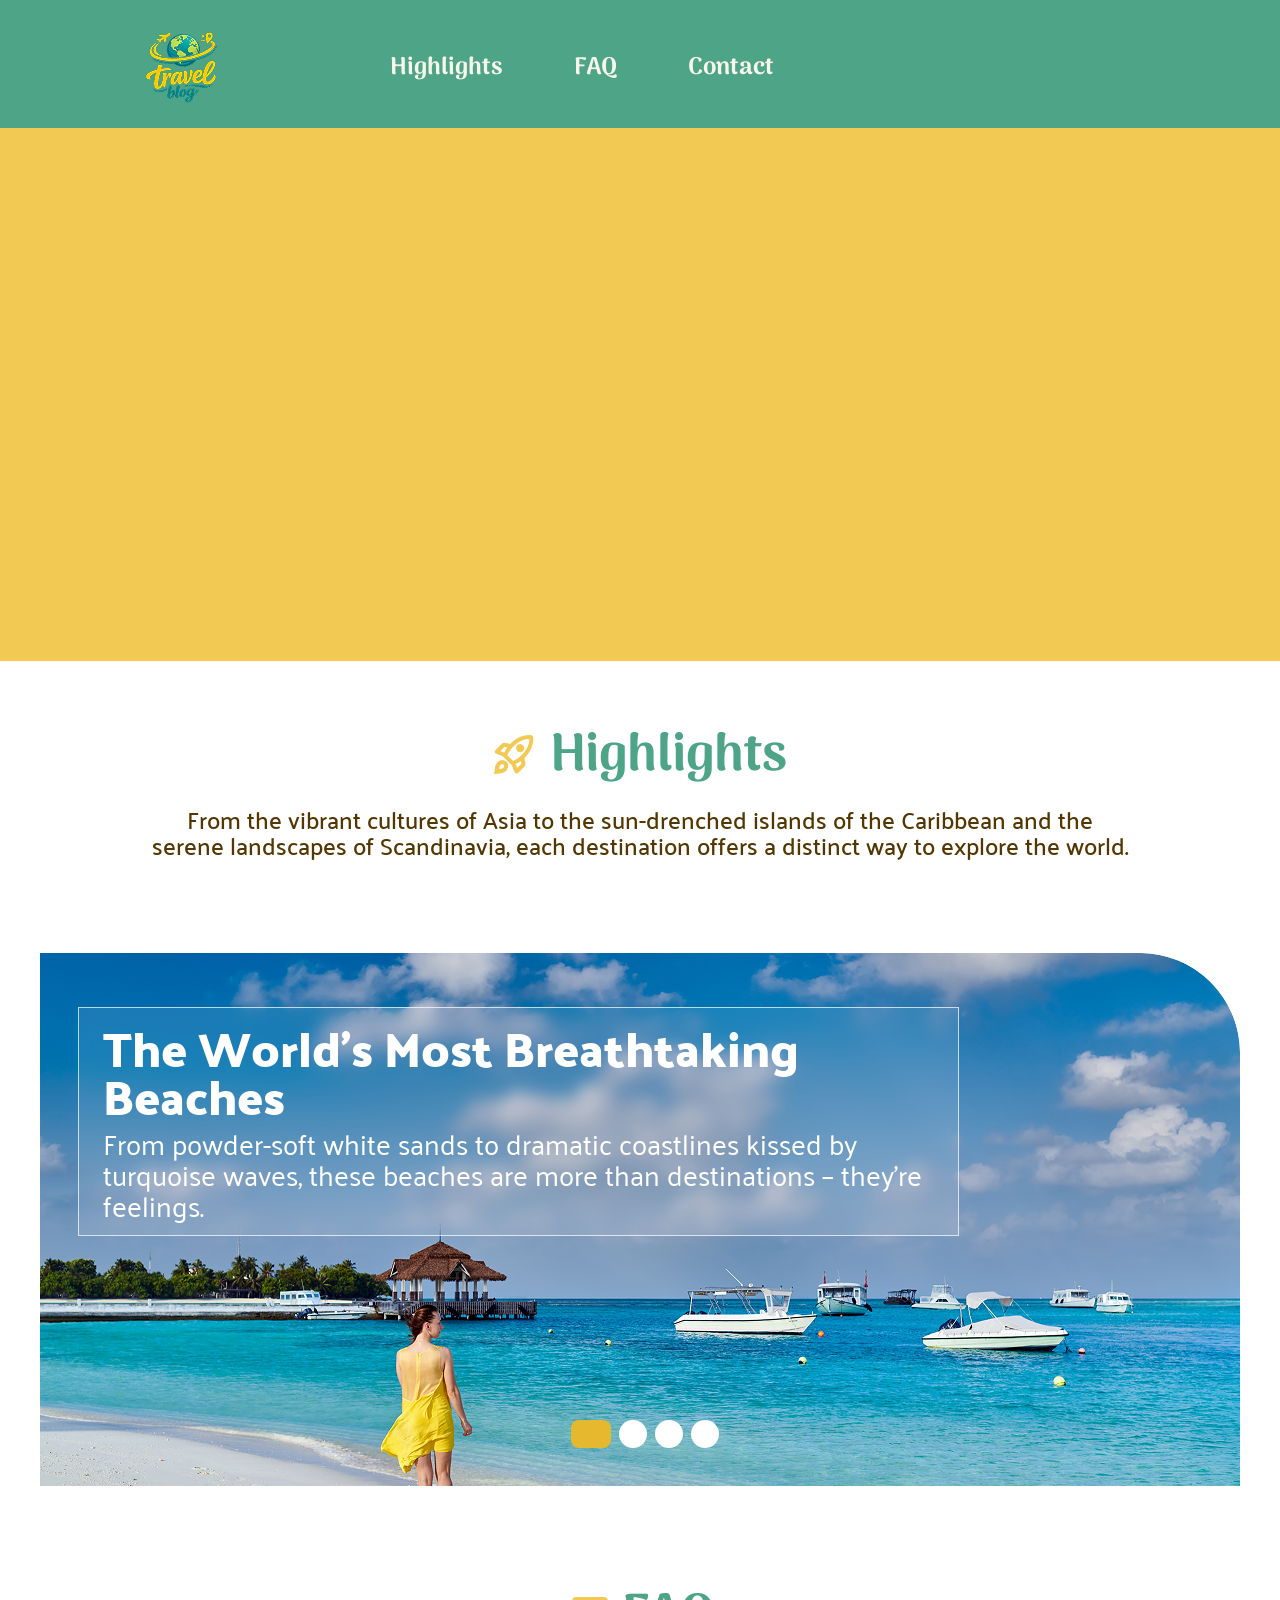
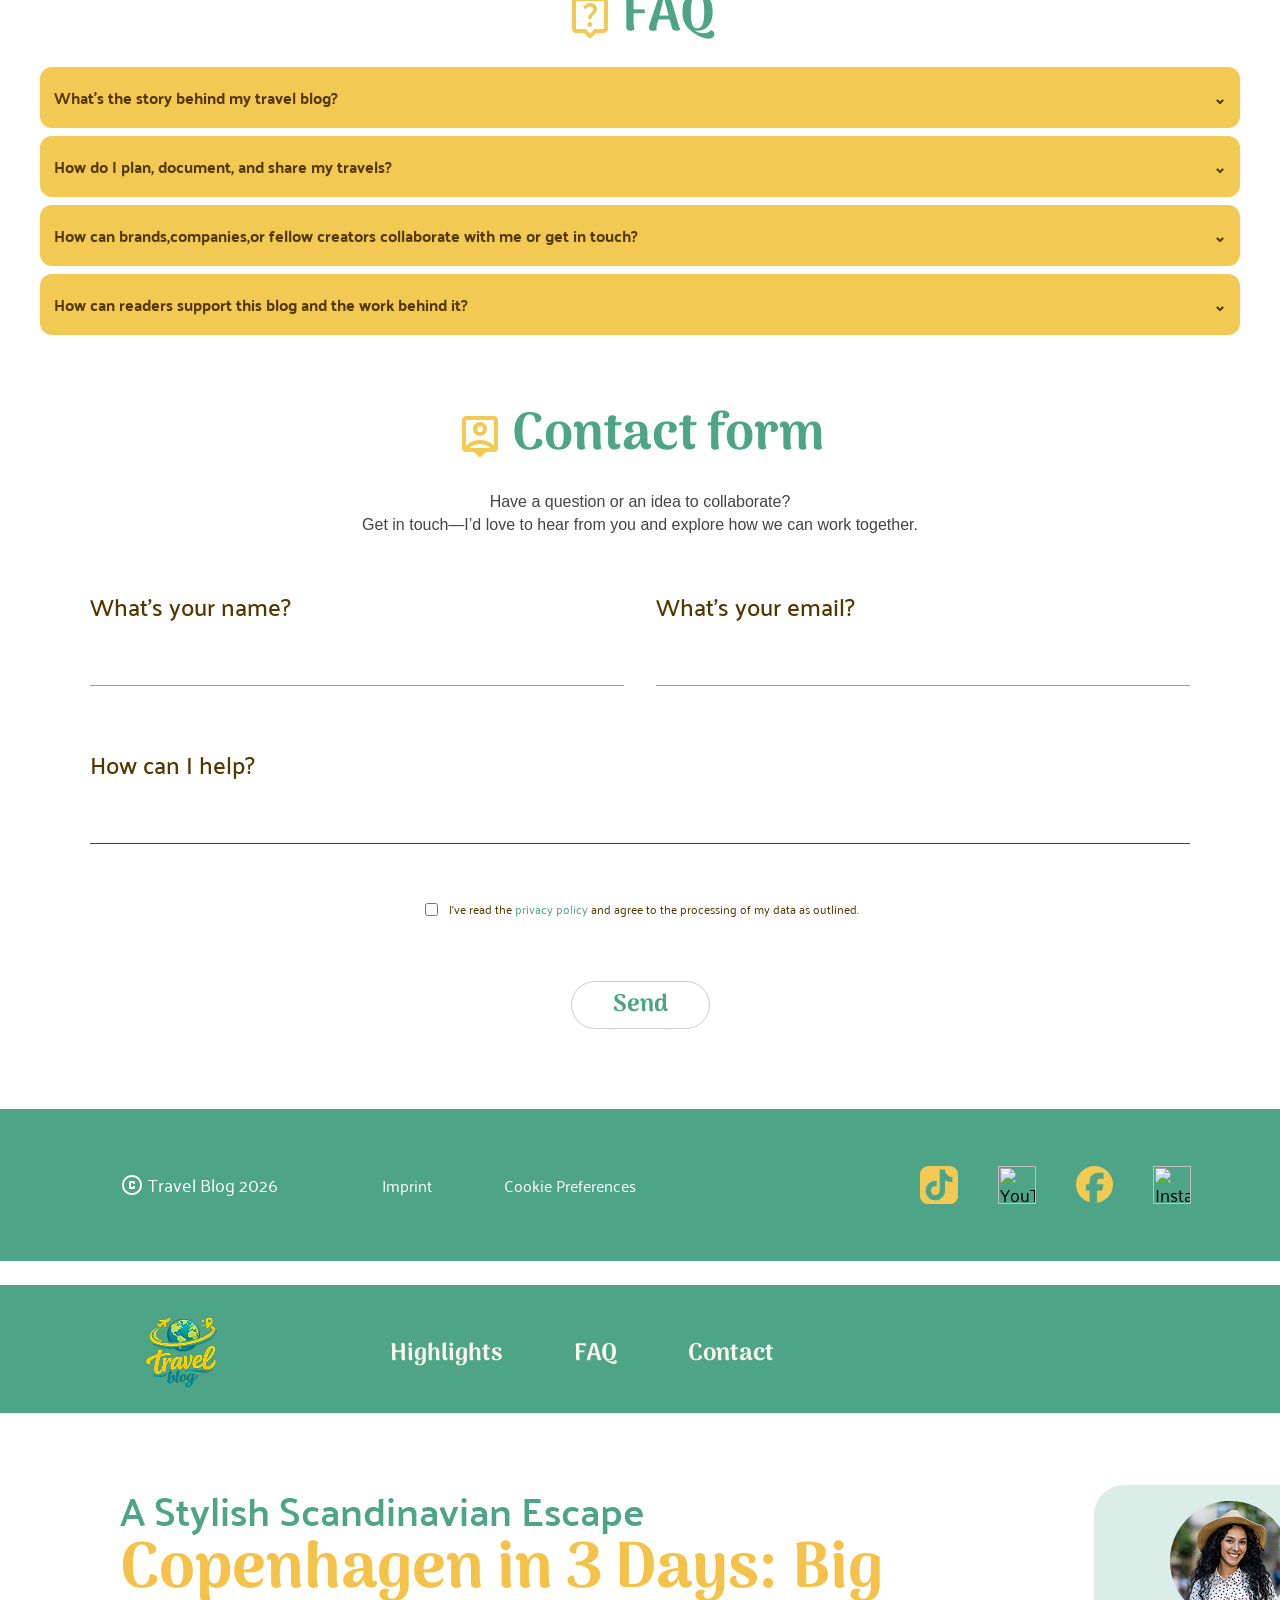
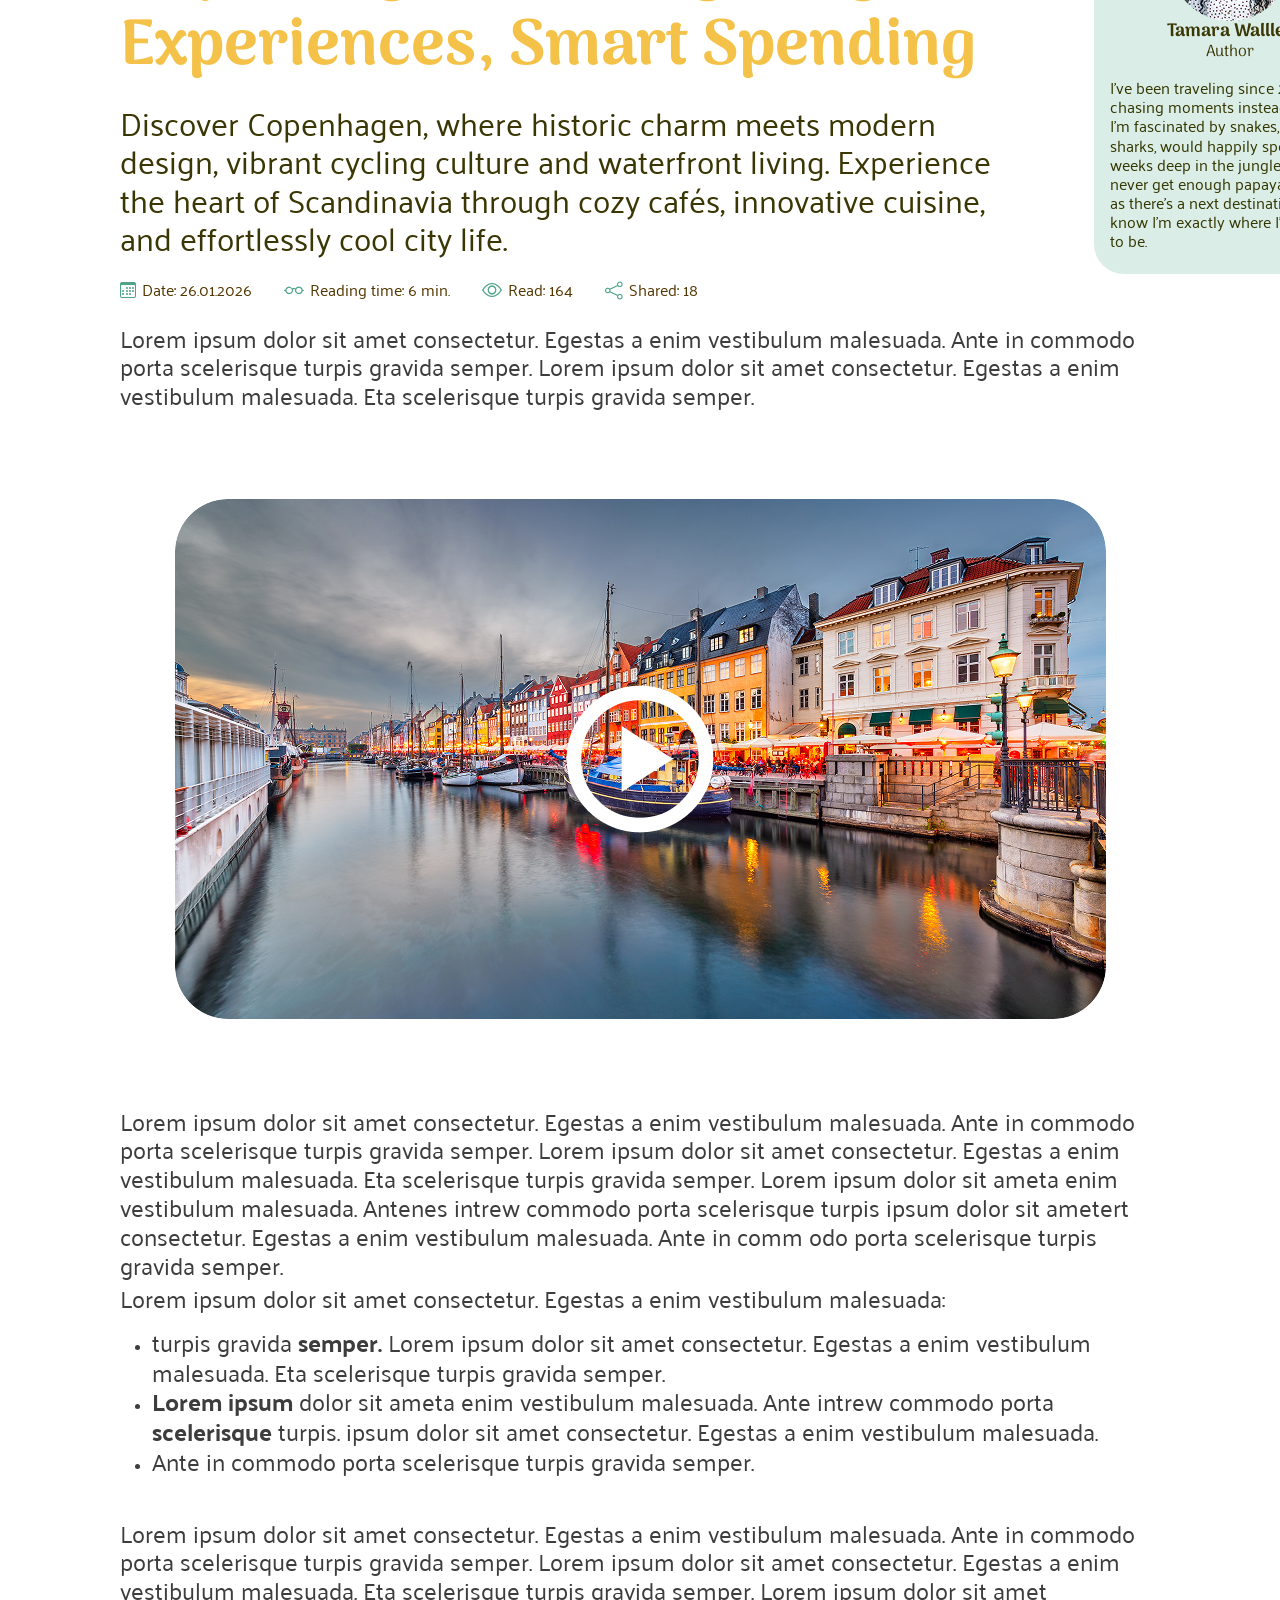
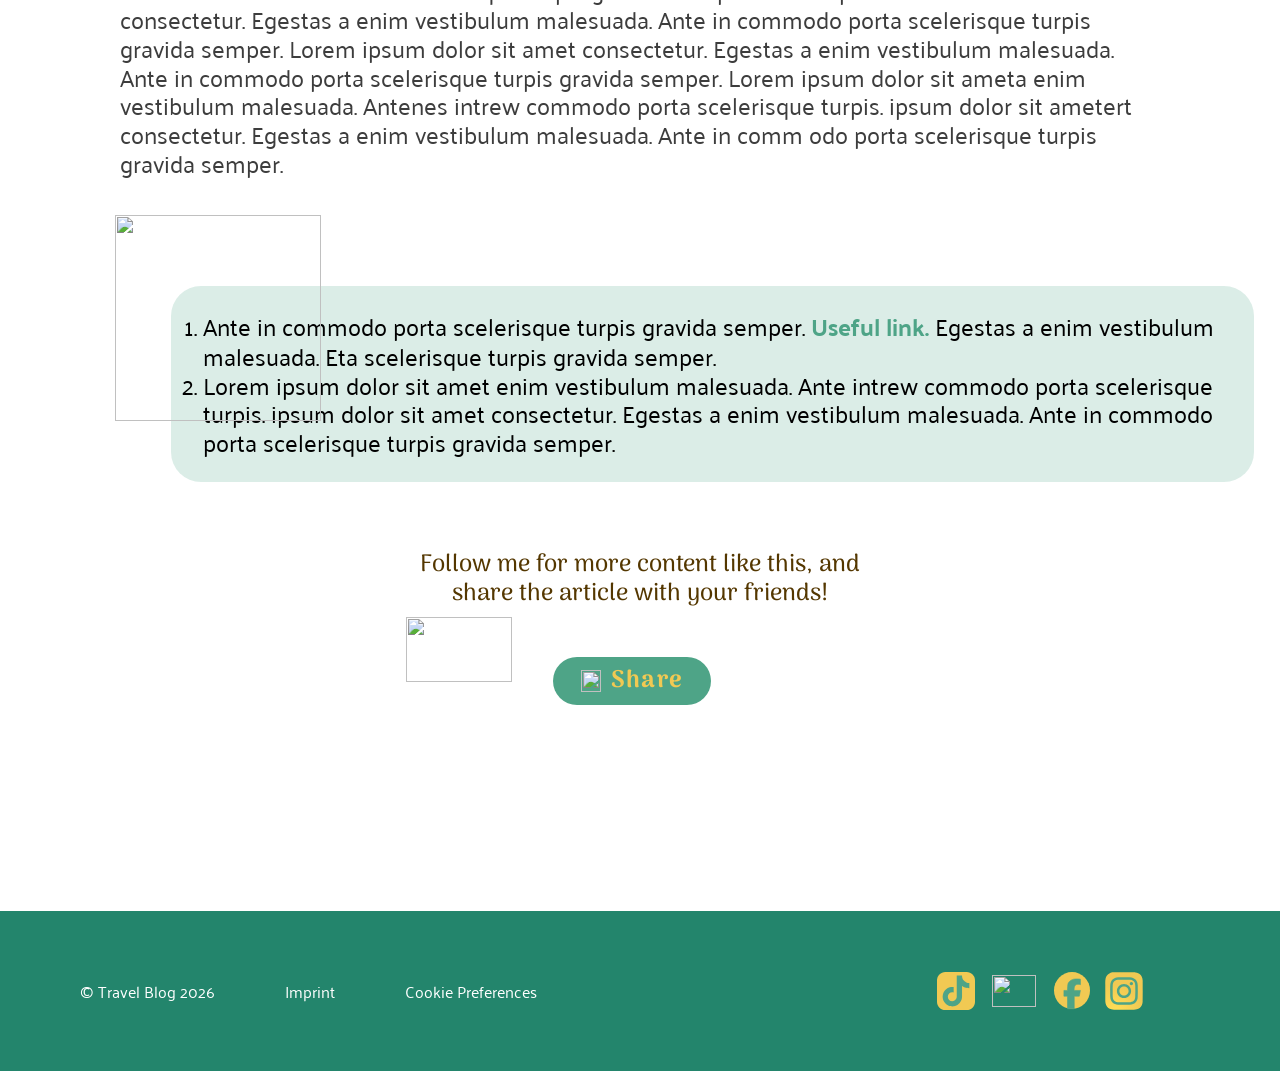
==== index.html @ 9d490592 "Update share section" ====
<html lang="de">
<head>
  <meta charset="UTF-8">
  <meta name="viewport" content="width=device-width, initial-scale=1.0">
  <title>Travel Blog</title>
  <link href="https://fonts.googleapis.com/css2?family=Palanquin:wght@400;500&family=Palanquin+Dark:wght@600&display=swap" rel="stylesheet">
  <link rel="stylesheet" href="style.css">
  <link href="https://fonts.googleapis.com/css2?family=Arima:wght@700&display=swap" rel="stylesheet">
  <link rel="stylesheet" href="https://cdn.jsdelivr.net/npm/bootstrap-icons@1.11.3/font/bootstrap-icons.min.css">
</head>
<body>

  <header class="header">
    <img class="logo" src="img/logo .png" alt="Travel Blog Logo">

    <nav class="navigation">
      <a href="#highlights">Highlights</a>
      <a href="#faq">FAQ</a>
      <a href="#contact">Contact</a>
    </nav>
  </header>
  <section class="hero">
  </section>
  <section class="highlights" id="highlights">
    <div class="highlights-intro">
 <h2 class="highlights-title">
  <img
    class="highlight-icon"
    src="img/rocket_launch.png"
    alt=""
  >

 <span>Highlights</span>
</h2>
<p class="highlights-description">
    From the vibrant cultures of Asia to the sun-drenched islands of the Caribbean
    and the serene landscapes of Scandinavia, each destination offers a distinct
    way to explore the world.
</p>
    </div>
<div class="carousel">
 <input type="radio" name="carousel" id="slide-1" checked>
<input type="radio" name="carousel" id="slide-2">
<input type="radio" name="carousel" id="slide-3">
<input type="radio" name="carousel" id="slide-4">

<div class="carousel-slides">

  <div class="carousel-slide">
    <img
      class="carousel-image"
      src="img/beach.png"
      alt="Tropischer Strand"
    >

    <div class="carousel-content">
      <h3>The World’s Most Breathtaking Beaches</h3>
      <p>
        From powder-soft white sands to dramatic coastlines kissed by
        turquoise waves, these beaches are more than destinations –
        they’re feelings.
      </p>
    </div>
  </div>

  <div class="carousel-slide">
    <img
      class="carousel-image"
      src="img/copenhagen.png"
      alt="Copenhagen"
    >

    <div class="carousel-content">
      <h3>Copenhagen in 3 Days: Big Experiences, Smart Spending</h3>
      <p>
        Discover Copenhagen, where historic charm meets modern design,
        vibrant cycling culture and waterfront living.
      </p>
    </div>
  </div>

  <div class="carousel-slide">
    <img
      class="carousel-image"
      src="img/pattaya.png"
      alt="Pattaya"
    >

    <div class="carousel-content">
    <h3>Pattaya Pulse:<br>Food, Sun and Neon Nights</h3>
      <p>
        From bustling promenades to nearby islands, the city offers an
        energetic and diverse escape. Discover Pattaya City, with vibrant
        nightlife and rich cultural landmarks.
      </p>
    </div>
  </div>

  <div class="carousel-slide">
    <img
      class="carousel-image"
      src="img/fuji.png"
      alt="Mountain Fuji"
    >

    <div class="carousel-content">
      <h3>Mountain Fuji</h3>
      <p>
        The most iconic mountain and an active volcano located about 100
        kilometers southwest of Tokyo. Written with the characters for
        “wealth” and “samurai,” Fuji’s name evokes a sense of strength,
        honor, and enduring prestige.
      </p>
    </div>
  </div>
</div>

</div>
</div>
</section>
<div class="faq-section" id="faq">
<h2><img src="img/faq-icon.svg" alt=""> FAQ</h2>

  <details>
    <summary>What's the story behind my travel blog?</summary>
    <p>This blog shares my travel experiences, favorite places, and helpful tips.</p>
  </details>

  <details>
    <summary>How do I plan, document, and share my travels?</summary>
    <p>I plan each trip, capture the highlights, and share useful information here.</p>
  </details>

  <details>
    <summary>How can brands,companies,or fellow creators collaborate with me or get in touch?</summary>
    <p>You can contact me through the contact form below.</p>
  </details>

  <details>
    <summary>How can readers support this blog and the work behind it?</summary>
    <p>Share the blog with friends and follow along for new travel stories.</p>
  </details>
</div>
<section class="contact-section" id="contact">
  <div class="contact-intro">
    <h2>
      <img src="img/contact-icon.svg" alt="">
      Contact form
    </h2>
    <p>
      Have a question or an idea to collaborate?<br>
      Get in touch—I’d love to hear from you and explore how we can work together.
    </p>
  </div>

  <form>
    <div class="input-fields">
      <div class="contact-fields">
        <label>
          What’s your name?
          <input type="text" name="name">
        </label>

        <label>
          What’s your email?
          <input type="email" name="email">
        </label>
      </div>

      <label class="message-field">
        How can I help?
        <textarea name="message"></textarea>
      </label>
    </div>

    <div class="contact-actions">
     <label class="consent">
  <input type="checkbox">
  <span>
    I’ve read the <span class="privacy-policy">privacy policy</span>
    and agree to the processing of my data as outlined.
  </span>
</label>

      <button type="submit">Send</button>
    </div>
  </form>
</section>
<footer class="site-footer">
  <div class="footer-inner">
    <div class="footer-copyright">
      <img src="img/copyright.svg" alt="" class="copyright-icon">
      <span>Travel Blog 2026</span>
    </div>

    <nav class="footer-links" aria-label="Rechtliche Links">
      <a href="#">Imprint</a>
      <a href="#">Cookie Preferences</a>
    </nav>

    <div class="footer-socials" aria-label="Social Media">
     <a href="https://www.tiktok.com/tag/cappadocia" aria-label="TikTok"></a>
        <img src="img/tiktok.svg" alt="TikTok" style="cursor: pointer;" onclick="window.open('https://www.tiktok.com/tag/cappadocia', '_blank')">
      </a>
     <a href="https://www.youtube.com/results?search_query=cappadocia+travel" aria-label="YouTube"></a>
        <img src="img/youtube.svg" alt="YouTube" style="cursor: pointer;" onclick="window.open('https://www.youtube.com/results?search_query=cappadocia+travel', '_blank')">
      </a>
      <a href="https://www.facebook.com/hashtag/cappadocia" aria-label="Facebook"></a>
        <img src="img/facebook.svg" alt="Facebook" style="cursor: pointer;" onclick="window.open('https://www.facebook.com/hashtag/cappadocia', '_blank')">
      </a>
       <a href="https://www.instagram.com/explore/tags/cappadocia/" aria-label="Instagram"></a>
        <img src="img/instagram.svg" alt="Instagram" style="cursor: pointer;" onclick="window.open('https://www.instagram.com/explore/tags/cappadocia/', '_blank')">
      </a>
    </div>
  </div>
</footer>
<section class="second-page">
  <header class="header">
  <img class="logo" src="img/logo .png" alt="Travel Blog Logo">

  <nav class="navigation">
    <a href="#highlights">Highlights</a>
    <a href="#faq">FAQ</a>
    <a href="#contact">Contact</a>
  </nav>
</header>
<main class="article-content">
  <section class="article-top">
  <div class="article-intro">
    <p class="article-subtitle">A Stylish Scandinavian Escape</p>

    <h1 class="article-title">
  Copenhagen in 3 Days: Big Experiences, Smart Spending
   </h1>
  <p class="article-description">
  Discover Copenhagen, where historic charm meets modern design, vibrant
  cycling culture and waterfront living. Experience the heart of Scandinavia
  through cozy cafés, innovative cuisine, and effortlessly cool city life.
</p>
<div class="article-meta">
  <span><i class="bi bi-calendar3"></i> Date: 26.01.2026</span>
  <span><i class="bi bi-eyeglasses"></i> Reading time: 6 min.</span>
  <span><i class="bi bi-eye"></i> Read: 164</span>
  <span><i class="bi bi-share"></i> Shared: 18</span>
</div>
  </div>
  <aside class="author-card">
    <img class="author-image" src="img/author.png" alt="Tamara Walller">
    <h3>Tamara Walller</h3>
    <p class="author-role">Author</p>
    <p class="author-description">
  I’ve been traveling since 2017, chasing moments instead of plans.
  I’m fascinated by snakes, love sharks, would happily spend weeks deep
  in the jungle, and can never get enough papaya. As long as there’s a
  next destination, I know I’m exactly where I’m meant to be.
</p>

  </aside>
</section>
<p class="video-intro">
  Lorem ipsum dolor sit amet consectetur. Egestas a enim vestibulum malesuada.
  Ante in commodo porta scelerisque turpis gravida semper. Lorem ipsum dolor sit
  amet consectetur. Egestas a enim vestibulum malesuada. Eta scelerisque turpis
  gravida semper.
</p>

<a
  class="video-preview"
  href="https://www.youtube.com/watch?v=yHZlNfWuA7g"
  target="_blank"
  rel="noopener"
  aria-label="Kopenhagen-Video auf YouTube ansehen"
>
  <img src="img/Scandinavia.png" alt="Nyhavn in Kopenhagen">
</a>
<section class="article-body-text">
  <p class="article-text-first">
  Lorem ipsum dolor sit amet consectetur. Egestas a enim vestibulum malesuada.
  Ante in commodo porta scelerisque turpis gravida semper. Lorem ipsum dolor sit
  amet consectetur. Egestas a enim vestibulum malesuada. Eta scelerisque turpis
  gravida semper. Lorem ipsum dolor sit ameta enim vestibulum malesuada. Antenes
  intrew commodo porta scelerisque turpis ipsum dolor sit ametert consectetur.
  Egestas a enim vestibulum malesuada. Ante in comm odo porta scelerisque turpis
  gravida semper.
</p>

 <div class="article-list-block">
  <p>
    Lorem ipsum dolor sit amet consectetur. Egestas a enim vestibulum malesuada:
  </p>

  <ul>
  <li>
    turpis gravida <strong>semper.</strong>
    Lorem ipsum dolor sit amet consectetur. Egestas a enim vestibulum
    malesuada. Eta scelerisque turpis gravida semper.
  </li>

  <li>
    <strong>Lorem ipsum</strong> dolor sit ameta enim vestibulum malesuada.
    Ante intrew commodo porta <strong>scelerisque</strong> turpis. ipsum dolor
    sit amet consectetur. Egestas a enim vestibulum malesuada.
  </li>

  <li>
    Ante in commodo porta scelerisque turpis gravida semper.
  </li>
</ul>
</div>
<p class="article-text-third">
  Lorem ipsum dolor sit amet consectetur. Egestas a enim vestibulum malesuada. Ante in commodo porta scelerisque turpis gravida semper.  Lorem ipsum dolor sit amet consectetur. Egestas a enim vestibulum malesuada. Eta scelerisque turpis gravida semper. Lorem ipsum dolor sit amet consectetur. 
Egestas a enim vestibulum malesuada. Ante in commodo porta scelerisque turpis gravida semper.  Lorem ipsum dolor sit amet consectetur. Egestas a enim vestibulum malesuada. Ante in commodo porta scelerisque turpis gravida semper. Lorem ipsum dolor sit ameta enim vestibulum malesuada. Antenes intrew commodo porta scelerisque turpis. ipsum dolor sit ametert consectetur. Egestas a enim vestibulum malesuada. Ante in comm odo porta scelerisque turpis gravida semper. 
</p>
</section>
<div class="pro-tips-group" aria-label="Pro-Tipps">
<img class="pro-tips-badge" src="img/pro-tips-label.png" alt="">
  <section class="pro-tips-frame">
    <ol class="pro-tips-text">
      <li>
        Ante in commodo porta scelerisque turpis gravida semper.
        <strong>Useful link.</strong>
        Egestas a enim vestibulum malesuada. Eta scelerisque turpis gravida semper.
      </li>
      <li>
        Lorem ipsum dolor sit amet enim vestibulum malesuada.
        Ante intrew commodo porta scelerisque turpis. ipsum dolor sit amet consectetur.
        Egestas a enim vestibulum malesuada. Ante in commodo porta scelerisque turpis gravida semper.
      </li>
    </ol>
  </section>
</div>
<section class="share-section">
  <p class="follow-me-text">
    Follow me for more content like this, and<br>
    share the article with your friends!
  </p>

  <div class="share-actions">
    <img class="share-arrow" src="img/share-arrow.svg" alt="">

 <a class="share-button" href="#">
  <img class="share-icon" src="img/share-icon/share-icon.svg" alt="" aria-hidden="true">
  <span>Share</span>
</a>
  </div>
</section>
<footer class="article-footer">
  <div class="footer-left">
    <span>© Travel Blog 2026</span>
    <a href="#">Imprint</a>
    <a href="#">Cookie Preferences</a>
  </div>

  <div class="footer-socials">
    <a href="#" aria-label="TikTok">
      <img src="img/tiktok.svg" alt="">
    </a>

    <a href="#" aria-label="YouTube">
      <img src="img/youtube.svg" alt="">
    </a>

    <a href="#" aria-label="Facebook">
      <img src="img/facebook.svg" alt="">
    </a>

    <a href="#" aria-label="Instagram">
      <img src="img/Instagram.svg" alt="">
    </a>
  </div>
</footer>
</main>
</section>
</body>
</html>
---- style.css ----
@import url('https://fonts.googleapis.com/css2?family=Palanquin:wght@400;600&family=Palanquin+Dark:wght@600&display=swap');
@import url('https://fonts.googleapis.com/css2?family=Arima:wght@700&display=swap');
  *{
  box-sizing: border-box;
}

body {
  margin: 0;
  font-family: Arial, sans-serif;
}

.header {
  width: 100%;
  height: 128px;
  padding: 0 120px;

  display: flex;
  align-items: center;
  gap: 70px;

  background-color: #4EA487;
}

.logo {
  width: 72px;
  height: 72px;
  object-fit: contain;
}

.navigation {
  display: flex;
  align-items: center;
  gap: 48px;
}

.navigation a {
  color: white;
  text-decoration: none;
  font-family: Georgia, serif;
  font-size: 18px;
  font-weight: 600;
}
.navigation a:nth-child(2) {
  color: #F8F5E8;
  font-family: "Arima", serif;
  font-size: 24px;
  font-weight: 700;
  line-height: 0.8;
  letter-spacing: 0;
}
.navigation a:nth-child(3) {
  color: #F8F5E8;
  font-family: "Arima", serif;
  font-size: 24px;
  font-weight: 700;
  line-height: 0.8;
  letter-spacing: 0;
}
.navigation a:first-child {
  color: #F8F5E8;
  font-family: "Arima", serif;
  font-size: 24px;
  font-weight: 700;
  line-height: 0.8;
  letter-spacing: 0;
}
.header .navigation a:hover,
.header .navigation a:focus,
.header .navigation a:active {
  color: #f1ca3a;
  text-decoration: none;
}
.hero {
  width: 100%;
  height: 533px;
  background-color: #F1C953;
}
.highlights {
  display: flex;
  flex-direction: column;
  align-items: center;
  gap: 88px;
  padding: 65px 20px 45px;
  text-align: center;
  background-color: white;
}
.highlights-intro {
  display: flex;
  flex-direction: column;
  align-items: center;
  gap: 24px;
  width: 979px;
  max-width: 100%;
}

.highlights-title {
  display: flex;
  align-items: center;
  justify-content: center;
  gap: 8px;
  margin: 0 ;
}
.highlights-title span {
  width: 244px;
  height: 56px;
  font-family: "Arima", sans-serif;
  font-size: 52px;
  font-weight: 700;
  line-height: 120%;
  color: #4ea487;
}

.highlight-icon {
  width: 48px;
  height: 48px;
  object-fit: contain;
}

.highlights-text {
  width: 300px;
  height: auto;
  object-fit: contain;
}
.highlights-description {
    width: 979px;
    height: 59px;
    max-width:100%;
    margin: 0 auto;
    font-family: "Palanquin", sans-serif;
    font-size: 24px;
    font-weight: 500;
    line-height: 110%;
    letter-spacing: 0;
    text-align: center;
    color: #543700;
}
.carousel {
    position: relative;
    width: 1200px;
    max-width: calc(100% - 40px);
    aspect-ratio: 1200/533;
    height: auto;
    margin:auto 0;
    overflow: hidden;
    border-radius: 0 100px 0 0;
}

.carousel-image {
    display: block;
    width: 100%;
    height: 100%;
    object-fit: cover;
}

.carousel-content {
  position: absolute;
  top: 54px;
  left: 38px;
  width: 868px;
  height: 229;
  border: 1px solid rgba(255, 255, 255, 0.7);
  padding: 16px 24px;
  box-sizing: border-box;

  display: flex;
  flex-direction: column;
  gap: 8px;

  text-align: left;
  color: #ffffff;
  background-color: rgba(255, 255, 255, 0.1);
}
.carousel-slide:first-child .carousel-content {
  width: 881px;
  max-width: calc(100% - 88px);
}
.carousel-slide:first-child .carousel-content {
  left: 38px;
}
.carousel-slide:first-child .carousel-content p {
  font-family: "Palanquin", sans-serif ;
  font-weight:400;
  width: 820px;
  font-size: 28px;
  line-height: 1.1;
}
.carousel-slide:first-child .carousel-content h3 {
  width: 833px;
}
.carousel-content h3 {
  width: 820px;
  margin: 0;
  font-family: "Palanquin Dark", sans-serif;
  font-size: 48px;
  font-weight: 600;
  line-height: 1;
  letter-spacing: 0;
  color: #ffffff;
}

.carousel-content p {
  margin: 0;
  font-family: "Palanquin", sans-serif;
  font-size: 28px;
  font-weight: 400;
  line-height: 1.1;
}

.carousel-content {
  background-color: rgba(255, 255, 255, 0.1);
  backdrop-filter: blur(8px);
}

.carousel-dots {
    position: absolute;
    left: 50%;
    bottom: 28px;
    display: flex;
    gap: 18px;
    transform: translateX(-50%);
}

.dot {
    width: 18px;
    height: 18px;
    border-radius: 50%;
    background-color: white;
    opacity: 0.7;
}

.dot.active {
    opacity: 1;
}
.carousel .carousel-dots {
    position: absolute !important;
    top: auto !important;
    right: auto !important;
    bottom: 28px !important;
    left: 50% !important;
    display: flex !important;
    gap: 18px;
    transform: translateX(-50%) !important;
    z-index: 5;
}
.carousel-slide {
  display: none;
  width: 100%;
  height: 100%;
}

.carousel-slide.active {
  display: block;
}
.carousel > input[type="radio"] {
  position: absolute;
  opacity: 0;
  pointer-events: auto;
}
#slide-1:checked ~ .carousel-slides .carousel-slide:nth-child(1),
#slide-2:checked ~ .carousel-slides .carousel-slide:nth-child(2),
#slide-3:checked ~ .carousel-slides .carousel-slide:nth-child(3),
#slide-4:checked ~ .carousel-slides .carousel-slide:nth-child(4) {
  display: block !important;
}
.carousel-dots {
  z-index: 9999 !important;
  pointer-events: auto !important;
}

.carousel-dots .dot {
  pointer-events: auto !important;
  cursor: pointer;
}
.carousel.carousel-dots {
  display: none !important;
}

.carousel > input[type="radio"] {
  position: absolute;
  bottom: 38px;
  width: 28px;
  height: 28px;
  opacity: 1;
  pointer-events: auto;
  z-index: 9999;
  cursor: pointer;
  appearance: none;
  border: none;
  border-radius: 50%;
  background-color: white;
}

/* Punkte zentrieren – abhängig davon, welcher Punkt aktiv ist */
.carousel:has(#slide-1:checked) #slide-1 { left: calc(50% - 74px); }
.carousel:has(#slide-1:checked) #slide-2 { left: calc(50% - 26px); }
.carousel:has(#slide-1:checked) #slide-3 { left: calc(50% + 10px); }
.carousel:has(#slide-1:checked) #slide-4 { left: calc(50% + 46px); }

.carousel:has(#slide-2:checked) #slide-1 { left: calc(50% - 74px); }
.carousel:has(#slide-2:checked) #slide-2 { left: calc(50% - 38px); }
.carousel:has(#slide-2:checked) #slide-3 { left: calc(50% + 10px); }
.carousel:has(#slide-2:checked) #slide-4 { left: calc(50% + 46px); }

.carousel:has(#slide-3:checked) #slide-1 { left: calc(50% - 74px); }
.carousel:has(#slide-3:checked) #slide-2 { left: calc(50% - 38px); }
.carousel:has(#slide-3:checked) #slide-3 { left: calc(50% - 2px); }
.carousel:has(#slide-3:checked) #slide-4 { left: calc(50% + 46px); }

.carousel:has(#slide-4:checked) #slide-1 { left: calc(50% - 74px); }
.carousel:has(#slide-4:checked) #slide-2 { left: calc(50% - 38px); }
.carousel:has(#slide-4:checked) #slide-3 { left: calc(50% - 2px); }
.carousel:has(#slide-4:checked) #slide-4 { left: calc(50% + 34px); }

.carousel .carousel-slides .carousel-slide {
  display: none !important;
}

#slide-1:checked ~ .carousel-slides > .carousel-slide:nth-child(1),
#slide-2:checked ~ .carousel-slides > .carousel-slide:nth-child(2),
#slide-3:checked ~ .carousel-slides > .carousel-slide:nth-child(3),
#slide-4:checked ~ .carousel-slides > .carousel-slide:nth-child(4) {
  display: block !important;
}
.carousel > input[type="radio"]:checked {
  width: 40px;
  height: 28px;
  border-radius: 8px;
  background-color: #e5b82e;
  box-shadow: none;
}
.carousel-slide:nth-child(2) .carousel-content h3 {
  width: 820px;
  font-family: "Palanquin Dark", sans-serif;
  font-size: 48px;
  font-weight: 600;
  line-height: 1;
  letter-spacing: 0;
  color: #ffffff;
}
#slide-2:checked ~ .carousel-slides .carousel-slide:nth-child(2) .carousel-content p {
  width: 820px;
  font-size: 28px;
  line-height: 1.1;
}
#slide-2:checked ~ .carousel-slides .carousel-slide:nth-child(2) .carousel-content p {
  margin: 0;
  width: 820px;
  font-family: "Palanquin", sans-serif;
  font-size: 28px;
  font-weight: 400;
  line-height: 1.1;
  letter-spacing: 0;
}
#slide-2:checked ~ .carousel-slides .carousel-slide:nth-child(2) .carousel-content {
  top: 54px;
  left: 44px;
  width: 868px;
  height: 198px;
  box-sizing: border-box;
}
#slide-3:checked ~ .carousel-slides .carousel-slide:nth-child(3) .carousel-content h3 {
  width: 820px;
  font-family: "Palanquin Dark", sans-serif;
  font-size: 48px;
  font-weight: 600;
  line-height: 1;
  letter-spacing: 0;
  color: #ffffff;
}
#slide-3:checked ~ .carousel-slides .carousel-slide:nth-child(3) .carousel-content p {
  width: 820px;
  font-family: "Palanquin", sans-serif;
  font-size: 28px;
  font-weight: 400;
  line-height: 1.1;
  letter-spacing: 0;
}
#slide-4:checked ~ .carousel-slides .carousel-slide:nth-child(4) .carousel-content h3 {
  width: 820px;
  font-family: "Palanquin Dark", sans-serif;
  font-size: 48px;
  font-weight: 600;
  line-height: 1.2;
  letter-spacing: 0;
}
#slide-4:checked ~ .carousel-slides .carousel-slide:nth-child(4) .carousel-content p {
  width: 820px;
  font-family: "Palanquin", sans-serif;
  font-size: 28px;
  font-weight: 400;
  line-height: 1.1;
  letter-spacing: 0;
}
.carousel-dots .dot {
  width: 28px;
  height: 28px;
  opacity: 1;
  flex-shrink: 0;
}

.carousel-dots .dot.active {
  width: 40px;
  height: 28px;
  border-radius: 14px;
}
.faq-section {
  width: 90%;
  max-width: 1200px;
  margin: 60px auto 70px;
}

.faq-section h2 {
  margin: 0 0 24px;
  color: #4EA487;
  font-family: "Arima", cursive;
  font-size: 52px;
  font-weight: 700;
  line-height: 1;
  text-align: center;
}
.faq-section h2 img {
  width: 36px;
  height: 41.2px;
}

.faq-section details {
  margin: 8px 0;
  overflow: hidden;
  background-color: #F1C953;
  border-radius: 12px;
}

.faq-section summary {
  display: flex;
  justify-content: space-between;
  align-items: center;
  padding: 16px 14px;
  cursor: pointer;
  list-style: none;

  font-family: "Palanquin", sans-serif;
  font-size: 24px;
  font-weight: 700;
  line-height: 1.2;
  letter-spacing: 0;
  color: #543700;
}

.faq-section summary::-webkit-details-marker {
  display: none;
}

.faq-section summary::after {
  content: "⌄";
}

.faq-section details[open] summary::after {
  content: "⌃";
}

.faq-section details p {
  margin: 0;
  padding: 12px 14px;
  background-color: white;
}
.faq-section {
  width: 100%;
  max-width: 1200px;
  margin: 60px auto 70px;
}

.faq-section details {
  margin: 0 0 8px;
  background-color: #F1C953;
  border-radius: 12px;
}

.faq-section summary {
  padding: 16px 14px;
}
.faq-section h2 {
  display: flex;
  align-items: center;
  justify-content: center;
  gap: 8px;
}

.faq-section h2 img {
  width: 48px;
  height: 48px;
  object-fit: contain;
}
.faq-section details {
  min-height: 61px;
  box-sizing: border-box;
  margin-bottom: 8px;
}

.faq-section summary {
  min-height: 61px;
  box-sizing: border-box;
  padding: 16px 14px;
  font-size: 16px;
  line-height: 1.2;
}
.contact-section {
  width: calc(100% - 48px);
  max-width: 1100px;
  margin: 70px auto 80px;
  text-align: center;
  color: #444;
  display: flex;
  flex-direction: column;
  gap: 56px;
}

.contact-section h2 {
  margin: 0 0 12px;
  color: #4EA487;
  font-family: "Arima", cursive;
  font-size: 52px;
  font-weight: 700;
  line-height: 1.2;
  letter-spacing: 0;
}
.contact-section h2 img {
  width: 48px;
  height: 48px;
}

.contact-section > p {
  width: 100%;
  max-width: 970px;
  margin: 0 auto 12px;
  font-family: "Palanquin", sans-serif;
  font-size: 24px;
  font-weight: 500;
  line-height: 1.1;
  letter-spacing: 0;
  color: #543700;
  text-align: center;
}

.contact-section form {
  max-width: 100%px;
  margin: 0 auto;
  display: flex;
  flex-direction: column;
  gap: 24px;
}

.contact-fields {
  display: grid;
  grid-template-columns: 1fr 1fr;
  gap: 32px;
}

.contact-section form > label,
.contact-fields label {
  text-align: left;
  font-size: 14px;
}

.contact-section input[type="text"],
.contact-section input[type="email"],
.contact-section textarea {
  display: block;
  width: 100%;
  box-sizing: border-box;
  margin-top: 8px;
  padding: 8px 0;
  border: 0;
  border-bottom: 1px solid #999;
  background: transparent;
  font: inherit;
}

.contact-section textarea {
  min-height: 60px;
  resize: none;
}

.contact-section .consent {
  display: flex;
  justify-content: center;
  align-items: center;
  gap: 8px;
  font-family: "Palanquin", sans-serif;
  font-size: 15px;
  font-weight: 400;
  line-height: 1.2;
  letter-spacing: 0;
  color: #543700;
  text-align: center;
}
.contact-section .privacy-policy {
  color: #4EA487;
}

.contact-section button {
  align-self: center;
  width: 139px;
  height: 48px;
  box-sizing: border-box;
  padding: 10px 24px;
  border: 1px solid rgba(48, 48, 48, 0.5);
  border-radius: 40px;
  background: white;
  font-family: "Arima", cursive;
  font-size: 24px;
  font-weight: 700;
  line-height: 1.2;
  letter-spacing: 0;
  color: #543700;
  cursor: pointer;
}
.contact-section button:hover{
  background-color:#F1C953;
}

@media (max-width: 600px) {
  .contact-fields {
    grid-template-columns: 1fr;
    gap: 20px;
  }
}
.contact-section h2 {
  display: flex;
  align-items: center;
  justify-content: center;
  gap: 8px;
}

.contact-section h2 img {
  width: 48px;
  height: 48px;
  object-fit: contain;
}
.contact-section {
  width: calc(100% - 48px);
  max-width: 1100px;
  margin: 70px auto 80px;
  color: #444;
}

.contact-intro {
  display: flex;
  flex-direction: column;
  align-items: center;
  gap: 24px;
  text-align: center;
}

.contact-section h2 {
  display: flex;
  align-items: center;
  justify-content: center;
  gap: 8px;
  margin: 0;
  color: #4EA487;
  font-family: "Arima", serif;
  font-size: 52px;
  font-weight: 700;
  line-height: 1.2;
}

.contact-section h2 img {
  width: 48px;
  height: 48px;
  object-fit: contain;
}

.contact-intro p {
  margin: 0;
  line-height: 1.4;
}

.contact-section form {
  width: 100%;
  margin: 0;
  display: flex;
  flex-direction: column;
  gap: 56px;
}

.input-fields {
  display: flex;
  flex-direction: column;
  gap: 64px;
}

.contact-fields {
  display: grid;
  grid-template-columns: 1fr 1fr;
  gap: 32px;
  height: 94px;
}

.contact-fields label,
.message-field {
  display: flex;
  flex-direction: column;
  justify-content: space-between;
  font-family: "Palanquin", sans-serif;
  font-size: 24px;
  font-weight: 500;
  line-height: 1.2;
  letter-spacing: 0;
  color: #543700;
  text-align: left;
}

.contact-section input[type="text"],
.contact-section input[type="email"] {
  display: block;
  width: 100%;
  box-sizing: border-box;
  margin-top: auto;
  padding: 8px 0;
  border: 0;
  border-bottom: 1px solid #999;
  background: transparent;
  font: inherit;
}

.message-field {
  height: 94px;
}

.contact-section textarea {
  display: block;
  width: 100%;
  height: 60px;
  box-sizing: border-box;
  margin-top: auto;
  padding: 8px 0;
  border: 0;
  border-bottom: 1px solid #543700;
  background: transparent;
  font: inherit;
  resize: none;
}

.contact-actions {
  width: min(539px, 100%);
  height: 129px;
  margin: 0 auto;
  display: flex;
  flex-direction: column;
  align-items: center;
  justify-content: space-between;
}

.contact-section .consent {
  display: flex;
  justify-content: center;
  align-items: center;
  gap: 8px;
  font-size: 12px;
}

.contact-section button {
  width: 139px;
  height: 48px;
  padding: 0;
  border: 1px solid #ccc;
  border-radius: 24px;
  background: white;
  color: #4EA487;
  cursor: pointer;
}

@media (max-width: 600px) {
  .contact-fields {
    grid-template-columns: 1fr;
    height: auto;
    gap: 24px;
  }

  .contact-fields label {
    min-height: 94px;
  }

  .contact-section h2 {
    font-size: 36px;
  }
}
.site-footer {
  width: 100%;
  height: 152px;
  padding: 60px 120px;
  box-sizing: border-box;
  background-color: #4EA487;
}

.footer-inner {
  width: 100%;
  height: 32px;
  margin: 0 auto;
  display: flex;
  align-items: center;
  justify-content: space-between;
  gap: 10px;
}

.footer-copyright,
.footer-links,
.footer-socials {
  display: flex;
  align-items: center;
  width: 180px;
height: 24px;
font-family: "Palanquin", sans-serif;
font-size: 18px;
font-weight: 400;
line-height: 1.2;
margin-right: 72px;
}
.footer-socials {
  width: 188px;
  height: 32px;
  gap: 16px;
}

.footer-copyright {
  gap: 4px;
  color: white;
  white-space: nowrap;
}

.copyright-icon {
  width: 24px;
  height: 24px;
  object-fit: contain;
}

.footer-links {
  gap: 72px;
}

.footer-links a {
  color: white;
  text-decoration: none;
  white-space: nowrap;
  font-family: "Palanquin", sans-serif;
font-size: 16px;
font-weight: 400;
line-height: 1.2;
}

.footer-socials {
  gap: 16px;
  margin-left: auto;
}

.footer-socials a {
  width: 32px;
  height: 32px;
  display: flex;
  align-items: center;
  justify-content: center;
}

.footer-socials img {
  width: 32px;
  height: 32px;
  object-fit: contain;
}

.footer-socials a[aria-label="YouTube"],
.footer-socials a[aria-label="YouTube"] img {
  width: 44px;
  height: 32px;
}

@media (max-width: 800px) {
  .site-footer {
    height: auto;
    padding: 30px 24px;
  }

  .footer-inner {
    height: auto;
    flex-wrap: wrap;
    justify-content: flex-start;
    gap: 16px 24px;
  }

  .footer-links {
    gap: 20px;
  }
}

.header {
  box-sizing: border-box;
  width: 100%;
  height: 128px;
  padding: 32px 0 24px 146px;

  display: flex;
  align-items: center;

  background-color: #4EA487;
}

.header .logo {
  display: block;
  flex: 0 0 72px;
  width: 72px;
  height: 72px;
  object-fit: contain;
}

.header .navigation {
  display: flex;
  align-items: center;
  justify-content: space-between;

  flex: 0 0 384px;
  width: 384px;
  height: 22px;
  margin-left: 102px;
}

.header .navigation a {
  color: #F8F5EB;
  font-family: "Arima", cursive;
  font-size: 24px;
  font-weight: 700;
  line-height: 0.8;
  letter-spacing: 0;
  text-decoration: none;
}

/* Damit der Header auch auf schmalen Fenstern nicht überläuft */
@media (max-width: 800px) {
  .header {
    height: auto;
    min-height: 128px;
    padding: 24px;
    gap: 32px;
    flex-wrap: wrap;
  }

  .header .navigation {
    flex: 1 1 260px;
    width: auto;
    margin-left: 0;
    gap: 16px;
  }
}
.carousel-slide:nth-child(2) .carousel-content {
  left: 44px;
  width: 868px;
  max-width: calc(100% - 88px);
}

.carousel-slide:nth-child(2) .carousel-content p {
  margin: 0;
  font-family: "Palanquin", sans-serif;
  font-weight: 400;
  width: 820px;
  max-width: 100%;
  font-size: 28px;
  line-height: 1.1;

}
.carousel-slide:first-child .carousel-image {
  object-position: center bottom;
}
.navigation a:hover {
  color: red;
  text-decoration: underline;
}
.footer-socials {
  position: relative;
  z-index: 10;
}

.footer-socials a {
  pointer-events: auto;
  cursor: pointer;
}
.site-footer {
  position: relative;
  z-index: 100;
}
.second-page {
  width: 100%;
  margin-top: 24px;
}
.article-content {
  width: calc(100% - 240px);
  max-width: 1200px;
  margin: 0 auto;
  padding-top: 72px;
}
.article-top {
  display: flex;
  justify-content: space-between;
  align-items: flex-start;
  gap: 72px;
}

.article-intro {
  width: 902px;
}

.author-card {
  width: 272px;
  height: 389px;
  flex-shrink: 0;
  padding: 16px;
  box-sizing: border-box;
  background-color: rgba(78, 164, 135, 0.2);
  border-radius: 30px;
  text-align: center;
  font-family: "Palanquin", sans-serif;
  color: #3A3705;
}
.author-card h3 {
  width: 205px;
  margin: 0 auto;
  font-family: "Arima", serif;
  font-size: 18px;
  font-weight: 700;
  line-height: 120%;
  text-align: center;
}

.author-role {
  width: 205px;
  margin: 0 auto;
  font-family: "Arima", serif;
  font-size: 16px;
  font-weight: 400;
  line-height: 120%;
  text-align: center;
}

.author-description {
  width: 240px;
  height: 179px;
  margin: 16px 0 0;
  font-family: "Palanquin", sans-serif;
  font-size: 16px;
  font-weight: 400;
  line-height: 120%;
  letter-spacing: 0;
  color: #343700;
  text-align: left;
}
.article-subtitle {
  width: 608px;
  margin: 0;
  font-family: "Palanquin", sans-serif;
  font-size: 40px;
  font-weight: 600;
  line-height: 120%;
  letter-spacing: 0;
  color: #4EA487;
}
.article-title {
  width: 902px;
  margin: 0;
  font-family: "Arima", serif;
  font-size: 64px;
  font-weight: 700;
  line-height: 120%;
  letter-spacing: 0;
  color: #F4C249;
}
.article-description {
  width: 902px;
  margin: 16px 0 0;
  font-family: "Palanquin", sans-serif;
  font-size: 32px;
  font-weight: 400;
  line-height: 120%;
  letter-spacing: 0;
  color: #3A3705;
}
.article-meta {
  display: flex;
  align-items: center;
  gap: 32px;
  margin-top: 24px;
  font-family: "Palanquin", sans-serif;
  font-size: 16px;
  font-weight: 400;
  line-height: 120%;
  letter-spacing: 0;
  color: #543700;
}

.article-meta span {
  display: flex;
  align-items: center;
  gap: 6px;
  white-space: nowrap;
}

.article-meta i {
  display: inline-flex;
  align-items: center;
  justify-content: center;
  flex-shrink: 0;
  color: #4EA487;
}

.article-meta .bi-calendar3 {
  width: 16px;
  height: 18px;
  font-size: 16px;
}

.article-meta .bi-eyeglasses {
  width: 20px;
  height: 7px;
  font-size: 20px;
}

.article-meta .bi-eye {
  width: 20px;
  height: 14px;
  font-size: 20px;
}

.article-meta .bi-share {
  width: 18px;
  height: 18px;
  font-size: 18px;
}



.destinations-gallery {
  position: relative;
  width: 1300px;
  height: 400px;
  margin: 0 auto;
  overflow: visible;
}

.destinations-gallery input {
  display: none;
}

.destinations-gallery label {
  position: absolute;
  top: 0;
  width: 300px;
  height: 400px;
  cursor: pointer;

  transition:
    left 0.45s ease,
    transform 0.45s ease,
    box-shadow 0.45s ease;
}

.destinations-gallery img {
  display: block;
  width: 300px;
  height: 400px;
  object-fit: cover;
  border-radius: 30px;
  box-shadow: 0 8px 18px rgba(84, 55, 0, 0.18);
}
.destinations-gallery label[for="beach-1"] {
  z-index: 1;
}

.destinations-gallery label[for="beach-2"] {
  z-index: 2;
}

.destinations-gallery label[for="beach-3"] {
  z-index: 3;
}

.destinations-gallery label[for="beach-4"] {
  z-index: 4;
}

.destinations-gallery label[for="beach-5"] {
  z-index: 5;
}
/* Bild 1 ist aktiv */

#beach-1:checked ~ label[for="beach-1"] {
  left: 90px;
}

#beach-1:checked ~ label[for="beach-2"] {
  left: 430px;
}

#beach-1:checked ~ label[for="beach-3"] {
  left: 590px;
}

#beach-1:checked ~ label[for="beach-4"] {
  left: 750px;
}

#beach-1:checked ~ label[for="beach-5"] {
  left: 910px;
}
/* Bild 2 ist aktiv */

#beach-2:checked ~ label[for="beach-1"] {
  left: 0;
}

#beach-2:checked ~ label[for="beach-2"] {
  left: 340px;
}

#beach-2:checked ~ label[for="beach-3"] {
  left: 680px;
}

#beach-2:checked ~ label[for="beach-4"] {
  left: 840px;
}

#beach-2:checked ~ label[for="beach-5"] {
  left: 1000px;
}
/* Bild 3 ist aktiv */

#beach-3:checked ~ label[for="beach-1"] {
  left: 0;
}

#beach-3:checked ~ label[for="beach-2"] {
  left: 160px;
}

#beach-3:checked ~ label[for="beach-3"] {
  left: 500px;
}

#beach-3:checked ~ label[for="beach-4"] {
  left: 840px;
}

#beach-3:checked ~ label[for="beach-5"] {
  left: 1000px;
}
/* Bild 4 ist aktiv */

#beach-4:checked ~ label[for="beach-1"] {
  left: 0;
}

#beach-4:checked ~ label[for="beach-2"] {
  left: 160px;
}

#beach-4:checked ~ label[for="beach-3"] {
  left: 320px;
}

#beach-4:checked ~ label[for="beach-4"] {
  left: 660px;
}

#beach-4:checked ~ label[for="beach-5"] {
  left: 1000px;
}
/* Bild 5 ist aktiv */

#beach-5:checked ~ label[for="beach-1"] {
  left: 90px;
}

#beach-5:checked ~ label[for="beach-2"] {
  left: 250px;
}

#beach-5:checked ~ label[for="beach-3"] {
  left: 410px;
}

#beach-5:checked ~ label[for="beach-4"] {
  left: 570px;
}

#beach-5:checked ~ label[for="beach-5"] {
  left: 910px;
}
/* Angeklicktes Bild immer nach vorne */

#beach-1:checked ~ label[for="beach-1"],
#beach-2:checked ~ label[for="beach-2"],
#beach-3:checked ~ label[for="beach-3"],
#beach-4:checked ~ label[for="beach-4"],
#beach-5:checked ~ label[for="beach-5"] {
  z-index: 20;
}
.copenhagen-video {
  position: relative;
  left: calc(50% + 140px);
  transform: translateX(-50%);
  width: 931px;
  height: 520px;
  margin-top: 137px;
  margin-bottom: 137px;
}

.copenhagen-video img {
  display: block;
  width: 931px;
  height: 520px;
  object-fit: cover;
  border-radius: 53px;
}
.video-intro {
  width: 1200px;
  height: 87px;
  font-family: "Palanquin", sans-serif;
  font-size: 24px;
  font-weight: 400;
  font-style: normal;
  line-height: 120%;
  letter-spacing: 0;
  color: #3D3D3D;
  margin-bottom: 88px;
}
.article-body-text {
  width: 1201px;
  max-width: 100%;
  margin: 32px auto 0;
  display: flex;
  flex-direction: column;
  gap: 32px;

  font-family: "Palanquin", sans-serif;
  font-size: 24px;
  font-weight: 400;
  line-height: 120%;
  letter-spacing: 0;
  color: #3d3d3d;
}

.article-body-text p {
  margin: 0;
}

.article-text-first {
  width: 1201px;
  max-width: 100%;
  height: 145px;
}
.article-text-third {
  width: 1201px;
  max-width: 100%;
  height: 232px;
}

.article-list-block {
  width: 1000px;
  max-width: 100%;
  height: 203px;
}

.article-list-block p {
  margin-bottom: 16px;
}

.article-list-block ul {
  margin: 0;
  padding-left: 32px;
}
.article-list-block li::marker {
  font-size: 12px;
}

.article-list-block strong {
  font-weight: 700;
}

.article-text-last {
  width: 1201px;
  max-width: 100%;
  height: auto;
}
.article-image {
  display: block;
  width: 936px;
  max-width: 100%;
  height: auto;
  margin: 32px auto 0;
}
/* Text oberhalb des Bildes */
.video-intro {
  width: 1200px;
  max-width: 100%;
  height: 87px;

  font-family: "Palanquin", sans-serif;
  font-size: 24px;
  font-weight: 400;
  font-style: normal;
  line-height: 120%;
  letter-spacing: 0;
  color: #3d3d3d;
}

/* Gemeinsame Schriftwerte unterhalb des Bildes */
.article-body-text {
  font-family: "Palanquin", sans-serif;
  font-size: 24px;
  font-weight: 400;
  font-style: normal;
  line-height: 120%;
  letter-spacing: 0;
  color: #3d3d3d;
}

/* Erster Text */
.article-text-first {
  width: 1201px;
  max-width: 100%;
  height: 145px;
}

/* Mittlerer Listenbereich */
.article-list-block {
  width: 1000px;
  max-width: 100%;
  height: 203px;
}

/* Dunkle Textstellen */
.article-list-block strong {
  font-weight: 700;
}

/* Kleine Aufzählungspunkte */
.article-list-block li::marker {
  font-size: 12px;
}

/* Letzter Text */
.article-text-last {
  width: 1201px;
  max-width: 100%;
  height: 232px;
}
/* =========================
   PRO TIPPS
========================= */

.tips-section {
  position: relative;
  width: 1130px;
  height: 260.55px;
  margin: 0 auto;
}

.tips-label {
  position: absolute;
  top: -5.89px;
  z-index: 1;
}

.tips-box {
  position: absolute;
  left: 51px;
  top: 65.55px;
  width: 1083px;
}

.tips-badge-background {
    position: absolute;
    inset: 0;
    background-color: #4EA487;
    border-radius: 10px;
    transform-origin: center;
}

.tips-title {
    position: absolute;
    top: 19.55px;
    left: 67.91px;
    width: 113px;
    height: 34px;
    font-family: "Palanquin", sans-serif;
    font-size: 28px;
    font-weight: 700;
    line-height: 120%;
    letter-spacing: 0;
    white-space: nowrap;
    color: #F1C953;
    
}

.tips-bulb {
    position: absolute;
    top: 39.54px;
    left: 18.03px;
    width: 43.75px;
    height: 42.19px;
    fill: none;
    color:  #F1C953;
    stroke-width: 2.5;
    stroke-linecap: round;
    stroke-linejoin: round;
    
}



.tips-list {
  margin: 0;
  padding-left: 32px;
  font-family: "Palanquin", sans-serif;
  font-size: 24px;
  font-weight: 400;
  line-height: 120%;
  letter-spacing: 0;
  color: #3d3d3d;
}

.tips-list li + li {
  margin-top: 8px;
}

.tips-list a {
  color: #4ea487;
  font-weight: 700;
  text-decoration: none;
}


/* =========================
   SHARE-BEREICH
========================= */

.share-section {
  width: 650px;
  max-width: calc(100% - 40px);
  min-height: 300px;
  margin: 70px auto 60px;
  text-align: center;
  font-family: "Palanquin", sans-serif;
}

.share-section p {
  width: 463px;
  max-width: 100%;
  height: 58px;
  margin: 0 auto;
  color: #543700;
  font-family: "Arima", cursive;
  font-size: 24px;
  font-weight: 500;
  line-height: 120%;
  letter-spacing: 0;
  text-align: center;
}

.share-actions {
  display: flex;
  justify-content: center;
  align-items: flex-end;
  gap: 35px;
  margin-top: 20px;
}


.share-button {
  width: 150px;
  height: 50px;
  display: inline-flex;
  align-items: center;
  justify-content: center;
  gap: 10px;
  margin-bottom: 2px;
  border-radius: 25px;
  background-color: #4ea487;
  color: #f1c933;
  font-family: "Palanquin", sans-serif;
  font-size: 24px;
  font-weight: 700;
  line-height: 120%;
  text-decoration: none;
}


/* =========================
   FOOTER
========================= */

.article-footer {
  width: 100vw;
  min-height: 160px;
  margin-left: calc(50% - 50vw);
  padding: 0 80px;
  display: flex;
  align-items: center;
  justify-content: space-between;
  background-color: #23856c;
  font-family: "Palanquin", sans-serif;
}

.footer-left {
  display: flex;
  align-items: center;
  gap: 70px;
}

.footer-left span,
.footer-left a {
  color: #ffffff;
  font-size: 16px;
  font-weight: 400;
  text-decoration: none;
}

.footer-socials {
  display: flex;
  align-items: center;
  gap: 20px;
}

.footer-socials a {
  display: flex;
  align-items: center;
  justify-content: center;
}

.footer-socials img {
  display: block;
  width: 38px;
  height: 38px;
  object-fit: contain;
}


/* =========================
   RESPONSIVE
========================= */

@media (max-width: 900px) {
  .tips-section {
    height: auto;
    margin-top: 80px;
  }

  .share-section p {
    font-size: 22px;
  }

  .article-footer {
    padding: 35px 25px;
    flex-direction: column;
    gap: 30px;
  }

  .footer-left {
    flex-direction: column;
    gap: 12px;
  }
}
.tips-icon {
    width: 50px;
    height: 50px;
    flex: 0 0 50px;
    color: #F1C953;
    position: absolute;
    top: 40.38px;
    left: 9.66px;
}
.tips-section {
  position: relative;
  width: 1083px;
  max-width: calc(100% - 40px);
  margin: 66.55px auto 0;
}

.tips-box-image {
  display: block;
  width: 100%;
  height: auto;
}

.tips-label-image {
  width: 195.92px;
  height: 66px;
  top: -5.89px;
  position: absolute;
  left: -40px;
  z-index: 1;
}
.pro-tips-group {
  position: relative;
  width: 1134px;
  height: 260.55px;
  margin-top: 70px;
}

.pro-tips-frame {
  position: absolute;
  left: 51px;
  top: 65.55px;
  box-sizing: border-box;
  width: 1083px;
  height: 196px;
  margin: 0;
  padding: 26px 16px 24px;
  border-radius: 30px;
  background-color: rgba(78, 164, 135, 0.2);
}

.pro-tips-text {
  box-sizing: border-box;
  width: 100%;
  margin: 0;
  padding-left: 16px;
  font-family: "Palanquin", sans-serif;
  font-size: 24px;
  font-weight: 400;
  line-height: 120%;
}

.pro-tips-text strong {
  color: #4EA487;
  font-weight: 700;
}
.pro-tips-badge {
  position: absolute;
  left: -5px;
  top: -5.89px;
  width: 206px;
  height: auto;
  z-index: 3;
}
.share-section > p {
  width: 463px;
  max-width: 100%;
  height: 58px;
  margin-left: auto;
  margin-right: auto;
  font-family: "Arima", serif;
  font-size: 24px;
  font-weight: 500;
  line-height: 1.2;
  color: #543700;
  text-align: center;
  font-size: 24px;
}
.share-actions {
  position: relative;
  display: block;
  width: 463px;
  max-width: 100%;
  height: 75px;
  margin: 0 auto;
}

.share-arrow {
  position: absolute;
  left: 15px;
  top: 0;
  width: 106.9px;
  height: 65.03px;
  object-fit: contain;
}

.share-button {
  position: absolute;
  left: 50%;
  top: 25px;
  transform: translateX(-50%);

  box-sizing: border-box;
  display: inline-flex;
  align-items: center;
  justify-content: center;
  gap: 8px;

  width: 158px;
  height: 48px;
  padding: 0 24px;
  margin: 0;

  border: 0;
  border-radius: 40px;
  background-color: #4EA487;

  color: #F1C953;
  text-decoration: none;
}
iframe.article-image {
  display: block;
  width: 931px;
  height: 520px;
  border: 0;
  border-radius: 53px;
}
.video-preview {
  position: relative;
  display: block;
  width: 931px;
  height: 520px;
  max-width: 100%;
  margin: 88px auto;
  overflow: hidden;
  border-radius: 53px;
}

.video-preview img {
  display: block;
  width: 100%;
  height: 100%;
  object-fit: cover;
}
/* SHARE-BEREICH */
.share-section {
  position: relative;
  box-sizing: border-box;
  width: 493px;
  max-width: calc(100% - 40px);
  height: 154px;
  margin: 70px auto 60px;
  padding: 0;
  display: flex;
  flex-direction: column;
  align-items: center;
  gap: 48px;
  text-align: center;
}

/* Überschrift: 463 × 58 px */
.share-section > p {
  box-sizing: border-box;
  width: 463px;
  max-width: 100%;
  height: 58px;
  margin: 0;
  color: #543700;
  font-family: "Arima", serif;
  font-size: 24px;
  font-weight: 500;
  line-height: 1.2;
  letter-spacing: 0;
  text-align: center;
}

/* Bereich für Pfeil und Button */
.share-actions {
  box-sizing: border-box;
  position: static;
  width: 463px;
  max-width: 100%;
  height: 48px;
  margin: 0;
  display: flex;
  justify-content: center;
  align-items: center;
}

/* Pfeil: 106,9 × 65,03 px; Position laut Figma-Foto */
.share-arrow {
  position: absolute;
  left: 12px;
  top: 66px;
  width: 106.9px;
  height: 65.03px;
  object-fit: contain;
}

.share-button {
  position: static;
  left: auto;
  top: auto;
  transform: translateX(-8px);

  box-sizing: border-box;
  flex: 0 0 158px;
  width: 158px;
  height: 48px;
  margin: 0;
  padding: 0 24px;

  display: inline-flex;
  flex-direction: row;
  justify-content: center;
  align-items: center;
  gap: 10px;

  border: 0;
  border-radius: 40px;
  background-color: #4EA487;
  color: #F1C953;
  text-decoration: none;

  font-family: "Arima", serif;
  font-size: 24px;
  font-weight: 700;
  line-height: 1.2;
  letter-spacing: 0.05em;
}

/* Auf schmalen Bildschirmen innerhalb des Viewports halten */
@media (max-width: 560px) {
  .share-section {
    max-width: calc(100% - 32px);
  }

  .share-section > p,
  .share-actions {
    width: 100%;
  }

  .share-section {
    height: auto;
  }

  .share-section > p {
    height: auto;
  }

  .share-arrow {
    left: 0;
  }
}
.share-button .share-icon {
  width: 20px;
  height: 22px;
  flex: 0 0 20px;
  display: block;
}
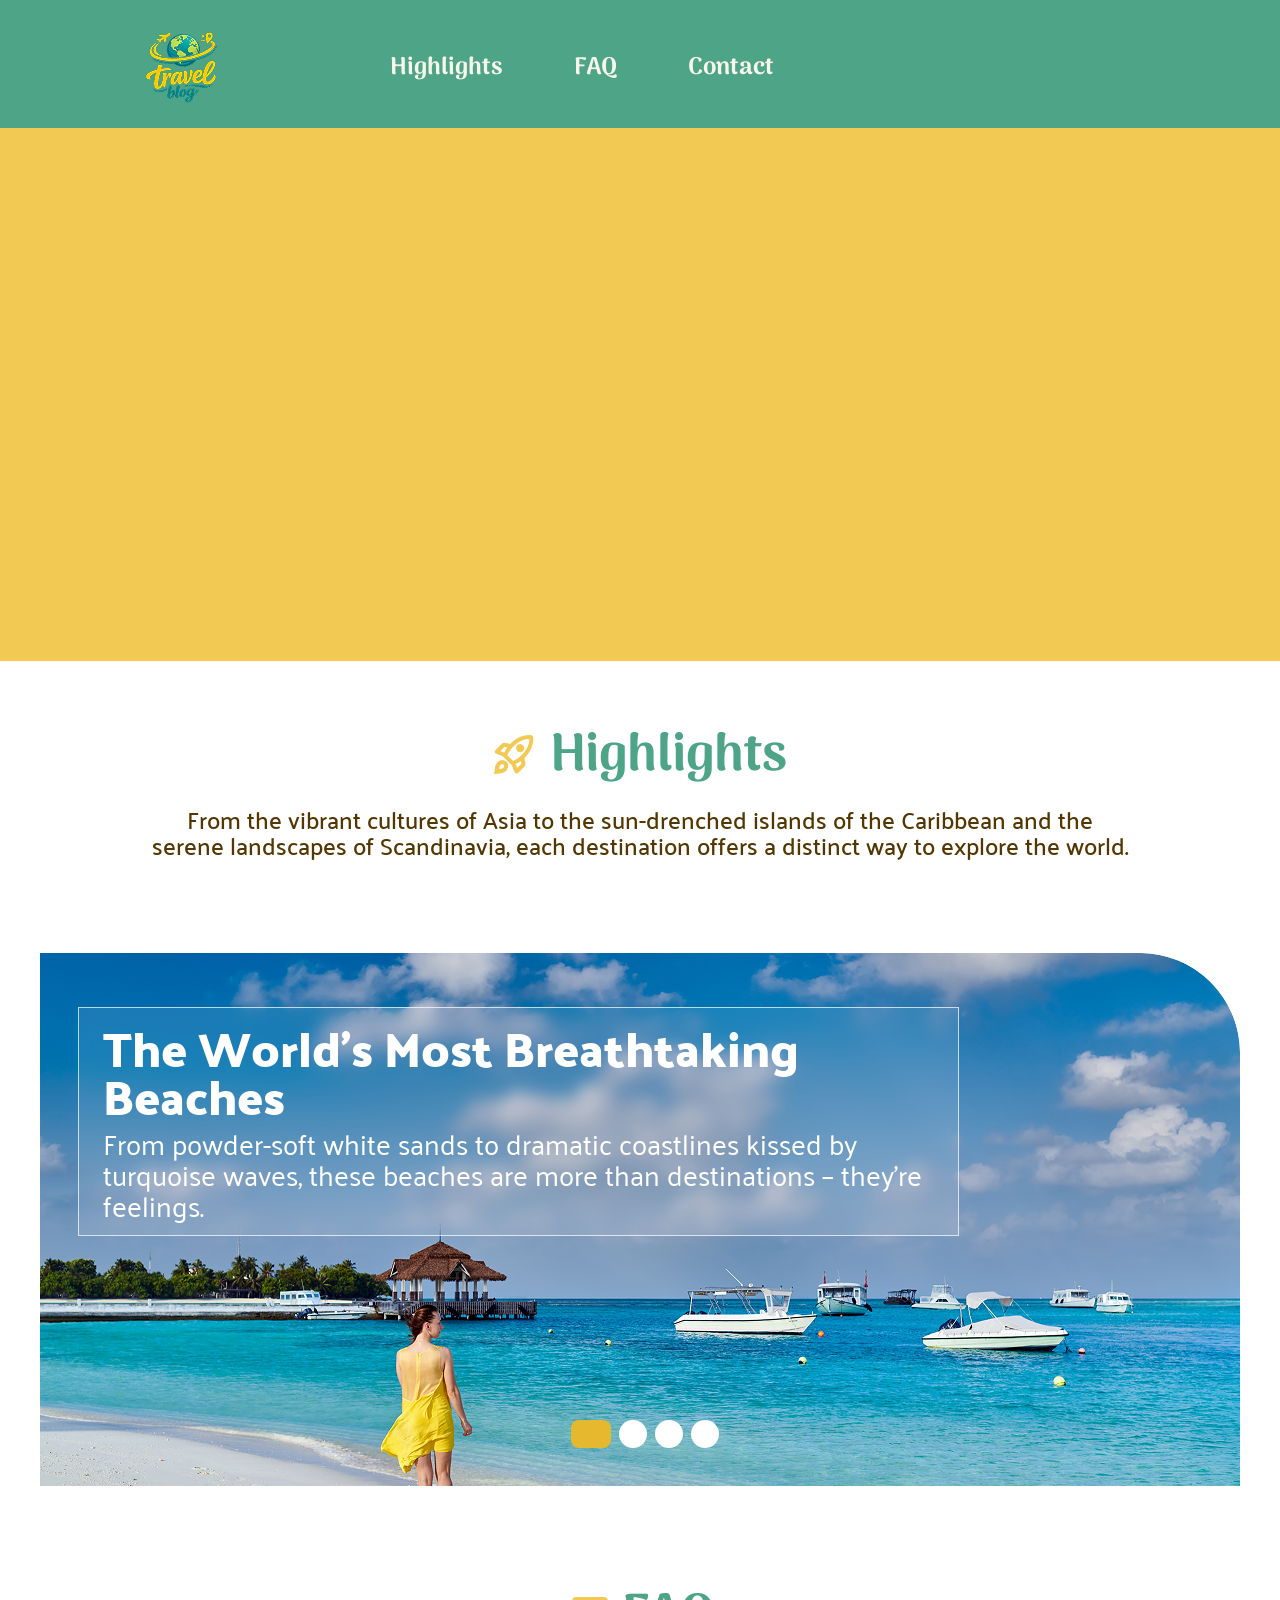
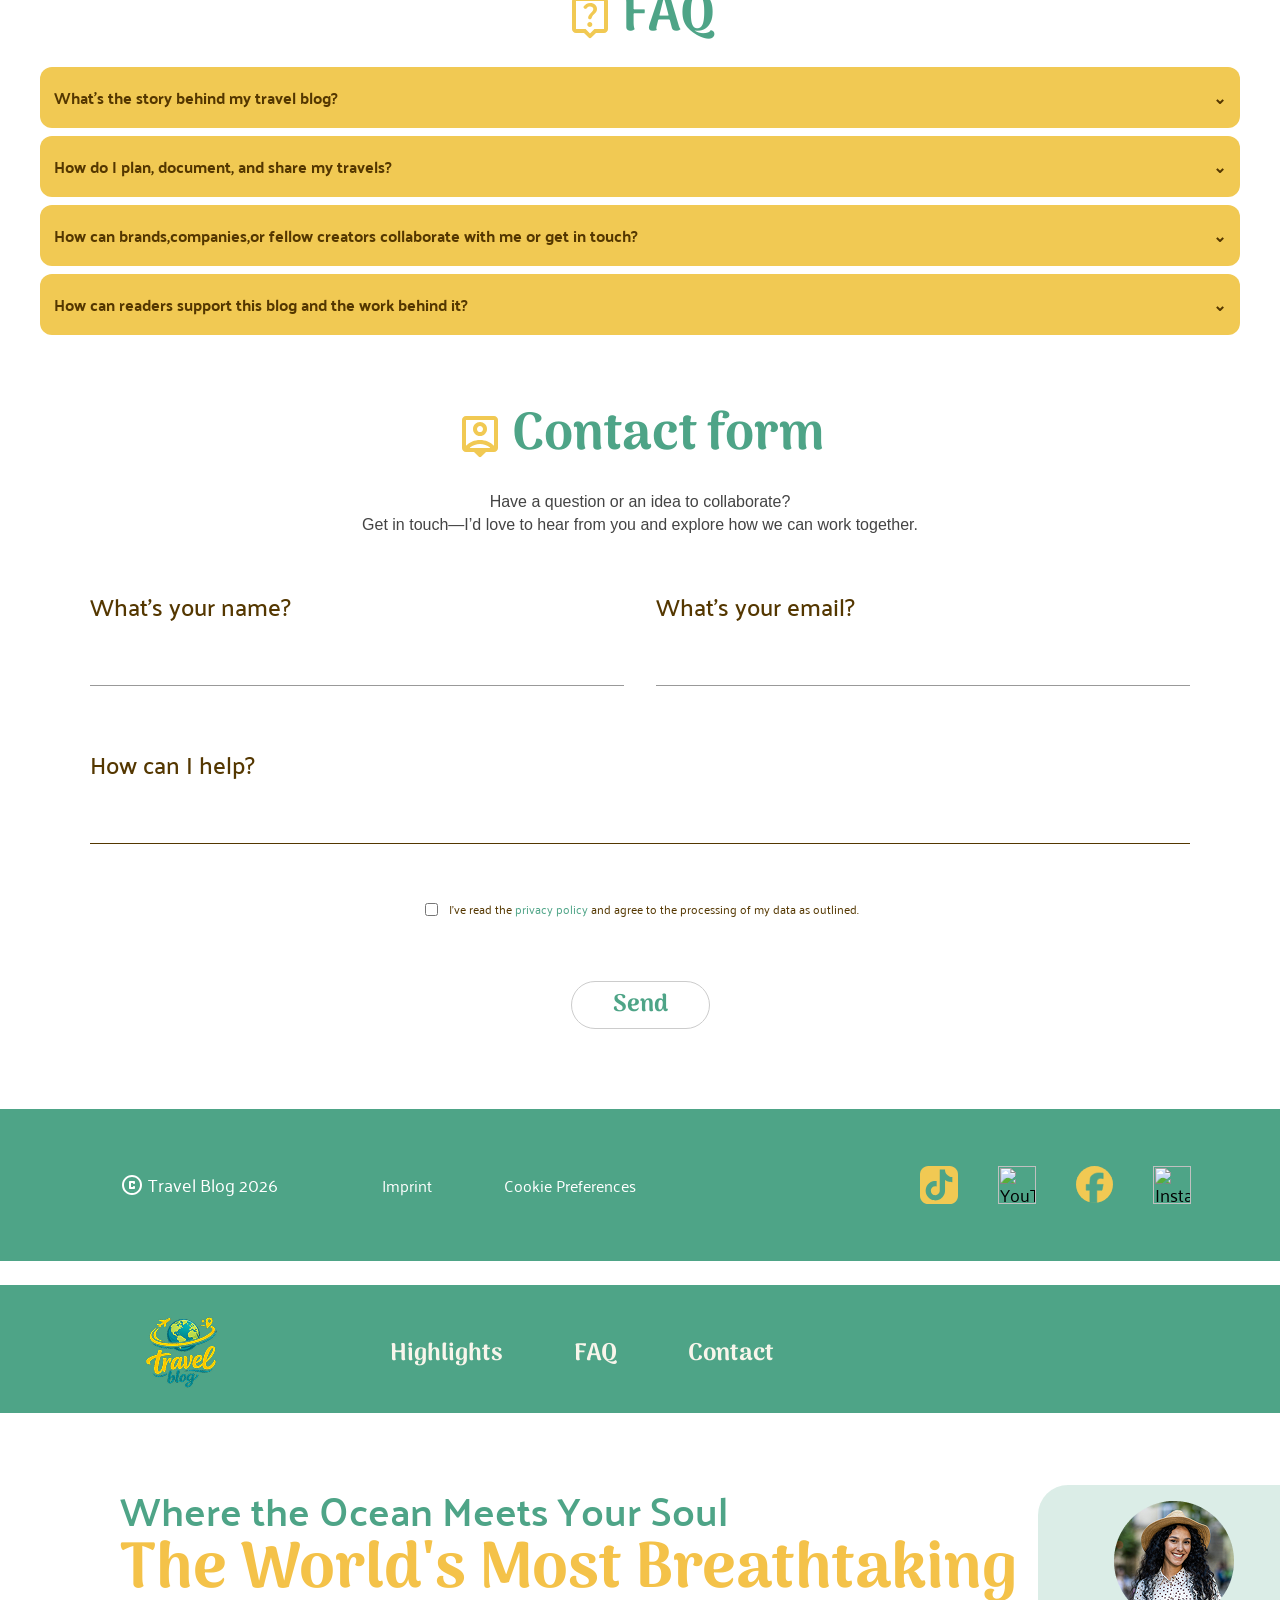
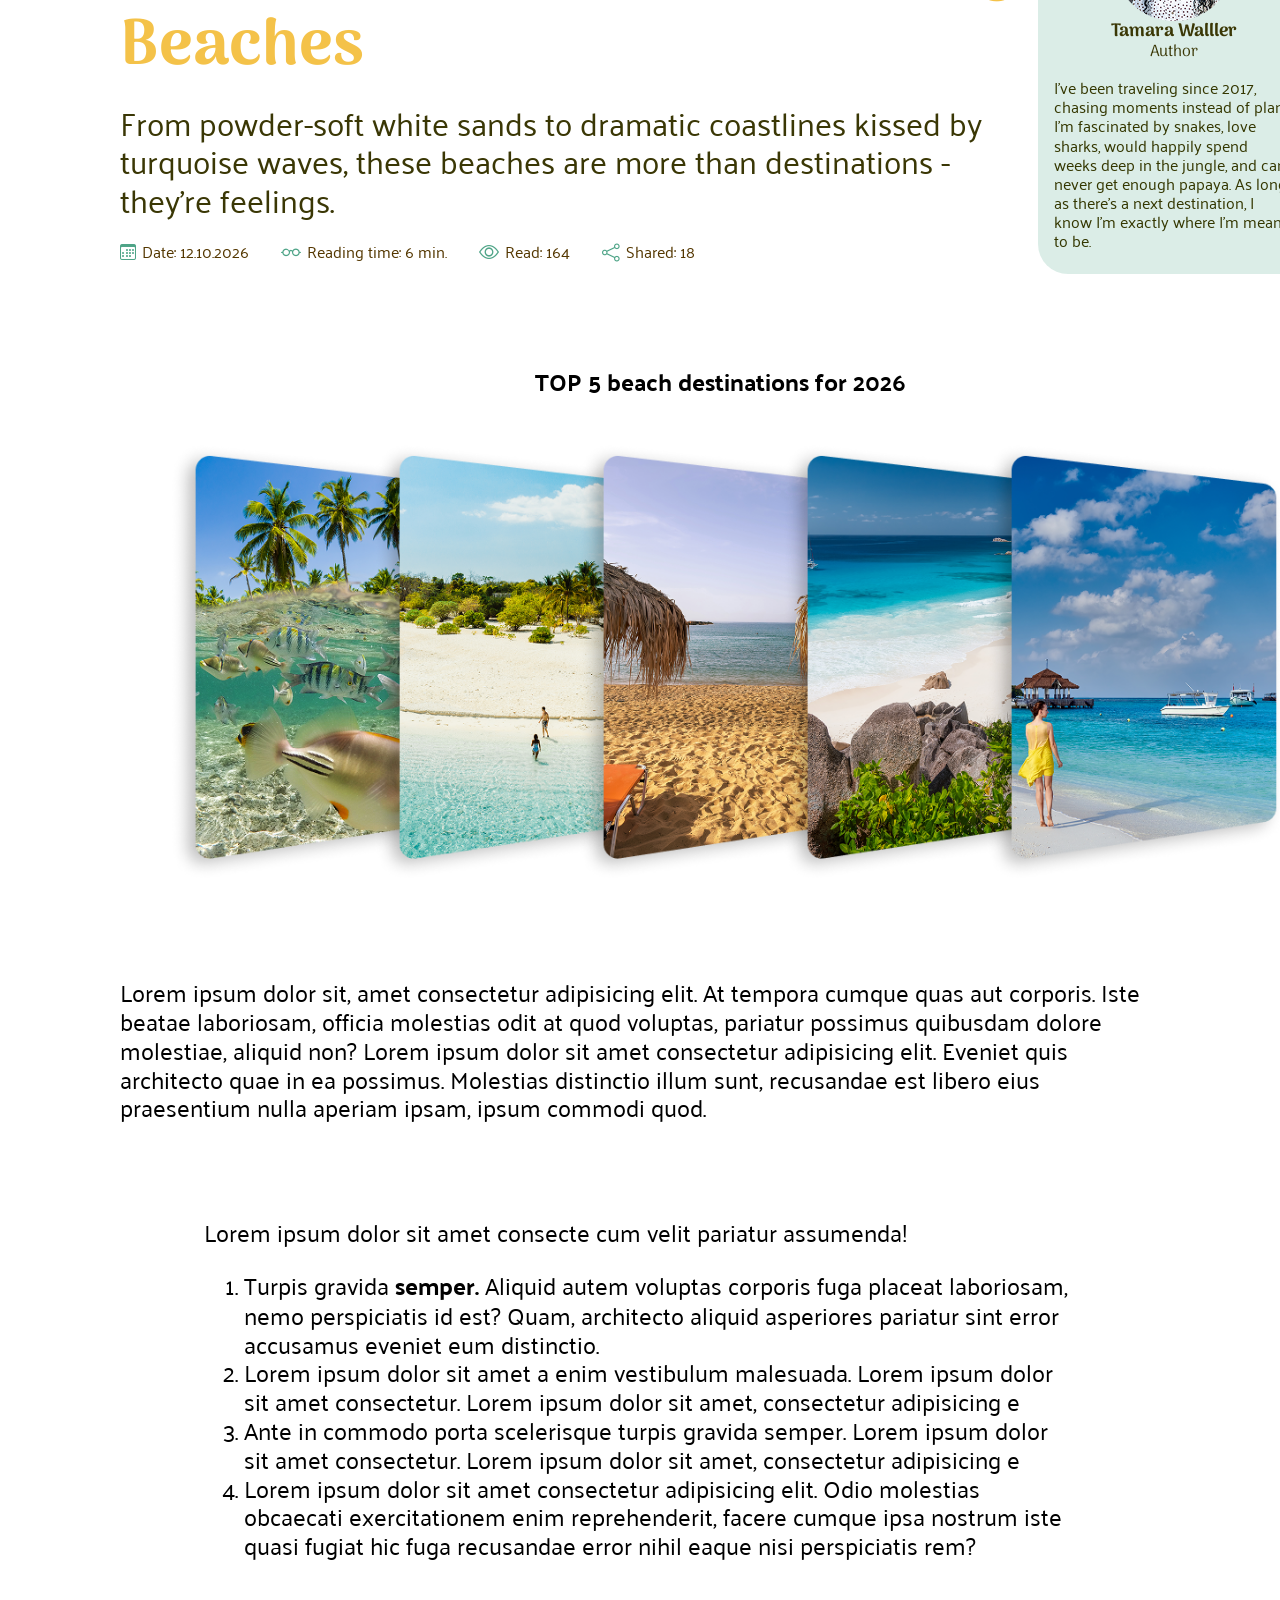
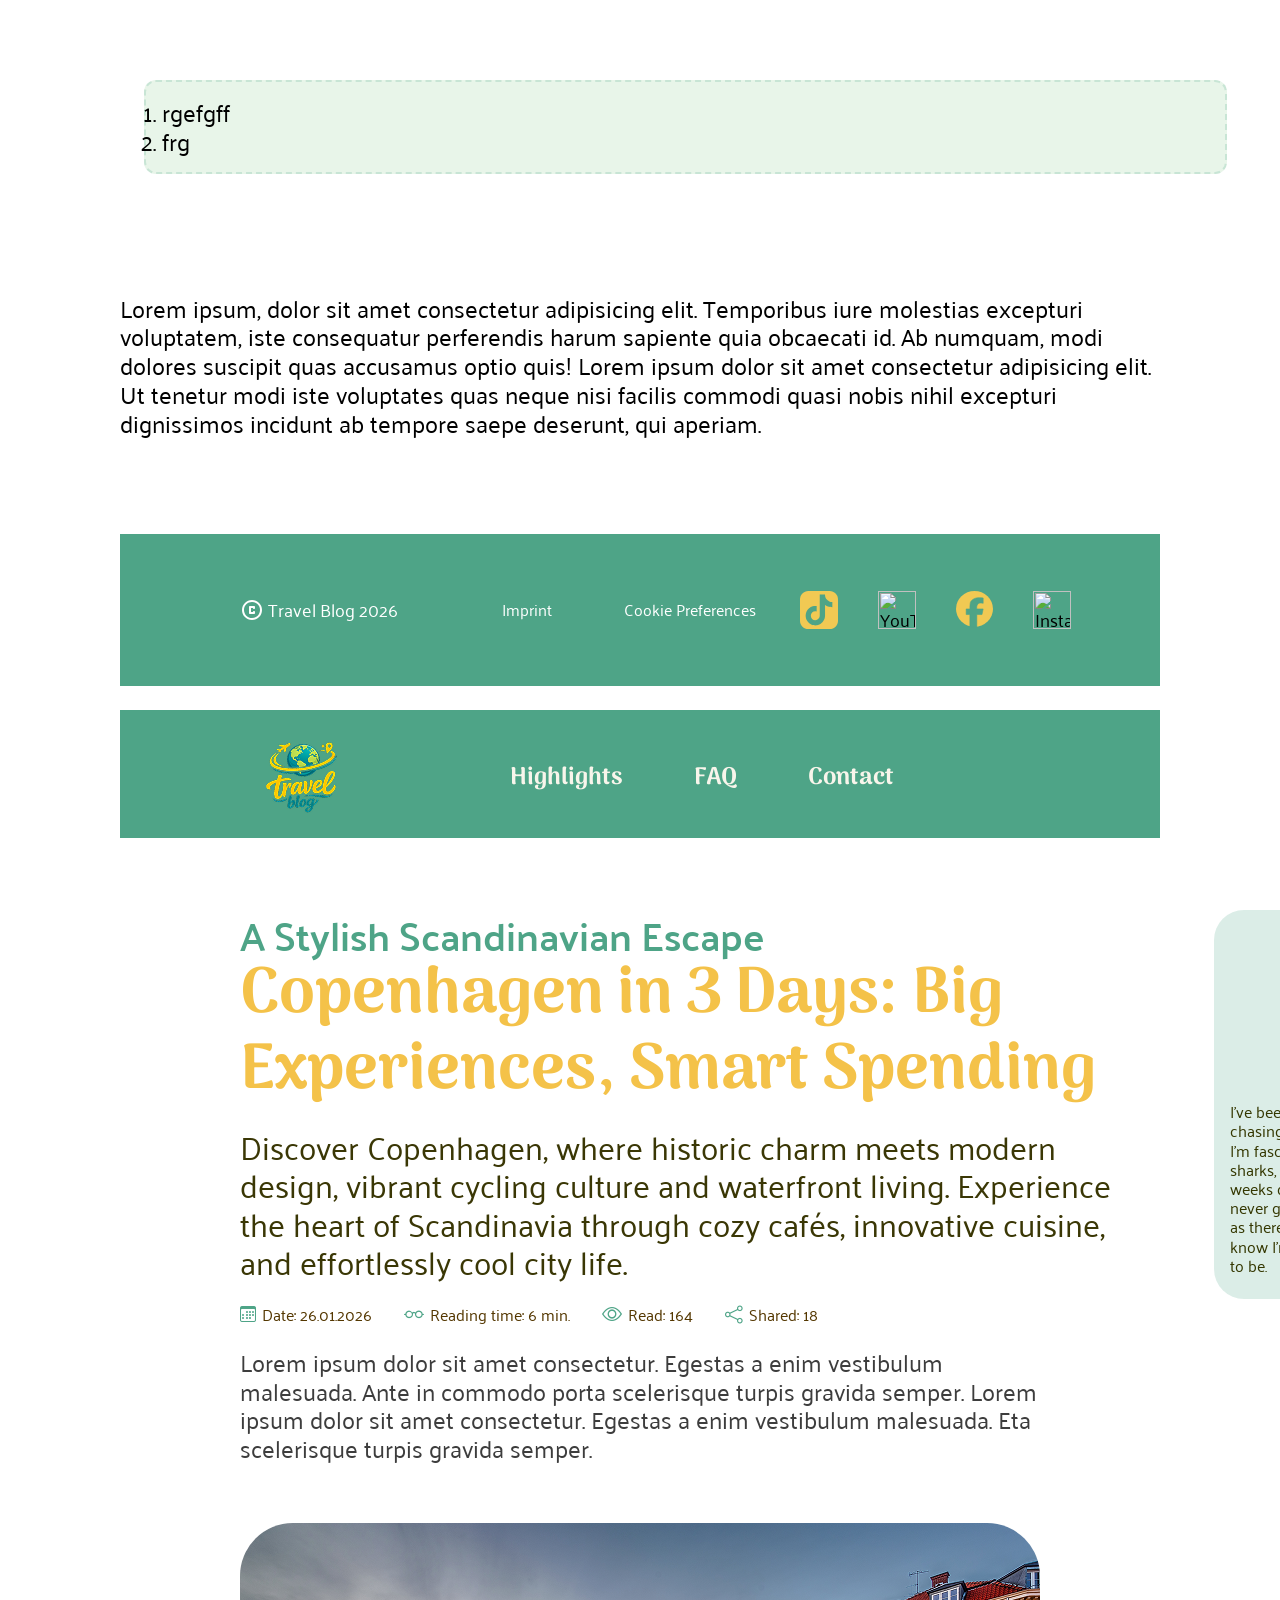
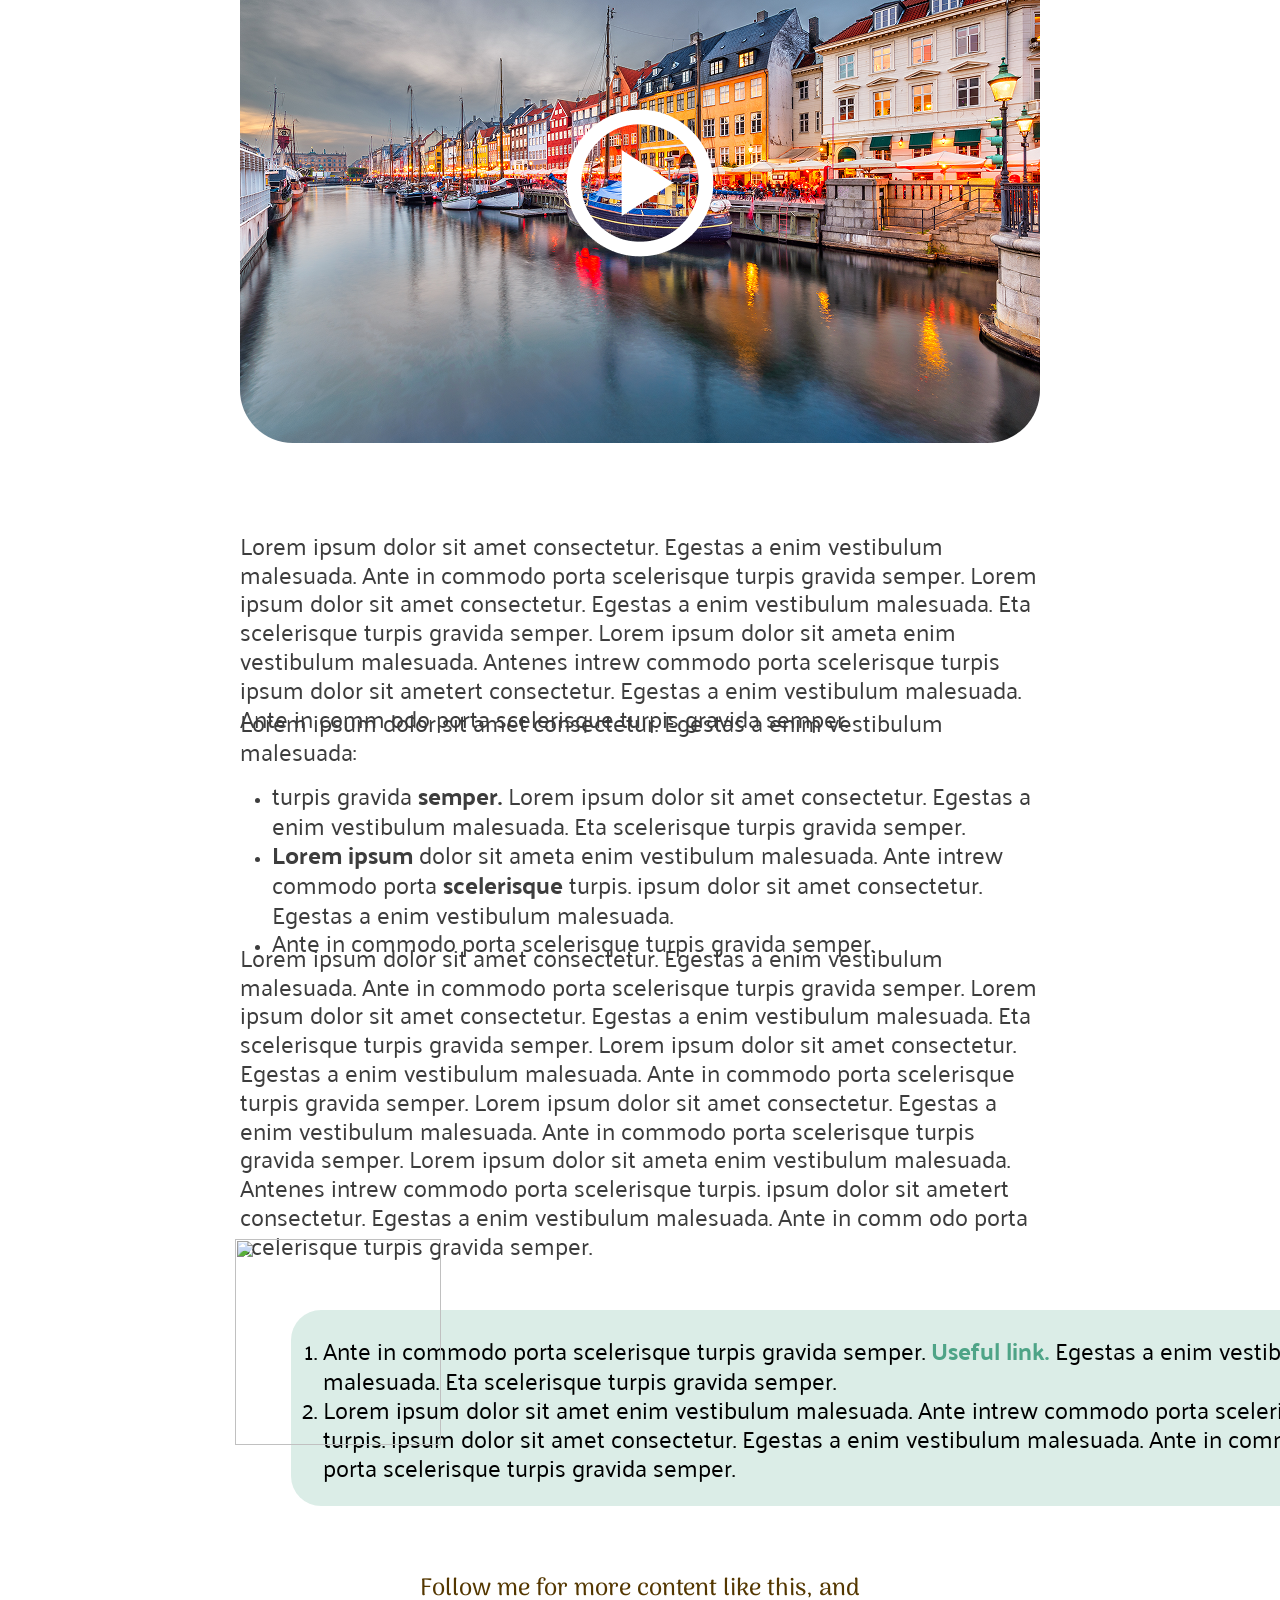
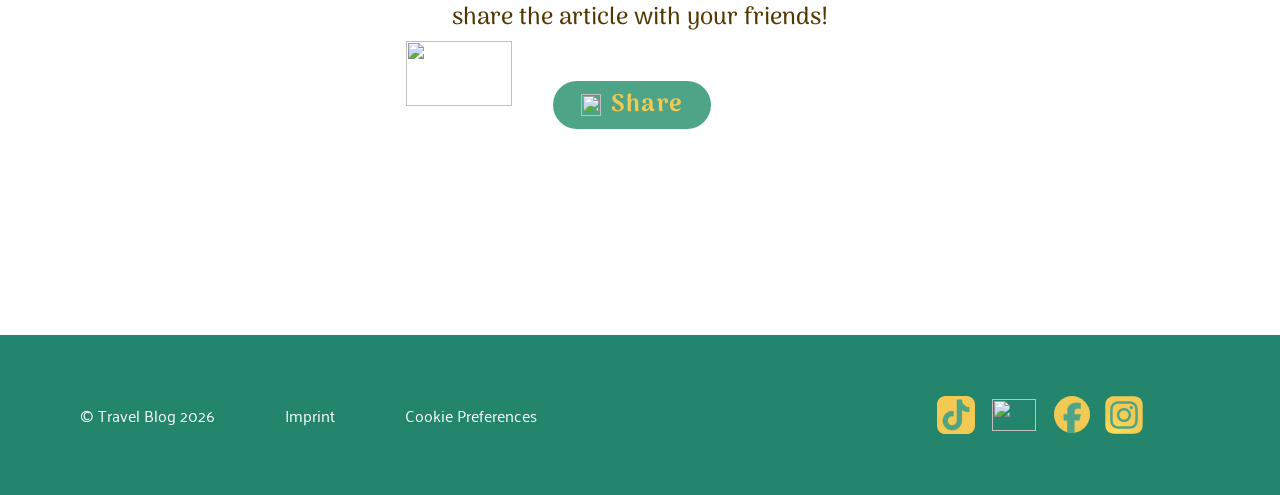
==== commit 3ea840ca: "refactor: HTML and CSS added into article 01" ====
--- a/index.html
+++ b/index.html
@@ -214,6 +214,120 @@
     </div>
   </div>
 </footer>
+
+  <header class="header" id="header-first-page">
+    <img class="logo" src="img/logo .png" alt="Travel Blog Logo">
+
+    <nav class="navigation">
+      <a href="#highlights">Highlights</a>
+      <a href="#faq">FAQ</a>
+      <a href="#contact">Contact</a>
+    </nav>
+  </header>
+
+<main class="article-content">
+  <section class="article-top" id="article-top-article-01">
+    <div class="article-intro">
+      <p class="article-subtitle">Where the Ocean Meets Your Soul</p>
+    <h1 class="article-title">
+      The World's Most Breathtaking Beaches
+    </h1>
+<p class="article-description">
+  From powder-soft white sands to dramatic coastlines kissed by turquoise waves, these beaches are more than destinations - they're feelings.
+</p>
+
+<div class="article-meta">
+  <span><i class="bi bi-calendar3"></i> Date: 12.10.2026</span>
+  <span><i class="bi bi-eyeglasses"></i> Reading time: 6 min.</span>
+  <span><i class="bi bi-eye"></i> Read: 164</span>
+  <span><i class="bi bi-share"></i> Shared: 18</span>
+</div>
+  </div>
+
+  <aside class="author-card">
+    <img class="author-image" src="img/author.png" alt="Tamara Walller">
+    <h3>Tamara Walller</h3>
+    <p class="author-role">Author</p>
+    <p class="author-description">
+  I’ve been traveling since 2017, chasing moments instead of plans.
+  I’m fascinated by snakes, love sharks, would happily spend weeks deep
+  in the jungle, and can never get enough papaya. As long as there’s a
+  next destination, I know I’m exactly where I’m meant to be.
+</p>
+</aside>
+</section>
+
+<div class="article-photos-beaches">
+  <p class="headline-photos-beaches">TOP 5 beach destinations for 2026</p>
+
+  <div class="photos-beaches-container">
+    <img class="beach-01" src="./img/Rectangle-20.png">
+    <img class="beach-02" src="./img/Rectangle-21.png">
+    <img class="beach-03" src="./img/Rectangle-22.png">
+    <img class="beach-04" src="./img/Rectangle-23.png">
+    <img class="beach-05" src="./img/Rectangle-24.png">
+  </div>
+</div>
+
+<p class="eins pro-box-1">Lorem ipsum dolor sit, amet consectetur adipisicing elit. At tempora cumque quas aut corporis. Iste beatae laboriosam, officia molestias odit at quod voluptas, pariatur possimus quibusdam dolore molestiae, aliquid non? Lorem ipsum dolor sit amet consectetur adipisicing elit. Eveniet quis architecto quae in ea possimus. Molestias distinctio illum sunt, recusandae est libero eius praesentium nulla aperiam ipsam, ipsum commodi quod.</p>
+<div class="eins pro-box-2">
+  <p>Lorem ipsum dolor sit amet consecte cum velit pariatur assumenda!</p>
+    <ol>
+      <li>Turpis gravida <strong>semper.</strong> Aliquid autem voluptas corporis fuga placeat laboriosam, nemo perspiciatis id est? Quam, architecto aliquid asperiores pariatur sint error accusamus eveniet eum distinctio.</li>
+      <li>Lorem ipsum dolor sit amet a enim vestibulum malesuada.  Lorem ipsum dolor sit amet consectetur. Lorem ipsum dolor sit amet, consectetur adipisicing e</li>
+      <li>Ante in commodo porta scelerisque turpis gravida semper. Lorem ipsum dolor sit amet consectetur. Lorem ipsum dolor sit amet, consectetur adipisicing e</li>
+      <li>Lorem ipsum dolor sit amet consectetur adipisicing elit. Odio molestias obcaecati exercitationem enim reprehenderit, facere cumque ipsa nostrum iste quasi fugiat hic fuga recusandae error nihil eaque nisi perspiciatis rem?</li>
+    </ol>
+  </div>
+
+  <div class="eins pro-box-3">
+    <ol class="pro-tipps">
+      <li>
+        rgefgff
+      </li>
+      <li>
+        frg
+      </li>
+    </ol>
+  </div>
+
+  <p class="eins pro-box-4">
+    Lorem ipsum, dolor sit amet consectetur adipisicing elit. Temporibus iure molestias excepturi voluptatem, iste consequatur perferendis harum sapiente quia obcaecati id. Ab numquam, modi dolores suscipit quas accusamus optio quis! Lorem ipsum dolor sit amet consectetur adipisicing elit. Ut tenetur modi iste voluptates quas neque nisi facilis commodi quasi nobis nihil excepturi dignissimos incidunt ab tempore saepe deserunt, qui aperiam.
+  </p>
+    
+    
+  </div>
+
+<footer class="site-footer">
+  <div class="footer-inner">
+    <div class="footer-copyright">
+      <img src="img/copyright.svg" alt="" class="copyright-icon">
+      <span>Travel Blog 2026</span>
+    </div>
+
+    <nav class="footer-links" aria-label="Rechtliche Links">
+      <a href="#">Imprint</a>
+      <a href="#">Cookie Preferences</a>
+    </nav>
+
+    <div class="footer-socials" aria-label="Social Media">
+     <a href="https://www.tiktok.com/tag/cappadocia" aria-label="TikTok"></a>
+        <img src="img/tiktok.svg" alt="TikTok" style="cursor: pointer;" onclick="window.open('https://www.tiktok.com/tag/cappadocia', '_blank')">
+      </a>
+     <a href="https://www.youtube.com/results?search_query=cappadocia+travel" aria-label="YouTube"></a>
+        <img src="img/youtube.svg" alt="YouTube" style="cursor: pointer;" onclick="window.open('https://www.youtube.com/results?search_query=cappadocia+travel', '_blank')">
+      </a>
+      <a href="https://www.facebook.com/hashtag/cappadocia" aria-label="Facebook"></a>
+        <img src="img/facebook.svg" alt="Facebook" style="cursor: pointer;" onclick="window.open('https://www.facebook.com/hashtag/cappadocia', '_blank')">
+      </a>
+       <a href="https://www.instagram.com/explore/tags/cappadocia/" aria-label="Instagram"></a>
+        <img src="img/instagram.svg" alt="Instagram" style="cursor: pointer;" onclick="window.open('https://www.instagram.com/explore/tags/cappadocia/', '_blank')">
+      </a>
+    </div>
+  </div>
+</footer>
+
+
 <section class="second-page">
   <header class="header">
   <img class="logo" src="img/logo .png" alt="Travel Blog Logo">
--- a/style.css
+++ b/style.css
@@ -890,6 +890,97 @@
     gap: 20px;
   }
 }
+
+#header-first-page {
+  margin-top: 24px;
+}
+
+#article-top-article-01 {
+  padding-bottom: 72px;
+  gap: 16px;
+}
+
+.article-photos-beaches {
+  width: 1100px;
+  display: flex;
+  flex-direction: column;
+  padding: 0 50px 72px 50px;
+}
+
+.headline-photos-beaches {
+  font-family: Palanquin;
+font-weight: 700;
+font-style: Bold;
+font-size: 24px;
+line-height: 100%;
+letter-spacing: 0%;
+display: flex;
+justify-content: center;
+width: 1100px;
+padding-bottom: 24px;
+}
+
+.photos-beaches-container {
+  display: flex;
+  width: 60%;
+  margin: 0;
+  
+}
+
+.photos-beaches-container img {
+  width: 40%;       /* Größe jedes Bildes */
+  flex-shrink: 0;   /* Bilder werden nicht verkleinert */
+  width: 300px;
+  height: 440px;
+}
+
+/* Jedes Bild ab dem 2. wird nach links gezogen */
+.photos-beaches-container img + img {
+  margin-left: -16%;  /* Überlappungsgröße – hier anpassen */
+}
+
+/* Sicherstellen, dass rechtes Bild VOR linkem liegt */
+.photos-beaches-container img:nth-child(1) { z-index: 1; }
+.photos-beaches-container img:nth-child(2) { z-index: 2; }
+.photos-beaches-container img:nth-child(3) { z-index: 3; }
+.photos-beaches-container img:nth-child(4) { z-index: 4; }
+.photos-beaches-container img:nth-child(5) { z-index: 5; }   
+
+.eins {
+  font-family: Palanquin;
+font-weight: 400;
+font-style: Regular;
+font-size: 24px;
+leading-trim: NONE;
+line-height: 120%;
+letter-spacing: 0%;
+padding-bottom: 72px;
+}
+
+
+.pro-box-1 {
+  text-align: left;
+}
+
+.pro-box-2 {
+  padding: 0 84px 72px 84px;
+}
+
+
+.pro-box-3 {
+  padding-left: 24px;
+  padding-right: 24px;
+}
+
+.pro-tipps {
+  width: 1083px;
+  border: 2px dashed #4EA48733;
+  border-radius: 12px;
+  background-color: #e8f5e9; /* helles Grün */
+  padding: 16px;
+}   
+
+
 
 .header {
   box-sizing: border-box;
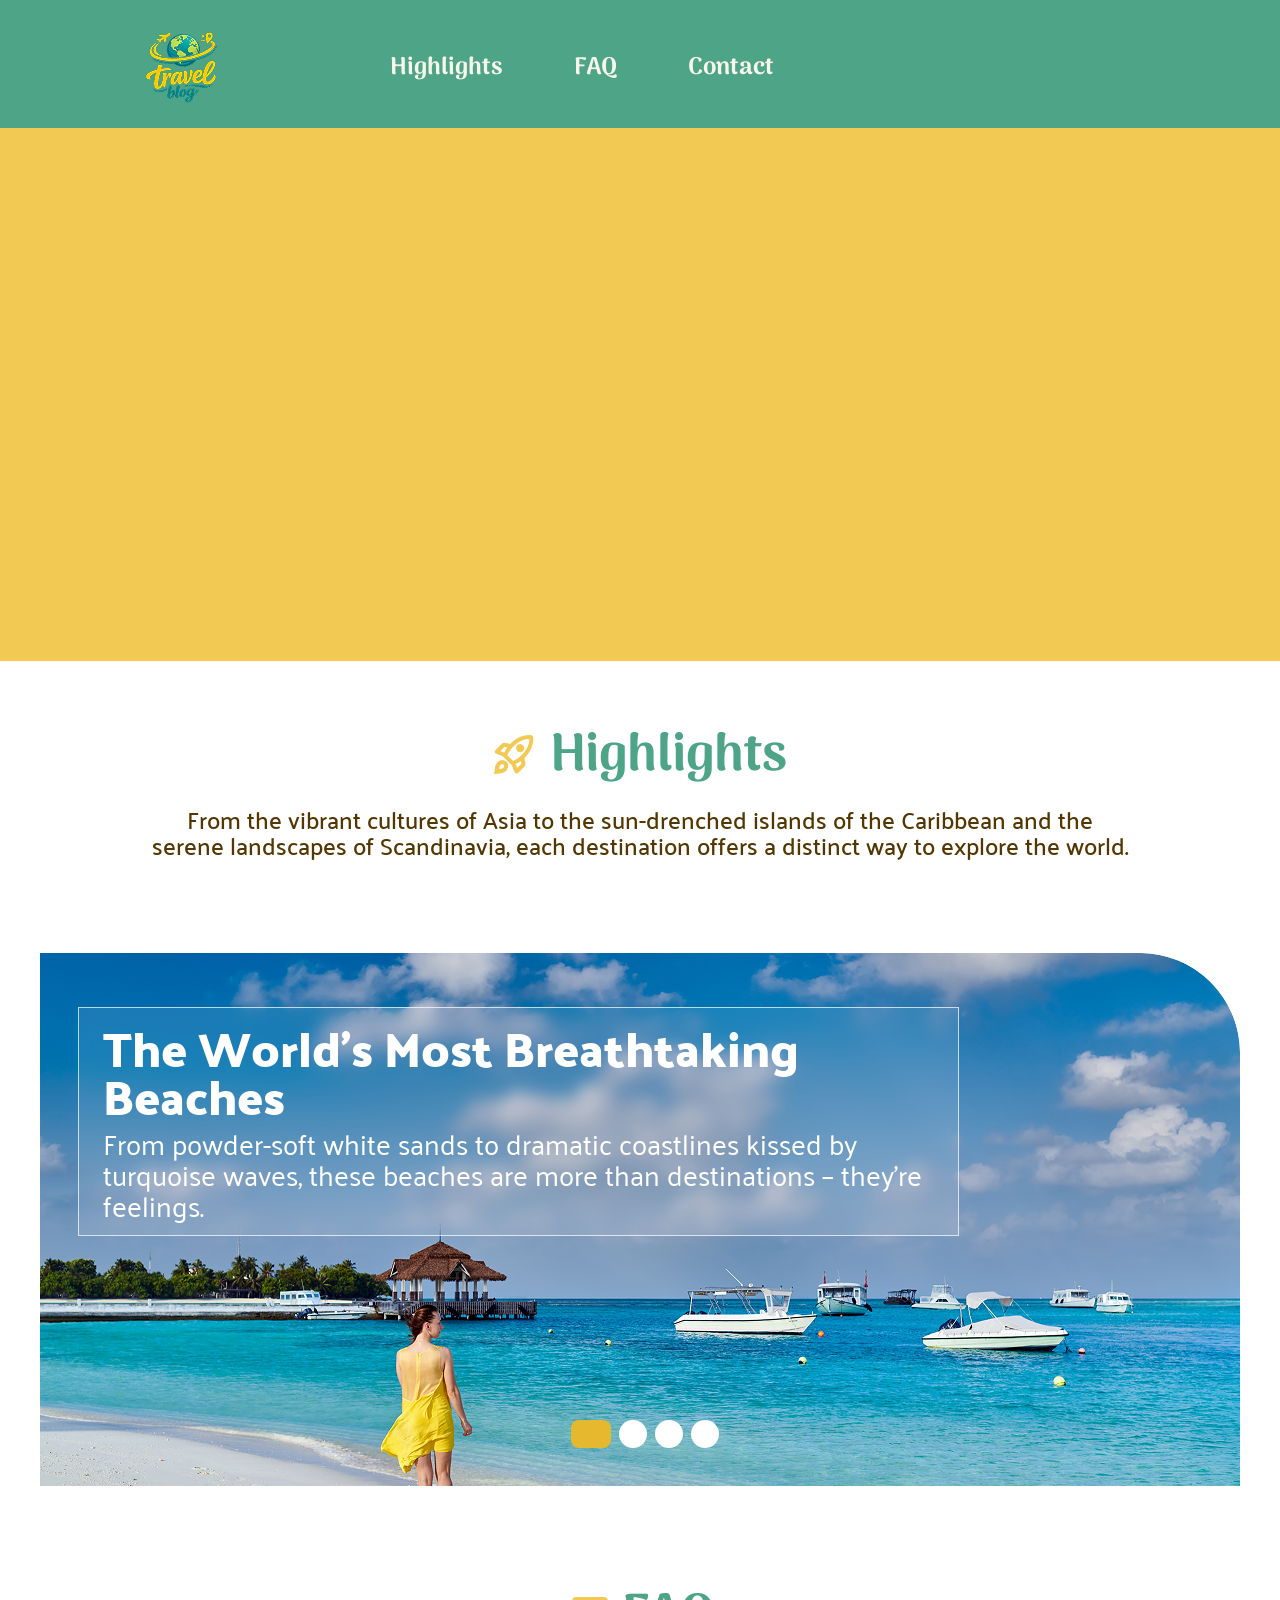
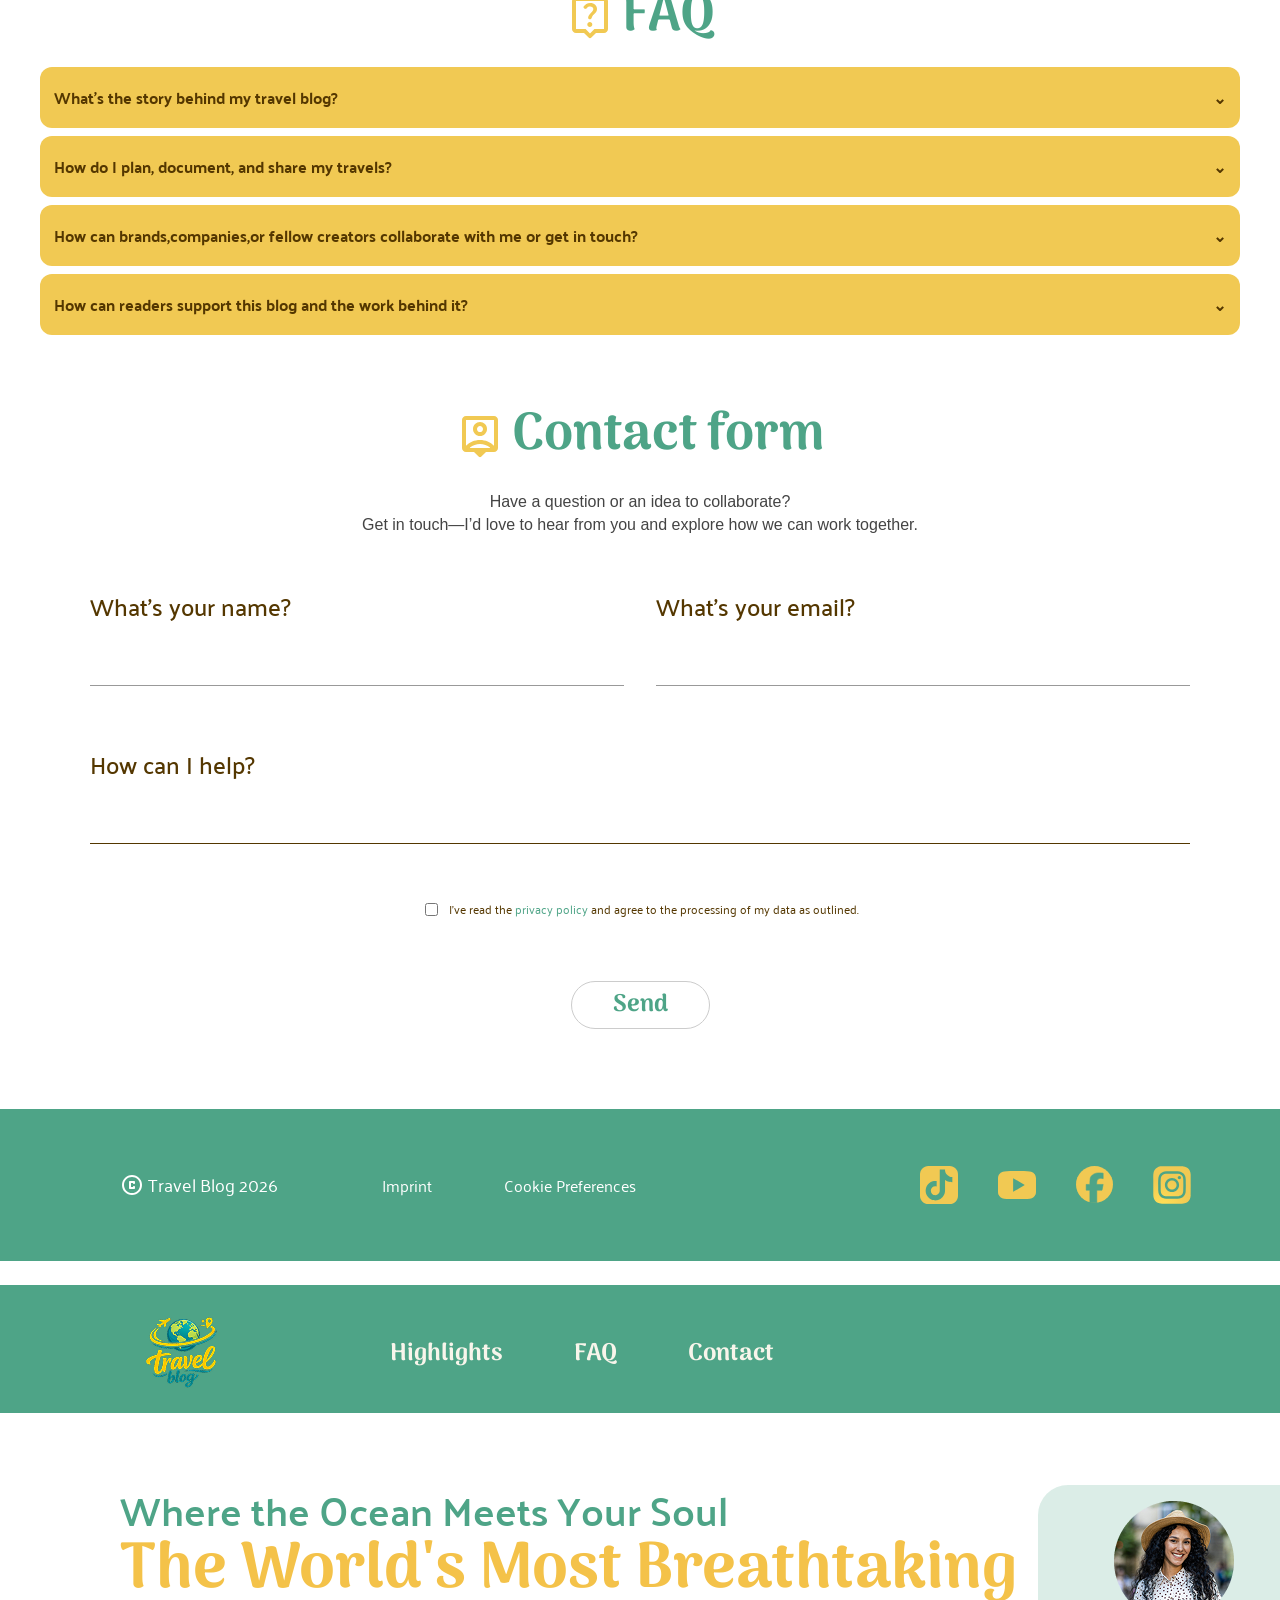
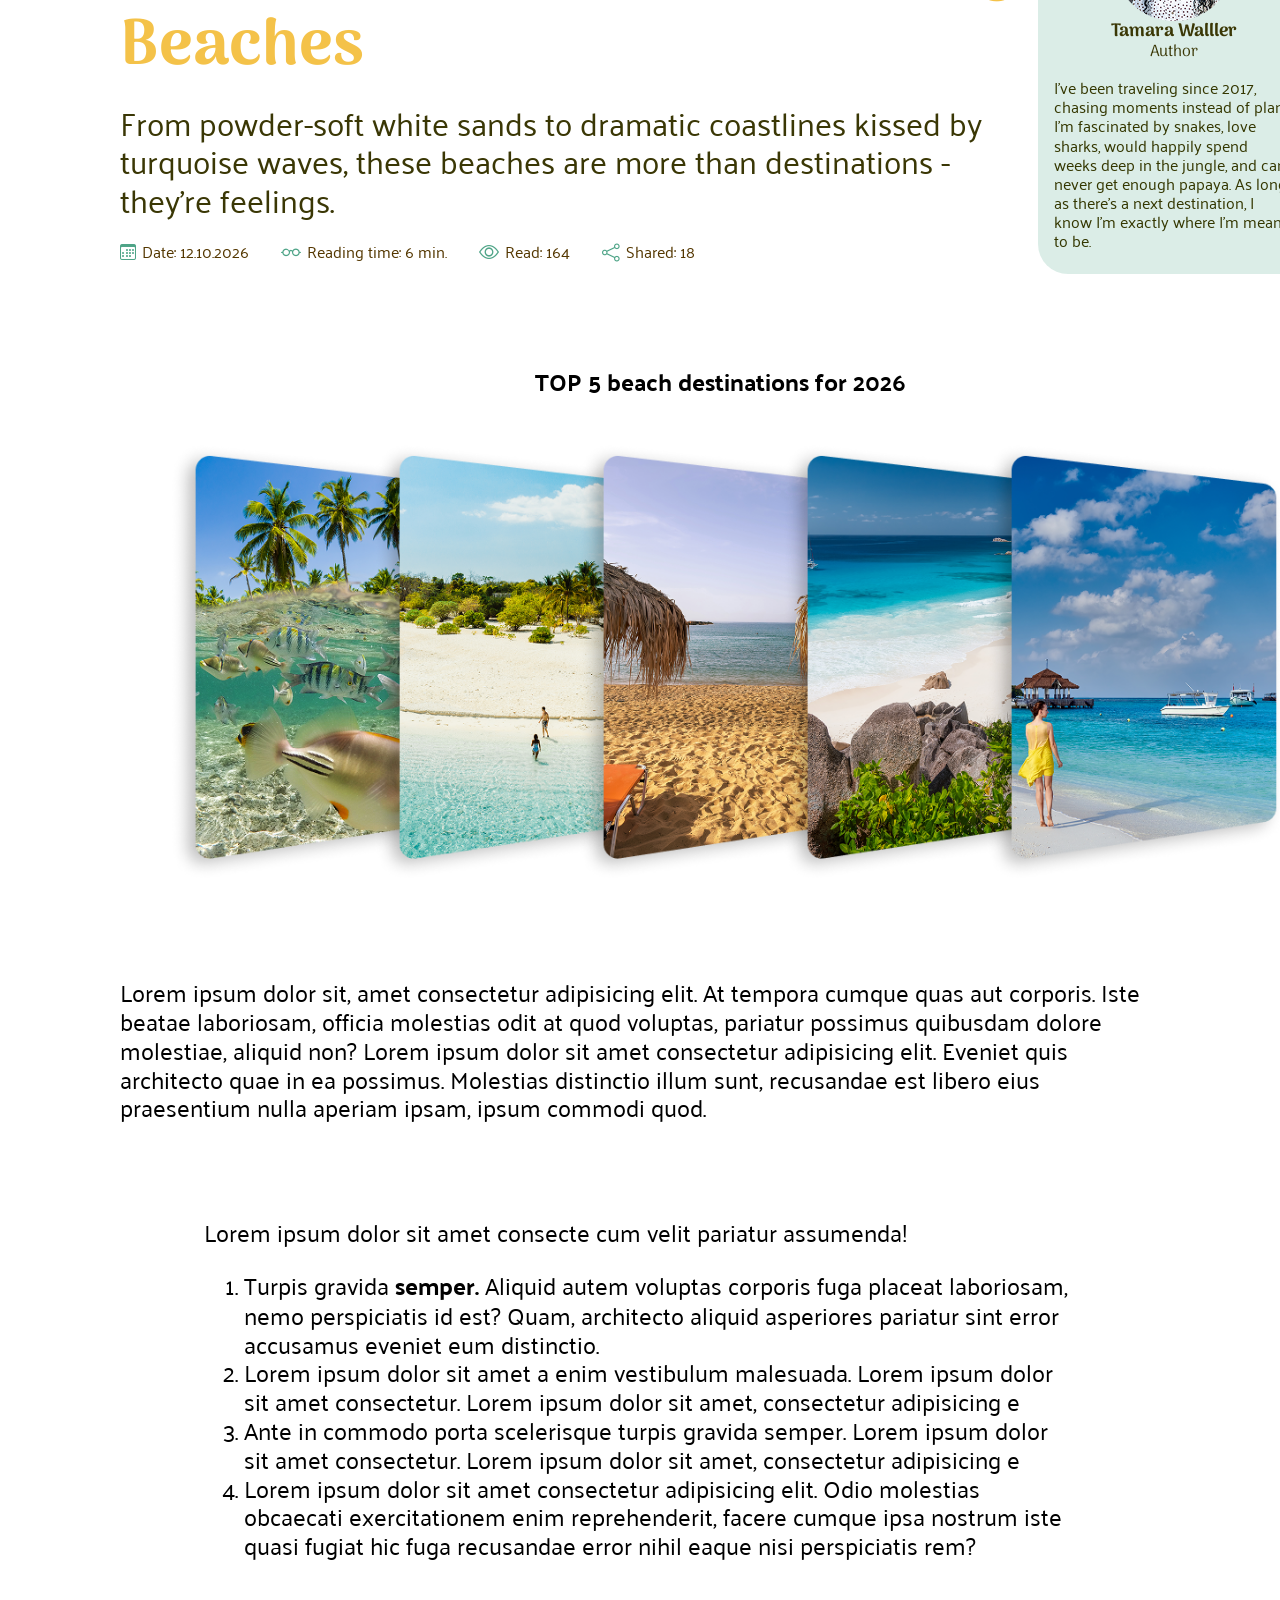
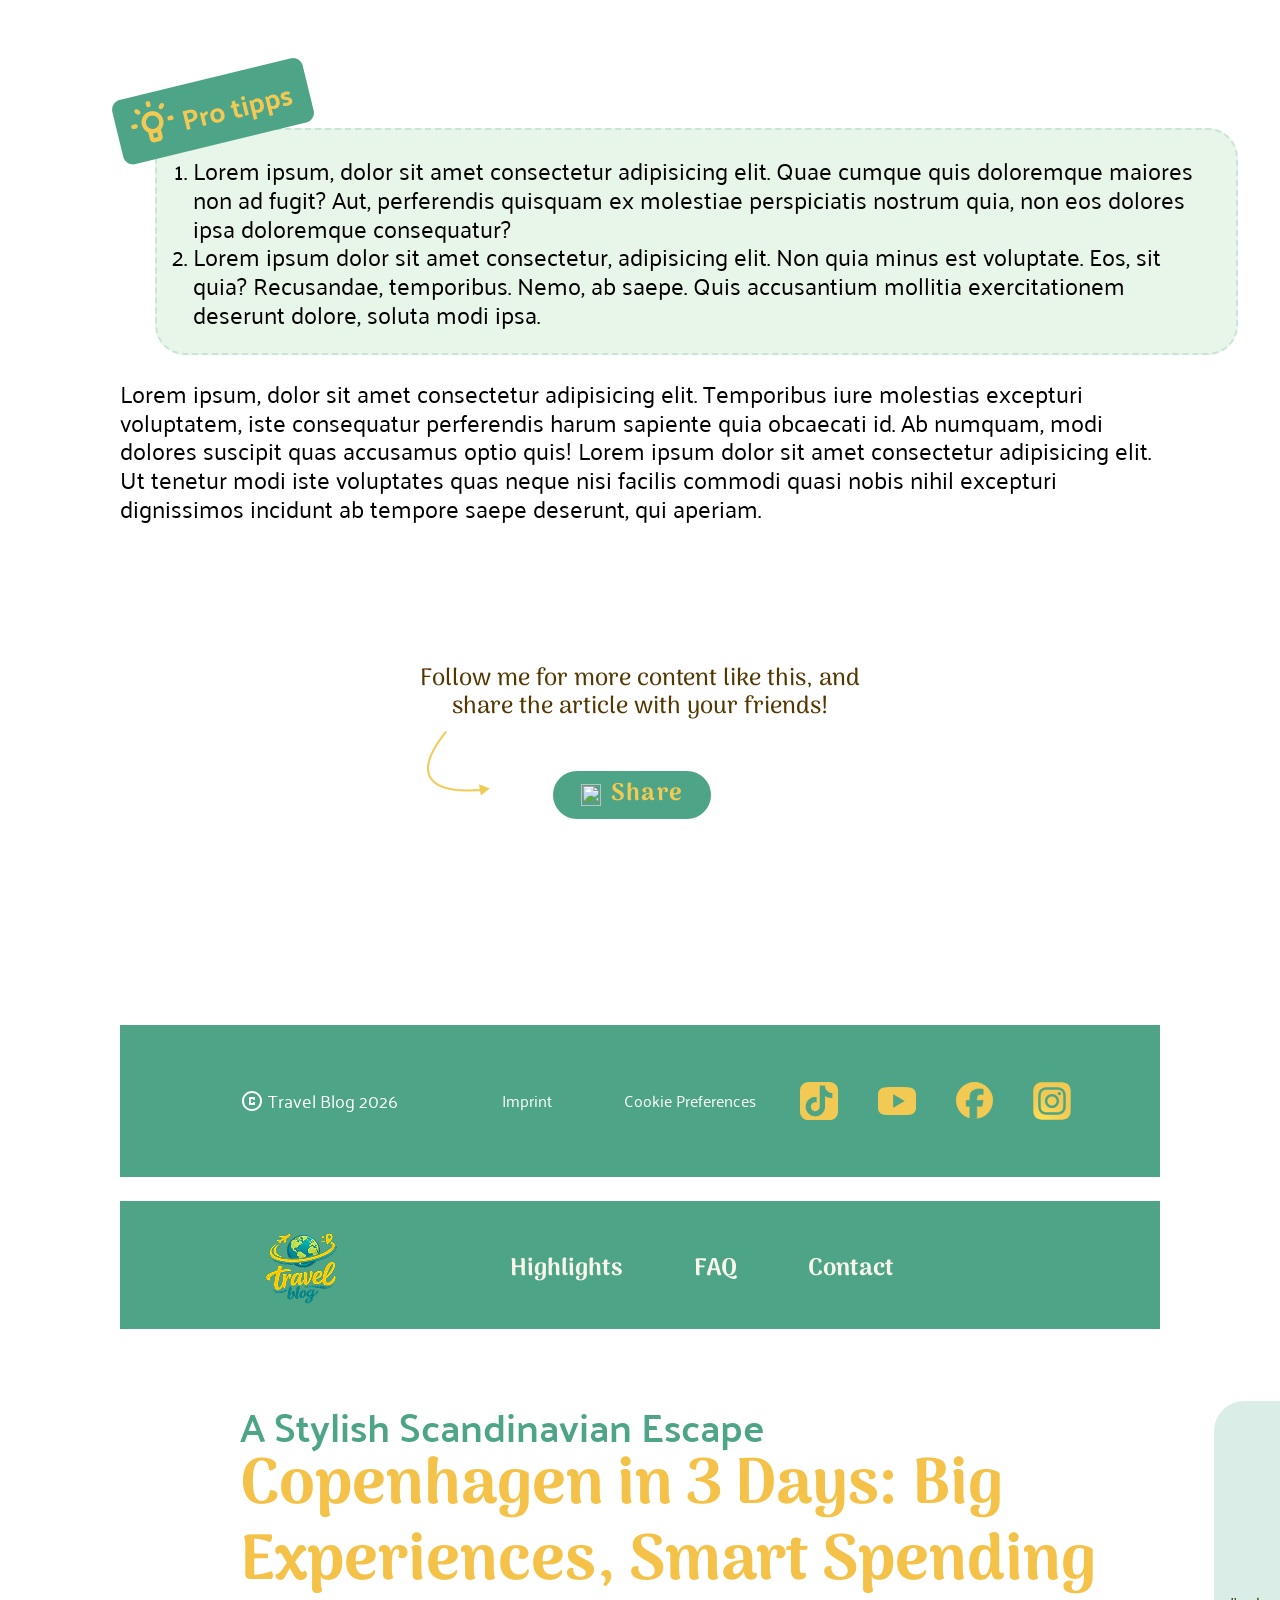
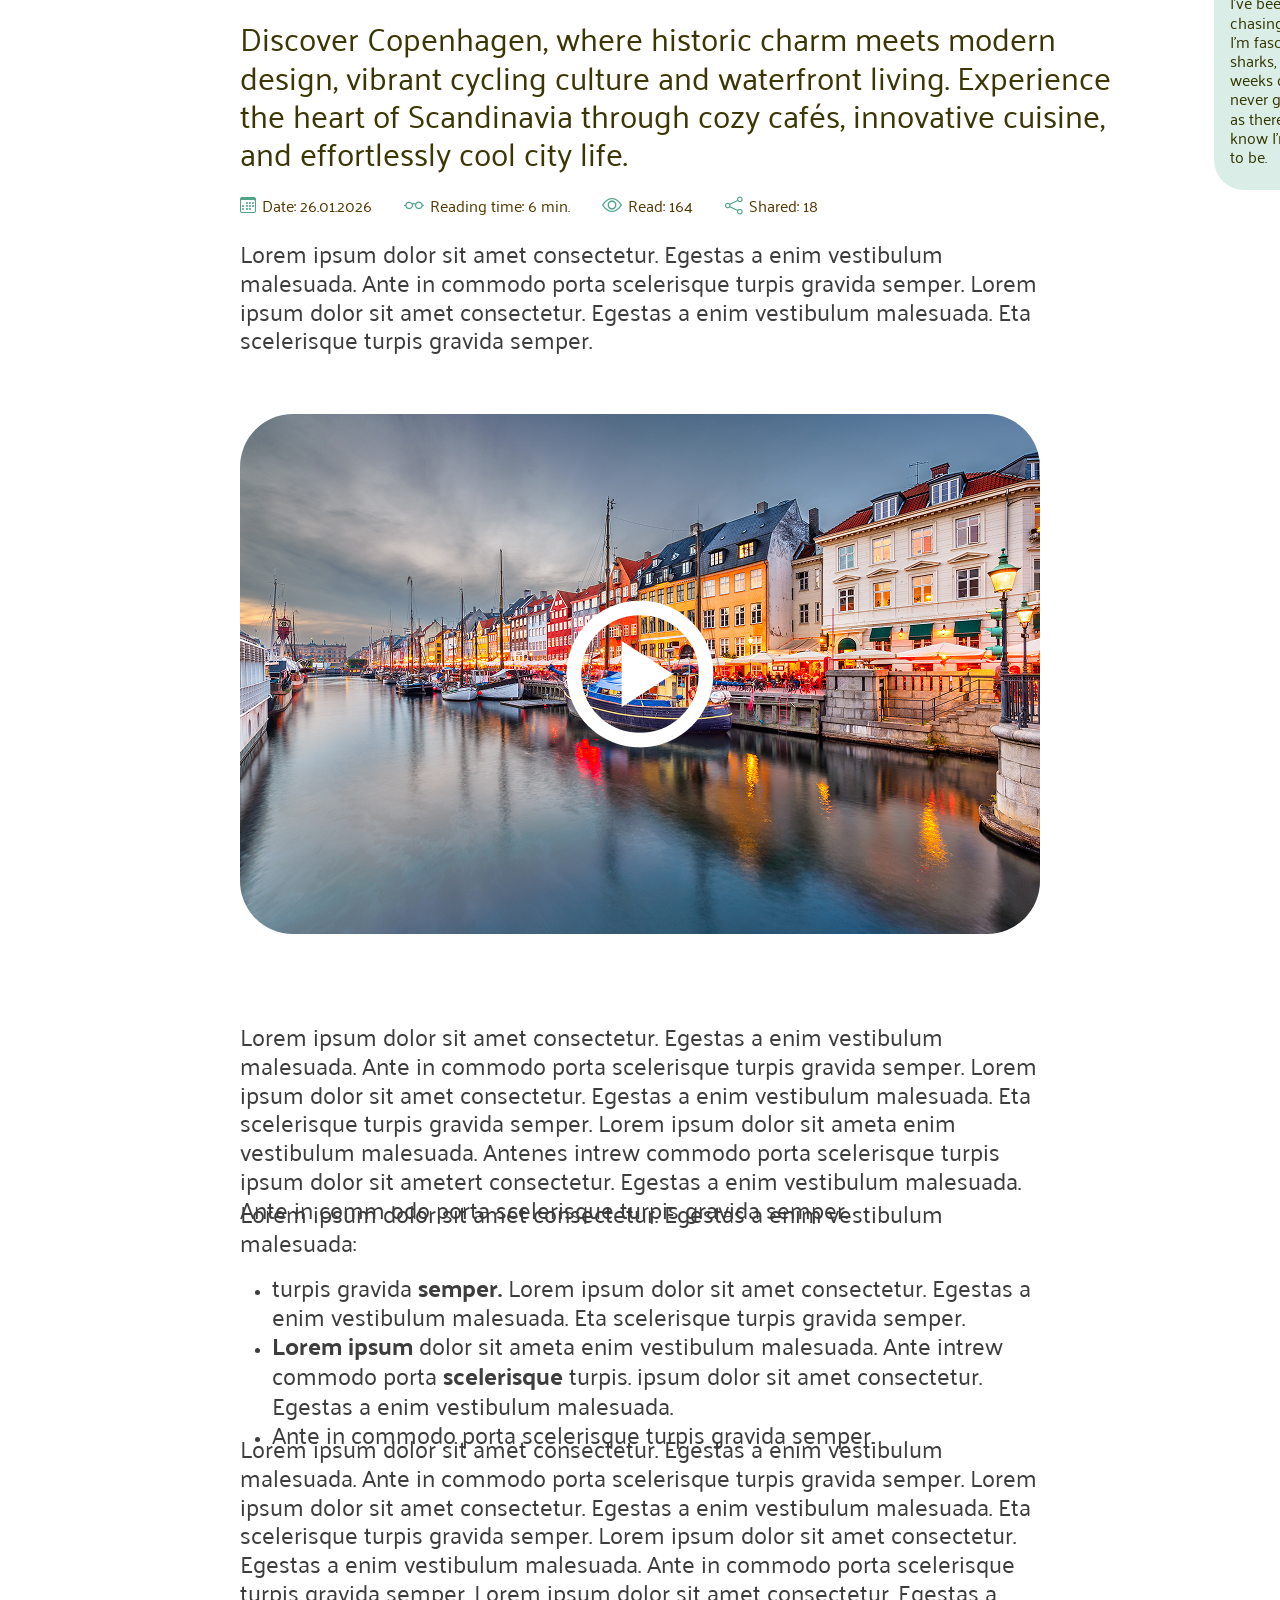
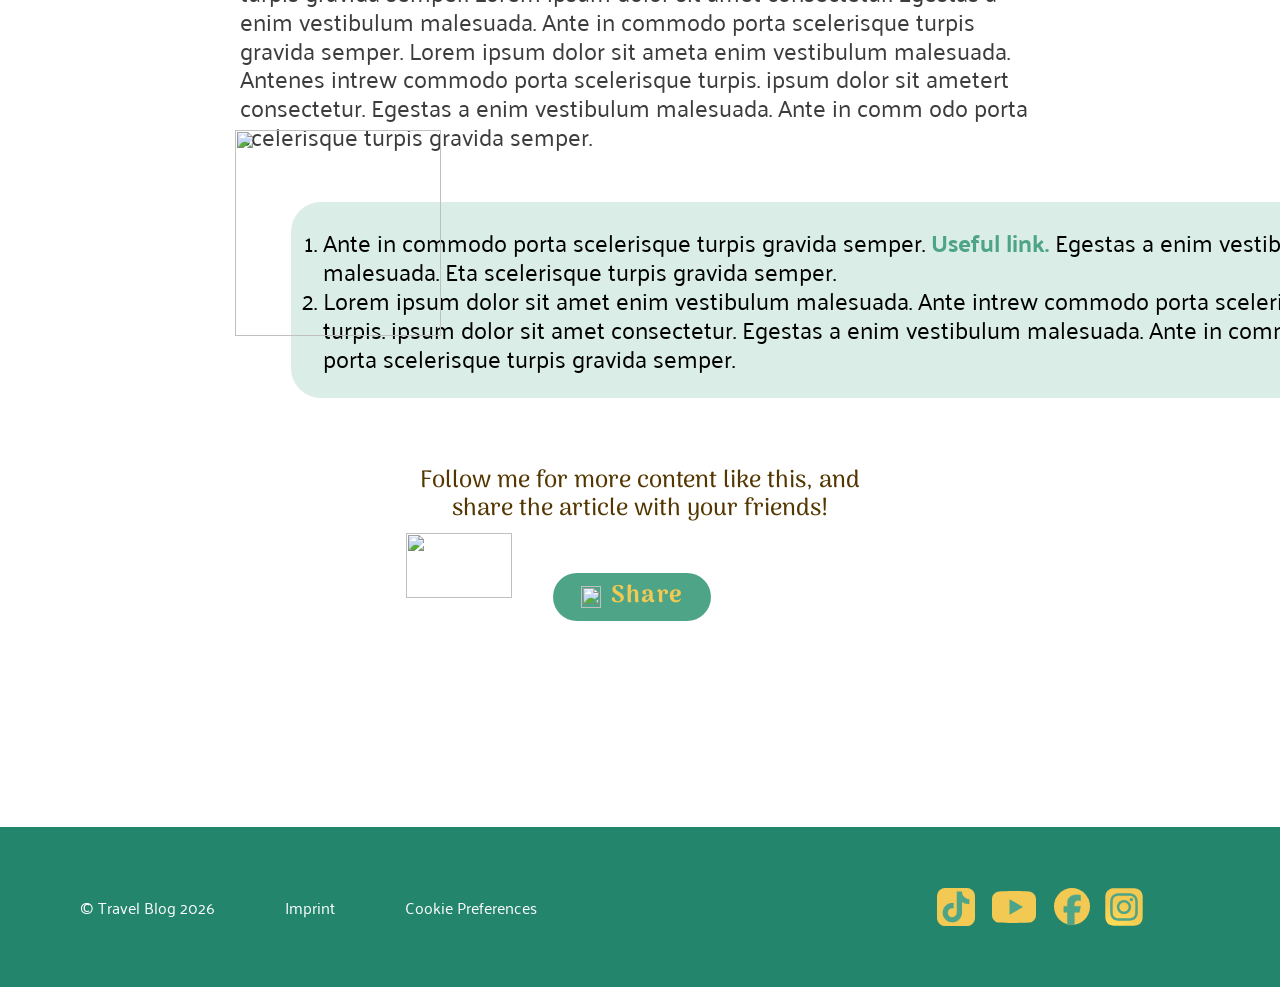
==== commit 1b9c7b02: "refactor: Code added to HTML, CSS. imgs added to ./img" ====
--- a/index.html
+++ b/index.html
@@ -281,22 +281,39 @@
   </div>
 
   <div class="eins pro-box-3">
+    <img class="pro-tipps-img" src="./img/pro-tips-badge.png">
     <ol class="pro-tipps">
       <li>
-        rgefgff
+        Lorem ipsum, dolor sit amet consectetur adipisicing elit. Quae cumque quis doloremque maiores non ad fugit? Aut, perferendis quisquam ex molestiae perspiciatis nostrum quia, non eos dolores ipsa doloremque consequatur?
       </li>
       <li>
-        frg
+        Lorem ipsum dolor sit amet consectetur, adipisicing elit. Non quia minus est voluptate. Eos, sit quia? Recusandae, temporibus. Nemo, ab saepe. Quis accusantium mollitia exercitationem deserunt dolore, soluta modi ipsa.
       </li>
     </ol>
   </div>
+
+ 
 
   <p class="eins pro-box-4">
     Lorem ipsum, dolor sit amet consectetur adipisicing elit. Temporibus iure molestias excepturi voluptatem, iste consequatur perferendis harum sapiente quia obcaecati id. Ab numquam, modi dolores suscipit quas accusamus optio quis! Lorem ipsum dolor sit amet consectetur adipisicing elit. Ut tenetur modi iste voluptates quas neque nisi facilis commodi quasi nobis nihil excepturi dignissimos incidunt ab tempore saepe deserunt, qui aperiam.
   </p>
-    
-    
-  </div>
+  </div>
+
+  <section class="share-section">
+  <p class="follow-me-text">
+    Follow me for more content like this, and<br>
+    share the article with your friends!
+  </p>
+
+  <div class="share-actions">
+    <img class="share-arrow" src="img/share-arrow.png" alt="">
+
+ <a class="share-button" href="#">
+  <img class="share-icon" src="img/share-icon/share-icon.svg" alt="" aria-hidden="true">
+  <span>Share</span>
+</a>
+  </div>
+</section>
 
 <footer class="site-footer">
   <div class="footer-inner">
@@ -312,10 +329,10 @@
 
     <div class="footer-socials" aria-label="Social Media">
      <a href="https://www.tiktok.com/tag/cappadocia" aria-label="TikTok"></a>
-        <img src="img/tiktok.svg" alt="TikTok" style="cursor: pointer;" onclick="window.open('https://www.tiktok.com/tag/cappadocia', '_blank')">
+        <img src="./img/tiktok.svg" alt="TikTok" style="cursor: pointer;" onclick="window.open('https://www.tiktok.com/tag/cappadocia', '_blank')">
       </a>
      <a href="https://www.youtube.com/results?search_query=cappadocia+travel" aria-label="YouTube"></a>
-        <img src="img/youtube.svg" alt="YouTube" style="cursor: pointer;" onclick="window.open('https://www.youtube.com/results?search_query=cappadocia+travel', '_blank')">
+        <img src="./img/youtube.svg" alt="YouTube" style="cursor: pointer;" onclick="window.open('https://www.youtube.com/results?search_query=cappadocia+travel', '_blank')">
       </a>
       <a href="https://www.facebook.com/hashtag/cappadocia" aria-label="Facebook"></a>
         <img src="img/facebook.svg" alt="Facebook" style="cursor: pointer;" onclick="window.open('https://www.facebook.com/hashtag/cappadocia', '_blank')">
@@ -479,7 +496,7 @@
     </a>
 
     <a href="#" aria-label="Instagram">
-      <img src="img/Instagram.svg" alt="">
+      <img src="img/instagram.svg" alt="">
     </a>
   </div>
 </footer>
--- a/style.css
+++ b/style.css
@@ -968,19 +968,33 @@
 
 
 .pro-box-3 {
-  padding-left: 24px;
-  padding-right: 24px;
+  padding: 0 35px;
+  margin-top: 72px;
+  width: 1200px;
+  position: relative;
+}
+
+.pro-tipps-img {
+  position: absolute;
+  top: -72px;
+  left: -10px;
+  z-index: 0; /* stellt sicher, dass das Bild über dem Text liegt */
+  
 }
 
 .pro-tipps {
+ 
   width: 1083px;
   border: 2px dashed #4EA48733;
-  border-radius: 12px;
+  border-radius: 30px;
   background-color: #e8f5e9; /* helles Grün */
-  padding: 16px;
+  padding: 26px 16px 24px 36px;
+
 }   
 
 
+
+   
 
 .header {
   box-sizing: border-box;
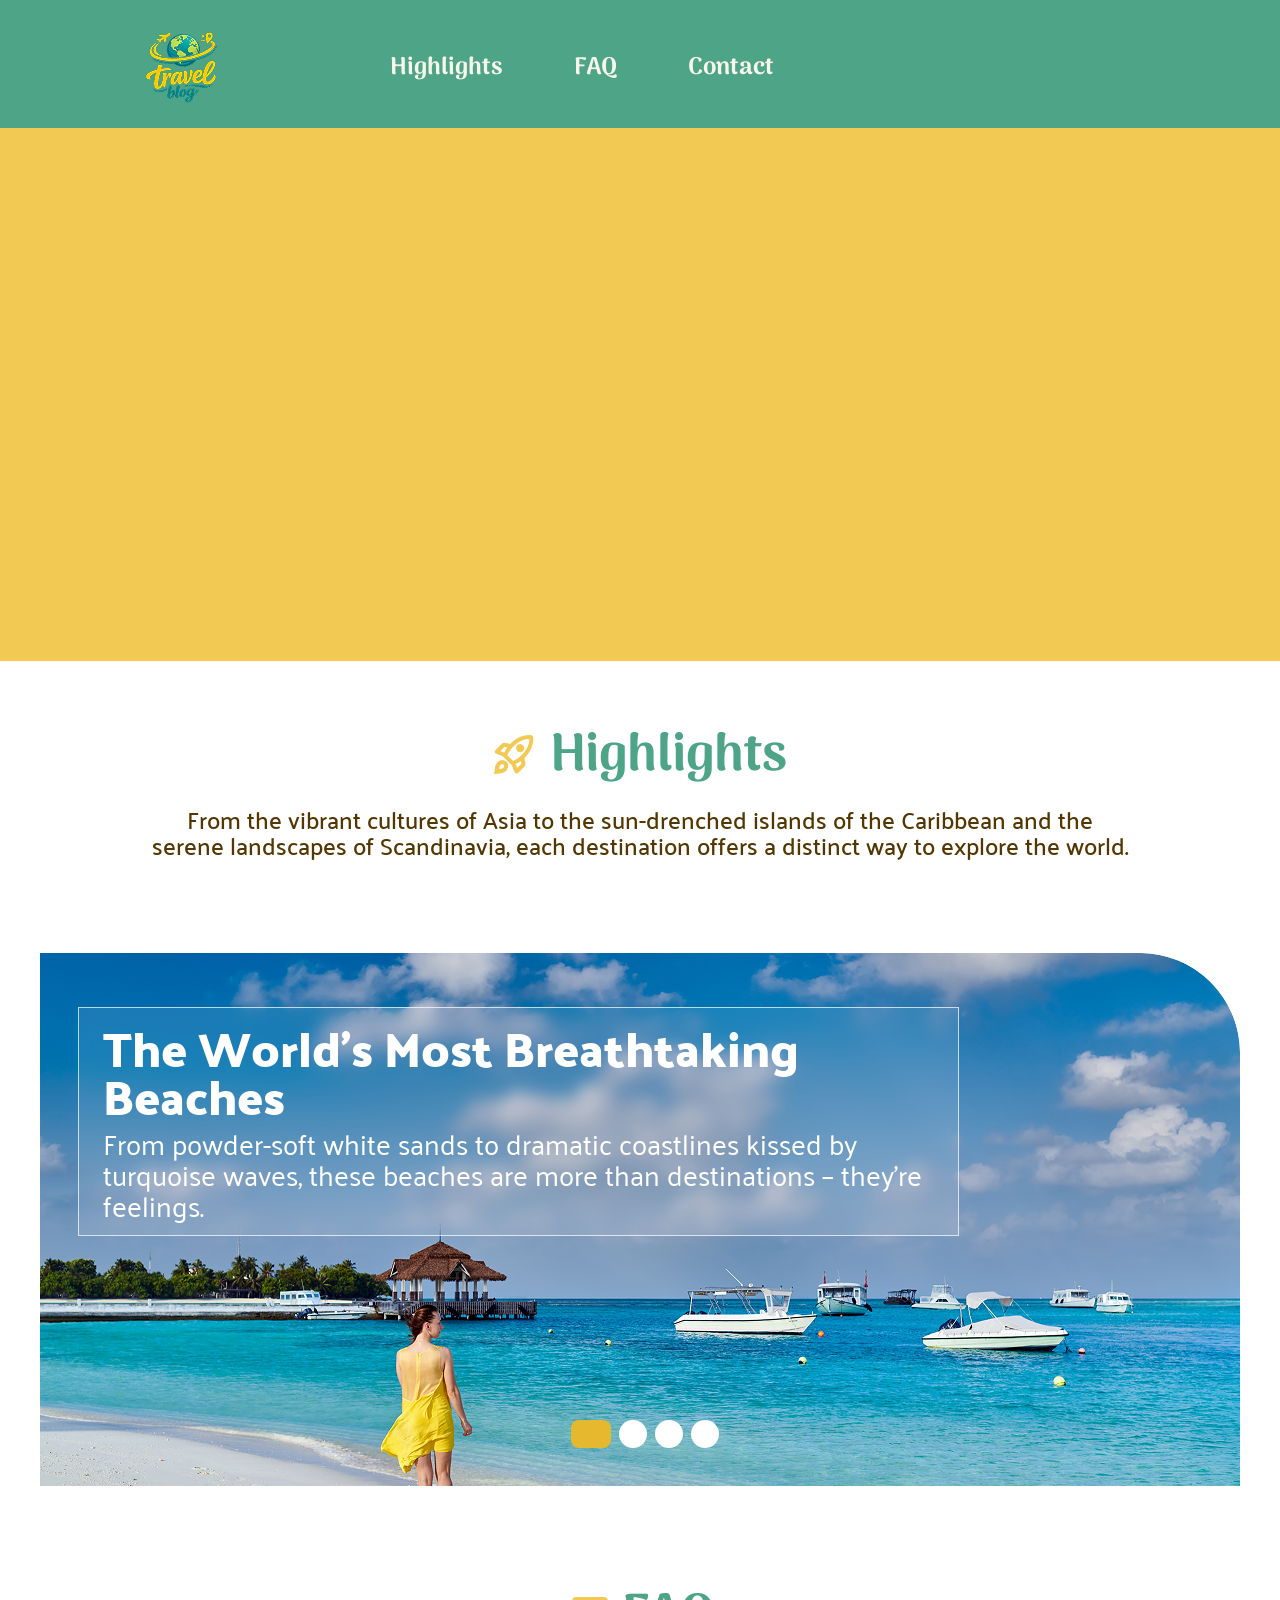
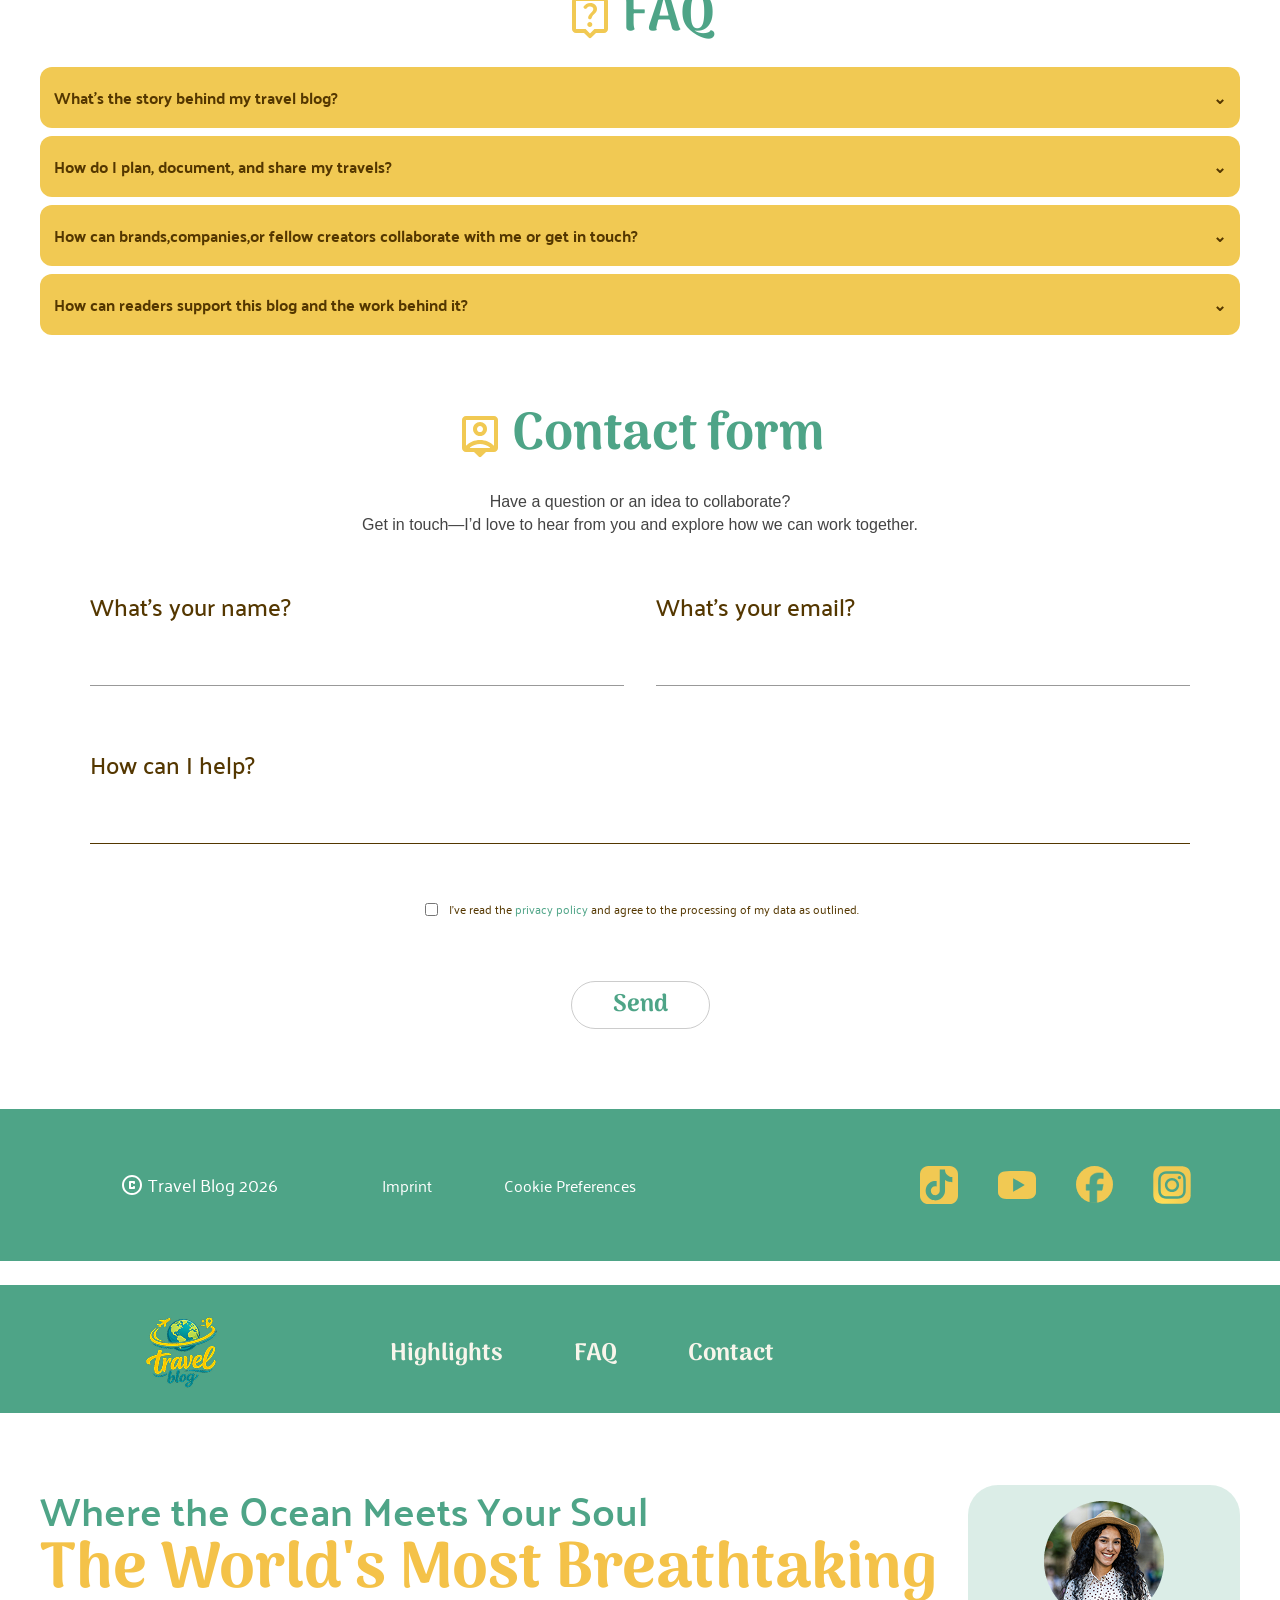
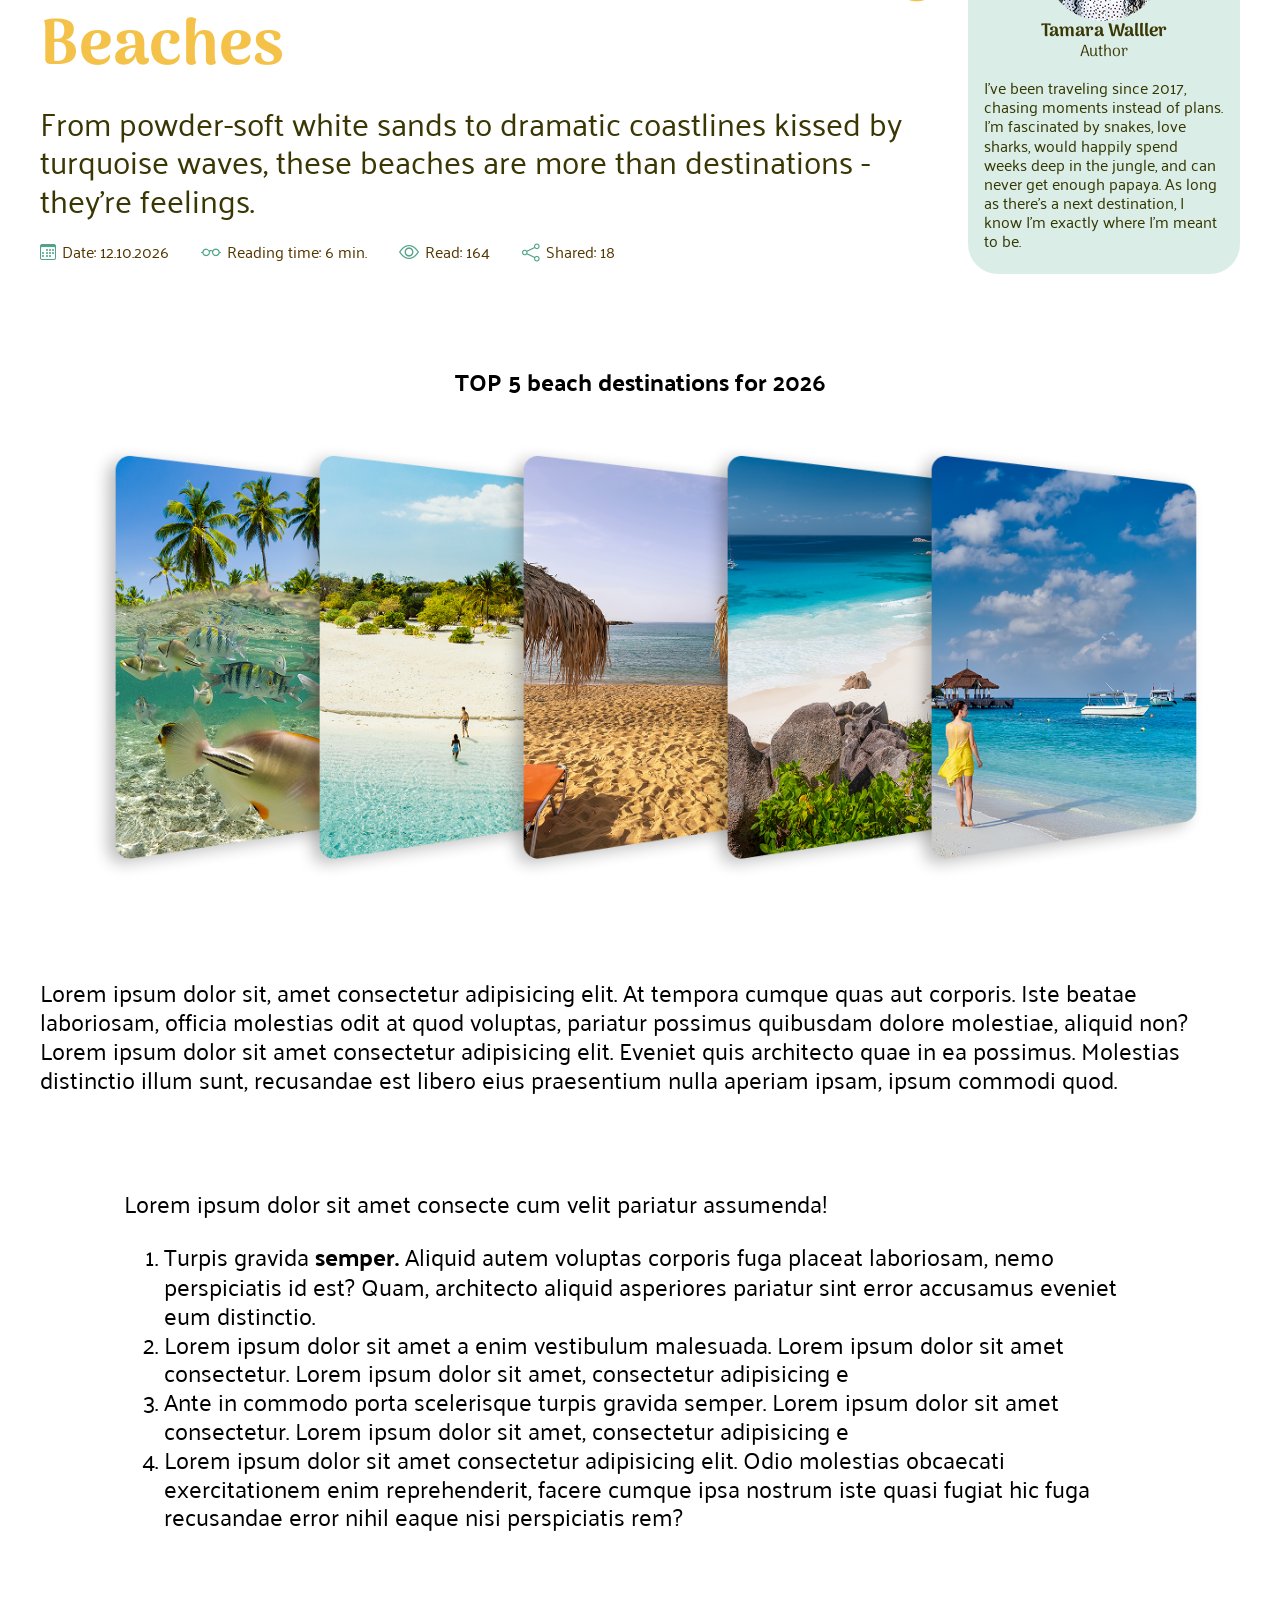
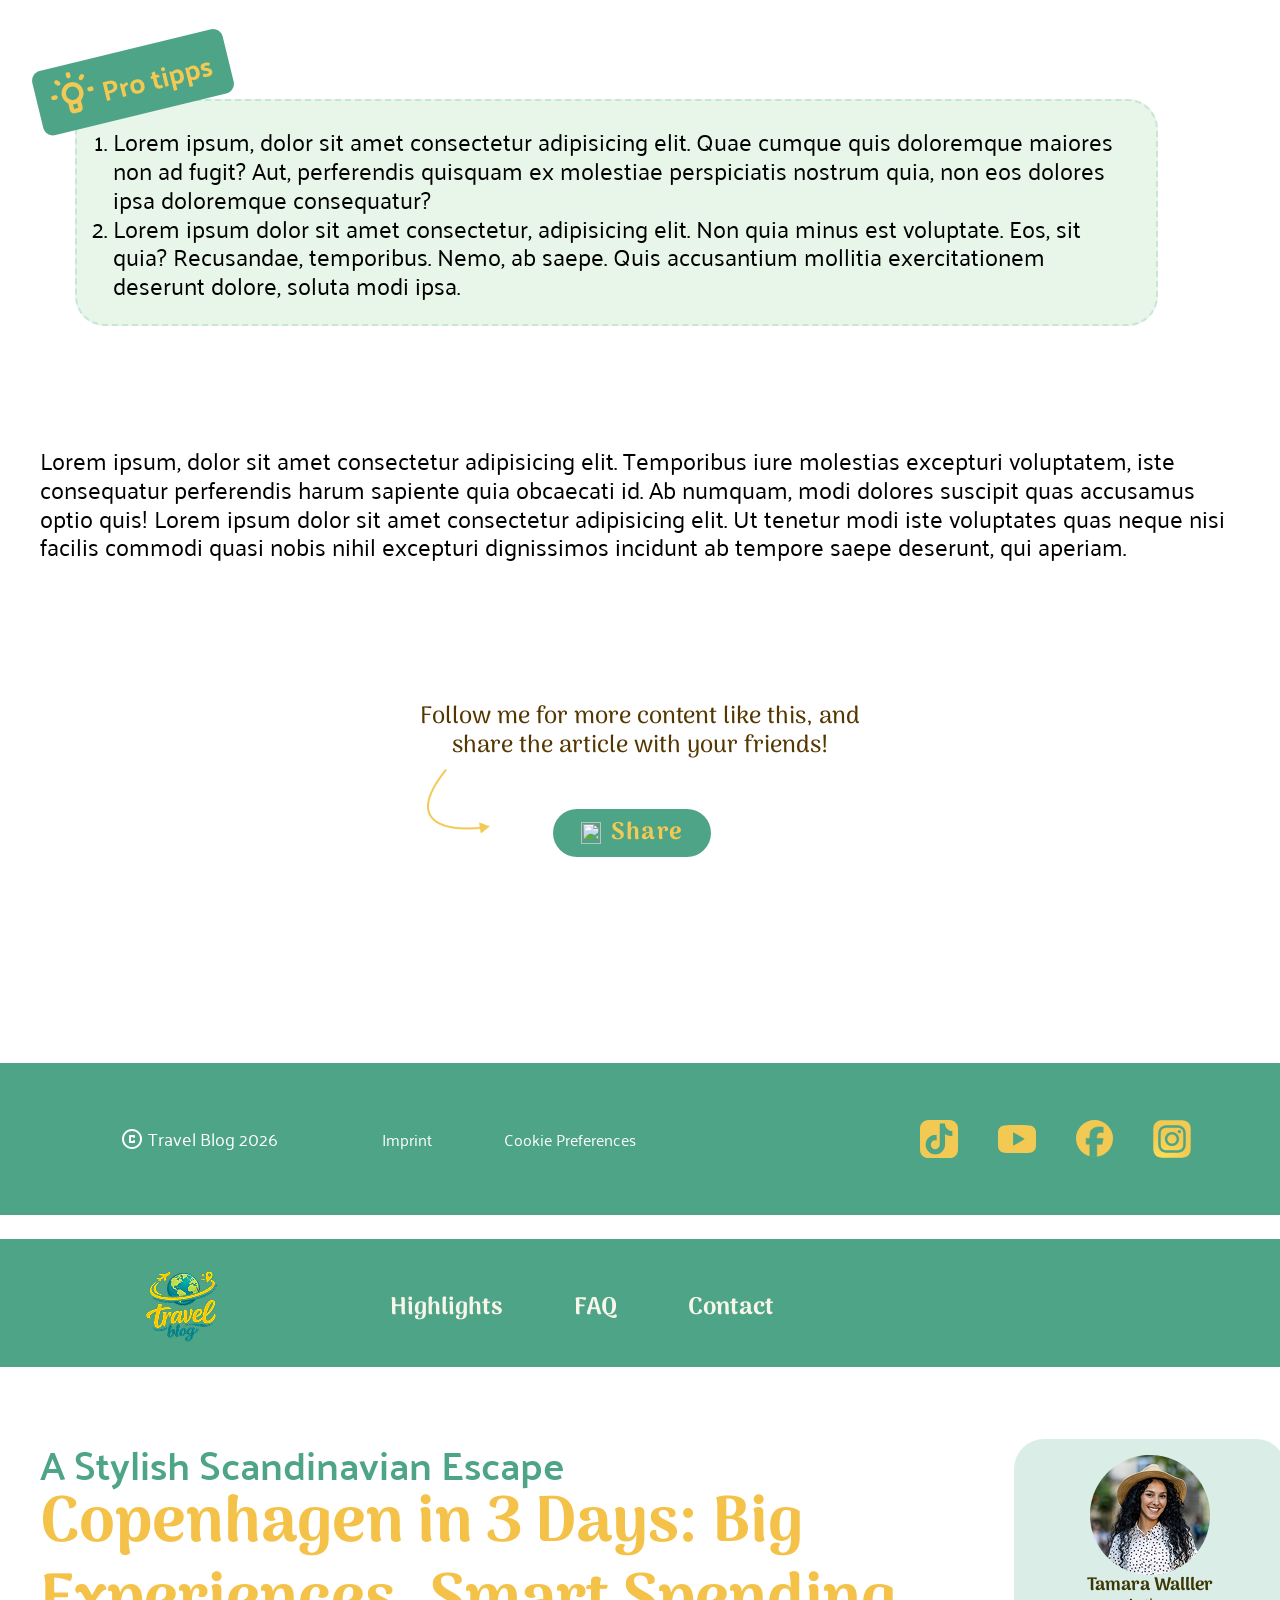
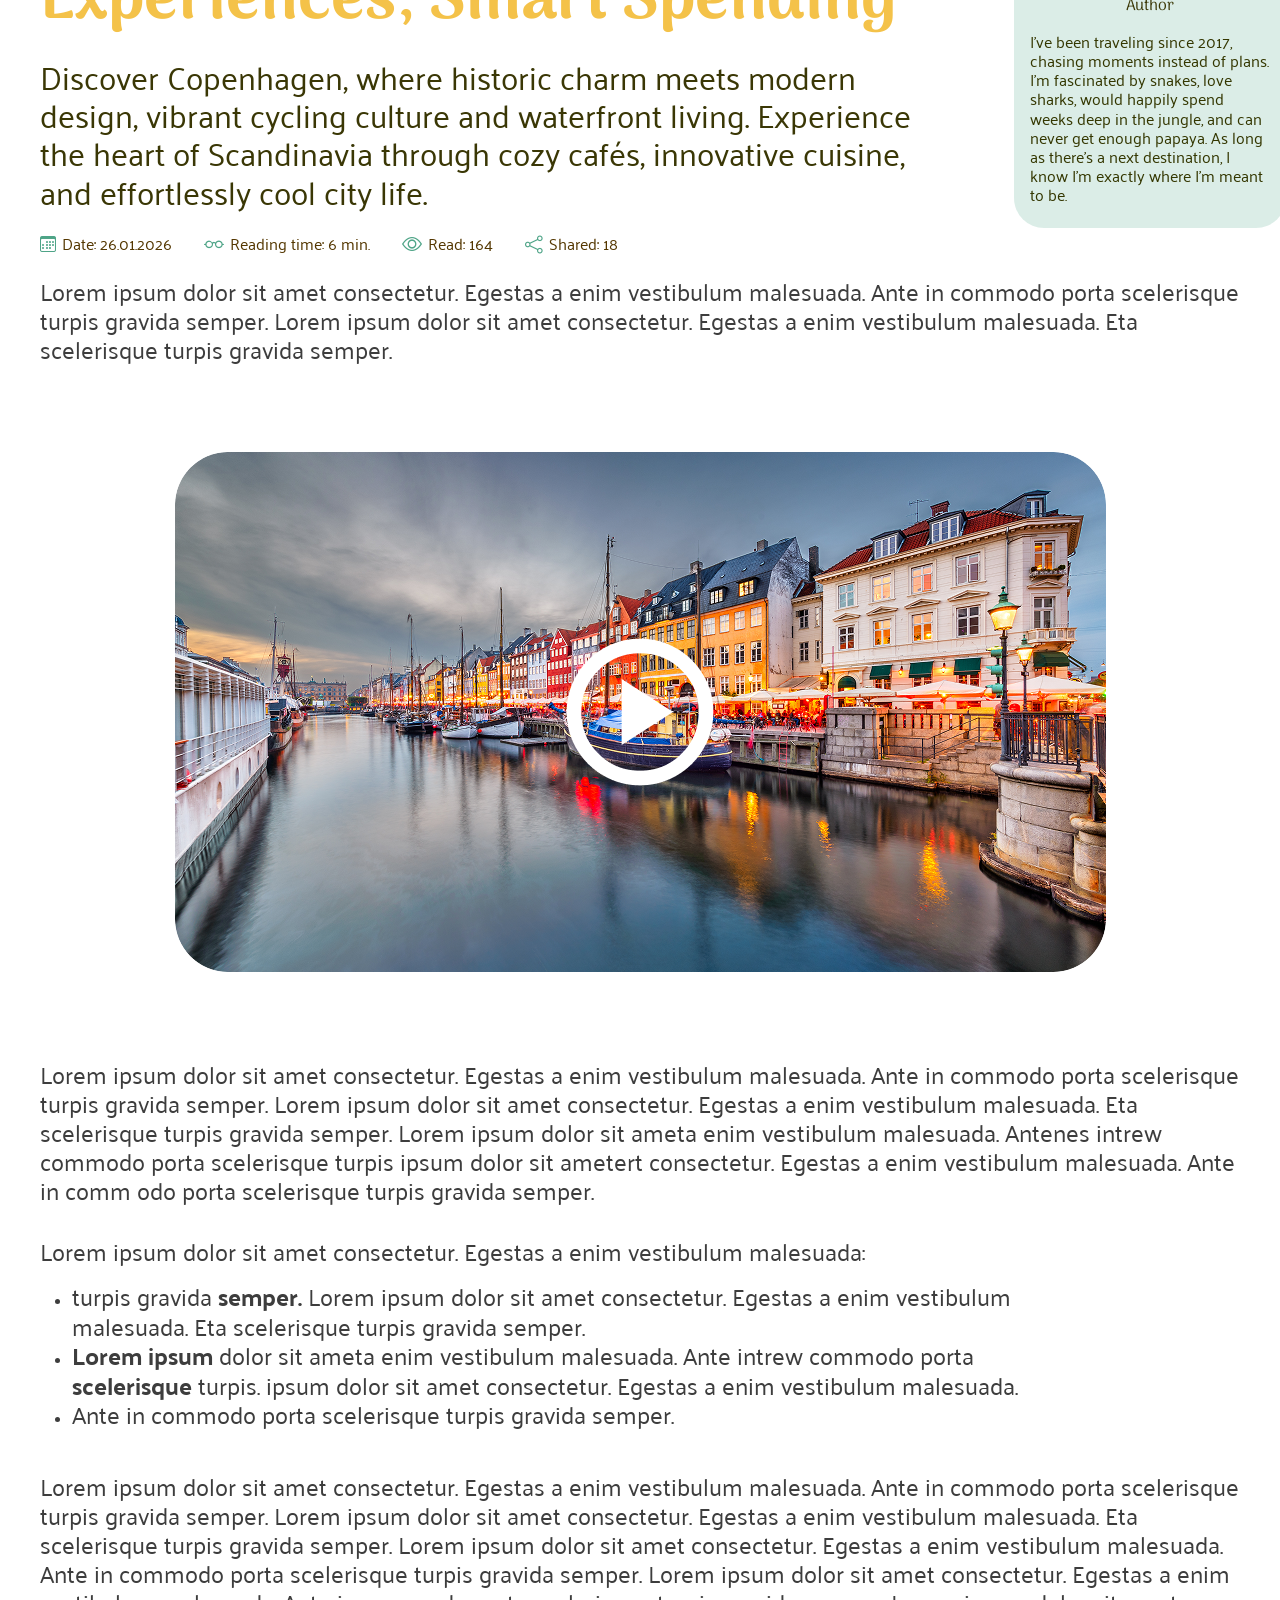
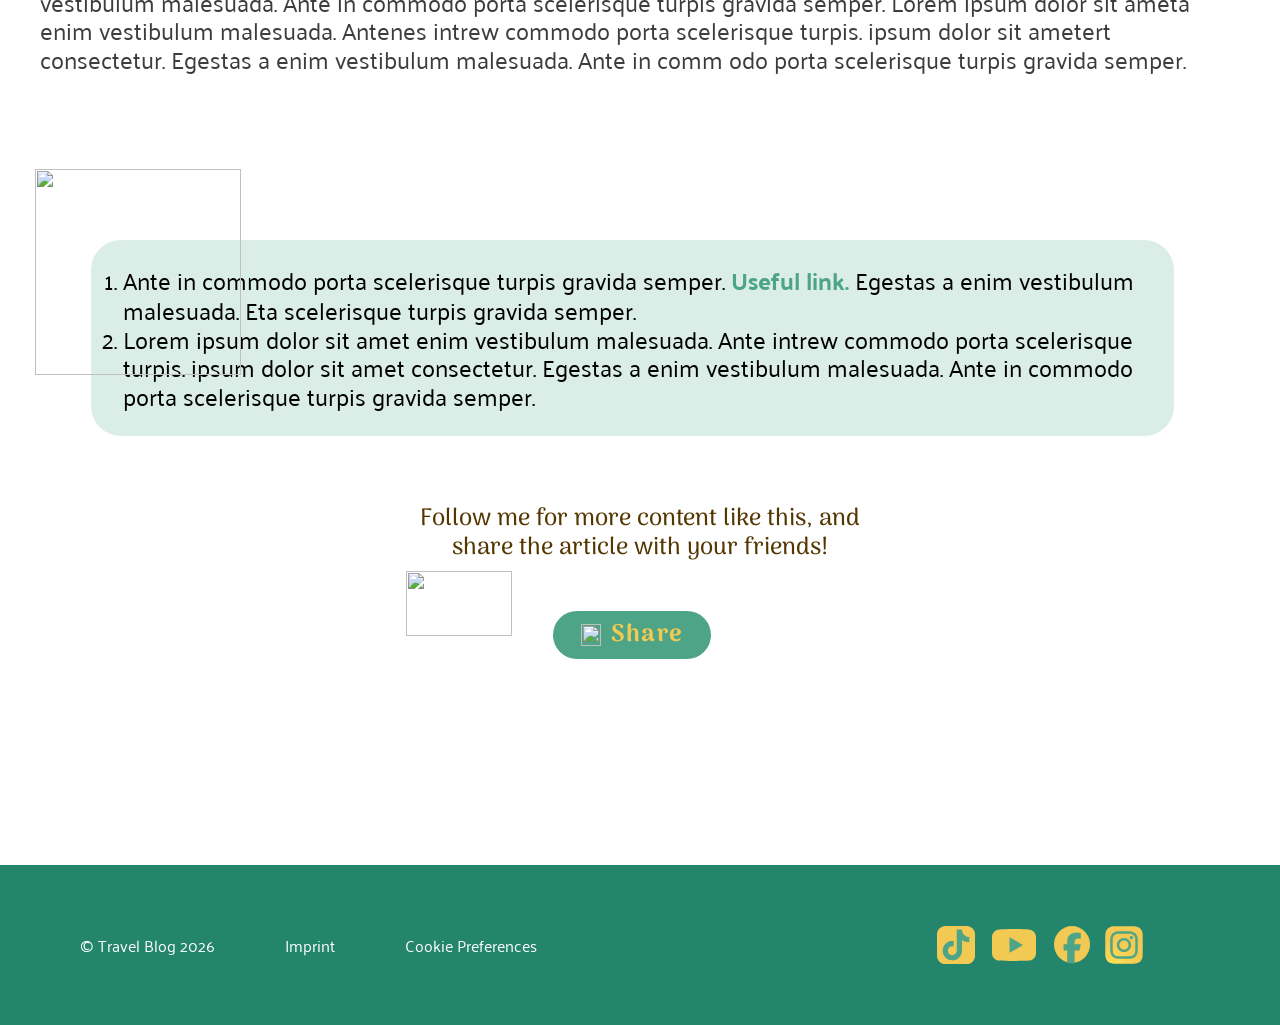
==== commit 4c9c3ff7: "refactor: Code added to HTML, CSS. imgs added to ./img + feat: homepage in mobile version changed" ====
--- a/index.html
+++ b/index.html
@@ -19,8 +19,14 @@
       <a href="#contact">Contact</a>
     </nav>
   </header>
+
   <section class="hero">
   </section>
+
+  <section class="mob-hero">
+    <img src="./img/img-mob/mob-hero.png">
+</section>
+
   <section class="highlights" id="highlights">
     <div class="highlights-intro">
  <h2 class="highlights-title">
@@ -215,6 +221,8 @@
   </div>
 </footer>
 
+<img class="mob-menu-bar" src="./img/img-mob/mob-menu-bar.png">
+
   <header class="header" id="header-first-page">
     <img class="logo" src="img/logo .png" alt="Travel Blog Logo">
 
@@ -329,10 +337,10 @@
 
     <div class="footer-socials" aria-label="Social Media">
      <a href="https://www.tiktok.com/tag/cappadocia" aria-label="TikTok"></a>
-        <img src="./img/tiktok.svg" alt="TikTok" style="cursor: pointer;" onclick="window.open('https://www.tiktok.com/tag/cappadocia', '_blank')">
+        <img src="img/tiktok.svg" alt="TikTok" style="cursor: pointer;" onclick="window.open('https://www.tiktok.com/tag/cappadocia', '_blank')">
       </a>
      <a href="https://www.youtube.com/results?search_query=cappadocia+travel" aria-label="YouTube"></a>
-        <img src="./img/youtube.svg" alt="YouTube" style="cursor: pointer;" onclick="window.open('https://www.youtube.com/results?search_query=cappadocia+travel', '_blank')">
+        <img src="img/youtube.svg" alt="YouTube" style="cursor: pointer;" onclick="window.open('https://www.youtube.com/results?search_query=cappadocia+travel', '_blank')">
       </a>
       <a href="https://www.facebook.com/hashtag/cappadocia" aria-label="Facebook"></a>
         <img src="img/facebook.svg" alt="Facebook" style="cursor: pointer;" onclick="window.open('https://www.facebook.com/hashtag/cappadocia', '_blank')">
@@ -344,17 +352,19 @@
   </div>
 </footer>
 
-
-<section class="second-page">
-  <header class="header">
-  <img class="logo" src="img/logo .png" alt="Travel Blog Logo">
-
-  <nav class="navigation">
-    <a href="#highlights">Highlights</a>
-    <a href="#faq">FAQ</a>
-    <a href="#contact">Contact</a>
-  </nav>
-</header>
+  <header class="header" id="header-first-page">
+    <img class="logo" src="img/logo .png" alt="Travel Blog Logo">
+
+    <nav class="navigation">
+      <a href="#highlights">Highlights</a>
+      <a href="#faq">FAQ</a>
+      <a href="#contact">Contact</a>
+    </nav>
+  </header>
+
+
+
+
 <main class="article-content">
   <section class="article-top">
   <div class="article-intro">
--- a/style.css
+++ b/style.css
@@ -623,7 +623,37 @@
     grid-template-columns: 1fr;
     gap: 20px;
   }
-}
+
+  .mob-hero > img {
+    height: 450px;
+    width: 100%;
+        object-fit: cover;
+        display:block;
+  }
+
+  .mob-menu-bar {
+     position: fixed;
+  bottom: 0;
+  left: 0;
+  width: 100%;
+  z-index: 1000;
+  }
+  
+  .hero {
+    display: none;
+  }
+}
+
+@media (min-width: 601px) {
+   .mob-menu-bar {
+    display: none;
+  }
+
+  .mob-hero {
+    display: none;
+  }
+}
+
 .contact-section h2 {
   display: flex;
   align-items: center;
@@ -786,7 +816,8 @@
   }
 }
 .site-footer {
-  width: 100%;
+  width: 100vw;
+  margin-left: calc(50% - 50vw);
   height: 152px;
   padding: 60px 120px;
   box-sizing: border-box;
@@ -968,10 +999,14 @@
 
 
 .pro-box-3 {
-  padding: 0 35px;
+  padding: 0 35px 72px 35px;
   margin-top: 72px;
   width: 1200px;
   position: relative;
+}
+
+.pro-box-4 {
+  padding-bottom: 72px;
 }
 
 .pro-tipps-img {
@@ -998,10 +1033,10 @@
 
 .header {
   box-sizing: border-box;
-  width: 100%;
+  width: 100vw;
   height: 128px;
   padding: 32px 0 24px 146px;
-
+  margin-left: calc(50% - 50vw);
   display: flex;
   align-items: center;
 
@@ -1095,7 +1130,7 @@
   margin-top: 24px;
 }
 .article-content {
-  width: calc(100% - 240px);
+  
   max-width: 1200px;
   margin: 0 auto;
   padding-top: 72px;
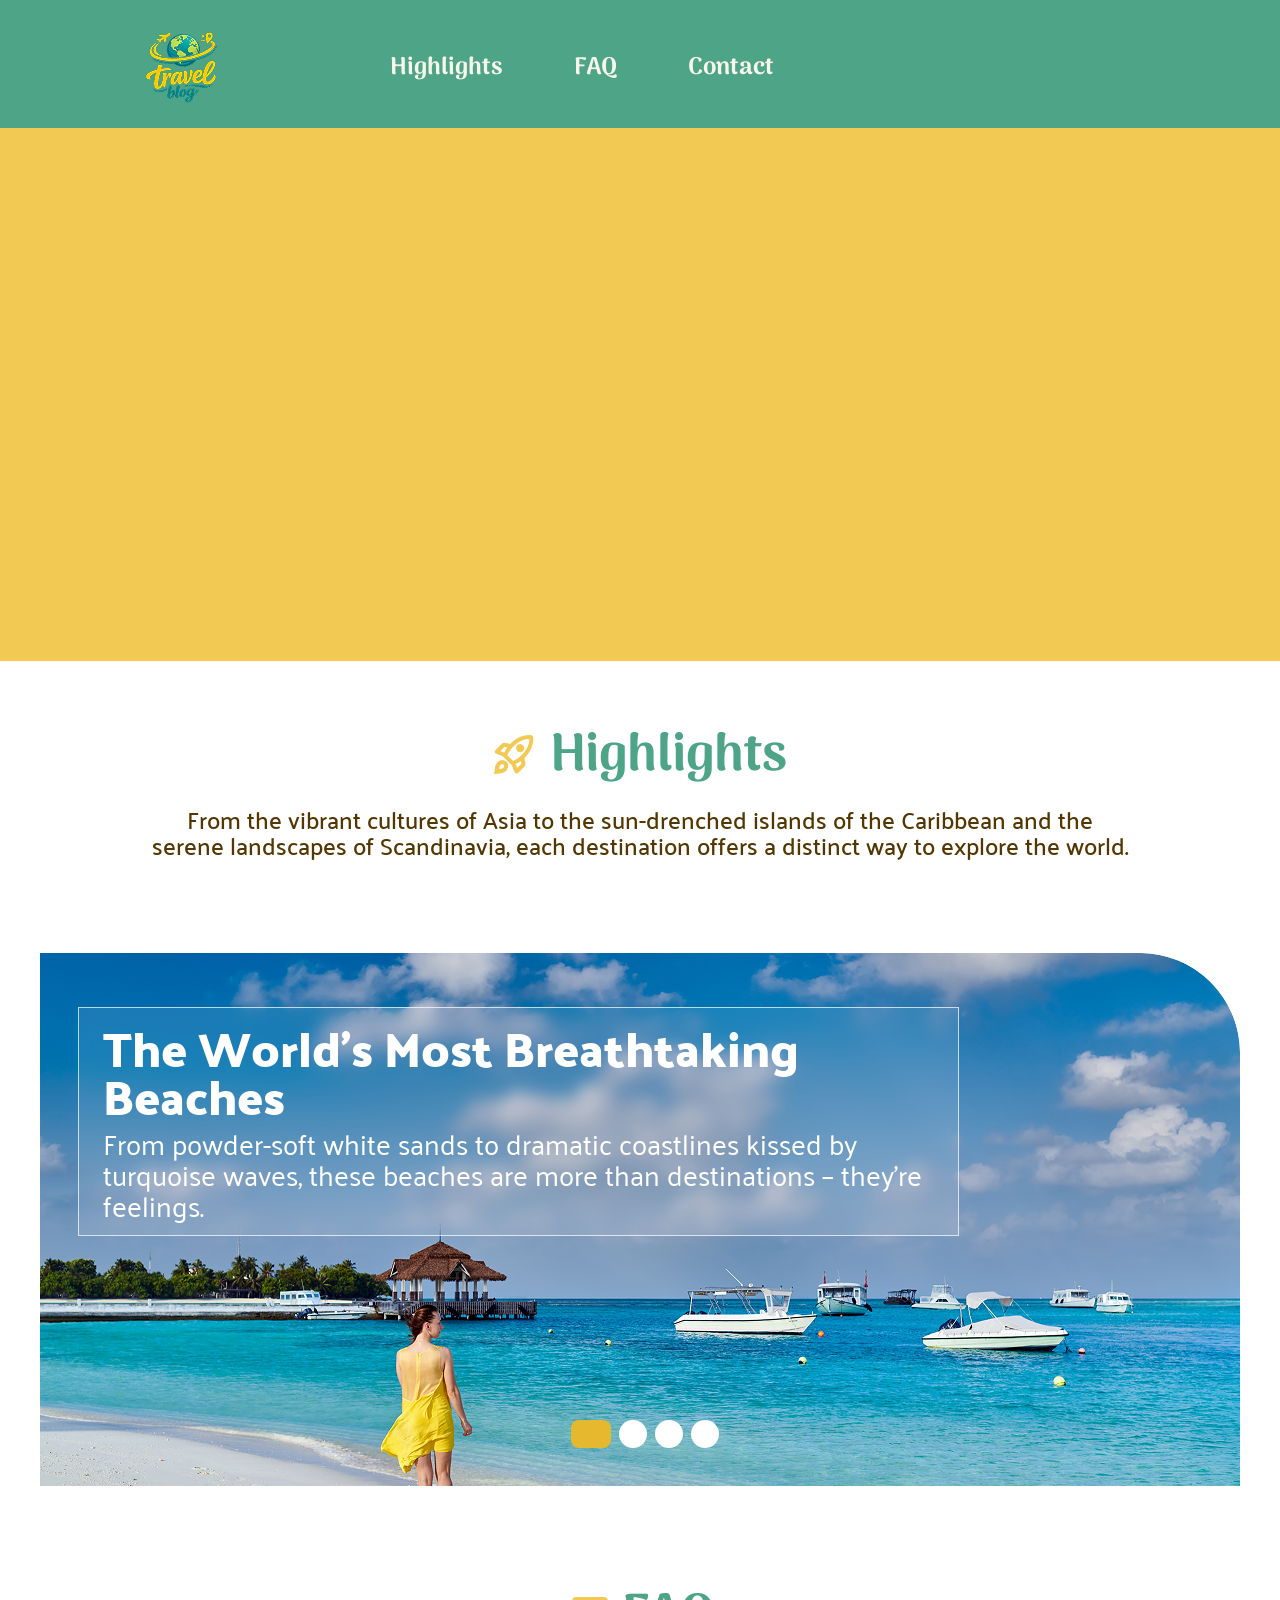
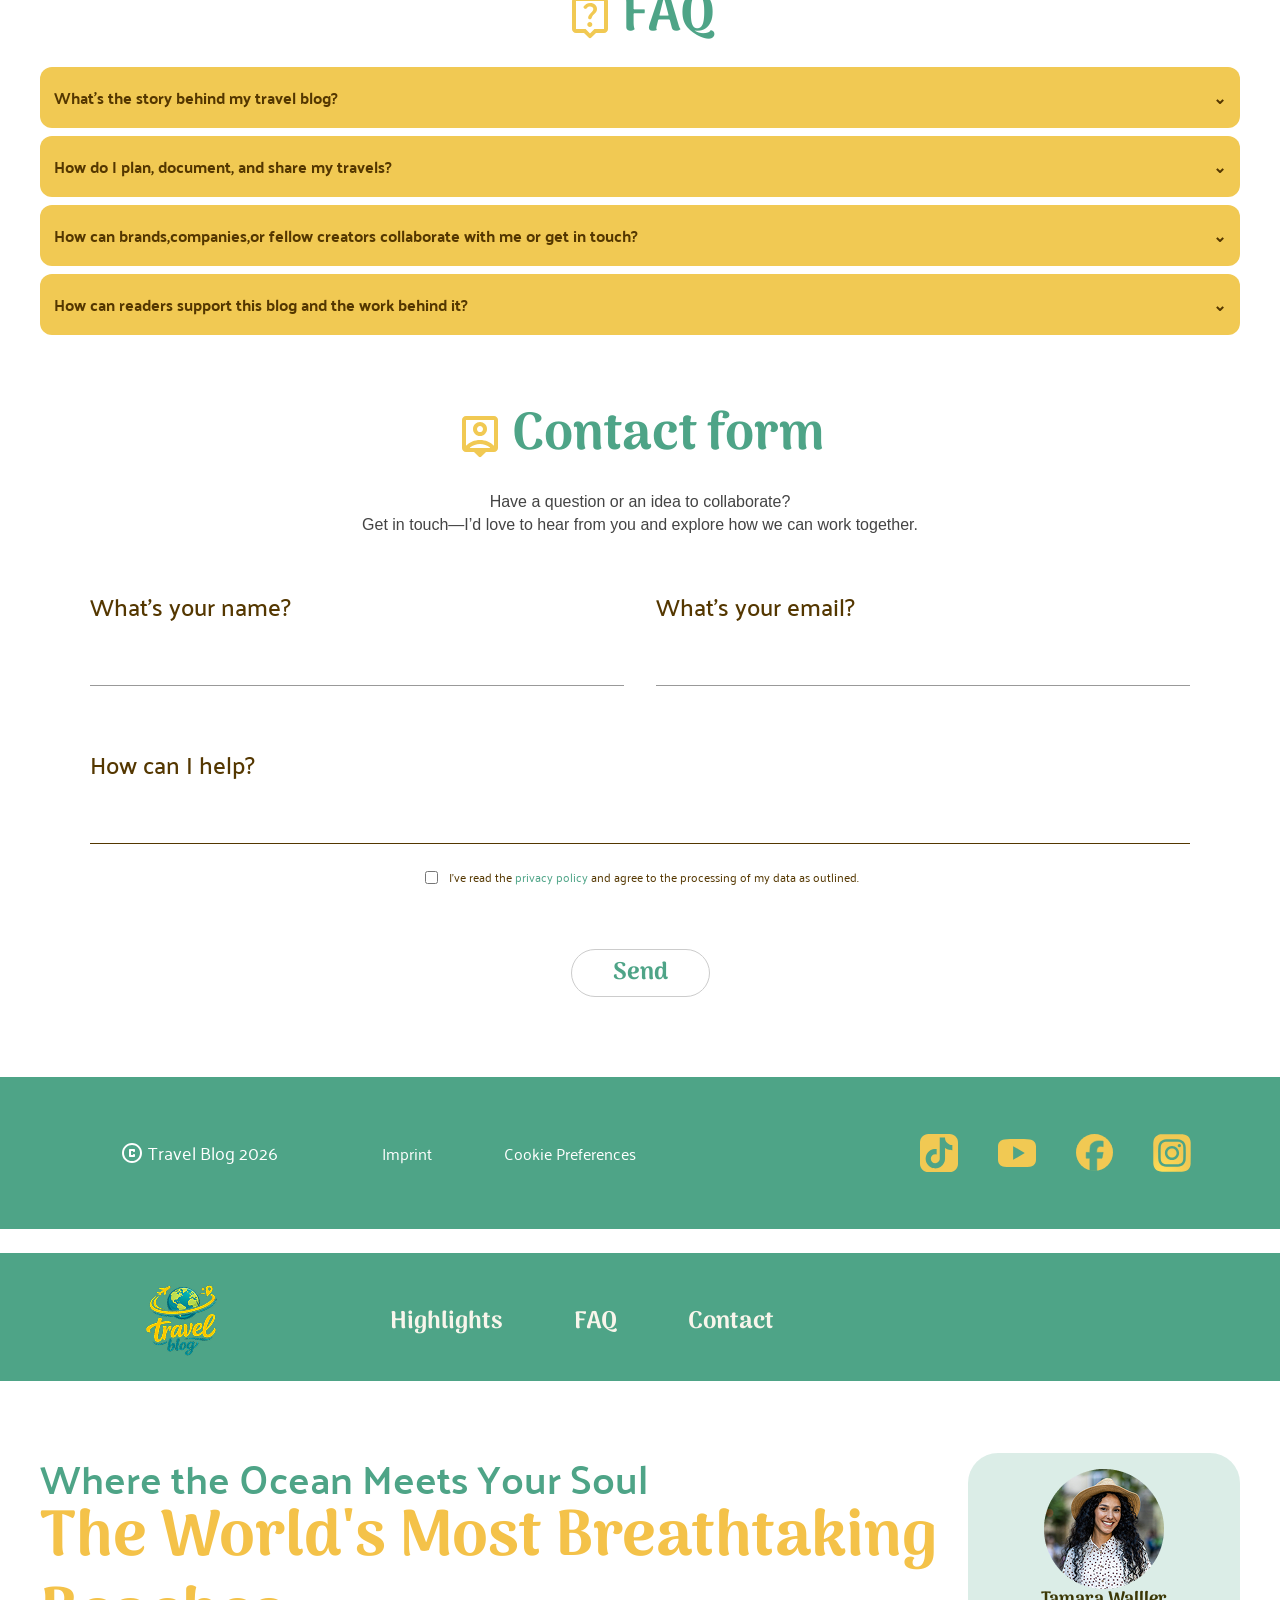
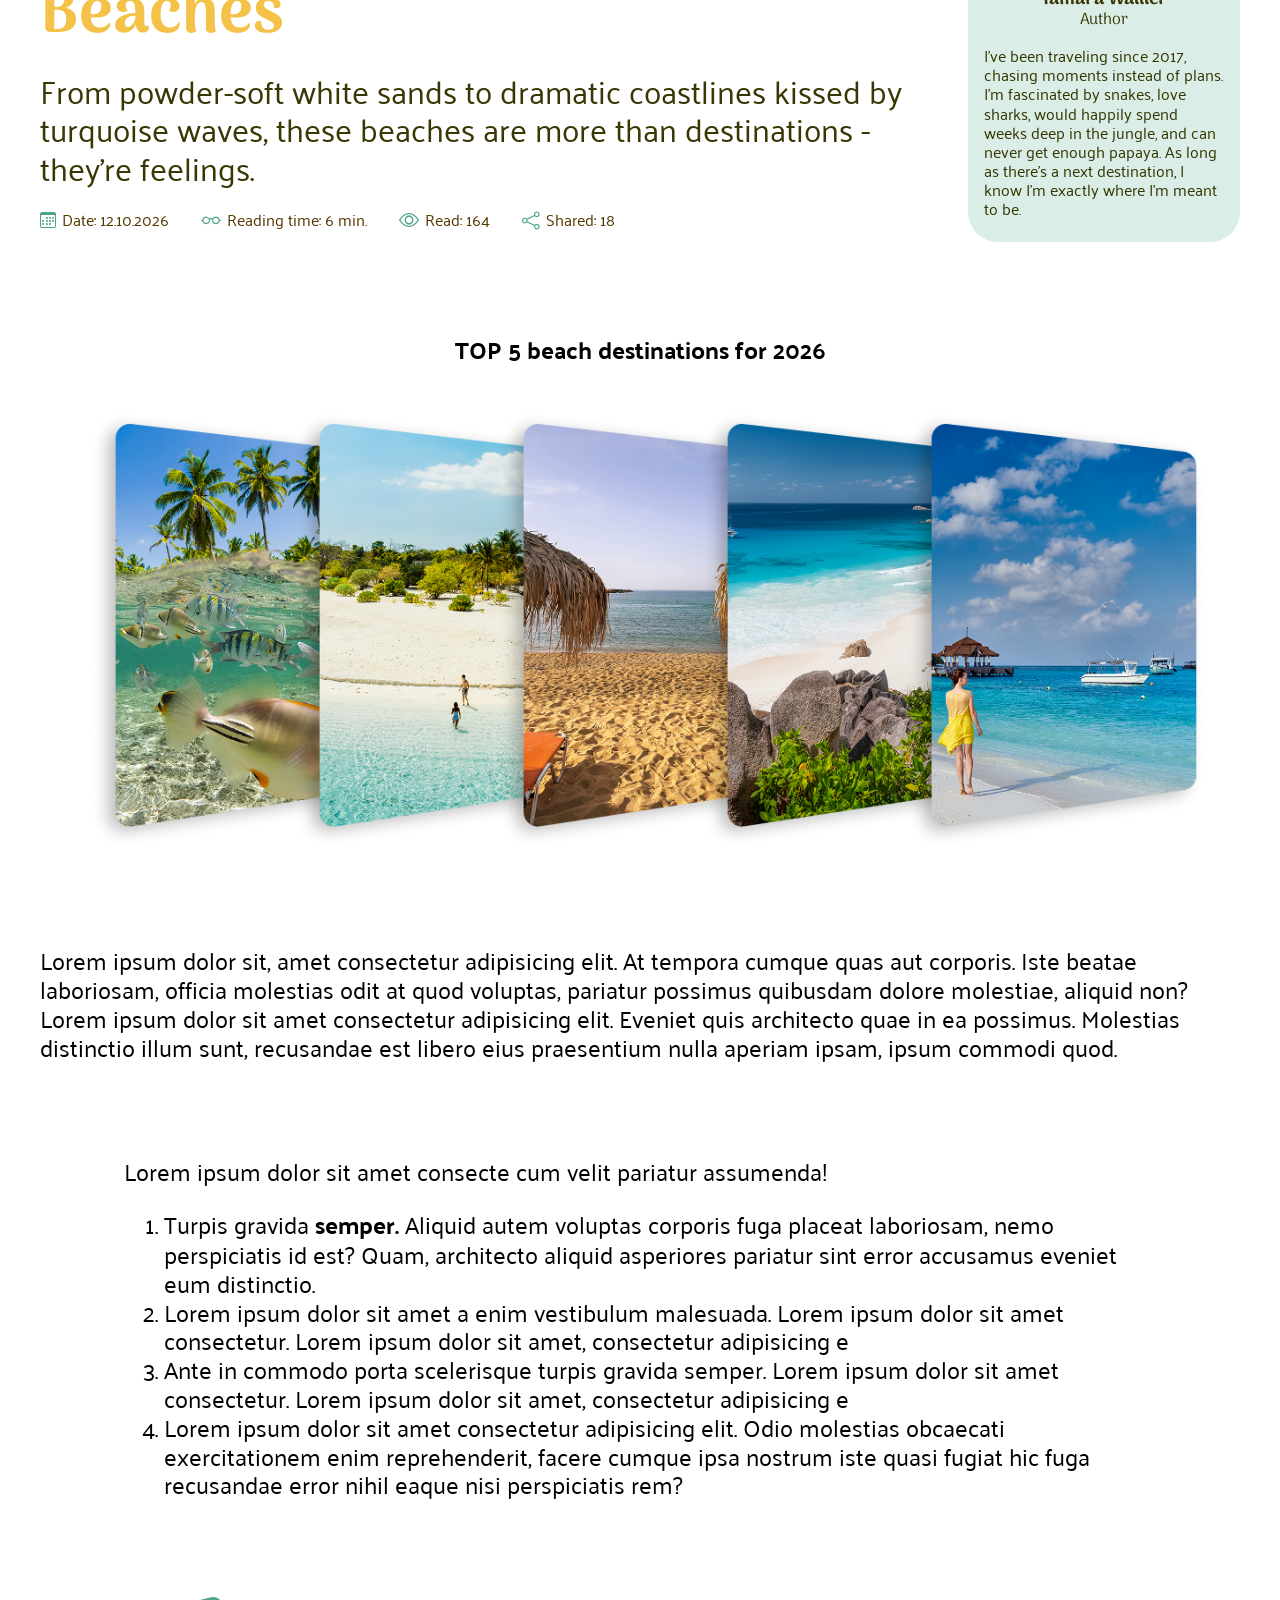
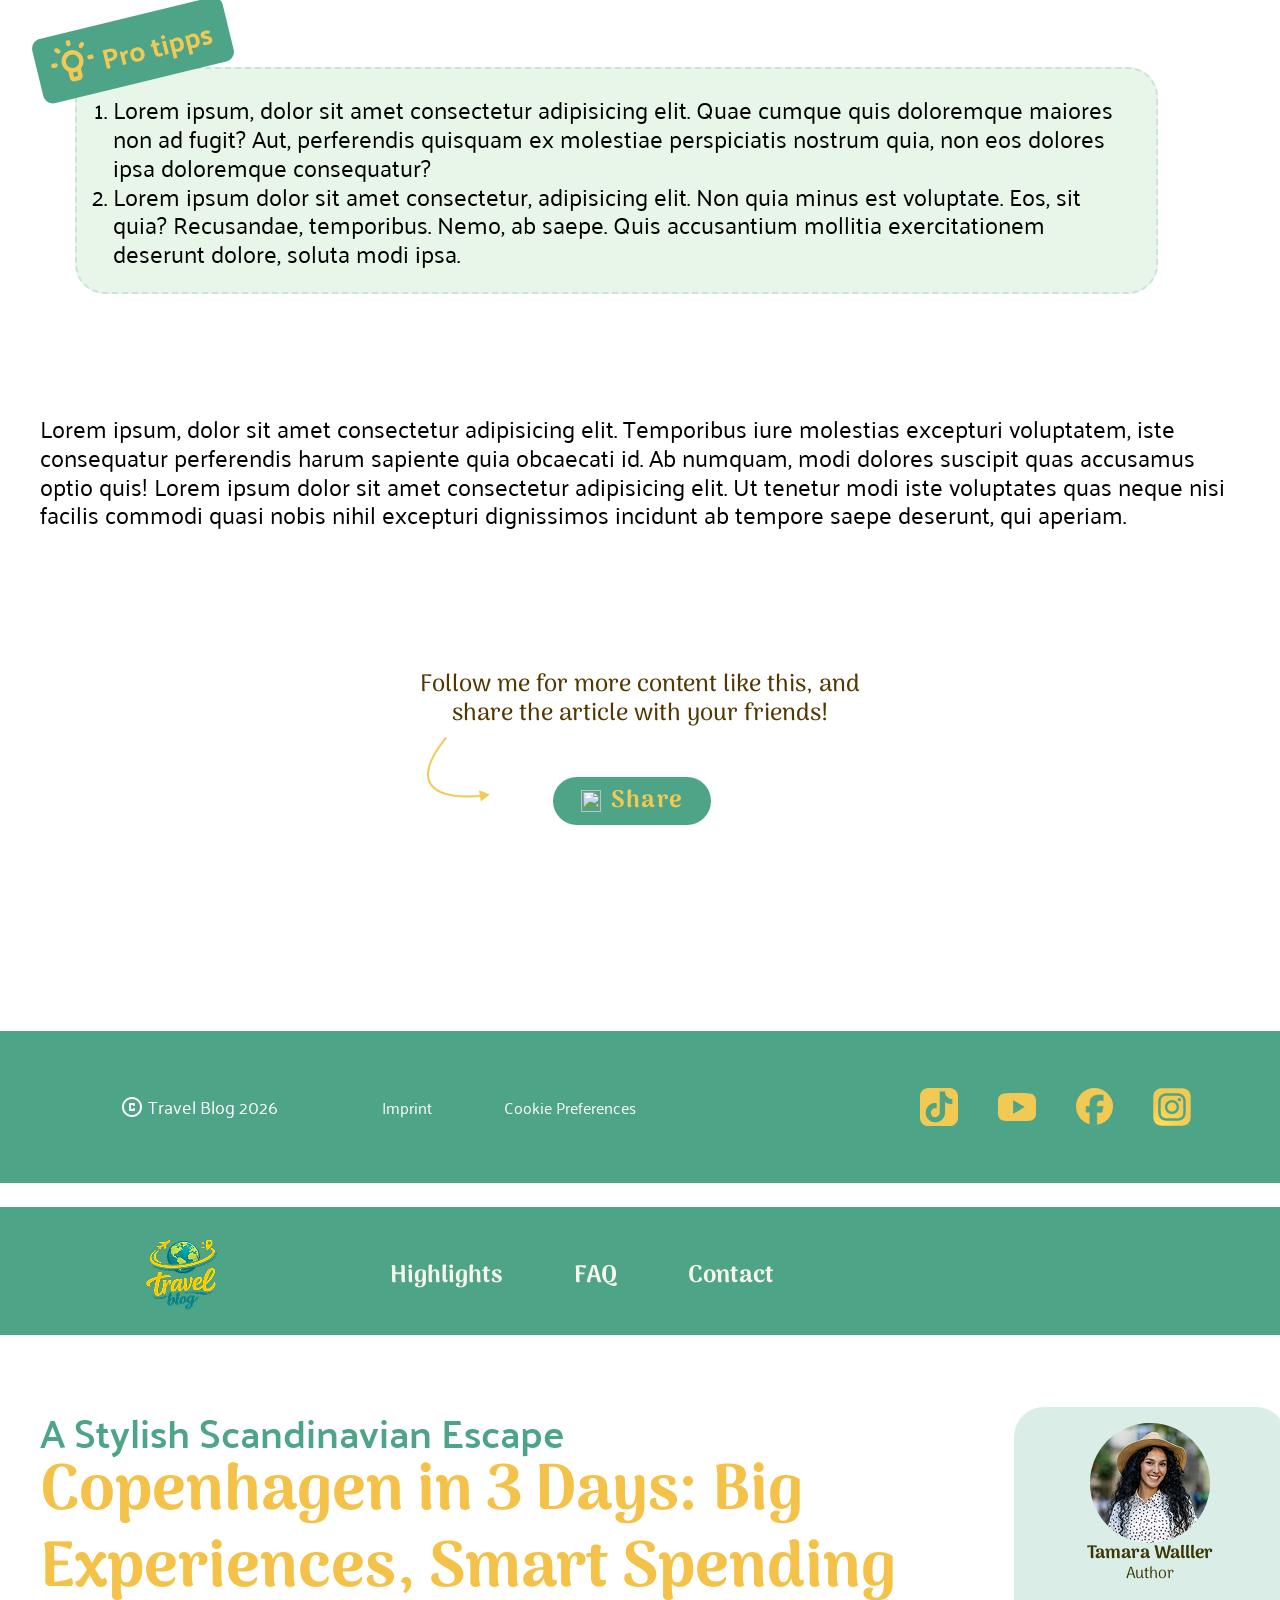
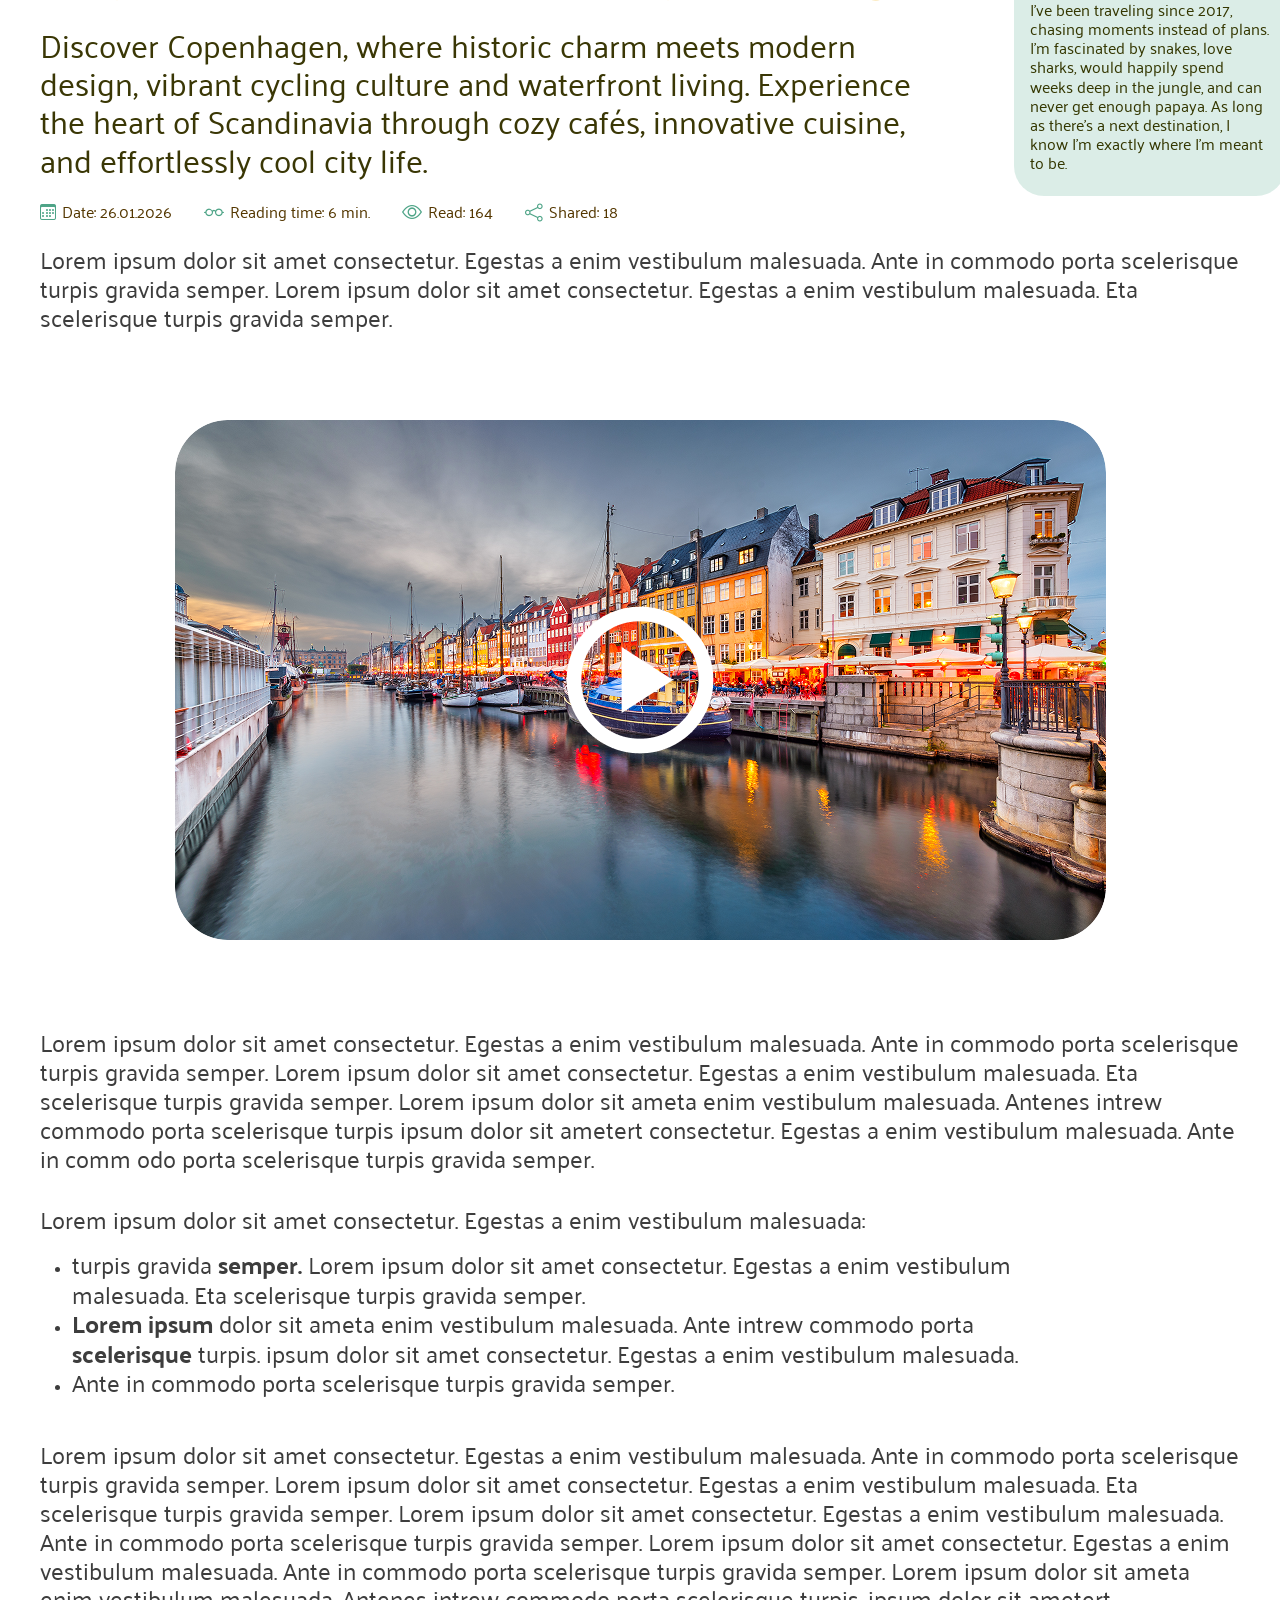
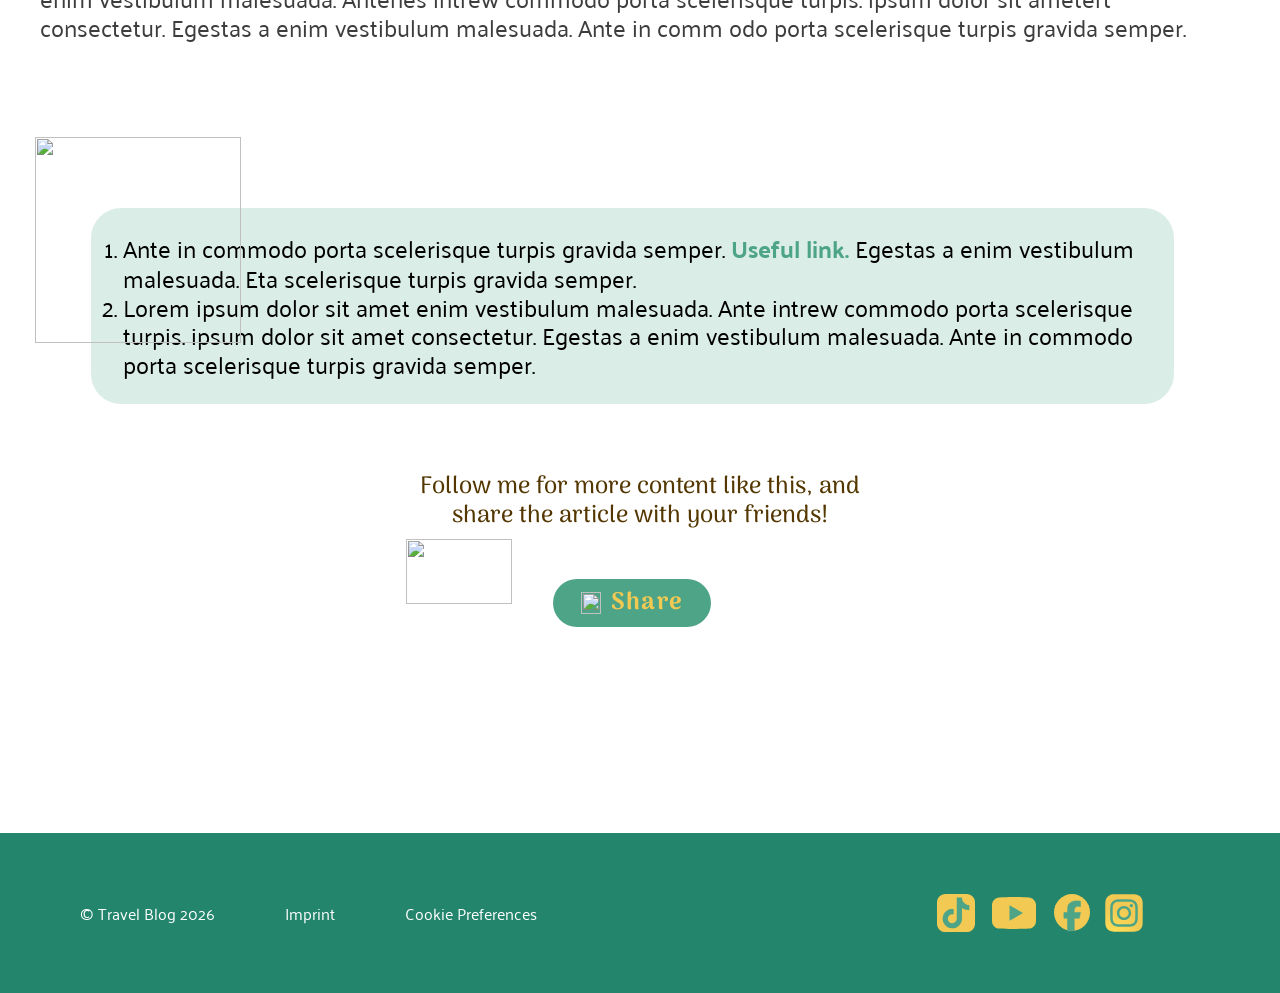
==== commit 72337fdf: "refactor: Code added to HTML, CSS and IMG." ====
--- a/index.html
+++ b/index.html
@@ -11,7 +11,7 @@
 <body>
 
   <header class="header">
-    <img class="logo" src="img/logo .png" alt="Travel Blog Logo">
+    <img class="logo" src="img/logo.png" alt="Travel Blog Logo">
 
     <nav class="navigation">
       <a href="#highlights">Highlights</a>
@@ -224,7 +224,7 @@
 <img class="mob-menu-bar" src="./img/img-mob/mob-menu-bar.png">
 
   <header class="header" id="header-first-page">
-    <img class="logo" src="img/logo .png" alt="Travel Blog Logo">
+    <img class="logo" src="img/logo.png" alt="Travel Blog Logo">
 
     <nav class="navigation">
       <a href="#highlights">Highlights</a>
@@ -233,7 +233,7 @@
     </nav>
   </header>
 
-<main class="article-content">
+<main class="article-content" id="mob-article-content-01">
   <section class="article-top" id="article-top-article-01">
     <div class="article-intro">
       <p class="article-subtitle">Where the Ocean Meets Your Soul</p>
@@ -322,6 +322,7 @@
 </a>
   </div>
 </section>
+</main>
 
 <footer class="site-footer">
   <div class="footer-inner">
@@ -353,7 +354,7 @@
 </footer>
 
   <header class="header" id="header-first-page">
-    <img class="logo" src="img/logo .png" alt="Travel Blog Logo">
+    <img class="logo" src="img/logo.png" alt="Travel Blog Logo">
 
     <nav class="navigation">
       <a href="#highlights">Highlights</a>
--- a/style.css
+++ b/style.css
@@ -619,6 +619,7 @@
 }
 
 @media (max-width: 600px) {
+
   .contact-fields {
     grid-template-columns: 1fr;
     gap: 20px;
@@ -642,6 +643,20 @@
   .hero {
     display: none;
   }
+
+  #mob-article-content-01 {
+    width: 345px;
+  }
+
+  .article-subtitle {
+ 
+font-size: 20px;
+
+}
+
+.article-description {
+  font-size: 18px;
+}
 }
 
 @media (min-width: 601px) {
@@ -710,7 +725,7 @@
   margin: 0;
   display: flex;
   flex-direction: column;
-  gap: 56px;
+  
 }
 
 .input-fields {
@@ -801,6 +816,19 @@
 }
 
 @media (max-width: 600px) {
+
+  .navigation a {
+    display: none;
+  }
+
+.faq-section {
+  padding: 16px 14px;
+}
+
+.contact-section {
+  width: 338px;
+}
+
   .contact-fields {
     grid-template-columns: 1fr;
     height: auto;
@@ -813,6 +841,10 @@
 
   .contact-section h2 {
     font-size: 36px;
+  }
+
+  .carousel-image {
+    height:533px;
   }
 }
 .site-footer {
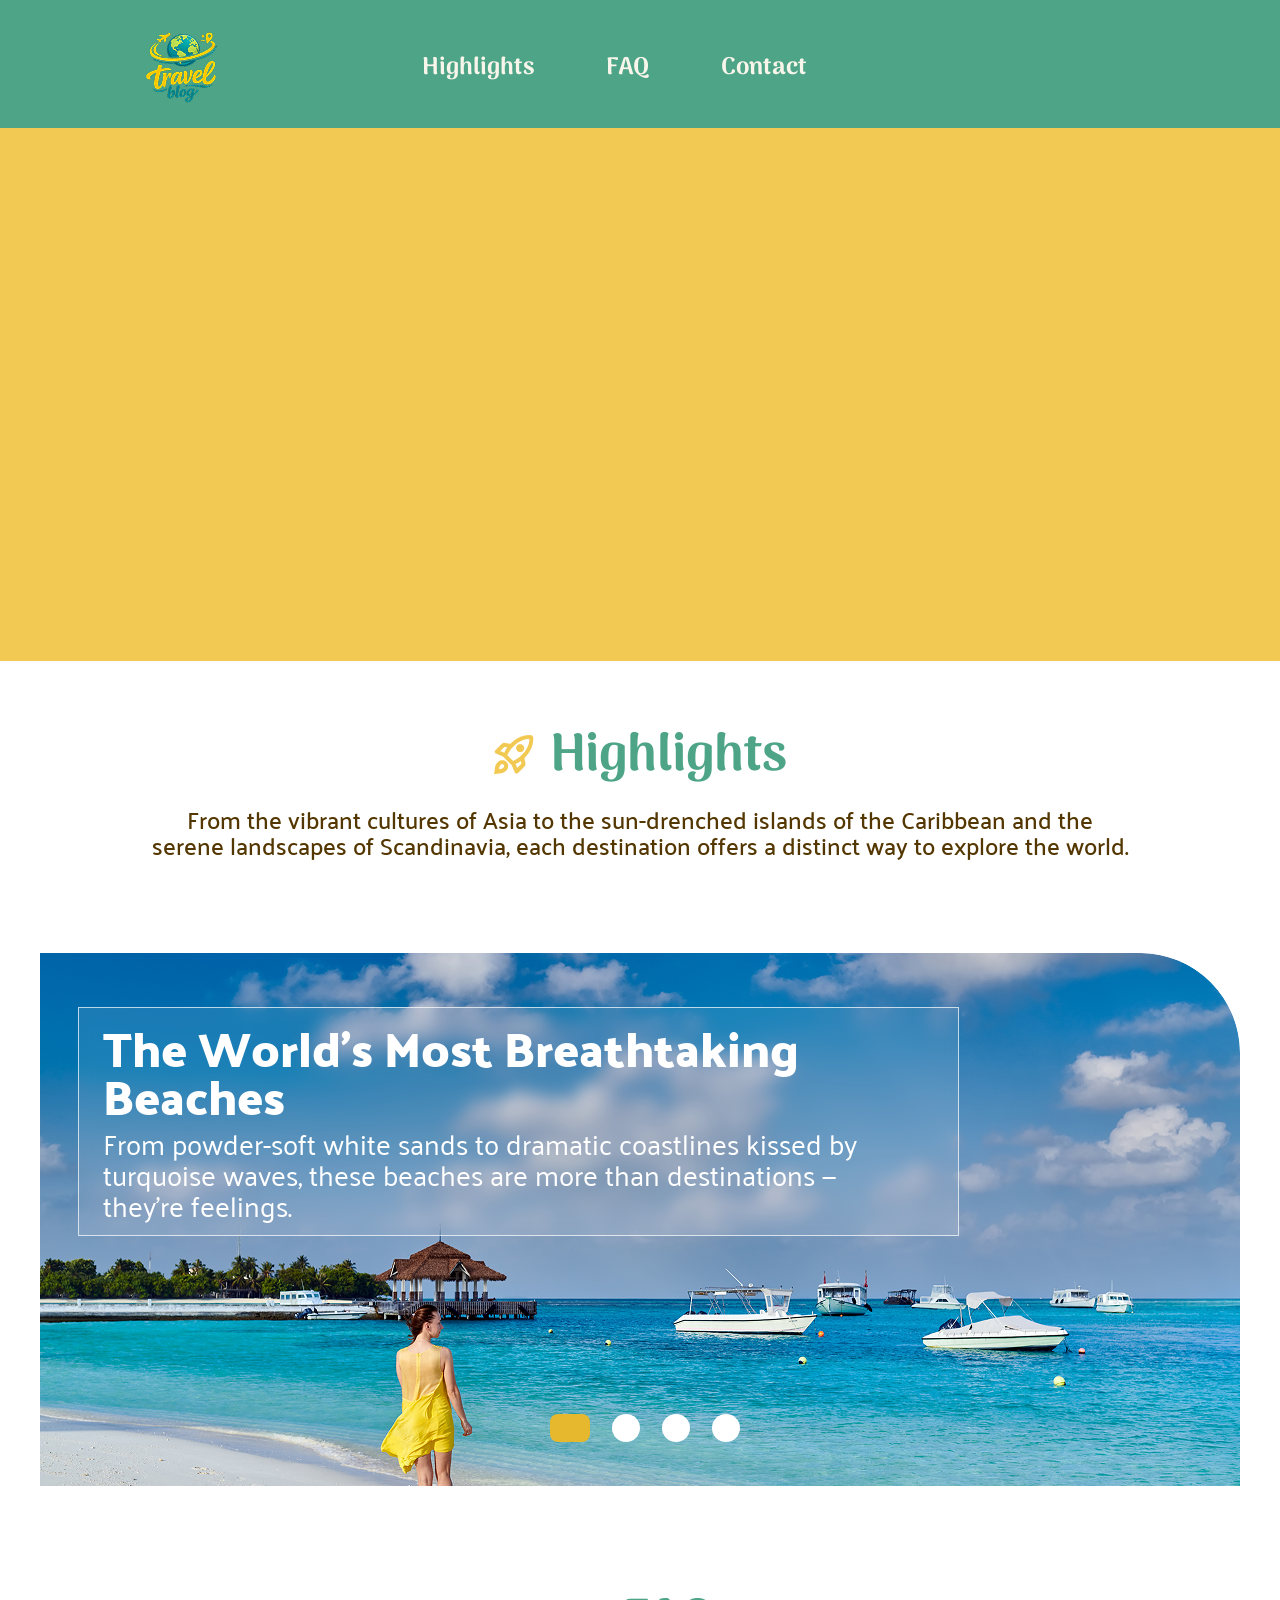
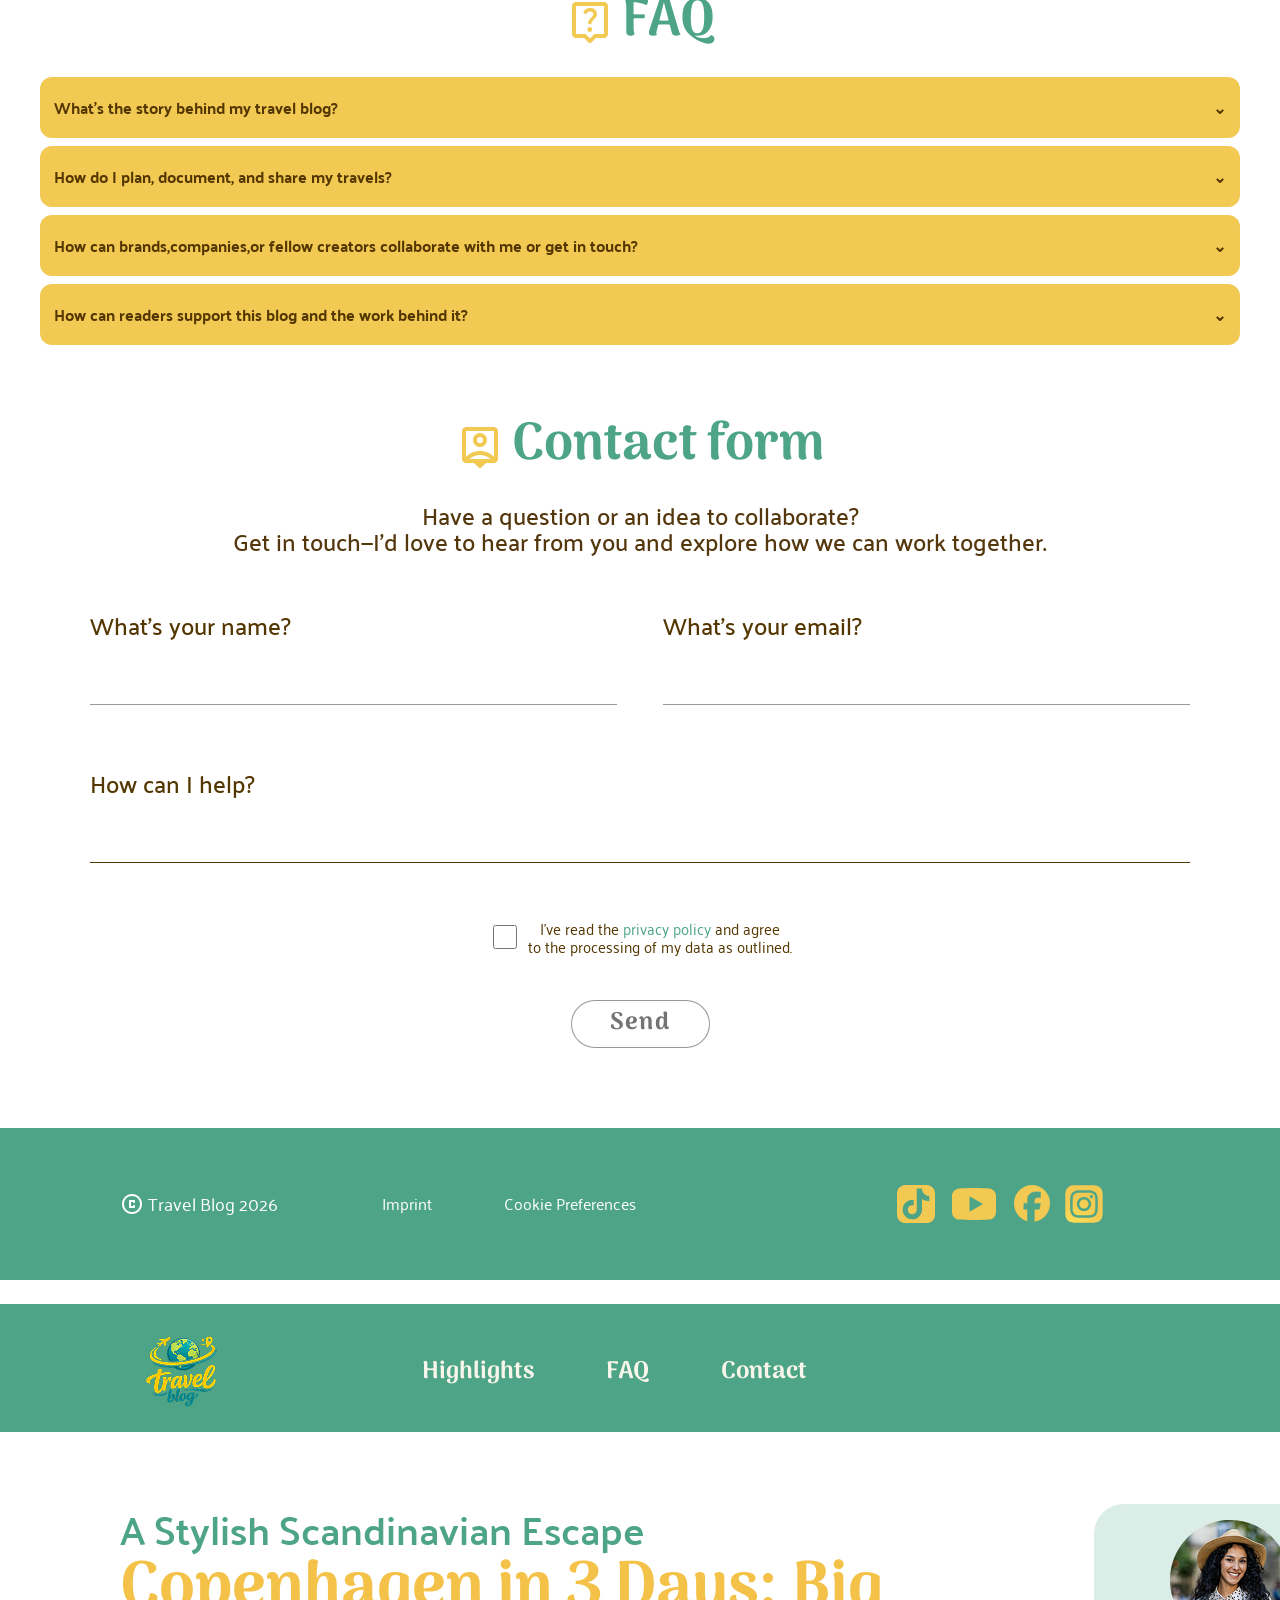
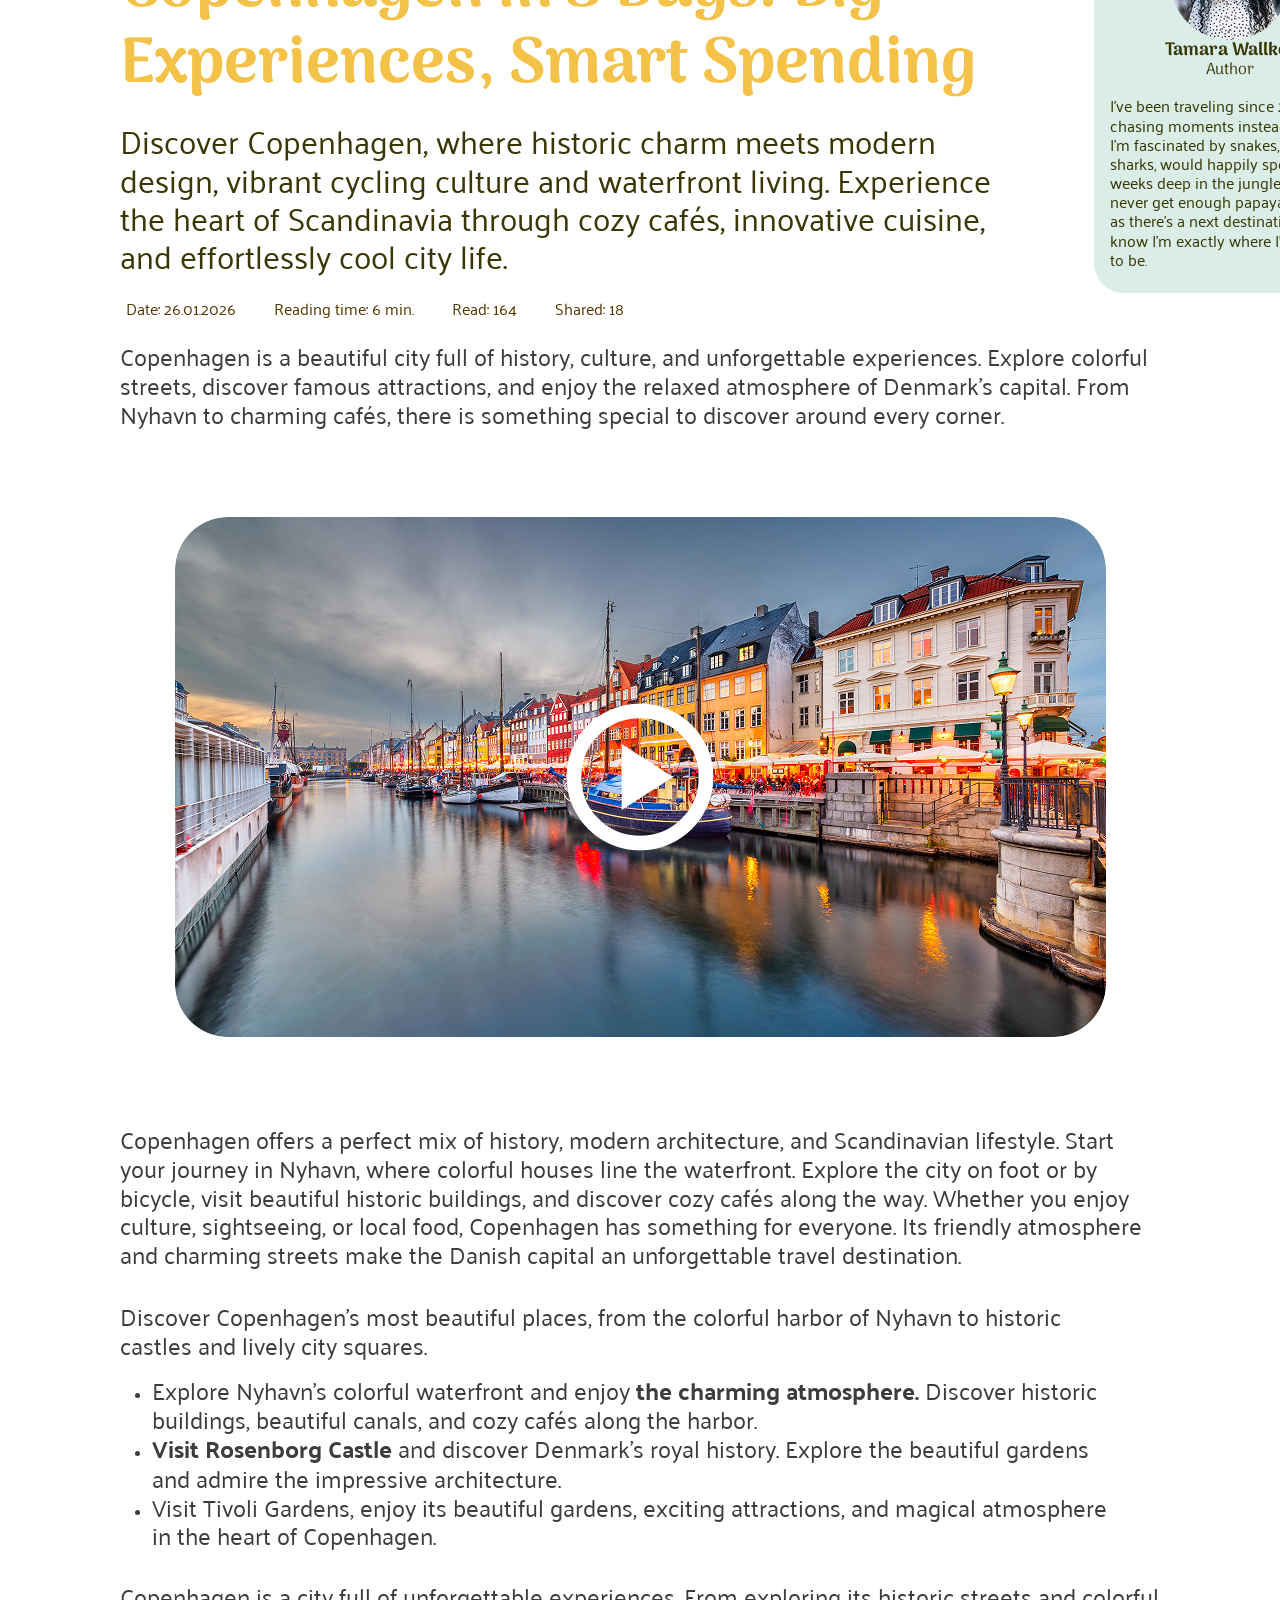
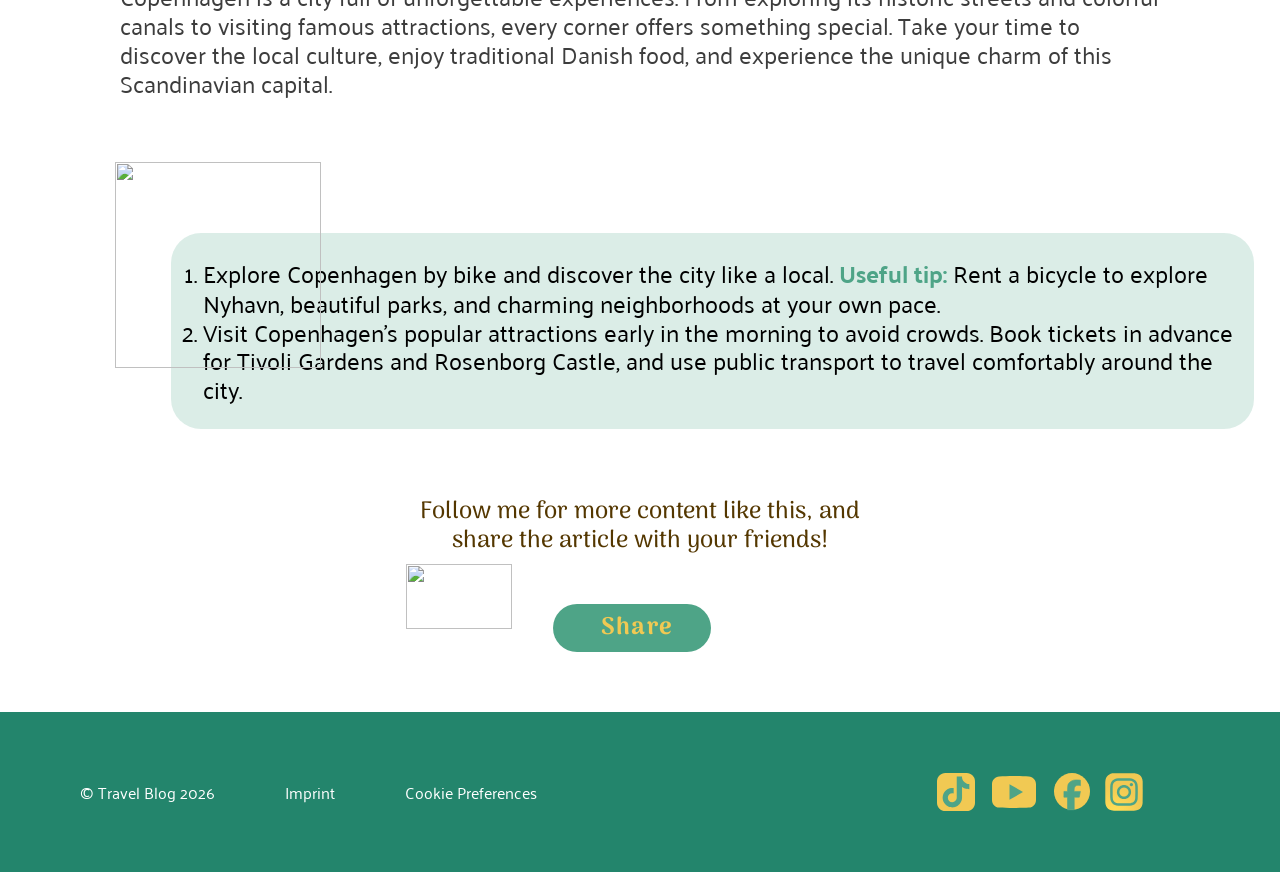
==== commit ff838d69: "Update Travel Blog-responsive and content" ====
--- a/index.html
+++ b/index.html
@@ -11,22 +11,15 @@
 <body>
 
   <header class="header">
-    <img class="logo" src="img/logo.png" alt="Travel Blog Logo">
-
-    <nav class="navigation">
+    <img class="logo" src="img/logo .png" alt="Travel Blog Logo">
+    <nav class="navigation" >
       <a href="#highlights">Highlights</a>
       <a href="#faq">FAQ</a>
       <a href="#contact">Contact</a>
     </nav>
   </header>
-
   <section class="hero">
   </section>
-
-  <section class="mob-hero">
-    <img src="./img/img-mob/mob-hero.png">
-</section>
-
   <section class="highlights" id="highlights">
     <div class="highlights-intro">
  <h2 class="highlights-title">
@@ -53,44 +46,41 @@
 <div class="carousel-slides">
 
   <div class="carousel-slide">
-    <img
-      class="carousel-image"
-      src="img/beach.png"
-      alt="Tropischer Strand"
-    >
+   <picture>
+  <source media="(max-width: 800px)" srcset="img/beach-mobile.png">
+  <img class="carousel-image" src="img/beach.png" alt="Tropischer Strand">
+</picture>
 
     <div class="carousel-content">
       <h3>The World’s Most Breathtaking Beaches</h3>
       <p>
-        From powder-soft white sands to dramatic coastlines kissed by
-        turquoise waves, these beaches are more than destinations –
-        they’re feelings.
+       From powder-soft white sands to dramatic coastlines kissed by turquoise waves, these beaches are more than destinations — they’re feelings.
       </p>
     </div>
   </div>
 
   <div class="carousel-slide">
-    <img
-      class="carousel-image"
-      src="img/copenhagen.png"
-      alt="Copenhagen"
-    >
+   <picture>
+  <source media="(max-width: 800px)" srcset="img/copenhagen-mobile.png">
+  <img class="carousel-image" src="img/copenhagen.png" alt="Copenhagen">
+</picture>
 
     <div class="carousel-content">
       <h3>Copenhagen in 3 Days: Big Experiences, Smart Spending</h3>
-      <p>
-        Discover Copenhagen, where historic charm meets modern design,
-        vibrant cycling culture and waterfront living.
-      </p>
+   <p>
+  Discover Copenhagen, where<br class="mobile-break">
+  historic charm meets modern<br class="mobile-break">
+  design, vibrant cycling ...
+  </p>
+
     </div>
   </div>
 
   <div class="carousel-slide">
-    <img
-      class="carousel-image"
-      src="img/pattaya.png"
-      alt="Pattaya"
-    >
+   <picture>
+  <source media="(max-width: 800px)" srcset="img/pattaya-mobile.png">
+  <img class="carousel-image" src="img/pattaya.png" alt="Pattaya">
+</picture>
 
     <div class="carousel-content">
     <h3>Pattaya Pulse:<br>Food, Sun and Neon Nights</h3>
@@ -103,11 +93,14 @@
   </div>
 
   <div class="carousel-slide">
-    <img
-      class="carousel-image"
-      src="img/fuji.png"
-      alt="Mountain Fuji"
-    >
+   <picture>
+  <source media="(max-width: 800px)" srcset="img/fuji-mobile.png">
+  <img
+    class="carousel-image"
+    src="img/fuji.png"
+    alt="Mountain Fuji"
+  >
+</picture>
 
     <div class="carousel-content">
       <h3>Mountain Fuji</h3>
@@ -128,7 +121,7 @@
 <h2><img src="img/faq-icon.svg" alt=""> FAQ</h2>
 
   <details>
-    <summary>What's the story behind my travel blog?</summary>
+    <summary><span>What's the story behind my travel<br class="faq-mobile-break"> blog?</span></summary>
     <p>This blog shares my travel experiences, favorite places, and helpful tips.</p>
   </details>
 
@@ -183,9 +176,9 @@
      <label class="consent">
   <input type="checkbox">
   <span>
-    I’ve read the <span class="privacy-policy">privacy policy</span>
-    and agree to the processing of my data as outlined.
-  </span>
+  I’ve read the <span class="privacy-policy">privacy policy</span> and agree<br>
+  to the processing of my data as outlined.
+</span>
 </label>
 
       <button type="submit">Send</button>
@@ -205,167 +198,61 @@
     </nav>
 
     <div class="footer-socials" aria-label="Social Media">
-     <a href="https://www.tiktok.com/tag/cappadocia" aria-label="TikTok"></a>
-        <img src="img/tiktok.svg" alt="TikTok" style="cursor: pointer;" onclick="window.open('https://www.tiktok.com/tag/cappadocia', '_blank')">
-      </a>
-     <a href="https://www.youtube.com/results?search_query=cappadocia+travel" aria-label="YouTube"></a>
-        <img src="img/youtube.svg" alt="YouTube" style="cursor: pointer;" onclick="window.open('https://www.youtube.com/results?search_query=cappadocia+travel', '_blank')">
-      </a>
-      <a href="https://www.facebook.com/hashtag/cappadocia" aria-label="Facebook"></a>
-        <img src="img/facebook.svg" alt="Facebook" style="cursor: pointer;" onclick="window.open('https://www.facebook.com/hashtag/cappadocia', '_blank')">
-      </a>
-       <a href="https://www.instagram.com/explore/tags/cappadocia/" aria-label="Instagram"></a>
-        <img src="img/instagram.svg" alt="Instagram" style="cursor: pointer;" onclick="window.open('https://www.instagram.com/explore/tags/cappadocia/', '_blank')">
-      </a>
-    </div>
+
+  <a href="https://www.tiktok.com/tag/cappadocia"
+     aria-label="TikTok"
+     target="_blank">
+    <img src="img/tiktok.svg" alt="TikTok">
+  </a>
+  <a href="https://www.youtube.com/results?search_query=cappadocia+travel"
+     aria-label="YouTube"
+     target="_blank">
+    <img src="img/youtube.svg" alt="YouTube">
+  </a>
+
+  <a href="https://www.facebook.com/hashtag/cappadocia"
+     aria-label="Facebook"
+     target="_blank">
+    <img src="img/facebook.svg" alt="Facebook">
+  </a>
+
+  <a href="https://www.instagram.com/explore/tags/cappadocia/"
+     aria-label="Instagram"
+     target="_blank">
+    <img src="img/instagram.svg" alt="Instagram">
+  </a>
+</div>
   </div>
 </footer>
-
-<img class="mob-menu-bar" src="./img/img-mob/mob-menu-bar.png">
-
-  <header class="header" id="header-first-page">
-    <img class="logo" src="img/logo.png" alt="Travel Blog Logo">
-
-    <nav class="navigation">
-      <a href="#highlights">Highlights</a>
-      <a href="#faq">FAQ</a>
-      <a href="#contact">Contact</a>
-    </nav>
-  </header>
-
-<main class="article-content" id="mob-article-content-01">
-  <section class="article-top" id="article-top-article-01">
-    <div class="article-intro">
-      <p class="article-subtitle">Where the Ocean Meets Your Soul</p>
-    <h1 class="article-title">
-      The World's Most Breathtaking Beaches
-    </h1>
-<p class="article-description">
-  From powder-soft white sands to dramatic coastlines kissed by turquoise waves, these beaches are more than destinations - they're feelings.
-</p>
-
-<div class="article-meta">
-  <span><i class="bi bi-calendar3"></i> Date: 12.10.2026</span>
-  <span><i class="bi bi-eyeglasses"></i> Reading time: 6 min.</span>
-  <span><i class="bi bi-eye"></i> Read: 164</span>
-  <span><i class="bi bi-share"></i> Shared: 18</span>
-</div>
-  </div>
-
-  <aside class="author-card">
-    <img class="author-image" src="img/author.png" alt="Tamara Walller">
-    <h3>Tamara Walller</h3>
-    <p class="author-role">Author</p>
-    <p class="author-description">
-  I’ve been traveling since 2017, chasing moments instead of plans.
-  I’m fascinated by snakes, love sharks, would happily spend weeks deep
-  in the jungle, and can never get enough papaya. As long as there’s a
-  next destination, I know I’m exactly where I’m meant to be.
-</p>
-</aside>
-</section>
-
-<div class="article-photos-beaches">
-  <p class="headline-photos-beaches">TOP 5 beach destinations for 2026</p>
-
-  <div class="photos-beaches-container">
-    <img class="beach-01" src="./img/Rectangle-20.png">
-    <img class="beach-02" src="./img/Rectangle-21.png">
-    <img class="beach-03" src="./img/Rectangle-22.png">
-    <img class="beach-04" src="./img/Rectangle-23.png">
-    <img class="beach-05" src="./img/Rectangle-24.png">
-  </div>
-</div>
-
-<p class="eins pro-box-1">Lorem ipsum dolor sit, amet consectetur adipisicing elit. At tempora cumque quas aut corporis. Iste beatae laboriosam, officia molestias odit at quod voluptas, pariatur possimus quibusdam dolore molestiae, aliquid non? Lorem ipsum dolor sit amet consectetur adipisicing elit. Eveniet quis architecto quae in ea possimus. Molestias distinctio illum sunt, recusandae est libero eius praesentium nulla aperiam ipsam, ipsum commodi quod.</p>
-<div class="eins pro-box-2">
-  <p>Lorem ipsum dolor sit amet consecte cum velit pariatur assumenda!</p>
-    <ol>
-      <li>Turpis gravida <strong>semper.</strong> Aliquid autem voluptas corporis fuga placeat laboriosam, nemo perspiciatis id est? Quam, architecto aliquid asperiores pariatur sint error accusamus eveniet eum distinctio.</li>
-      <li>Lorem ipsum dolor sit amet a enim vestibulum malesuada.  Lorem ipsum dolor sit amet consectetur. Lorem ipsum dolor sit amet, consectetur adipisicing e</li>
-      <li>Ante in commodo porta scelerisque turpis gravida semper. Lorem ipsum dolor sit amet consectetur. Lorem ipsum dolor sit amet, consectetur adipisicing e</li>
-      <li>Lorem ipsum dolor sit amet consectetur adipisicing elit. Odio molestias obcaecati exercitationem enim reprehenderit, facere cumque ipsa nostrum iste quasi fugiat hic fuga recusandae error nihil eaque nisi perspiciatis rem?</li>
-    </ol>
-  </div>
-
-  <div class="eins pro-box-3">
-    <img class="pro-tipps-img" src="./img/pro-tips-badge.png">
-    <ol class="pro-tipps">
-      <li>
-        Lorem ipsum, dolor sit amet consectetur adipisicing elit. Quae cumque quis doloremque maiores non ad fugit? Aut, perferendis quisquam ex molestiae perspiciatis nostrum quia, non eos dolores ipsa doloremque consequatur?
-      </li>
-      <li>
-        Lorem ipsum dolor sit amet consectetur, adipisicing elit. Non quia minus est voluptate. Eos, sit quia? Recusandae, temporibus. Nemo, ab saepe. Quis accusantium mollitia exercitationem deserunt dolore, soluta modi ipsa.
-      </li>
-    </ol>
-  </div>
-
- 
-
-  <p class="eins pro-box-4">
-    Lorem ipsum, dolor sit amet consectetur adipisicing elit. Temporibus iure molestias excepturi voluptatem, iste consequatur perferendis harum sapiente quia obcaecati id. Ab numquam, modi dolores suscipit quas accusamus optio quis! Lorem ipsum dolor sit amet consectetur adipisicing elit. Ut tenetur modi iste voluptates quas neque nisi facilis commodi quasi nobis nihil excepturi dignissimos incidunt ab tempore saepe deserunt, qui aperiam.
-  </p>
-  </div>
-
-  <section class="share-section">
-  <p class="follow-me-text">
-    Follow me for more content like this, and<br>
-    share the article with your friends!
-  </p>
-
-  <div class="share-actions">
-    <img class="share-arrow" src="img/share-arrow.png" alt="">
-
- <a class="share-button" href="#">
-  <img class="share-icon" src="img/share-icon/share-icon.svg" alt="" aria-hidden="true">
-  <span>Share</span>
-</a>
-  </div>
-</section>
-</main>
-
-<footer class="site-footer">
-  <div class="footer-inner">
-    <div class="footer-copyright">
-      <img src="img/copyright.svg" alt="" class="copyright-icon">
-      <span>Travel Blog 2026</span>
-    </div>
-
-    <nav class="footer-links" aria-label="Rechtliche Links">
-      <a href="#">Imprint</a>
-      <a href="#">Cookie Preferences</a>
-    </nav>
-
-    <div class="footer-socials" aria-label="Social Media">
-     <a href="https://www.tiktok.com/tag/cappadocia" aria-label="TikTok"></a>
-        <img src="img/tiktok.svg" alt="TikTok" style="cursor: pointer;" onclick="window.open('https://www.tiktok.com/tag/cappadocia', '_blank')">
-      </a>
-     <a href="https://www.youtube.com/results?search_query=cappadocia+travel" aria-label="YouTube"></a>
-        <img src="img/youtube.svg" alt="YouTube" style="cursor: pointer;" onclick="window.open('https://www.youtube.com/results?search_query=cappadocia+travel', '_blank')">
-      </a>
-      <a href="https://www.facebook.com/hashtag/cappadocia" aria-label="Facebook"></a>
-        <img src="img/facebook.svg" alt="Facebook" style="cursor: pointer;" onclick="window.open('https://www.facebook.com/hashtag/cappadocia', '_blank')">
-      </a>
-       <a href="https://www.instagram.com/explore/tags/cappadocia/" aria-label="Instagram"></a>
-        <img src="img/instagram.svg" alt="Instagram" style="cursor: pointer;" onclick="window.open('https://www.instagram.com/explore/tags/cappadocia/', '_blank')">
-      </a>
-    </div>
-  </div>
-</footer>
-
-  <header class="header" id="header-first-page">
-    <img class="logo" src="img/logo.png" alt="Travel Blog Logo">
-
-    <nav class="navigation">
-      <a href="#highlights">Highlights</a>
-      <a href="#faq">FAQ</a>
-      <a href="#contact">Contact</a>
-    </nav>
-  </header>
-
-
-
-
+<nav class="mobile-menu" aria-label="Mobile Navigation">
+    <div class="mobile-menu-icons">
+        <a href="#" aria-label="Home">
+            <img src="img/home.svg" alt="">
+        </a>
+
+        <a href="#" aria-label="Rocket Launch">
+            <img src="img/rocket-launch.svg" alt="">
+        </a>
+
+        <a href="#" aria-label="Live Help">
+            <img src="img/share-icon/live-help.svg" alt="">
+        </a>
+
+        <a href="#" aria-label="Person Pin">
+            <img src="img/person-pin.svg" alt="">
+        </a>
+    </div>
+</nav>
+<section class="second-page">
+  <header class="header">
+  <img class="logo" src="img/logo .png" alt="Travel Blog Logo">
+
+  <nav class="navigation">
+    <a href="#highlights">Highlights</a>
+    <a href="#faq">FAQ</a>
+    <a href="#contact">Contact</a>
+  </nav>
+</header>
 <main class="article-content">
   <section class="article-top">
   <div class="article-intro">
@@ -380,15 +267,15 @@
   through cozy cafés, innovative cuisine, and effortlessly cool city life.
 </p>
 <div class="article-meta">
-  <span><i class="bi bi-calendar3"></i> Date: 26.01.2026</span>
-  <span><i class="bi bi-eyeglasses"></i> Reading time: 6 min.</span>
-  <span><i class="bi bi-eye"></i> Read: 164</span>
-  <span><i class="bi bi-share"></i> Shared: 18</span>
+ <span><img src="img/calendar-month.png" alt=""> Date: 26.01.2026</span>
+ <span><img src="img/reading-glasses.svg" alt=""> Reading time: 6 min.</span>
+  <span><img src="img/read-eye.png" alt=""> Read: 164</span>
+ <span><img src="img/share-icon.png" alt=""> Shared: 18</span>
 </div>
   </div>
   <aside class="author-card">
-    <img class="author-image" src="img/author.png" alt="Tamara Walller">
-    <h3>Tamara Walller</h3>
+    <img class="author-image" src="img/author.png" alt="Tamara Wallker">
+    <h3>Tamara Wallker</h3>
     <p class="author-role">Author</p>
     <p class="author-description">
   I’ve been traveling since 2017, chasing moments instead of plans.
@@ -400,10 +287,7 @@
   </aside>
 </section>
 <p class="video-intro">
-  Lorem ipsum dolor sit amet consectetur. Egestas a enim vestibulum malesuada.
-  Ante in commodo porta scelerisque turpis gravida semper. Lorem ipsum dolor sit
-  amet consectetur. Egestas a enim vestibulum malesuada. Eta scelerisque turpis
-  gravida semper.
+Copenhagen is a beautiful city full of history, culture, and unforgettable experiences. Explore colorful streets, discover famous attractions, and enjoy the relaxed atmosphere of Denmark's capital. From Nyhavn to charming cafés, there is something special to discover around every corner.
 </p>
 
 <a
@@ -417,41 +301,35 @@
 </a>
 <section class="article-body-text">
   <p class="article-text-first">
-  Lorem ipsum dolor sit amet consectetur. Egestas a enim vestibulum malesuada.
-  Ante in commodo porta scelerisque turpis gravida semper. Lorem ipsum dolor sit
-  amet consectetur. Egestas a enim vestibulum malesuada. Eta scelerisque turpis
-  gravida semper. Lorem ipsum dolor sit ameta enim vestibulum malesuada. Antenes
-  intrew commodo porta scelerisque turpis ipsum dolor sit ametert consectetur.
-  Egestas a enim vestibulum malesuada. Ante in comm odo porta scelerisque turpis
-  gravida semper.
+ Copenhagen offers a perfect mix of history, modern architecture, and Scandinavian lifestyle. Start your journey in Nyhavn, where colorful houses line the waterfront. Explore the city on foot or by bicycle, visit beautiful historic buildings, and discover cozy cafés along the way. Whether you enjoy culture, sightseeing, or local food, Copenhagen has something for everyone. Its friendly atmosphere and charming streets make the Danish capital an unforgettable travel destination.
 </p>
 
  <div class="article-list-block">
   <p>
-    Lorem ipsum dolor sit amet consectetur. Egestas a enim vestibulum malesuada:
+   Discover Copenhagen's most beautiful places, from the colorful harbor of Nyhavn to historic castles and lively city squares.
   </p>
 
   <ul>
   <li>
-    turpis gravida <strong>semper.</strong>
-    Lorem ipsum dolor sit amet consectetur. Egestas a enim vestibulum
-    malesuada. Eta scelerisque turpis gravida semper.
+   Explore Nyhavn's colorful waterfront and enjoy
+<strong>the charming atmosphere.</strong>
+Discover historic buildings, beautiful canals,
+and cozy cafés along the harbor.
   </li>
 
   <li>
-    <strong>Lorem ipsum</strong> dolor sit ameta enim vestibulum malesuada.
-    Ante intrew commodo porta <strong>scelerisque</strong> turpis. ipsum dolor
-    sit amet consectetur. Egestas a enim vestibulum malesuada.
+    <strong>Visit Rosenborg Castle</strong> and discover
+Denmark's royal history. Explore the beautiful
+gardens and admire the impressive architecture.
   </li>
 
   <li>
-    Ante in commodo porta scelerisque turpis gravida semper.
+    Visit Tivoli Gardens, enjoy its beautiful gardens, exciting attractions, and magical atmosphere in the heart of Copenhagen.
   </li>
 </ul>
 </div>
 <p class="article-text-third">
-  Lorem ipsum dolor sit amet consectetur. Egestas a enim vestibulum malesuada. Ante in commodo porta scelerisque turpis gravida semper.  Lorem ipsum dolor sit amet consectetur. Egestas a enim vestibulum malesuada. Eta scelerisque turpis gravida semper. Lorem ipsum dolor sit amet consectetur. 
-Egestas a enim vestibulum malesuada. Ante in commodo porta scelerisque turpis gravida semper.  Lorem ipsum dolor sit amet consectetur. Egestas a enim vestibulum malesuada. Ante in commodo porta scelerisque turpis gravida semper. Lorem ipsum dolor sit ameta enim vestibulum malesuada. Antenes intrew commodo porta scelerisque turpis. ipsum dolor sit ametert consectetur. Egestas a enim vestibulum malesuada. Ante in comm odo porta scelerisque turpis gravida semper. 
+ Copenhagen is a city full of unforgettable experiences. From exploring its historic streets and colorful canals to visiting famous attractions, every corner offers something special. Take your time to discover the local culture, enjoy traditional Danish food, and experience the unique charm of this Scandinavian capital.
 </p>
 </section>
 <div class="pro-tips-group" aria-label="Pro-Tipps">
@@ -459,21 +337,23 @@
   <section class="pro-tips-frame">
     <ol class="pro-tips-text">
       <li>
-        Ante in commodo porta scelerisque turpis gravida semper.
-        <strong>Useful link.</strong>
-        Egestas a enim vestibulum malesuada. Eta scelerisque turpis gravida semper.
+       Explore Copenhagen by bike and discover the city like a local.
+       <strong>Useful tip:</strong>
+      Rent a bicycle to explore Nyhavn, beautiful parks,
+      and charming neighborhoods at your own pace.
       </li>
       <li>
-        Lorem ipsum dolor sit amet enim vestibulum malesuada.
-        Ante intrew commodo porta scelerisque turpis. ipsum dolor sit amet consectetur.
-        Egestas a enim vestibulum malesuada. Ante in commodo porta scelerisque turpis gravida semper.
+       Visit Copenhagen's popular attractions early in the morning
+       to avoid crowds. Book tickets in advance for Tivoli Gardens
+       and Rosenborg Castle, and use public transport to travel
+       comfortably around the city.
       </li>
     </ol>
   </section>
 </div>
 <section class="share-section">
   <p class="follow-me-text">
-    Follow me for more content like this, and<br>
+    Follow me for more content like this, and
     share the article with your friends!
   </p>
 
@@ -488,9 +368,9 @@
 </section>
 <footer class="article-footer">
   <div class="footer-left">
-    <span>© Travel Blog 2026</span>
-    <a href="#">Imprint</a>
-    <a href="#">Cookie Preferences</a>
+  <a href="#">Imprint</a>
+<a href="#">Cookie Preferences</a>
+<span>© Travel Blog 2026</span>
   </div>
 
   <div class="footer-socials">
@@ -507,11 +387,27 @@
     </a>
 
     <a href="#" aria-label="Instagram">
-      <img src="img/instagram.svg" alt="">
+      <img src="img/Instagram.svg" alt="">
     </a>
   </div>
 </footer>
 </main>
+<nav class="mobile-menu article-mobile-menu" aria-label="Artikel-Navigation">
+    <div class="mobile-menu-icons">
+        <a href="#" aria-label="Home">
+            <img src="img/home.svg" alt="">
+        </a>
+        <a href="#" aria-label="Rocket Launch">
+            <img src="img/rocket-launch.svg" alt="">
+        </a>
+        <a href="#" aria-label="Live Help">
+            <img src="img/share-icon/live-help.svg" alt="">
+        </a>
+        <a href="#" aria-label="Person Pin">
+            <img src="img/person-pin.svg" alt="">
+        </a>
+    </div>
+</nav>
 </section>
 </body>
 </html>
--- a/style.css
+++ b/style.css
@@ -1,2122 +1,3075 @@
-@import url('https://fonts.googleapis.com/css2?family=Palanquin:wght@400;600&family=Palanquin+Dark:wght@600&display=swap');
-@import url('https://fonts.googleapis.com/css2?family=Arima:wght@700&display=swap');
-  *{
-  box-sizing: border-box;
-}
-
-body {
-  margin: 0;
-  font-family: Arial, sans-serif;
-}
-
-.header {
-  width: 100%;
-  height: 128px;
-  padding: 0 120px;
-
-  display: flex;
-  align-items: center;
-  gap: 70px;
-
-  background-color: #4EA487;
-}
-
-.logo {
-  width: 72px;
-  height: 72px;
-  object-fit: contain;
-}
-
-.navigation {
-  display: flex;
-  align-items: center;
-  gap: 48px;
-}
-
-.navigation a {
-  color: white;
-  text-decoration: none;
-  font-family: Georgia, serif;
-  font-size: 18px;
-  font-weight: 600;
-}
-.navigation a:nth-child(2) {
-  color: #F8F5E8;
-  font-family: "Arima", serif;
-  font-size: 24px;
-  font-weight: 700;
-  line-height: 0.8;
-  letter-spacing: 0;
-}
-.navigation a:nth-child(3) {
-  color: #F8F5E8;
-  font-family: "Arima", serif;
-  font-size: 24px;
-  font-weight: 700;
-  line-height: 0.8;
-  letter-spacing: 0;
-}
-.navigation a:first-child {
-  color: #F8F5E8;
-  font-family: "Arima", serif;
-  font-size: 24px;
-  font-weight: 700;
-  line-height: 0.8;
-  letter-spacing: 0;
-}
-.header .navigation a:hover,
-.header .navigation a:focus,
-.header .navigation a:active {
-  color: #f1ca3a;
-  text-decoration: none;
-}
-.hero {
-  width: 100%;
-  height: 533px;
-  background-color: #F1C953;
-}
-.highlights {
-  display: flex;
-  flex-direction: column;
-  align-items: center;
-  gap: 88px;
-  padding: 65px 20px 45px;
-  text-align: center;
-  background-color: white;
-}
-.highlights-intro {
-  display: flex;
-  flex-direction: column;
-  align-items: center;
-  gap: 24px;
-  width: 979px;
-  max-width: 100%;
-}
-
-.highlights-title {
-  display: flex;
-  align-items: center;
-  justify-content: center;
-  gap: 8px;
-  margin: 0 ;
-}
-.highlights-title span {
-  width: 244px;
-  height: 56px;
-  font-family: "Arima", sans-serif;
-  font-size: 52px;
-  font-weight: 700;
-  line-height: 120%;
-  color: #4ea487;
-}
-
-.highlight-icon {
-  width: 48px;
-  height: 48px;
-  object-fit: contain;
-}
-
-.highlights-text {
-  width: 300px;
-  height: auto;
-  object-fit: contain;
-}
-.highlights-description {
-    width: 979px;
-    height: 59px;
-    max-width:100%;
-    margin: 0 auto;
-    font-family: "Palanquin", sans-serif;
-    font-size: 24px;
-    font-weight: 500;
-    line-height: 110%;
-    letter-spacing: 0;
-    text-align: center;
-    color: #543700;
-}
-.carousel {
-    position: relative;
-    width: 1200px;
-    max-width: calc(100% - 40px);
-    aspect-ratio: 1200/533;
-    height: auto;
-    margin:auto 0;
-    overflow: hidden;
-    border-radius: 0 100px 0 0;
-}
-
-.carousel-image {
-    display: block;
-    width: 100%;
-    height: 100%;
-    object-fit: cover;
-}
-
-.carousel-content {
-  position: absolute;
-  top: 54px;
-  left: 38px;
-  width: 868px;
-  height: 229;
-  border: 1px solid rgba(255, 255, 255, 0.7);
-  padding: 16px 24px;
-  box-sizing: border-box;
-
-  display: flex;
-  flex-direction: column;
-  gap: 8px;
-
-  text-align: left;
-  color: #ffffff;
-  background-color: rgba(255, 255, 255, 0.1);
-}
-.carousel-slide:first-child .carousel-content {
-  width: 881px;
-  max-width: calc(100% - 88px);
-}
-.carousel-slide:first-child .carousel-content {
-  left: 38px;
-}
-.carousel-slide:first-child .carousel-content p {
-  font-family: "Palanquin", sans-serif ;
-  font-weight:400;
-  width: 820px;
-  font-size: 28px;
-  line-height: 1.1;
-}
-.carousel-slide:first-child .carousel-content h3 {
-  width: 833px;
-}
-.carousel-content h3 {
-  width: 820px;
-  margin: 0;
-  font-family: "Palanquin Dark", sans-serif;
-  font-size: 48px;
-  font-weight: 600;
-  line-height: 1;
-  letter-spacing: 0;
-  color: #ffffff;
-}
-
-.carousel-content p {
-  margin: 0;
-  font-family: "Palanquin", sans-serif;
-  font-size: 28px;
-  font-weight: 400;
-  line-height: 1.1;
-}
-
-.carousel-content {
-  background-color: rgba(255, 255, 255, 0.1);
-  backdrop-filter: blur(8px);
-}
-
-.carousel-dots {
-    position: absolute;
-    left: 50%;
-    bottom: 28px;
-    display: flex;
-    gap: 18px;
-    transform: translateX(-50%);
-}
-
-.dot {
-    width: 18px;
-    height: 18px;
-    border-radius: 50%;
-    background-color: white;
-    opacity: 0.7;
-}
-
-.dot.active {
-    opacity: 1;
-}
-.carousel .carousel-dots {
-    position: absolute !important;
-    top: auto !important;
-    right: auto !important;
-    bottom: 28px !important;
-    left: 50% !important;
-    display: flex !important;
-    gap: 18px;
-    transform: translateX(-50%) !important;
-    z-index: 5;
-}
-.carousel-slide {
-  display: none;
-  width: 100%;
-  height: 100%;
-}
-
-.carousel-slide.active {
-  display: block;
-}
-.carousel > input[type="radio"] {
-  position: absolute;
-  opacity: 0;
-  pointer-events: auto;
-}
-#slide-1:checked ~ .carousel-slides .carousel-slide:nth-child(1),
-#slide-2:checked ~ .carousel-slides .carousel-slide:nth-child(2),
-#slide-3:checked ~ .carousel-slides .carousel-slide:nth-child(3),
-#slide-4:checked ~ .carousel-slides .carousel-slide:nth-child(4) {
-  display: block !important;
-}
-.carousel-dots {
-  z-index: 9999 !important;
-  pointer-events: auto !important;
-}
-
-.carousel-dots .dot {
-  pointer-events: auto !important;
-  cursor: pointer;
-}
-.carousel.carousel-dots {
-  display: none !important;
-}
-
-.carousel > input[type="radio"] {
-  position: absolute;
-  bottom: 38px;
-  width: 28px;
-  height: 28px;
-  opacity: 1;
-  pointer-events: auto;
-  z-index: 9999;
-  cursor: pointer;
-  appearance: none;
-  border: none;
-  border-radius: 50%;
-  background-color: white;
-}
-
-/* Punkte zentrieren – abhängig davon, welcher Punkt aktiv ist */
-.carousel:has(#slide-1:checked) #slide-1 { left: calc(50% - 74px); }
-.carousel:has(#slide-1:checked) #slide-2 { left: calc(50% - 26px); }
-.carousel:has(#slide-1:checked) #slide-3 { left: calc(50% + 10px); }
-.carousel:has(#slide-1:checked) #slide-4 { left: calc(50% + 46px); }
-
-.carousel:has(#slide-2:checked) #slide-1 { left: calc(50% - 74px); }
-.carousel:has(#slide-2:checked) #slide-2 { left: calc(50% - 38px); }
-.carousel:has(#slide-2:checked) #slide-3 { left: calc(50% + 10px); }
-.carousel:has(#slide-2:checked) #slide-4 { left: calc(50% + 46px); }
-
-.carousel:has(#slide-3:checked) #slide-1 { left: calc(50% - 74px); }
-.carousel:has(#slide-3:checked) #slide-2 { left: calc(50% - 38px); }
-.carousel:has(#slide-3:checked) #slide-3 { left: calc(50% - 2px); }
-.carousel:has(#slide-3:checked) #slide-4 { left: calc(50% + 46px); }
-
-.carousel:has(#slide-4:checked) #slide-1 { left: calc(50% - 74px); }
-.carousel:has(#slide-4:checked) #slide-2 { left: calc(50% - 38px); }
-.carousel:has(#slide-4:checked) #slide-3 { left: calc(50% - 2px); }
-.carousel:has(#slide-4:checked) #slide-4 { left: calc(50% + 34px); }
-
-.carousel .carousel-slides .carousel-slide {
-  display: none !important;
-}
-
-#slide-1:checked ~ .carousel-slides > .carousel-slide:nth-child(1),
-#slide-2:checked ~ .carousel-slides > .carousel-slide:nth-child(2),
-#slide-3:checked ~ .carousel-slides > .carousel-slide:nth-child(3),
-#slide-4:checked ~ .carousel-slides > .carousel-slide:nth-child(4) {
-  display: block !important;
-}
-.carousel > input[type="radio"]:checked {
-  width: 40px;
-  height: 28px;
-  border-radius: 8px;
-  background-color: #e5b82e;
-  box-shadow: none;
-}
-.carousel-slide:nth-child(2) .carousel-content h3 {
-  width: 820px;
-  font-family: "Palanquin Dark", sans-serif;
-  font-size: 48px;
-  font-weight: 600;
-  line-height: 1;
-  letter-spacing: 0;
-  color: #ffffff;
-}
-#slide-2:checked ~ .carousel-slides .carousel-slide:nth-child(2) .carousel-content p {
-  width: 820px;
-  font-size: 28px;
-  line-height: 1.1;
-}
-#slide-2:checked ~ .carousel-slides .carousel-slide:nth-child(2) .carousel-content p {
-  margin: 0;
-  width: 820px;
-  font-family: "Palanquin", sans-serif;
-  font-size: 28px;
-  font-weight: 400;
-  line-height: 1.1;
-  letter-spacing: 0;
-}
-#slide-2:checked ~ .carousel-slides .carousel-slide:nth-child(2) .carousel-content {
-  top: 54px;
-  left: 44px;
-  width: 868px;
-  height: 198px;
-  box-sizing: border-box;
-}
-#slide-3:checked ~ .carousel-slides .carousel-slide:nth-child(3) .carousel-content h3 {
-  width: 820px;
-  font-family: "Palanquin Dark", sans-serif;
-  font-size: 48px;
-  font-weight: 600;
-  line-height: 1;
-  letter-spacing: 0;
-  color: #ffffff;
-}
-#slide-3:checked ~ .carousel-slides .carousel-slide:nth-child(3) .carousel-content p {
-  width: 820px;
-  font-family: "Palanquin", sans-serif;
-  font-size: 28px;
-  font-weight: 400;
-  line-height: 1.1;
-  letter-spacing: 0;
-}
-#slide-4:checked ~ .carousel-slides .carousel-slide:nth-child(4) .carousel-content h3 {
-  width: 820px;
-  font-family: "Palanquin Dark", sans-serif;
-  font-size: 48px;
-  font-weight: 600;
-  line-height: 1.2;
-  letter-spacing: 0;
-}
-#slide-4:checked ~ .carousel-slides .carousel-slide:nth-child(4) .carousel-content p {
-  width: 820px;
-  font-family: "Palanquin", sans-serif;
-  font-size: 28px;
-  font-weight: 400;
-  line-height: 1.1;
-  letter-spacing: 0;
-}
-.carousel-dots .dot {
-  width: 28px;
-  height: 28px;
-  opacity: 1;
-  flex-shrink: 0;
-}
-
-.carousel-dots .dot.active {
-  width: 40px;
-  height: 28px;
-  border-radius: 14px;
-}
-.faq-section {
-  width: 90%;
-  max-width: 1200px;
-  margin: 60px auto 70px;
-}
-
-.faq-section h2 {
-  margin: 0 0 24px;
-  color: #4EA487;
-  font-family: "Arima", cursive;
-  font-size: 52px;
-  font-weight: 700;
-  line-height: 1;
-  text-align: center;
-}
-.faq-section h2 img {
-  width: 36px;
-  height: 41.2px;
-}
-
-.faq-section details {
-  margin: 8px 0;
-  overflow: hidden;
-  background-color: #F1C953;
-  border-radius: 12px;
-}
-
-.faq-section summary {
-  display: flex;
-  justify-content: space-between;
-  align-items: center;
-  padding: 16px 14px;
-  cursor: pointer;
-  list-style: none;
-
-  font-family: "Palanquin", sans-serif;
-  font-size: 24px;
-  font-weight: 700;
-  line-height: 1.2;
-  letter-spacing: 0;
-  color: #543700;
-}
-
-.faq-section summary::-webkit-details-marker {
-  display: none;
-}
-
-.faq-section summary::after {
-  content: "⌄";
-}
-
-.faq-section details[open] summary::after {
-  content: "⌃";
-}
-
-.faq-section details p {
-  margin: 0;
-  padding: 12px 14px;
-  background-color: white;
-}
-.faq-section {
-  width: 100%;
-  max-width: 1200px;
-  margin: 60px auto 70px;
-}
-
-.faq-section details {
-  margin: 0 0 8px;
-  background-color: #F1C953;
-  border-radius: 12px;
-}
-
-.faq-section summary {
-  padding: 16px 14px;
-}
-.faq-section h2 {
-  display: flex;
-  align-items: center;
-  justify-content: center;
-  gap: 8px;
-}
-
-.faq-section h2 img {
-  width: 48px;
-  height: 48px;
-  object-fit: contain;
-}
-.faq-section details {
-  min-height: 61px;
-  box-sizing: border-box;
-  margin-bottom: 8px;
-}
-
-.faq-section summary {
-  min-height: 61px;
-  box-sizing: border-box;
-  padding: 16px 14px;
-  font-size: 16px;
-  line-height: 1.2;
-}
-.contact-section {
-  width: calc(100% - 48px);
-  max-width: 1100px;
-  margin: 70px auto 80px;
-  text-align: center;
-  color: #444;
-  display: flex;
-  flex-direction: column;
-  gap: 56px;
-}
-
-.contact-section h2 {
-  margin: 0 0 12px;
-  color: #4EA487;
-  font-family: "Arima", cursive;
-  font-size: 52px;
-  font-weight: 700;
-  line-height: 1.2;
-  letter-spacing: 0;
-}
-.contact-section h2 img {
-  width: 48px;
-  height: 48px;
-}
-
-.contact-section > p {
-  width: 100%;
-  max-width: 970px;
-  margin: 0 auto 12px;
-  font-family: "Palanquin", sans-serif;
-  font-size: 24px;
-  font-weight: 500;
-  line-height: 1.1;
-  letter-spacing: 0;
-  color: #543700;
-  text-align: center;
-}
-
-.contact-section form {
-  max-width: 100%px;
-  margin: 0 auto;
-  display: flex;
-  flex-direction: column;
-  gap: 24px;
-}
-
-.contact-fields {
-  display: grid;
-  grid-template-columns: 1fr 1fr;
-  gap: 32px;
-}
-
-.contact-section form > label,
-.contact-fields label {
-  text-align: left;
-  font-size: 14px;
-}
-
-.contact-section input[type="text"],
-.contact-section input[type="email"],
-.contact-section textarea {
-  display: block;
-  width: 100%;
-  box-sizing: border-box;
-  margin-top: 8px;
-  padding: 8px 0;
-  border: 0;
-  border-bottom: 1px solid #999;
-  background: transparent;
-  font: inherit;
-}
-
-.contact-section textarea {
-  min-height: 60px;
-  resize: none;
-}
-
-.contact-section .consent {
-  display: flex;
-  justify-content: center;
-  align-items: center;
-  gap: 8px;
-  font-family: "Palanquin", sans-serif;
-  font-size: 15px;
-  font-weight: 400;
-  line-height: 1.2;
-  letter-spacing: 0;
-  color: #543700;
-  text-align: center;
-}
-.contact-section .privacy-policy {
-  color: #4EA487;
-}
-
-.contact-section button {
-  align-self: center;
-  width: 139px;
-  height: 48px;
-  box-sizing: border-box;
-  padding: 10px 24px;
-  border: 1px solid rgba(48, 48, 48, 0.5);
-  border-radius: 40px;
-  background: white;
-  font-family: "Arima", cursive;
-  font-size: 24px;
-  font-weight: 700;
-  line-height: 1.2;
-  letter-spacing: 0;
-  color: #543700;
-  cursor: pointer;
-}
-.contact-section button:hover{
-  background-color:#F1C953;
-}
-
-@media (max-width: 600px) {
-
-  .contact-fields {
-    grid-template-columns: 1fr;
-    gap: 20px;
-  }
-
-  .mob-hero > img {
-    height: 450px;
-    width: 100%;
-        object-fit: cover;
-        display:block;
-  }
-
-  .mob-menu-bar {
-     position: fixed;
-  bottom: 0;
-  left: 0;
-  width: 100%;
-  z-index: 1000;
-  }
-  
-  .hero {
-    display: none;
-  }
-
-  #mob-article-content-01 {
-    width: 345px;
-  }
-
-  .article-subtitle {
- 
-font-size: 20px;
-
-}
-
-.article-description {
-  font-size: 18px;
-}
-}
-
-@media (min-width: 601px) {
-   .mob-menu-bar {
-    display: none;
-  }
-
-  .mob-hero {
-    display: none;
-  }
-}
-
-.contact-section h2 {
-  display: flex;
-  align-items: center;
-  justify-content: center;
-  gap: 8px;
-}
-
-.contact-section h2 img {
-  width: 48px;
-  height: 48px;
-  object-fit: contain;
-}
-.contact-section {
-  width: calc(100% - 48px);
-  max-width: 1100px;
-  margin: 70px auto 80px;
-  color: #444;
-}
-
-.contact-intro {
-  display: flex;
-  flex-direction: column;
-  align-items: center;
-  gap: 24px;
-  text-align: center;
-}
-
-.contact-section h2 {
-  display: flex;
-  align-items: center;
-  justify-content: center;
-  gap: 8px;
-  margin: 0;
-  color: #4EA487;
-  font-family: "Arima", serif;
-  font-size: 52px;
-  font-weight: 700;
-  line-height: 1.2;
-}
-
-.contact-section h2 img {
-  width: 48px;
-  height: 48px;
-  object-fit: contain;
-}
-
-.contact-intro p {
-  margin: 0;
-  line-height: 1.4;
-}
-
-.contact-section form {
-  width: 100%;
-  margin: 0;
-  display: flex;
-  flex-direction: column;
-  
-}
-
-.input-fields {
-  display: flex;
-  flex-direction: column;
-  gap: 64px;
-}
-
-.contact-fields {
-  display: grid;
-  grid-template-columns: 1fr 1fr;
-  gap: 32px;
-  height: 94px;
-}
-
-.contact-fields label,
-.message-field {
-  display: flex;
-  flex-direction: column;
-  justify-content: space-between;
-  font-family: "Palanquin", sans-serif;
-  font-size: 24px;
-  font-weight: 500;
-  line-height: 1.2;
-  letter-spacing: 0;
-  color: #543700;
-  text-align: left;
-}
-
-.contact-section input[type="text"],
-.contact-section input[type="email"] {
-  display: block;
-  width: 100%;
-  box-sizing: border-box;
-  margin-top: auto;
-  padding: 8px 0;
-  border: 0;
-  border-bottom: 1px solid #999;
-  background: transparent;
-  font: inherit;
-}
-
-.message-field {
-  height: 94px;
-}
-
-.contact-section textarea {
-  display: block;
-  width: 100%;
-  height: 60px;
-  box-sizing: border-box;
-  margin-top: auto;
-  padding: 8px 0;
-  border: 0;
-  border-bottom: 1px solid #543700;
-  background: transparent;
-  font: inherit;
-  resize: none;
-}
-
-.contact-actions {
-  width: min(539px, 100%);
-  height: 129px;
-  margin: 0 auto;
-  display: flex;
-  flex-direction: column;
-  align-items: center;
-  justify-content: space-between;
-}
-
-.contact-section .consent {
-  display: flex;
-  justify-content: center;
-  align-items: center;
-  gap: 8px;
-  font-size: 12px;
-}
-
-.contact-section button {
-  width: 139px;
-  height: 48px;
-  padding: 0;
-  border: 1px solid #ccc;
-  border-radius: 24px;
-  background: white;
-  color: #4EA487;
-  cursor: pointer;
-}
-
-@media (max-width: 600px) {
-
-  .navigation a {
-    display: none;
-  }
-
-.faq-section {
-  padding: 16px 14px;
-}
-
-.contact-section {
-  width: 338px;
-}
-
-  .contact-fields {
-    grid-template-columns: 1fr;
-    height: auto;
-    gap: 24px;
-  }
-
-  .contact-fields label {
-    min-height: 94px;
-  }
-
-  .contact-section h2 {
-    font-size: 36px;
-  }
-
-  .carousel-image {
-    height:533px;
-  }
-}
-.site-footer {
-  width: 100vw;
-  margin-left: calc(50% - 50vw);
-  height: 152px;
-  padding: 60px 120px;
-  box-sizing: border-box;
-  background-color: #4EA487;
-}
-
-.footer-inner {
-  width: 100%;
-  height: 32px;
-  margin: 0 auto;
-  display: flex;
-  align-items: center;
-  justify-content: space-between;
-  gap: 10px;
-}
-
-.footer-copyright,
-.footer-links,
-.footer-socials {
-  display: flex;
-  align-items: center;
-  width: 180px;
-height: 24px;
-font-family: "Palanquin", sans-serif;
-font-size: 18px;
-font-weight: 400;
-line-height: 1.2;
-margin-right: 72px;
-}
-.footer-socials {
-  width: 188px;
-  height: 32px;
-  gap: 16px;
-}
-
-.footer-copyright {
-  gap: 4px;
-  color: white;
-  white-space: nowrap;
-}
-
-.copyright-icon {
-  width: 24px;
-  height: 24px;
-  object-fit: contain;
-}
-
-.footer-links {
-  gap: 72px;
-}
-
-.footer-links a {
-  color: white;
-  text-decoration: none;
-  white-space: nowrap;
-  font-family: "Palanquin", sans-serif;
-font-size: 16px;
-font-weight: 400;
-line-height: 1.2;
-}
-
-.footer-socials {
-  gap: 16px;
-  margin-left: auto;
-}
-
-.footer-socials a {
-  width: 32px;
-  height: 32px;
-  display: flex;
-  align-items: center;
-  justify-content: center;
-}
-
-.footer-socials img {
-  width: 32px;
-  height: 32px;
-  object-fit: contain;
-}
-
-.footer-socials a[aria-label="YouTube"],
-.footer-socials a[aria-label="YouTube"] img {
-  width: 44px;
-  height: 32px;
-}
-
-@media (max-width: 800px) {
-  .site-footer {
-    height: auto;
-    padding: 30px 24px;
-  }
-
-  .footer-inner {
-    height: auto;
-    flex-wrap: wrap;
-    justify-content: flex-start;
-    gap: 16px 24px;
-  }
-
-  .footer-links {
-    gap: 20px;
-  }
-}
-
-#header-first-page {
-  margin-top: 24px;
-}
-
-#article-top-article-01 {
-  padding-bottom: 72px;
-  gap: 16px;
-}
-
-.article-photos-beaches {
-  width: 1100px;
-  display: flex;
-  flex-direction: column;
-  padding: 0 50px 72px 50px;
-}
-
-.headline-photos-beaches {
-  font-family: Palanquin;
-font-weight: 700;
-font-style: Bold;
-font-size: 24px;
-line-height: 100%;
-letter-spacing: 0%;
-display: flex;
-justify-content: center;
-width: 1100px;
-padding-bottom: 24px;
-}
-
-.photos-beaches-container {
-  display: flex;
-  width: 60%;
-  margin: 0;
-  
-}
-
-.photos-beaches-container img {
-  width: 40%;       /* Größe jedes Bildes */
-  flex-shrink: 0;   /* Bilder werden nicht verkleinert */
-  width: 300px;
-  height: 440px;
-}
-
-/* Jedes Bild ab dem 2. wird nach links gezogen */
-.photos-beaches-container img + img {
-  margin-left: -16%;  /* Überlappungsgröße – hier anpassen */
-}
-
-/* Sicherstellen, dass rechtes Bild VOR linkem liegt */
-.photos-beaches-container img:nth-child(1) { z-index: 1; }
-.photos-beaches-container img:nth-child(2) { z-index: 2; }
-.photos-beaches-container img:nth-child(3) { z-index: 3; }
-.photos-beaches-container img:nth-child(4) { z-index: 4; }
-.photos-beaches-container img:nth-child(5) { z-index: 5; }   
-
-.eins {
-  font-family: Palanquin;
-font-weight: 400;
-font-style: Regular;
-font-size: 24px;
-leading-trim: NONE;
-line-height: 120%;
-letter-spacing: 0%;
-padding-bottom: 72px;
-}
-
-
-.pro-box-1 {
-  text-align: left;
-}
-
-.pro-box-2 {
-  padding: 0 84px 72px 84px;
-}
-
-
-.pro-box-3 {
-  padding: 0 35px 72px 35px;
-  margin-top: 72px;
-  width: 1200px;
-  position: relative;
-}
-
-.pro-box-4 {
-  padding-bottom: 72px;
-}
-
-.pro-tipps-img {
-  position: absolute;
-  top: -72px;
-  left: -10px;
-  z-index: 0; /* stellt sicher, dass das Bild über dem Text liegt */
-  
-}
-
-.pro-tipps {
- 
-  width: 1083px;
-  border: 2px dashed #4EA48733;
-  border-radius: 30px;
-  background-color: #e8f5e9; /* helles Grün */
-  padding: 26px 16px 24px 36px;
-
-}   
-
-
-
-   
-
-.header {
-  box-sizing: border-box;
-  width: 100vw;
-  height: 128px;
-  padding: 32px 0 24px 146px;
-  margin-left: calc(50% - 50vw);
-  display: flex;
-  align-items: center;
-
-  background-color: #4EA487;
-}
-
-.header .logo {
-  display: block;
-  flex: 0 0 72px;
-  width: 72px;
-  height: 72px;
-  object-fit: contain;
-}
-
-.header .navigation {
-  display: flex;
-  align-items: center;
-  justify-content: space-between;
-
-  flex: 0 0 384px;
-  width: 384px;
-  height: 22px;
-  margin-left: 102px;
-}
-
-.header .navigation a {
-  color: #F8F5EB;
-  font-family: "Arima", cursive;
-  font-size: 24px;
-  font-weight: 700;
-  line-height: 0.8;
-  letter-spacing: 0;
-  text-decoration: none;
-}
-
-/* Damit der Header auch auf schmalen Fenstern nicht überläuft */
-@media (max-width: 800px) {
-  .header {
-    height: auto;
-    min-height: 128px;
-    padding: 24px;
-    gap: 32px;
-    flex-wrap: wrap;
-  }
-
-  .header .navigation {
-    flex: 1 1 260px;
-    width: auto;
-    margin-left: 0;
-    gap: 16px;
-  }
-}
-.carousel-slide:nth-child(2) .carousel-content {
-  left: 44px;
-  width: 868px;
-  max-width: calc(100% - 88px);
-}
-
-.carousel-slide:nth-child(2) .carousel-content p {
-  margin: 0;
-  font-family: "Palanquin", sans-serif;
-  font-weight: 400;
-  width: 820px;
-  max-width: 100%;
-  font-size: 28px;
-  line-height: 1.1;
-
-}
-.carousel-slide:first-child .carousel-image {
-  object-position: center bottom;
-}
-.navigation a:hover {
-  color: red;
-  text-decoration: underline;
-}
-.footer-socials {
-  position: relative;
-  z-index: 10;
-}
-
-.footer-socials a {
-  pointer-events: auto;
-  cursor: pointer;
-}
-.site-footer {
-  position: relative;
-  z-index: 100;
-}
-.second-page {
-  width: 100%;
-  margin-top: 24px;
-}
-.article-content {
-  
-  max-width: 1200px;
-  margin: 0 auto;
-  padding-top: 72px;
-}
-.article-top {
-  display: flex;
-  justify-content: space-between;
-  align-items: flex-start;
-  gap: 72px;
-}
-
-.article-intro {
-  width: 902px;
-}
-
-.author-card {
-  width: 272px;
-  height: 389px;
-  flex-shrink: 0;
-  padding: 16px;
-  box-sizing: border-box;
-  background-color: rgba(78, 164, 135, 0.2);
-  border-radius: 30px;
-  text-align: center;
-  font-family: "Palanquin", sans-serif;
-  color: #3A3705;
-}
-.author-card h3 {
-  width: 205px;
-  margin: 0 auto;
-  font-family: "Arima", serif;
-  font-size: 18px;
-  font-weight: 700;
-  line-height: 120%;
-  text-align: center;
-}
-
-.author-role {
-  width: 205px;
-  margin: 0 auto;
-  font-family: "Arima", serif;
-  font-size: 16px;
-  font-weight: 400;
-  line-height: 120%;
-  text-align: center;
-}
-
-.author-description {
-  width: 240px;
-  height: 179px;
-  margin: 16px 0 0;
-  font-family: "Palanquin", sans-serif;
-  font-size: 16px;
-  font-weight: 400;
-  line-height: 120%;
-  letter-spacing: 0;
-  color: #343700;
-  text-align: left;
-}
-.article-subtitle {
-  width: 608px;
-  margin: 0;
-  font-family: "Palanquin", sans-serif;
-  font-size: 40px;
-  font-weight: 600;
-  line-height: 120%;
-  letter-spacing: 0;
-  color: #4EA487;
-}
-.article-title {
-  width: 902px;
-  margin: 0;
-  font-family: "Arima", serif;
-  font-size: 64px;
-  font-weight: 700;
-  line-height: 120%;
-  letter-spacing: 0;
-  color: #F4C249;
-}
-.article-description {
-  width: 902px;
-  margin: 16px 0 0;
-  font-family: "Palanquin", sans-serif;
-  font-size: 32px;
-  font-weight: 400;
-  line-height: 120%;
-  letter-spacing: 0;
-  color: #3A3705;
-}
-.article-meta {
-  display: flex;
-  align-items: center;
-  gap: 32px;
-  margin-top: 24px;
-  font-family: "Palanquin", sans-serif;
-  font-size: 16px;
-  font-weight: 400;
-  line-height: 120%;
-  letter-spacing: 0;
-  color: #543700;
-}
-
-.article-meta span {
-  display: flex;
-  align-items: center;
-  gap: 6px;
-  white-space: nowrap;
-}
-
-.article-meta i {
-  display: inline-flex;
-  align-items: center;
-  justify-content: center;
-  flex-shrink: 0;
-  color: #4EA487;
-}
-
-.article-meta .bi-calendar3 {
-  width: 16px;
-  height: 18px;
-  font-size: 16px;
-}
-
-.article-meta .bi-eyeglasses {
-  width: 20px;
-  height: 7px;
-  font-size: 20px;
-}
-
-.article-meta .bi-eye {
-  width: 20px;
-  height: 14px;
-  font-size: 20px;
-}
-
-.article-meta .bi-share {
-  width: 18px;
-  height: 18px;
-  font-size: 18px;
-}
-
-
-
-.destinations-gallery {
-  position: relative;
-  width: 1300px;
-  height: 400px;
-  margin: 0 auto;
-  overflow: visible;
-}
-
-.destinations-gallery input {
-  display: none;
-}
-
-.destinations-gallery label {
-  position: absolute;
-  top: 0;
-  width: 300px;
-  height: 400px;
-  cursor: pointer;
-
-  transition:
-    left 0.45s ease,
-    transform 0.45s ease,
-    box-shadow 0.45s ease;
-}
-
-.destinations-gallery img {
-  display: block;
-  width: 300px;
-  height: 400px;
-  object-fit: cover;
-  border-radius: 30px;
-  box-shadow: 0 8px 18px rgba(84, 55, 0, 0.18);
-}
-.destinations-gallery label[for="beach-1"] {
-  z-index: 1;
-}
-
-.destinations-gallery label[for="beach-2"] {
-  z-index: 2;
-}
-
-.destinations-gallery label[for="beach-3"] {
-  z-index: 3;
-}
-
-.destinations-gallery label[for="beach-4"] {
-  z-index: 4;
-}
-
-.destinations-gallery label[for="beach-5"] {
-  z-index: 5;
-}
-/* Bild 1 ist aktiv */
-
-#beach-1:checked ~ label[for="beach-1"] {
-  left: 90px;
-}
-
-#beach-1:checked ~ label[for="beach-2"] {
-  left: 430px;
-}
-
-#beach-1:checked ~ label[for="beach-3"] {
-  left: 590px;
-}
-
-#beach-1:checked ~ label[for="beach-4"] {
-  left: 750px;
-}
-
-#beach-1:checked ~ label[for="beach-5"] {
-  left: 910px;
-}
-/* Bild 2 ist aktiv */
-
-#beach-2:checked ~ label[for="beach-1"] {
-  left: 0;
-}
-
-#beach-2:checked ~ label[for="beach-2"] {
-  left: 340px;
-}
-
-#beach-2:checked ~ label[for="beach-3"] {
-  left: 680px;
-}
-
-#beach-2:checked ~ label[for="beach-4"] {
-  left: 840px;
-}
-
-#beach-2:checked ~ label[for="beach-5"] {
-  left: 1000px;
-}
-/* Bild 3 ist aktiv */
-
-#beach-3:checked ~ label[for="beach-1"] {
-  left: 0;
-}
-
-#beach-3:checked ~ label[for="beach-2"] {
-  left: 160px;
-}
-
-#beach-3:checked ~ label[for="beach-3"] {
-  left: 500px;
-}
-
-#beach-3:checked ~ label[for="beach-4"] {
-  left: 840px;
-}
-
-#beach-3:checked ~ label[for="beach-5"] {
-  left: 1000px;
-}
-/* Bild 4 ist aktiv */
-
-#beach-4:checked ~ label[for="beach-1"] {
-  left: 0;
-}
-
-#beach-4:checked ~ label[for="beach-2"] {
-  left: 160px;
-}
-
-#beach-4:checked ~ label[for="beach-3"] {
-  left: 320px;
-}
-
-#beach-4:checked ~ label[for="beach-4"] {
-  left: 660px;
-}
-
-#beach-4:checked ~ label[for="beach-5"] {
-  left: 1000px;
-}
-/* Bild 5 ist aktiv */
-
-#beach-5:checked ~ label[for="beach-1"] {
-  left: 90px;
-}
-
-#beach-5:checked ~ label[for="beach-2"] {
-  left: 250px;
-}
-
-#beach-5:checked ~ label[for="beach-3"] {
-  left: 410px;
-}
-
-#beach-5:checked ~ label[for="beach-4"] {
-  left: 570px;
-}
-
-#beach-5:checked ~ label[for="beach-5"] {
-  left: 910px;
-}
-/* Angeklicktes Bild immer nach vorne */
-
-#beach-1:checked ~ label[for="beach-1"],
-#beach-2:checked ~ label[for="beach-2"],
-#beach-3:checked ~ label[for="beach-3"],
-#beach-4:checked ~ label[for="beach-4"],
-#beach-5:checked ~ label[for="beach-5"] {
-  z-index: 20;
-}
-.copenhagen-video {
-  position: relative;
-  left: calc(50% + 140px);
-  transform: translateX(-50%);
-  width: 931px;
-  height: 520px;
-  margin-top: 137px;
-  margin-bottom: 137px;
-}
-
-.copenhagen-video img {
-  display: block;
-  width: 931px;
-  height: 520px;
-  object-fit: cover;
-  border-radius: 53px;
-}
-.video-intro {
-  width: 1200px;
-  height: 87px;
-  font-family: "Palanquin", sans-serif;
-  font-size: 24px;
-  font-weight: 400;
-  font-style: normal;
-  line-height: 120%;
-  letter-spacing: 0;
-  color: #3D3D3D;
-  margin-bottom: 88px;
-}
-.article-body-text {
-  width: 1201px;
-  max-width: 100%;
-  margin: 32px auto 0;
-  display: flex;
-  flex-direction: column;
-  gap: 32px;
-
-  font-family: "Palanquin", sans-serif;
-  font-size: 24px;
-  font-weight: 400;
-  line-height: 120%;
-  letter-spacing: 0;
-  color: #3d3d3d;
-}
-
-.article-body-text p {
-  margin: 0;
-}
-
-.article-text-first {
-  width: 1201px;
-  max-width: 100%;
-  height: 145px;
-}
-.article-text-third {
-  width: 1201px;
-  max-width: 100%;
-  height: 232px;
-}
-
-.article-list-block {
-  width: 1000px;
-  max-width: 100%;
-  height: 203px;
-}
-
-.article-list-block p {
-  margin-bottom: 16px;
-}
-
-.article-list-block ul {
-  margin: 0;
-  padding-left: 32px;
-}
-.article-list-block li::marker {
-  font-size: 12px;
-}
-
-.article-list-block strong {
-  font-weight: 700;
-}
-
-.article-text-last {
-  width: 1201px;
-  max-width: 100%;
-  height: auto;
-}
-.article-image {
-  display: block;
-  width: 936px;
-  max-width: 100%;
-  height: auto;
-  margin: 32px auto 0;
-}
-/* Text oberhalb des Bildes */
-.video-intro {
-  width: 1200px;
-  max-width: 100%;
-  height: 87px;
-
-  font-family: "Palanquin", sans-serif;
-  font-size: 24px;
-  font-weight: 400;
-  font-style: normal;
-  line-height: 120%;
-  letter-spacing: 0;
-  color: #3d3d3d;
-}
-
-/* Gemeinsame Schriftwerte unterhalb des Bildes */
-.article-body-text {
-  font-family: "Palanquin", sans-serif;
-  font-size: 24px;
-  font-weight: 400;
-  font-style: normal;
-  line-height: 120%;
-  letter-spacing: 0;
-  color: #3d3d3d;
-}
-
-/* Erster Text */
-.article-text-first {
-  width: 1201px;
-  max-width: 100%;
-  height: 145px;
-}
-
-/* Mittlerer Listenbereich */
-.article-list-block {
-  width: 1000px;
-  max-width: 100%;
-  height: 203px;
-}
-
-/* Dunkle Textstellen */
-.article-list-block strong {
-  font-weight: 700;
-}
-
-/* Kleine Aufzählungspunkte */
-.article-list-block li::marker {
-  font-size: 12px;
-}
-
-/* Letzter Text */
-.article-text-last {
-  width: 1201px;
-  max-width: 100%;
-  height: 232px;
-}
-/* =========================
-   PRO TIPPS
-========================= */
-
-.tips-section {
-  position: relative;
-  width: 1130px;
-  height: 260.55px;
-  margin: 0 auto;
-}
-
-.tips-label {
-  position: absolute;
-  top: -5.89px;
-  z-index: 1;
-}
-
-.tips-box {
-  position: absolute;
-  left: 51px;
-  top: 65.55px;
-  width: 1083px;
-}
-
-.tips-badge-background {
-    position: absolute;
-    inset: 0;
-    background-color: #4EA487;
-    border-radius: 10px;
-    transform-origin: center;
-}
-
-.tips-title {
-    position: absolute;
-    top: 19.55px;
-    left: 67.91px;
-    width: 113px;
-    height: 34px;
-    font-family: "Palanquin", sans-serif;
-    font-size: 28px;
-    font-weight: 700;
-    line-height: 120%;
-    letter-spacing: 0;
-    white-space: nowrap;
-    color: #F1C953;
-    
-}
-
-.tips-bulb {
-    position: absolute;
-    top: 39.54px;
-    left: 18.03px;
-    width: 43.75px;
-    height: 42.19px;
-    fill: none;
-    color:  #F1C953;
-    stroke-width: 2.5;
-    stroke-linecap: round;
-    stroke-linejoin: round;
-    
-}
-
-
-
-.tips-list {
-  margin: 0;
-  padding-left: 32px;
-  font-family: "Palanquin", sans-serif;
-  font-size: 24px;
-  font-weight: 400;
-  line-height: 120%;
-  letter-spacing: 0;
-  color: #3d3d3d;
-}
-
-.tips-list li + li {
-  margin-top: 8px;
-}
-
-.tips-list a {
-  color: #4ea487;
-  font-weight: 700;
-  text-decoration: none;
-}
-
-
-/* =========================
-   SHARE-BEREICH
-========================= */
-
-.share-section {
-  width: 650px;
-  max-width: calc(100% - 40px);
-  min-height: 300px;
-  margin: 70px auto 60px;
-  text-align: center;
-  font-family: "Palanquin", sans-serif;
-}
-
-.share-section p {
-  width: 463px;
-  max-width: 100%;
-  height: 58px;
-  margin: 0 auto;
-  color: #543700;
-  font-family: "Arima", cursive;
-  font-size: 24px;
-  font-weight: 500;
-  line-height: 120%;
-  letter-spacing: 0;
-  text-align: center;
-}
-
-.share-actions {
-  display: flex;
-  justify-content: center;
-  align-items: flex-end;
-  gap: 35px;
-  margin-top: 20px;
-}
-
-
-.share-button {
-  width: 150px;
-  height: 50px;
-  display: inline-flex;
-  align-items: center;
-  justify-content: center;
-  gap: 10px;
-  margin-bottom: 2px;
-  border-radius: 25px;
-  background-color: #4ea487;
-  color: #f1c933;
-  font-family: "Palanquin", sans-serif;
-  font-size: 24px;
-  font-weight: 700;
-  line-height: 120%;
-  text-decoration: none;
-}
-
-
-/* =========================
-   FOOTER
-========================= */
-
-.article-footer {
-  width: 100vw;
-  min-height: 160px;
-  margin-left: calc(50% - 50vw);
-  padding: 0 80px;
-  display: flex;
-  align-items: center;
-  justify-content: space-between;
-  background-color: #23856c;
-  font-family: "Palanquin", sans-serif;
-}
-
-.footer-left {
-  display: flex;
-  align-items: center;
-  gap: 70px;
-}
-
-.footer-left span,
-.footer-left a {
-  color: #ffffff;
-  font-size: 16px;
-  font-weight: 400;
-  text-decoration: none;
-}
-
-.footer-socials {
-  display: flex;
-  align-items: center;
-  gap: 20px;
-}
-
-.footer-socials a {
-  display: flex;
-  align-items: center;
-  justify-content: center;
-}
-
-.footer-socials img {
-  display: block;
-  width: 38px;
-  height: 38px;
-  object-fit: contain;
-}
-
-
-/* =========================
-   RESPONSIVE
-========================= */
-
-@media (max-width: 900px) {
-  .tips-section {
-    height: auto;
-    margin-top: 80px;
-  }
-
-  .share-section p {
-    font-size: 22px;
-  }
-
-  .article-footer {
-    padding: 35px 25px;
-    flex-direction: column;
-    gap: 30px;
-  }
-
-  .footer-left {
-    flex-direction: column;
-    gap: 12px;
-  }
-}
-.tips-icon {
-    width: 50px;
-    height: 50px;
-    flex: 0 0 50px;
-    color: #F1C953;
-    position: absolute;
-    top: 40.38px;
-    left: 9.66px;
-}
-.tips-section {
-  position: relative;
-  width: 1083px;
-  max-width: calc(100% - 40px);
-  margin: 66.55px auto 0;
-}
-
-.tips-box-image {
-  display: block;
-  width: 100%;
-  height: auto;
-}
-
-.tips-label-image {
-  width: 195.92px;
-  height: 66px;
-  top: -5.89px;
-  position: absolute;
-  left: -40px;
-  z-index: 1;
-}
-.pro-tips-group {
-  position: relative;
-  width: 1134px;
-  height: 260.55px;
-  margin-top: 70px;
-}
-
-.pro-tips-frame {
-  position: absolute;
-  left: 51px;
-  top: 65.55px;
-  box-sizing: border-box;
-  width: 1083px;
-  height: 196px;
-  margin: 0;
-  padding: 26px 16px 24px;
-  border-radius: 30px;
-  background-color: rgba(78, 164, 135, 0.2);
-}
-
-.pro-tips-text {
-  box-sizing: border-box;
-  width: 100%;
-  margin: 0;
-  padding-left: 16px;
-  font-family: "Palanquin", sans-serif;
-  font-size: 24px;
-  font-weight: 400;
-  line-height: 120%;
-}
-
-.pro-tips-text strong {
-  color: #4EA487;
-  font-weight: 700;
-}
-.pro-tips-badge {
-  position: absolute;
-  left: -5px;
-  top: -5.89px;
-  width: 206px;
-  height: auto;
-  z-index: 3;
-}
-.share-section > p {
-  width: 463px;
-  max-width: 100%;
-  height: 58px;
-  margin-left: auto;
-  margin-right: auto;
-  font-family: "Arima", serif;
-  font-size: 24px;
-  font-weight: 500;
-  line-height: 1.2;
-  color: #543700;
-  text-align: center;
-  font-size: 24px;
-}
-.share-actions {
-  position: relative;
-  display: block;
-  width: 463px;
-  max-width: 100%;
-  height: 75px;
-  margin: 0 auto;
-}
-
-.share-arrow {
-  position: absolute;
-  left: 15px;
-  top: 0;
-  width: 106.9px;
-  height: 65.03px;
-  object-fit: contain;
-}
-
-.share-button {
-  position: absolute;
-  left: 50%;
-  top: 25px;
-  transform: translateX(-50%);
-
-  box-sizing: border-box;
-  display: inline-flex;
-  align-items: center;
-  justify-content: center;
-  gap: 8px;
-
-  width: 158px;
-  height: 48px;
-  padding: 0 24px;
-  margin: 0;
-
-  border: 0;
-  border-radius: 40px;
-  background-color: #4EA487;
-
-  color: #F1C953;
-  text-decoration: none;
-}
-iframe.article-image {
-  display: block;
-  width: 931px;
-  height: 520px;
-  border: 0;
-  border-radius: 53px;
-}
-.video-preview {
-  position: relative;
-  display: block;
-  width: 931px;
-  height: 520px;
-  max-width: 100%;
-  margin: 88px auto;
-  overflow: hidden;
-  border-radius: 53px;
-}
-
-.video-preview img {
-  display: block;
-  width: 100%;
-  height: 100%;
-  object-fit: cover;
-}
-/* SHARE-BEREICH */
-.share-section {
-  position: relative;
-  box-sizing: border-box;
-  width: 493px;
-  max-width: calc(100% - 40px);
-  height: 154px;
-  margin: 70px auto 60px;
-  padding: 0;
-  display: flex;
-  flex-direction: column;
-  align-items: center;
-  gap: 48px;
-  text-align: center;
-}
-
-/* Überschrift: 463 × 58 px */
-.share-section > p {
-  box-sizing: border-box;
-  width: 463px;
-  max-width: 100%;
-  height: 58px;
-  margin: 0;
-  color: #543700;
-  font-family: "Arima", serif;
-  font-size: 24px;
-  font-weight: 500;
-  line-height: 1.2;
-  letter-spacing: 0;
-  text-align: center;
-}
-
-/* Bereich für Pfeil und Button */
-.share-actions {
-  box-sizing: border-box;
-  position: static;
-  width: 463px;
-  max-width: 100%;
-  height: 48px;
-  margin: 0;
-  display: flex;
-  justify-content: center;
-  align-items: center;
-}
-
-/* Pfeil: 106,9 × 65,03 px; Position laut Figma-Foto */
-.share-arrow {
-  position: absolute;
-  left: 12px;
-  top: 66px;
-  width: 106.9px;
-  height: 65.03px;
-  object-fit: contain;
-}
-
-.share-button {
-  position: static;
-  left: auto;
-  top: auto;
-  transform: translateX(-8px);
-
-  box-sizing: border-box;
-  flex: 0 0 158px;
-  width: 158px;
-  height: 48px;
-  margin: 0;
-  padding: 0 24px;
-
-  display: inline-flex;
-  flex-direction: row;
-  justify-content: center;
-  align-items: center;
-  gap: 10px;
-
-  border: 0;
-  border-radius: 40px;
-  background-color: #4EA487;
-  color: #F1C953;
-  text-decoration: none;
-
-  font-family: "Arima", serif;
-  font-size: 24px;
-  font-weight: 700;
-  line-height: 1.2;
-  letter-spacing: 0.05em;
-}
-
-/* Auf schmalen Bildschirmen innerhalb des Viewports halten */
-@media (max-width: 560px) {
-  .share-section {
-    max-width: calc(100% - 32px);
-  }
-
-  .share-section > p,
-  .share-actions {
-    width: 100%;
-  }
-
-  .share-section {
-    height: auto;
-  }
-
-  .share-section > p {
-    height: auto;
-  }
-
-  .share-arrow {
-    left: 0;
-  }
-}
-.share-button .share-icon {
-  width: 20px;
-  height: 22px;
-  flex: 0 0 20px;
-  display: block;
-}
-
-
-
-
-
-
-
-
-
-
-
-
-
+@import url('https://fonts.googleapis.com/css2?family=Palanquin:wght@400;600&family=Palanquin+Dark:wght@600&display=swap');
+@import url('https://fonts.googleapis.com/css2?family=Arima:wght@700&display=swap');
+  *{
+  box-sizing: border-box;
+}
+
+body {
+  margin: 0;
+  font-family: Arial, sans-serif;
+}
+
+.header {
+  width: 100%;
+  height: 128px;
+  padding: 0 120px;
+
+  display: flex;
+  align-items: center;
+  gap: 102px;
+
+  background-color: #4EA487;
+}
+
+.logo {
+  width: 72px;
+  height: 72px;
+  object-fit: contain;
+}
+.navigation {
+  display: flex;
+  align-items: center;
+  gap: 72px;
+}
+
+.navigation a {
+  color: white;
+  text-decoration: none;
+  font-family: Georgia, serif;
+  font-size: 18px;
+  font-weight: 600;
+}
+.navigation a:nth-child(2) {
+  color: #F8F5E8;
+  font-family: "Arima", serif;
+  font-size: 24px;
+  font-weight: 700;
+  line-height: 0.8;
+  letter-spacing: 0;
+}
+.navigation a:nth-child(3) {
+  color: #F8F5E8;
+  font-family: "Arima", serif;
+  font-size: 24px;
+  font-weight: 700;
+  line-height: 0.8;
+  letter-spacing: 0;
+}
+.navigation a:first-child {
+  color: #F8F5E8;
+  font-family: "Arima", serif;
+  font-size: 24px;
+  font-weight: 700;
+  line-height: 0.8;
+  letter-spacing: 0;
+}
+.header .navigation a:hover,
+.header .navigation a:focus,
+.header .navigation a:active {
+  color: #f1ca3a;
+  text-decoration: none;
+}
+.hero {
+  width: 100%;
+  height: 533px;
+  background-color: #F1C953;
+}
+.highlights {
+  display: flex;
+  flex-direction: column;
+  align-items: center;
+  gap: 88px;
+  padding: 65px 20px 45px;
+  text-align: center;
+  background-color: white;
+}
+.highlights-intro {
+  display: flex;
+  flex-direction: column;
+  align-items: center;
+  gap: 24px;
+  width: 979px;
+  max-width: 100%;
+}
+
+.highlights-title {
+  display: flex;
+  align-items: center;
+  justify-content: center;
+  gap: 8px;
+  margin: 0 ;
+}
+
+ .highlights-title span{
+  width: 244px;
+  height: 56px;
+  font-family: "Arima", sans-serif;
+  font-size: 52px;
+  font-weight: 700;
+  line-height: 120%;
+  color: #4ea487;
+}
+
+.highlight-icon {
+  width: 48px;
+  height: 48px;
+  object-fit: contain;
+}
+
+.highlights-text {
+  width: 300px;
+  height: auto;
+  object-fit: contain;
+}
+.highlights-description {
+    width: 979px;
+    height: 59px;
+    max-width:100%;
+    margin: 0 auto;
+    font-family: "Palanquin", sans-serif;
+    font-size: 24px;
+    font-weight: 500;
+    line-height: 110%;
+    letter-spacing: 0;
+    text-align: center;
+    color: #543700;
+}
+.carousel {
+    position: relative;
+    width: 1200px;
+    max-width: calc(100% - 40px);
+    aspect-ratio: 1200/533;
+    height: auto;
+    margin:auto 0;
+    overflow: hidden;
+    border-radius: 0 100px 0 0;
+}
+
+.carousel-image {
+    display: block;
+    width: 100%;
+    height: 100%;
+    object-fit: cover;
+}
+
+.carousel-content {
+  position: absolute;
+  top: 54px;
+  left: 38px;
+  width: 868px;
+  height: 229;
+  border: 1px solid rgba(255, 255, 255, 0.7);
+  padding: 16px 24px;
+  box-sizing: border-box;
+
+  display: flex;
+  flex-direction: column;
+  gap: 8px;
+
+  text-align: left;
+  color: #ffffff;
+  background-color: rgba(255, 255, 255, 0.1);
+}
+.carousel-slide:first-child .carousel-content {
+  width: 881px;
+  max-width: calc(100% - 88px);
+}
+.carousel-slide:first-child .carousel-content {
+  left: 38px;
+}
+.carousel-slide:first-child .carousel-content p {
+  font-family: "Palanquin", sans-serif ;
+  font-weight:400;
+  width: 820px;
+  font-size: 28px;
+  line-height: 1.1;
+}
+.carousel-slide:first-child .carousel-content h3 {
+  width: 833px;
+}
+.carousel-content h3 {
+  width: 820px;
+  margin: 0;
+  font-family: "Palanquin Dark", sans-serif;
+  font-size: 48px;
+  font-weight: 600;
+  line-height: 1;
+  letter-spacing: 0;
+  color: #ffffff;
+}
+
+.carousel-content p {
+  margin: 0;
+  font-family: "Palanquin", sans-serif;
+  font-size: 28px;
+  font-weight: 400;
+  line-height: 1.1;
+}
+
+.carousel-content {
+  background-color: rgba(255, 255, 255, 0.1);
+  backdrop-filter: blur(8px);
+}
+
+.carousel-dots {
+    position: absolute;
+    left: 50%;
+    bottom: 28px;
+    display: flex;
+    gap: 18px;
+    transform: translateX(-50%);
+}
+
+.dot {
+    width: 18px;
+    height: 18px;
+    border-radius: 50%;
+    background-color: white;
+    opacity: 0.7;
+}
+
+.dot.active {
+    opacity: 1;
+}
+.carousel .carousel-dots {
+    position: absolute !important;
+    top: auto !important;
+    right: auto !important;
+    bottom: 28px !important;
+    left: 50% !important;
+    display: flex !important;
+    gap: 18px;
+    transform: translateX(-50%) !important;
+    z-index: 5;
+}
+.carousel-slide {
+  display: none;
+  width: 100%;
+  height: 100%;
+}
+
+.carousel-slide.active {
+  display: block;
+}
+.carousel > input[type="radio"] {
+  position: absolute;
+  opacity: 0;
+  pointer-events: auto;
+}
+#slide-1:checked ~ .carousel-slides .carousel-slide:nth-child(1),
+#slide-2:checked ~ .carousel-slides .carousel-slide:nth-child(2),
+#slide-3:checked ~ .carousel-slides .carousel-slide:nth-child(3),
+#slide-4:checked ~ .carousel-slides .carousel-slide:nth-child(4) {
+  display: block !important;
+}
+.carousel-dots {
+  z-index: 9999 !important;
+  pointer-events: auto !important;
+}
+
+.carousel-dots .dot {
+  pointer-events: auto !important;
+  cursor: pointer;
+}
+.carousel.carousel-dots {
+  display: none !important;
+}
+
+.carousel > input[type="radio"] {
+  position: absolute;
+  bottom: 44px;
+  width: 28px;
+  height: 28px;
+  opacity: 1;
+  pointer-events: auto;
+  z-index: 9999;
+  cursor: pointer;
+  appearance: none;
+  border: none;
+  border-radius: 50%;
+  background-color: white;
+}
+
+/* Punkte zentrieren – abhängig davon, welcher Punkt aktiv ist */
+.carousel:has(#slide-1:checked) #slide-1 { left: calc(50% - 95px); }
+.carousel:has(#slide-1:checked) #slide-2 { left: calc(50% - 33px); }
+.carousel:has(#slide-1:checked) #slide-3 { left: calc(50% + 17px); }
+.carousel:has(#slide-1:checked) #slide-4 { left: calc(50% + 67px); }
+
+.carousel:has(#slide-2:checked) #slide-1 { left: calc(50% - 95px); }
+.carousel:has(#slide-2:checked) #slide-2 { left: calc(50% - 45px); }
+.carousel:has(#slide-2:checked) #slide-3 { left: calc(50% + 17px); }
+.carousel:has(#slide-2:checked) #slide-4 { left: calc(50% + 67px); }
+
+.carousel:has(#slide-3:checked) #slide-1 { left: calc(50% - 95px); }
+.carousel:has(#slide-3:checked) #slide-2 { left: calc(50% - 45px); }
+.carousel:has(#slide-3:checked) #slide-3 { left: calc(50% + 5px); }
+.carousel:has(#slide-3:checked) #slide-4 { left: calc(50% + 67px); }
+
+.carousel:has(#slide-4:checked) #slide-1 { left: calc(50% - 95px); }
+.carousel:has(#slide-4:checked) #slide-2 { left: calc(50% - 45px); }
+.carousel:has(#slide-4:checked) #slide-3 { left: calc(50% + 5px); }
+.carousel:has(#slide-4:checked) #slide-4 { left: calc(50% + 55px); }
+
+.carousel .carousel-slides .carousel-slide {
+  display: none !important;
+}
+
+#slide-1:checked ~ .carousel-slides > .carousel-slide:nth-child(1),
+#slide-2:checked ~ .carousel-slides > .carousel-slide:nth-child(2),
+#slide-3:checked ~ .carousel-slides > .carousel-slide:nth-child(3),
+#slide-4:checked ~ .carousel-slides > .carousel-slide:nth-child(4) {
+  display: block !important;
+}
+.carousel > input[type="radio"]:checked {
+  width: 40px;
+  height: 28px;
+  border-radius: 8px;
+  background-color: #e5b82e;
+  box-shadow: none;
+}
+.carousel-slide:nth-child(2) .carousel-content h3 {
+  width: 820px;
+  font-family: "Palanquin Dark", sans-serif;
+  font-size: 48px;
+  font-weight: 600;
+  line-height: 1;
+  letter-spacing: 0;
+  color: #ffffff;
+}
+#slide-2:checked ~ .carousel-slides .carousel-slide:nth-child(2) .carousel-content p {
+  width: 820px;
+  font-size: 28px;
+  line-height: 1.1;
+}
+#slide-2:checked ~ .carousel-slides .carousel-slide:nth-child(2) .carousel-content p {
+  margin: 0;
+  width: 820px;
+  font-family: "Palanquin", sans-serif;
+  font-size: 28px;
+  font-weight: 400;
+  line-height: 1.1;
+  letter-spacing: 0;
+}
+#slide-2:checked ~ .carousel-slides .carousel-slide:nth-child(2) .carousel-content {
+  top: 54px;
+  left: 44px;
+  width: 868px;
+  height: 198px;
+  box-sizing: border-box;
+}
+#slide-3:checked ~ .carousel-slides .carousel-slide:nth-child(3) .carousel-content h3 {
+  width: 820px;
+  font-family: "Palanquin Dark", sans-serif;
+  font-size: 48px;
+  font-weight: 600;
+  line-height: 1;
+  letter-spacing: 0;
+  color: #ffffff;
+}
+#slide-3:checked ~ .carousel-slides .carousel-slide:nth-child(3) .carousel-content p {
+  width: 820px;
+  font-family: "Palanquin", sans-serif;
+  font-size: 28px;
+  font-weight: 400;
+  line-height: 1.1;
+  letter-spacing: 0;
+}
+#slide-4:checked ~ .carousel-slides .carousel-slide:nth-child(4) .carousel-content h3 {
+  width: 820px;
+  font-family: "Palanquin Dark", sans-serif;
+  font-size: 48px;
+  font-weight: 600;
+  line-height: 1.2;
+  letter-spacing: 0;
+}
+#slide-4:checked ~ .carousel-slides .carousel-slide:nth-child(4) .carousel-content p {
+  width: 820px;
+  font-family: "Palanquin", sans-serif;
+  font-size: 28px;
+  font-weight: 400;
+  line-height: 1.1;
+  letter-spacing: 0;
+}
+@media (min-width: 801px) {
+  #slide-4:checked ~ .carousel-slides
+  .carousel-slide:nth-child(4) .carousel-content {
+    top: 53px;
+    left: 44px;
+  }
+}
+.carousel-dots .dot {
+  width: 28px;
+  height: 28px;
+  opacity: 1;
+  flex-shrink: 0;
+}
+
+.carousel-dots .dot.active {
+  width: 40px;
+  height: 28px;
+  border-radius: 14px;
+}
+.faq-section {
+  width: 90%;
+  max-width: 1200px;
+  margin: 60px auto 70px;
+}
+
+.faq-section h2 {
+  margin: 0 0 24px;
+  color: #4EA487;
+  font-family: "Arima", cursive;
+  font-size: 52px;
+  font-weight: 700;
+  line-height: 1.2;
+  text-align: center;
+}
+.faq-section h2 img {
+  width: 48px;
+  height: 48px;
+}
+
+.faq-section details {
+  margin: 8px 0;
+  overflow: hidden;
+  background-color: #F1C953;
+  border-radius: 12px;
+}
+
+.faq-section summary {
+  display: flex;
+  justify-content: space-between;
+  align-items: center;
+  padding: 16px 14px;
+  cursor: pointer;
+  list-style: none;
+
+  font-family: "Palanquin", sans-serif;
+  font-size: 24px;
+  font-weight: 700;
+  line-height: 1.2;
+  letter-spacing: 0;
+  color: #543700;
+}
+
+.faq-section summary::-webkit-details-marker {
+  display: none;
+}
+
+.faq-section summary::after {
+  content: "⌄";
+}
+
+.faq-section details[open] summary::after {
+  content: "⌃";
+}
+
+.faq-section details p {
+  margin: 0;
+  padding: 12px 14px;
+  background-color: white;
+}
+.faq-section {
+  width: 100%;
+  max-width: 1200px;
+  margin: 60px auto 70px;
+}
+
+.faq-section details {
+  margin: 0 0 8px;
+  background-color: #F1C953;
+  border-radius: 12px;
+}
+
+.faq-section summary {
+  padding: 16px 14px;
+}
+.faq-section h2 {
+  display: flex;
+  align-items: center;
+  justify-content: center;
+  gap: 8px;
+}
+
+.faq-section h2 img {
+  width: 48px;
+  height: 48px;
+  object-fit: contain;
+}
+.faq-section details {
+  min-height: 61px;
+  box-sizing: border-box;
+  margin-bottom: 8px;
+}
+
+.faq-section summary {
+  min-height: 61px;
+  box-sizing: border-box;
+  padding: 16px 14px;
+  font-size: 16px;
+  line-height: 1.2;
+}
+.contact-section {
+  width: calc(100% - 48px);
+  max-width: 1100px;
+  margin: 70px auto 80px;
+  text-align: center;
+  color: #444;
+  display: flex;
+  flex-direction: column;
+  gap: 56px;
+}
+
+.contact-section h2 {
+  margin: 0 0 12px;
+  color: #4EA487;
+  font-family: "Arima", cursive;
+  font-size: 52px;
+  font-weight: 700;
+  line-height: 1.2;
+  letter-spacing: 0;
+}
+.contact-section h2 img {
+  width: 48px;
+  height: 48px;
+}
+
+.contact-section > p {
+  width: 100%;
+  max-width: 970px;
+  margin: 0 auto 12px;
+  font-family: "Palanquin", sans-serif;
+  font-size: 24px;
+  font-weight: 500;
+  line-height: 1.1;
+  letter-spacing: 0;
+  color: #543700;
+  text-align: center;
+}
+
+.contact-section form {
+  max-width: 100%px;
+  margin: 0 auto;
+  display: flex;
+  flex-direction: column;
+  gap: 24px;
+}
+
+.contact-fields {
+  display: grid;
+  grid-template-columns: 1fr 1fr;
+  gap: 32px;
+}
+
+.contact-section form > label,
+.contact-fields label {
+  text-align: left;
+  font-size: 14px;
+}
+
+.contact-section input[type="text"],
+.contact-section input[type="email"],
+.contact-section textarea {
+  display: block;
+  width: 100%;
+  box-sizing: border-box;
+  margin-top: 8px;
+  padding: 8px 0;
+  border: 0;
+  border-bottom: 1px solid #999;
+  background: transparent;
+  font: inherit;
+}
+
+.contact-section textarea {
+  min-height: 60px;
+  resize: none;
+}
+
+.contact-section .consent {
+  display: flex;
+  justify-content: center;
+  align-items: center;
+  gap: 8px;
+  font-family: "Palanquin", sans-serif;
+  font-size: 15px;
+  font-weight: 400;
+  line-height: 1.2;
+  letter-spacing: 0;
+  color: #543700;
+  text-align: center;
+}
+.contact-section .privacy-policy {
+  color: #4EA487;
+}
+
+.contact-section button {
+  align-self: center;
+  width: 139px;
+  height: 48px;
+  box-sizing: border-box;
+  padding: 10px 24px;
+  border: 1px solid rgba(48, 48, 48, 0.5);
+  border-radius: 40px;
+  background: white;
+  font-family: "Arima", cursive;
+  font-size: 24px;
+  font-weight: 700;
+  line-height: 1.2;
+  letter-spacing: 0;
+  color: #543700;
+  cursor: pointer;
+}
+.contact-section button:hover{
+  background-color:#F1C953;
+}
+
+@media (max-width: 600px) {
+  .contact-fields {
+    grid-template-columns: 1fr;
+    gap: 20px;
+  }
+}
+.contact-section h2 {
+  display: flex;
+  align-items: center;
+  justify-content: center;
+  gap: 8px;
+}
+
+.contact-section h2 img {
+  width: 48px;
+  height: 48px;
+  object-fit: contain;
+}
+.contact-section {
+  width: calc(100% - 48px);
+  max-width: 1100px;
+  margin: 70px auto 80px;
+  color: #444;
+}
+
+.contact-intro {
+  display: flex;
+  flex-direction: column;
+  align-items: center;
+  gap: 24px;
+  text-align: center;
+}
+
+.contact-section h2 {
+  display: flex;
+  align-items: center;
+  justify-content: center;
+  gap: 8px;
+  margin: 0;
+  color: #4EA487;
+  font-family: "Arima", serif;
+  font-size: 52px;
+  font-weight: 700;
+  line-height: 1.2;
+}
+
+.contact-section h2 img {
+  width: 48px;
+  height: 48px;
+  object-fit: contain;
+}
+
+.contact-intro p {
+  margin: 0;
+  font-family: "Palanquin", sans-serif;
+  font-size: 24px;
+  font-weight: 500;
+  line-height: 1.1;
+  letter-spacing: 0;
+  color: #54370D;
+  text-align: center;
+}
+
+.contact-section form {
+  width: 100%;
+  margin: 0;
+  display: flex;
+  flex-direction: column;
+  gap: 56px;
+}
+
+.input-fields {
+  display: flex;
+  flex-direction: column;
+  gap: 64px;
+}
+
+.contact-fields {
+  display: grid;
+  grid-template-columns: 1fr 1fr;
+  gap: 32px;
+  height: 94px;
+}
+
+.contact-fields label,
+.message-field {
+  display: flex;
+  flex-direction: column;
+  justify-content: space-between;
+  font-family: "Palanquin", sans-serif;
+  font-size: 24px;
+  font-weight: 500;
+  line-height: 1.2;
+  letter-spacing: 0;
+  color: #543700;
+  text-align: left;
+}
+
+.contact-section input[type="text"],
+.contact-section input[type="email"] {
+  display: block;
+  width: 100%;
+  box-sizing: border-box;
+  margin-top: auto;
+  padding: 8px 0;
+  border: 0;
+  border-bottom: 1px solid #999;
+  background: transparent;
+  font: inherit;
+}
+
+.message-field {
+  height: 94px;
+}
+
+.contact-section textarea {
+  display: block;
+  width: 100%;
+  height: 60px;
+  box-sizing: border-box;
+  margin-top: auto;
+  padding: 8px 0;
+  border: 0;
+  border-bottom: 1px solid #543700;
+  background: transparent;
+  font: inherit;
+  resize: none;
+}
+
+.contact-actions {
+  width: min(539px, 100%);
+  height: 129px;
+  margin: 0 auto;
+  display: flex;
+  flex-direction: column;
+  align-items: center;
+  justify-content: space-between;
+}
+
+.contact-section .consent {
+  display: flex;
+  justify-content: center;
+  align-items: center;
+  gap: 8px;
+  font-size: 12px;
+}
+
+.contact-section button {
+  width: 139px;
+  height: 48px;
+  padding: 0;
+  border: 1px solid #ccc;
+  border-radius: 24px;
+  background: white;
+  color: #4EA487;
+  cursor: pointer;
+}
+
+@media (max-width: 600px) {
+  .contact-fields {
+    grid-template-columns: 1fr;
+    height: auto;
+    gap: 24px;
+  }
+
+  .contact-fields label {
+    min-height: 94px;
+  }
+
+  .contact-section h2 {
+    font-size: 36px;
+  }
+}
+.site-footer {
+  width: 100%;
+  height: 152px;
+  padding: 60px 120px;
+  box-sizing: border-box;
+  background-color: #4EA487;
+}
+
+.footer-inner {
+  width: 100%;
+  height: 32px;
+  margin: 0 auto;
+  display: flex;
+  align-items: center;
+  justify-content: space-between;
+  gap: 10px;
+}
+
+.footer-copyright,
+.footer-links,
+.footer-socials {
+  display: flex;
+  align-items: center;
+  width: 180px;
+height: 24px;
+font-family: "Palanquin", sans-serif;
+font-size: 18px;
+font-weight: 400;
+line-height: 1.2;
+margin-right: 72px;
+}
+.footer-socials {
+  width: 188px;
+  height: 32px;
+  gap: 16px;
+}
+
+.footer-copyright {
+  gap: 4px;
+  color: white;
+  white-space: nowrap;
+}
+
+.copyright-icon {
+  width: 24px;
+  height: 24px;
+  object-fit: contain;
+}
+
+.footer-links {
+  gap: 72px;
+}
+
+.footer-links a {
+  color: white;
+  text-decoration: none;
+  white-space: nowrap;
+  font-family: "Palanquin", sans-serif;
+font-size: 16px;
+font-weight: 400;
+line-height: 1.2;
+}
+
+.footer-socials {
+  gap: 16px;
+  margin-left: auto;
+}
+
+.footer-socials a {
+  width: 32px;
+  height: 32px;
+  display: flex;
+  align-items: center;
+  justify-content: center;
+}
+
+.footer-socials img {
+  width: 32px;
+  height: 32px;
+  object-fit: contain;
+}
+
+.footer-socials a[aria-label="YouTube"],
+.footer-socials a[aria-label="YouTube"] img {
+  width: 44px;
+  height: 32px;
+}
+
+@media (max-width: 800px) {
+  .site-footer {
+    height: auto;
+    padding: 30px 24px;
+  }
+
+  .footer-inner {
+    height: auto;
+    flex-wrap: wrap;
+    justify-content: flex-start;
+    gap: 16px 24px;
+  }
+
+  .footer-links {
+    gap: 20px;
+  }
+}
+
+.header {
+  box-sizing: border-box;
+  width: 100%;
+  height: 128px;
+  padding: 32px 0 24px 146px;
+
+  display: flex;
+  align-items: center;
+
+  background-color: #4EA487;
+}
+
+.header .logo {
+  display: block;
+  flex: 0 0 72px;
+  width: 72px;
+  height: 72px;
+  object-fit: contain;
+}
+
+.header .navigation {
+  display: flex;
+  align-items: center;
+  justify-content: space-between;
+
+  flex: 0 0 384px;
+  width: 384px;
+  height: 22px;
+  margin-left: 102px;
+}
+
+.header .navigation a {
+  color: #F8F5EB;
+  font-family: "Arima", cursive;
+  font-size: 24px;
+  font-weight: 700;
+  line-height: 0.8;
+  letter-spacing: 0;
+  text-decoration: none;
+}
+
+/* Damit der Header auch auf schmalen Fenstern nicht überläuft */
+@media (max-width: 800px) {
+  .header {
+    height: auto;
+    min-height: 128px;
+    padding: 24px;
+    gap: 32px;
+    flex-wrap: wrap;
+  }
+
+  .header .navigation {
+    flex: 1 1 260px;
+    width: auto;
+    margin-left: 0;
+    gap: 16px;
+  }
+}
+.carousel-slide:nth-child(2) .carousel-content {
+  left: 44px;
+  width: 868px;
+  max-width: calc(100% - 88px);
+}
+
+.carousel-slide:nth-child(2) .carousel-content p {
+  margin: 0;
+  font-family: "Palanquin", sans-serif;
+  font-weight: 400;
+  width: 820px;
+  max-width: 100%;
+  font-size: 28px;
+  line-height: 1.1;
+
+}
+.carousel-slide:first-child .carousel-image {
+  object-position: 35% bottom;
+}
+.navigation a:hover {
+  color: red;
+  text-decoration: underline;
+}
+.footer-socials {
+  position: relative;
+  z-index: 10;
+}
+
+.footer-socials a {
+  pointer-events: auto;
+  cursor: pointer;
+}
+.site-footer {
+  position: relative;
+  z-index: 100;
+}
+.second-page {
+  width: 100%;
+  margin-top: 24px;
+}
+.article-content {
+  width: calc(100% - 240px);
+  max-width: 1200px;
+  margin: 0 auto;
+  padding-top: 72px;
+}
+.article-top {
+  display: flex;
+  justify-content: space-between;
+  align-items: flex-start;
+  gap: 72px;
+}
+
+.article-intro {
+  width: 902px;
+}
+
+.author-card {
+  width: 272px;
+  height: 389px;
+  flex-shrink: 0;
+  padding: 16px;
+  box-sizing: border-box;
+  background-color: rgba(78, 164, 135, 0.2);
+  border-radius: 30px;
+  text-align: center;
+  font-family: "Palanquin", sans-serif;
+  color: #3A3705;
+}
+.author-card h3 {
+  width: 205px;
+  margin: 0 auto;
+  font-family: "Arima", serif;
+  font-size: 18px;
+  font-weight: 700;
+
+  line-height: 120%;
+  text-align: center;
+}
+
+.author-role {
+  width: 205px;
+  margin: 0 auto;
+  font-family: "Arima", serif;
+  font-size: 16px;
+  font-weight: 400;
+  line-height: 120%;
+  text-align: center;
+}
+
+.author-description {
+  width: 240px;
+  height: 179px;
+  margin: 16px 0 0;
+  font-family: "Palanquin", sans-serif;
+  font-size: 16px;
+  font-weight: 400;
+  line-height: 120%;
+  letter-spacing: 0;
+  color: #343700;
+  text-align: left;
+}
+.article-subtitle {
+  width: 608px;
+  margin: 0;
+  font-family: "Palanquin", sans-serif;
+  font-size: 40px;
+  font-weight: 600;
+  line-height: 120%;
+  letter-spacing: 0;
+  color: #4EA487;
+}
+.article-title {
+  width: 902px;
+  margin: 0;
+  font-family: "Arima", serif;
+  font-size: 64px;
+  font-weight: 700;
+  line-height: 120%;
+  letter-spacing: 0;
+  color: #F4C249;
+}
+.article-description {
+  width: 902px;
+  margin: 16px 0 0;
+  font-family: "Palanquin", sans-serif;
+  font-size: 32px;
+  font-weight: 400;
+  line-height: 120%;
+  letter-spacing: 0;
+  color: #3A3705;
+}
+.article-meta {
+  display: flex;
+  align-items: center;
+  gap: 32px;
+  margin-top: 24px;
+  font-family: "Palanquin", sans-serif;
+  font-size: 16px;
+  font-weight: 400;
+  line-height: 120%;
+  letter-spacing: 0;
+  color: #543700;
+}
+
+.article-meta span {
+  display: flex;
+  align-items: center;
+  gap: 6px;
+  white-space: nowrap;
+}
+
+.article-meta i {
+  display: inline-flex;
+  align-items: center;
+  justify-content: center;
+  flex-shrink: 0;
+  color: #4EA487;
+}
+
+.article-meta .bi-calendar3 {
+  width: 16px;
+  height: 18px;
+  font-size: 16px;
+}
+
+.article-meta .bi-eyeglasses {
+  width: 20px;
+  height: 7px;
+  font-size: 20px;
+}
+
+.article-meta .bi-eye {
+  width: 20px;
+  height: 14px;
+  font-size: 20px;
+}
+
+.article-meta .bi-share {
+  width: 18px;
+  height: 18px;
+  font-size: 18px;
+}
+
+
+
+.destinations-gallery {
+  position: relative;
+  width: 1300px;
+  height: 400px;
+  margin: 0 auto;
+  overflow: visible;
+}
+
+.destinations-gallery input {
+  display: none;
+}
+
+.destinations-gallery label {
+  position: absolute;
+  top: 0;
+  width: 300px;
+  height: 400px;
+  cursor: pointer;
+
+  transition:
+    left 0.45s ease,
+    transform 0.45s ease,
+    box-shadow 0.45s ease;
+}
+
+.destinations-gallery img {
+  display: block;
+  width: 300px;
+  height: 400px;
+  object-fit: cover;
+  border-radius: 30px;
+  box-shadow: 0 8px 18px rgba(84, 55, 0, 0.18);
+}
+.destinations-gallery label[for="beach-1"] {
+  z-index: 1;
+}
+
+.destinations-gallery label[for="beach-2"] {
+  z-index: 2;
+}
+
+.destinations-gallery label[for="beach-3"] {
+  z-index: 3;
+}
+
+.destinations-gallery label[for="beach-4"] {
+  z-index: 4;
+}
+
+.destinations-gallery label[for="beach-5"] {
+  z-index: 5;
+}
+/* Bild 1 ist aktiv */
+
+#beach-1:checked ~ label[for="beach-1"] {
+  left: 90px;
+}
+
+#beach-1:checked ~ label[for="beach-2"] {
+  left: 430px;
+}
+
+#beach-1:checked ~ label[for="beach-3"] {
+  left: 590px;
+}
+
+#beach-1:checked ~ label[for="beach-4"] {
+  left: 750px;
+}
+
+#beach-1:checked ~ label[for="beach-5"] {
+  left: 910px;
+}
+/* Bild 2 ist aktiv */
+
+#beach-2:checked ~ label[for="beach-1"] {
+  left: 0;
+}
+
+#beach-2:checked ~ label[for="beach-2"] {
+  left: 340px;
+}
+
+#beach-2:checked ~ label[for="beach-3"] {
+  left: 680px;
+}
+
+#beach-2:checked ~ label[for="beach-4"] {
+  left: 840px;
+}
+
+#beach-2:checked ~ label[for="beach-5"] {
+  left: 1000px;
+}
+/* Bild 3 ist aktiv */
+
+#beach-3:checked ~ label[for="beach-1"] {
+  left: 0;
+}
+
+#beach-3:checked ~ label[for="beach-2"] {
+  left: 160px;
+}
+
+#beach-3:checked ~ label[for="beach-3"] {
+  left: 500px;
+}
+
+#beach-3:checked ~ label[for="beach-4"] {
+  left: 840px;
+}
+
+#beach-3:checked ~ label[for="beach-5"] {
+  left: 1000px;
+}
+/* Bild 4 ist aktiv */
+
+#beach-4:checked ~ label[for="beach-1"] {
+  left: 0;
+}
+
+#beach-4:checked ~ label[for="beach-2"] {
+  left: 160px;
+}
+
+#beach-4:checked ~ label[for="beach-3"] {
+  left: 320px;
+}
+
+#beach-4:checked ~ label[for="beach-4"] {
+  left: 660px;
+}
+
+#beach-4:checked ~ label[for="beach-5"] {
+  left: 1000px;
+}
+/* Bild 5 ist aktiv */
+
+#beach-5:checked ~ label[for="beach-1"] {
+  left: 90px;
+}
+
+#beach-5:checked ~ label[for="beach-2"] {
+  left: 250px;
+}
+
+#beach-5:checked ~ label[for="beach-3"] {
+  left: 410px;
+}
+
+#beach-5:checked ~ label[for="beach-4"] {
+  left: 570px;
+}
+
+#beach-5:checked ~ label[for="beach-5"] {
+  left: 910px;
+}
+/* Angeklicktes Bild immer nach vorne */
+
+#beach-1:checked ~ label[for="beach-1"],
+#beach-2:checked ~ label[for="beach-2"],
+#beach-3:checked ~ label[for="beach-3"],
+#beach-4:checked ~ label[for="beach-4"],
+#beach-5:checked ~ label[for="beach-5"] {
+  z-index: 20;
+}
+.copenhagen-video {
+  position: relative;
+  left: calc(50% + 140px);
+  transform: translateX(-50%);
+  width: 931px;
+  height: 520px;
+  margin-top: 137px;
+  margin-bottom: 137px;
+}
+
+.copenhagen-video img {
+  display: block;
+  width: 931px;
+  height: 520px;
+  object-fit: cover;
+  border-radius: 53px;
+}
+.video-intro {
+  width: 1200px;
+  height: 87px;
+  font-family: "Palanquin", sans-serif;
+  font-size: 24px;
+  font-weight: 400;
+  font-style: normal;
+  line-height: 120%;
+  letter-spacing: 0;
+  color: #3D3D3D;
+  margin-bottom: 88px;
+}
+.article-body-text {
+  width: 1201px;
+  max-width: 100%;
+  margin: 32px auto 0;
+  display: flex;
+  flex-direction: column;
+  gap: 32px;
+
+  font-family: "Palanquin", sans-serif;
+  font-size: 24px;
+  font-weight: 400;
+  line-height: 120%;
+  letter-spacing: 0;
+  color: #3d3d3d;
+}
+
+.article-body-text p {
+  margin: 0;
+}
+
+.article-text-first {
+  width: 1201px;
+  max-width: 100%;
+  height: auto;
+}
+.article-text-third {
+  width: 1201px;
+  max-width: 100%;
+  height: auto;
+}
+
+.article-list-block {
+  width: 1000px;
+  max-width: 100%;
+  height: auto;
+
+}
+
+.article-list-block p {
+  margin-bottom: 16px;
+}
+
+.article-list-block ul {
+  margin: 0;
+  padding-left: 32px;
+}
+.article-list-block li::marker {
+  font-size: 12px;
+}
+
+.article-list-block strong {
+  font-weight: 700;
+}
+
+.article-text-last {
+  width: 1201px;
+  max-width: 100%;
+  height: auto;
+}
+.article-image {
+  display: block;
+  width: 936px;
+  max-width: 100%;
+  height: auto;
+  margin: 32px auto 0;
+}
+/* Text oberhalb des Bildes */
+.video-intro {
+  width: 1200px;
+  max-width: 100%;
+  height: 87px;
+
+  font-family: "Palanquin", sans-serif;
+  font-size: 24px;
+  font-weight: 400;
+  font-style: normal;
+  line-height: 120%;
+  letter-spacing: 0;
+  color: #3d3d3d;
+}
+
+/* Gemeinsame Schriftwerte unterhalb des Bildes */
+.article-body-text {
+  font-family: "Palanquin", sans-serif;
+  font-size: 24px;
+  font-weight: 400;
+  font-style: normal;
+  line-height: 120%;
+  letter-spacing: 0;
+  color: #3d3d3d;
+}
+
+/* Erster Text */
+.article-text-first {
+  width: 1201px;
+  max-width: 100%;
+  height: 145px;
+}
+
+/* Mittlerer Listenbereich */
+.article-list-block {
+  width: 1000px;
+  max-width: 100%;
+  height: auto;
+}
+
+/* Dunkle Textstellen */
+.article-list-block strong {
+  font-weight: 700;
+}
+
+/* Kleine Aufzählungspunkte */
+.article-list-block li::marker {
+  font-size: 12px;
+}
+
+/* Letzter Text */
+.article-text-last {
+  width: 1201px;
+  max-width: 100%;
+  height: 232px;
+}
+/* =========================
+   PRO TIPPS
+========================= */
+
+.tips-section {
+  position: relative;
+  width: 1130px;
+  height: 260.55px;
+  margin: 0 auto;
+}
+
+.tips-label {
+  position: absolute;
+  top: -5.89px;
+  z-index: 1;
+}
+
+.tips-box {
+  position: absolute;
+  left: 51px;
+  top: 65.55px;
+  width: 1083px;
+}
+
+.tips-badge-background {
+    position: absolute;
+    inset: 0;
+    background-color: #4EA487;
+    border-radius: 10px;
+    transform-origin: center;
+}
+
+.tips-title {
+    position: absolute;
+    top: 19.55px;
+    left: 67.91px;
+    width: 113px;
+    height: 34px;
+    font-family: "Palanquin", sans-serif;
+    font-size: 28px;
+    font-weight: 700;
+    line-height: 120%;
+    letter-spacing: 0;
+    white-space: nowrap;
+    color: #F1C953;
+    
+}
+
+.tips-bulb {
+    position: absolute;
+    top: 39.54px;
+    left: 18.03px;
+    width: 43.75px;
+    height: 42.19px;
+    fill: none;
+    color:  #F1C953;
+    stroke-width: 2.5;
+    stroke-linecap: round;
+    stroke-linejoin: round;
+    
+}
+
+
+
+.tips-list {
+  margin: 0;
+  padding-left: 32px;
+  font-family: "Palanquin", sans-serif;
+  font-size: 24px;
+  font-weight: 400;
+  line-height: 120%;
+  letter-spacing: 0;
+  color: #3d3d3d;
+}
+
+.tips-list li + li {
+  margin-top: 8px;
+}
+
+.tips-list a {
+  color: #4ea487;
+  font-weight: 700;
+  text-decoration: none;
+}
+
+
+/* =========================
+   SHARE-BEREICH
+========================= */
+
+.share-section {
+  width: 650px;
+  max-width: calc(100% - 40px);
+  min-height: 0;
+  margin: 70px auto 78px;
+  text-align: center;
+  font-family: "Palanquin", sans-serif;
+}
+
+.share-section p {
+  width: 463px;
+  max-width: 100%;
+  height: 58px;
+  margin: 0 auto;
+  color: #543700;
+  font-family: "Arima", cursive;
+  font-size: 24px;
+  font-weight: 500;
+  line-height: 120%;
+  letter-spacing: 0;
+  text-align: center;
+}
+
+.share-actions {
+  display: flex;
+  justify-content: center;
+  align-items: flex-end;
+  gap: 35px;
+  margin-top: 20px;
+}
+
+
+.share-button {
+  width: 150px;
+  height: 50px;
+  display: inline-flex;
+  align-items: center;
+  justify-content: center;
+  gap: 10px;
+  margin-bottom: 2px;
+  border-radius: 25px;
+  background-color: #4ea487;
+  color: #f1c933;
+  font-family: "Palanquin", sans-serif;
+  font-size: 24px;
+  font-weight: 700;
+  line-height: 120%;
+  text-decoration: none;
+}
+
+
+/* =========================
+   FOOTER
+========================= */
+
+.article-footer {
+  width: 100vw;
+  min-height: 160px;
+  margin-left: calc(50% - 50vw);
+  padding: 0 80px;
+  display: flex;
+  align-items: center;
+  justify-content: space-between;
+  background-color: #23856c;
+  font-family: "Palanquin", sans-serif;
+}
+
+.footer-left {
+  display: flex;
+  align-items: center;
+  gap: 70px;
+}
+
+.footer-left span,
+.footer-left a {
+  color: #ffffff;
+  font-size: 16px;
+  font-weight: 400;
+  text-decoration: none;
+}
+
+.footer-socials {
+  display: flex;
+  align-items: center;
+  gap: 20px;
+}
+
+.footer-socials a {
+  display: flex;
+  align-items: center;
+  justify-content: center;
+}
+
+.footer-socials img {
+  display: block;
+  width: 38px;
+  height: 38px;
+  object-fit: contain;
+}
+
+
+/* =========================
+   RESPONSIVE
+========================= */
+
+@media (max-width: 900px) {
+  .tips-section {
+    height: auto;
+    margin-top: 80px;
+  }
+
+  .share-section p {
+    font-size: 22px;
+  }
+
+  .article-footer {
+    padding: 35px 25px;
+    flex-direction: column;
+    gap: 30px;
+  }
+
+  .footer-left {
+    flex-direction: column;
+    gap: 8px;
+  }
+}
+.tips-icon {
+    width: 50px;
+    height: 50px;
+    flex: 0 0 50px;
+    color: #F1C953;
+    position: absolute;
+    top: 40.38px;
+    left: 9.66px;
+}
+.tips-section {
+  position: relative;
+  width: 1083px;
+  max-width: calc(100% - 40px);
+  margin: 66.55px auto 0;
+}
+
+.tips-box-image {
+  display: block;
+  width: 100%;
+  height: auto;
+}
+
+.tips-label-image {
+  width: 195.92px;
+  height: 66px;
+  top: -5.89px;
+  position: absolute;
+  left: -40px;
+  z-index: 1;
+}
+.pro-tips-group {
+  position: relative;
+  width: 1134px;
+  height: 260.55px;
+  margin-top: 70px;
+}
+
+.pro-tips-frame {
+  position: absolute;
+  left: 51px;
+  top: 65.55px;
+  box-sizing: border-box;
+  width: 1083px;
+  height: 196px;
+  margin: 0;
+  padding: 26px 16px 24px;
+  border-radius: 30px;
+  background-color: rgba(78, 164, 135, 0.2);
+}
+
+.pro-tips-text {
+  box-sizing: border-box;
+  width: 100%;
+  margin: 0;
+  padding-left: 16px;
+  font-family: "Palanquin", sans-serif;
+  font-size: 24px;
+  font-weight: 400;
+  line-height: 120%;
+}
+
+.pro-tips-text strong {
+  color: #4EA487;
+  font-weight: 700;
+}
+.pro-tips-badge {
+  position: absolute;
+  left: -5px;
+  top: -5.89px;
+  width: 206px;
+  height: auto;
+  z-index: 3;
+}
+.share-section > p {
+  width: 463px;
+  max-width: 100%;
+  height: 58px;
+  margin-left: auto;
+  margin-right: auto;
+  font-family: "Arima", serif;
+  font-size: 24px;
+  font-weight: 500;
+  line-height: 1.2;
+  color: #543700;
+  text-align: center;
+  font-size: 24px;
+}
+.share-actions {
+  position: relative;
+  display: block;
+  width: 463px;
+  max-width: 100%;
+  height: 75px;
+  margin: 0 auto;
+}
+
+.share-arrow {
+  position: absolute;
+  left: 15px;
+  top: 0;
+  width: 106.9px;
+  height: 65.03px;
+  object-fit: contain;
+}
+
+.share-button {
+  position: absolute;
+  left: 50%;
+  top: 25px;
+  transform: translateX(-50%);
+
+  box-sizing: border-box;
+  display: inline-flex;
+  align-items: center;
+  justify-content: center;
+  gap: 8px;
+
+  width: 158px;
+  height: 48px;
+  padding: 0 24px;
+  margin: 0;
+
+  border: 0;
+  border-radius: 40px;
+  background-color: #4EA487;
+
+  color: #F1C953;
+  text-decoration: none;
+}
+iframe.article-image {
+  display: block;
+  width: 931px;
+  height: 520px;
+  border: 0;
+  border-radius: 53px;
+}
+.video-preview {
+  position: relative;
+  display: block;
+  width: 931px;
+  height: 520px;
+  max-width: 100%;
+  margin: 88px auto;
+  overflow: hidden;
+  border-radius: 53px;
+}
+
+.video-preview img {
+  display: block;
+  width: 100%;
+  height: 100%;
+  object-fit: cover;
+}
+/* SHARE-BEREICH */
+.share-section {
+  position: relative;
+  box-sizing: border-box;
+  width: 493px;
+  max-width: calc(100% - 40px);
+  height: 154px;
+  margin: 70px auto 60px;
+  padding: 0;
+  display: flex;
+  flex-direction: column;
+  align-items: center;
+  gap: 48px;
+  text-align: center;
+}
+
+/* Überschrift: 463 × 58 px */
+.share-section > p {
+  box-sizing: border-box;
+  width: 463px;
+  max-width: 100%;
+  height: 58px;
+  margin: 0;
+  color: #543700;
+  font-family: "Arima", serif;
+  font-size: 24px;
+  font-weight: 500;
+  line-height: 1.2;
+  letter-spacing: 0;
+  text-align: center;
+}
+
+/* Bereich für Pfeil und Button */
+.share-actions {
+  box-sizing: border-box;
+  position: static;
+  width: 463px;
+  max-width: 100%;
+  height: 48px;
+  margin: 0;
+  display: flex;
+  justify-content: center;
+  align-items: center;
+}
+
+/* Pfeil: 106,9 × 65,03 px; Position laut Figma-Foto */
+.share-arrow {
+  position: absolute;
+  left: 12px;
+  top: 66px;
+  width: 106.9px;
+  height: 65.03px;
+  object-fit: contain;
+}
+
+.share-button {
+  position: static;
+  left: auto;
+  top: auto;
+  transform: translateX(-8px);
+
+  box-sizing: border-box;
+  flex: 0 0 158px;
+  width: 158px;
+  height: 48px;
+  margin: 0;
+  padding: 0 24px;
+
+  display: inline-flex;
+  flex-direction: row;
+  justify-content: center;
+  align-items: center;
+  gap: 10px;
+
+  border: 0;
+  border-radius: 40px;
+  background-color: #4EA487;
+  color: #F1C953;
+  text-decoration: none;
+
+  font-family: "Arima", serif;
+  font-size: 24px;
+  font-weight: 700;
+  line-height: 1.2;
+  letter-spacing: 0.05em;
+}
+ @media (min-width:801px){
+  .mobile-break {
+  display: none;
+}
+  }
+@media (max-width: 800px) {
+  .header {
+    height: 70px;
+    min-height: 70px;
+    padding: 5px 16px;
+    gap: 0;
+    flex-wrap: nowrap;
+    justify-content: center;
+  }
+
+  .header .logo {
+    flex: 0 0 56px;
+    width: 56px;
+    height: 56px;
+  }
+
+  .header .navigation {
+    display: none;
+  }
+    .hero {
+  height: 515px;
+}
+  .highlights {
+  gap: 32px;
+}
+.highlights-description {
+  display: none;
+}
+.highlights-title span {
+  width: 184px;
+  height: 40px;
+  font-size: 40px;
+  line-height: 1.2;
+}
+.highlight-icon {
+  width: 40px;
+  height: 40px;
+}
+.highlights .carousel {
+  width: 335px;
+  max-width: 100%;
+  height: 533px;
+}
+.highlights .carousel-dots {
+  gap: 22px;
+  bottom: 29px !important;
+  z-index: 10 !important;
+}
+
+.highlights .carousel-dots .dot {
+  width: 28px;
+  height: 28px;
+}
+
+.highlights .carousel-dots .dot.active {
+  width: 40px;
+  height: 28px;
+}
+.highlights .carousel-slide {
+  width: 100%;
+  height: 100%;
+}
+#highlights .carousel-content {
+  left: 14px;
+  top: 93px;
+  width: 307px;
+  height: 190px;
+  max-width: calc(100% - 28px);
+  padding: 16px;
+}
+#highlights .carousel-slide:nth-child(1) .carousel-content {
+  height: 190px;
+}
+
+#highlights .carousel-slide:nth-child(2) .carousel-content {
+  height: 218px;
+}
+  .carousel-slide:first-child .carousel-content h3 {
+    width: 268px;
+    height: 84px;
+    font-family: "Palanquin Dark", sans-serif;
+    font-size: 28px;
+    font-weight: 600;
+    line-height: 1;
+  }
+    .carousel-slide:first-child .carousel-content p {
+    width: 275px;
+    max-width: 100%;
+    font-family: "Palanquin", sans-serif;
+    font-size: 20px;
+    font-weight: 400;
+    line-height: 1.1;
+    display: -webkit-box;
+-webkit-line-clamp: 3;
+line-clamp: 3;
+-webkit-box-orient: vertical;
+overflow: hidden;
+    }
+#highlights #slide-2:checked ~ .carousel-slides .carousel-slide:nth-child(2) .carousel-content {
+  left: 14px;
+  top: 93px;
+  width: 307px;
+  height: 218px;
+  padding: 16px;
+}
+    
+}
+@media(max-width:800px){
+  #slide-2:checked ~ .carousel-slides .carousel-slide:nth-child(2) .carousel-content h3 {
+  width: 266px;
+  height: 112px;
+  font-family: "Palanquin Dark", sans-serif;
+  font-size: 28px;
+  font-weight: 600;
+  line-height: 1;
+  letter-spacing: 0;
+  color: #ffffff;
+  margin: 0;
+ }
+}
+@media(max-width:800px){
+#slide-2:checked ~ .carousel-slides .carousel-slide:nth-child(2) .carousel-content p {
+  width: 266px;
+  height: 66px;
+  font-family: "Palanquin", sans-serif;
+  font-size: 20px;
+  font-weight: 400;
+  line-height: 1.1;
+  letter-spacing: 0;
+  color: #ffffff;
+    display: -webkit-box;
+  -webkit-line-clamp: 3;
+  line-clamp: 3;
+  -webkit-box-orient: vertical;
+  overflow: hidden;
+  margin: 0;
+  flex-shrink: 0;
+ }
+}
+@media (max-width: 800px) {
+  #highlights #slide-2:checked ~ .carousel-slides
+  .carousel-slide:nth-child(2) .carousel-content {
+    position: absolute;
+    left: 14px;
+    top: 93px;
+    width: 307px;
+    height: 218px;
+    padding: 16px;
+    box-sizing: border-box;
+    
+  }
+
+@media (max-width: 800px) {
+  .mobile-break {
+    display: initial;
+  }
+}
+}
+@media (max-width: 800px) {
+  #highlights #slide-3:checked ~ .carousel-slides
+  .carousel-slide:nth-child(3) .carousel-content {
+    left: 14px;
+    top: 93px;
+    width: 307px;
+    height: 190px;
+    padding: 16px;
+    box-sizing: border-box;
+    gap: 8px;
+  }
+
+  #highlights #slide-3:checked ~ .carousel-slides
+  .carousel-slide:nth-child(3) .carousel-content h3 {
+    width: 269px;
+    height: 84px;
+    margin: 0;
+    font-family: "Palanquin Dark", sans-serif;
+    font-size: 28px;
+    font-weight: 600;
+    line-height: 1;
+    color: #fff;
+    box-sizing: border-box;
+  }
+
+  #highlights #slide-3:checked ~ .carousel-slides
+  .carousel-slide:nth-child(3) .carousel-content p {
+    width: 275px;
+    height: 66px;
+    margin: 0;
+    font-family: "Palanquin", sans-serif;
+    font-size: 20px;
+    font-weight: 400;
+    line-height: 1.1;
+    color: #fff;
+    box-sizing: border-box;
+    overflow: hidden;
+  }
+  @media (max-width: 800px) {
+  #highlights #slide-4:checked ~ .carousel-slides
+  .carousel-slide:nth-child(4) .carousel-content {
+    position: absolute;
+    left: 14px;
+    top: 93px;
+    width: 307px;
+    height: 140px;
+    padding: 16px;
+    box-sizing: border-box;
+    display: flex;
+    flex-direction: column;
+    gap: 8px;
+    background: rgba(255, 255, 255, 0.1);
+  }
+
+  #highlights #slide-4:checked ~ .carousel-slides
+  .carousel-slide:nth-child(4) .carousel-content h3 {
+    width: 243px;
+    height: 34px;
+    margin: 0;
+    color: #ffffff;
+    font-family: "Palanquin Dark", sans-serif;
+    font-size: 28px;
+    font-weight: 600;
+    line-height: 1.2;
+    letter-spacing: 0;
+  }
+
+  #highlights #slide-4:checked ~ .carousel-slides
+  .carousel-slide:nth-child(4) .carousel-content p {
+    width: 275px;
+    height: 66px;
+    margin: 0;
+    color: #ffffff;
+    font-family: "Palanquin", sans-serif;
+    font-size: 20px;
+    font-weight: 400;
+    line-height: 1.1;
+    letter-spacing: 0;
+    display: -webkit-box;
+    -webkit-box-orient: vertical;
+    -webkit-line-clamp: 3;
+    line-clamp: 3;
+    overflow: hidden;
+  }
+  @media (max-width: 600px) {
+  .faq-section {
+    width: 335px;
+    max-width: calc(100% - 40px);
+  }
+
+  .faq-section h2 {
+    width: 100%;
+    height: 40px;
+    display: flex;
+    align-items: center;
+    justify-content: center;
+    gap: 8px;
+    font-size: 40px;
+    line-height: 120%;
+  }
+
+  .faq-section h2 img {
+    width: 40px;
+    height: 40px;
+    object-fit: contain;
+  }
+@media (max-width: 600px) {
+  .faq-section details {
+    width: 100%;
+    box-sizing: border-box;
+    margin: 0;
+  }
+
+  .faq-section details:not(:last-child) {
+    margin-bottom: 16px;
+  }
+
+  .faq-section details:last-child {
+    margin-bottom: 0;
+  }
+
+  .faq-section details:not([open]) {
+    height: 70px;
+  }
+
+  .faq-section details:not([open]):nth-of-type(3) {
+    height: 89px;
+  }
+
+  .faq-section summary {
+    box-sizing: border-box;
+    min-height: 0;
+    padding: 16px 14px;
+    font-size: 16px;
+    line-height: 1.2;
+  }
+}
+ }
+}
+.faq-mobile-break {
+  display: none;
+}
+
+@media (max-width: 600px) {
+  .faq-mobile-break {
+    display: block;
+  }
+  /* Contact form: Figma-Rahmen 338 × 498 px */
+#contact form {
+  width: 100%;
+  max-width: 338px;
+  height: 498px;
+  box-sizing: border-box;
+  margin-inline: auto;
+}
+
+  #contact .contact-actions button[type="submit"] {
+    width: 139px;
+    height: 48px;
+    padding: 0 24px;
+    box-sizing: border-box;
+    border: 1px solid rgba(48, 48, 48, 0.5);
+    border-radius: 40px;
+    background: transparent;
+  }
+  
+#contact .consent {
+  display: flex;
+  align-items: flex-start;
+  gap: 16px;
+  text-align: left;
+}
+
+#contact .consent > input[type="checkbox"] {
+  width: 24px;
+  height: 24px;
+  flex-shrink: 0;
+}
+
+#contact .consent > span {
+  flex: 1;
+  min-width: 0;
+  width: auto;
+  font-family: "Palanquin", sans-serif;
+  font-weight: 400;
+  font-size: 15px;
+  line-height: 120%;
+  letter-spacing: 0;
+  color: #54370D;
+}
+#contact .contact-actions {
+  display: flex;
+  flex-direction: column;
+  align-items: center;
+  gap: 40px;
+  width: 338px;
+  height: 130px;
+  box-sizing: border-box;
+}
+
+#contact .consent {
+  width: 335px;
+  height: 42px;
+  box-sizing: border-box;
+}
+/* Mobiler grüner Footer – Figma 375 × 134 px */
+.site-footer {
+  width: 100%;
+  height: 134px;
+  padding: 30px 24px;
+  box-sizing: border-box;
+  background-color: #4ea487;
+}
+
+.footer-inner {
+  width: 100%;
+  height: 74px;
+  margin: 0;
+
+  display: grid;
+  grid-template-columns: 147px 153px;
+  grid-template-rows: 46px 20px;
+  column-gap: 27px;
+  row-gap: 8px;
+
+  align-items: start;
+  justify-content: start;
+}
+
+/* Imprint und Cookie Preferences */
+.footer-links {
+  grid-column: 1;
+  grid-row: 1;
+
+  width: 147px;
+  height: 46px;
+  margin: 0;
+
+  display: flex;
+  flex-direction: column;
+  align-items: flex-start;
+  gap: 8px;
+}
+
+.footer-links a {
+  height: 19px;
+  margin: 0;
+
+  font-family: "Palanquin", sans-serif;
+  font-size: 16px;
+  font-weight: 400;
+  line-height: 120%;
+  letter-spacing: 0;
+  color: #ffffff;
+  text-decoration: none;
+  white-space: nowrap;
+}
+
+/* © Travel Blog 2026 */
+.footer-copyright {
+  grid-column: 1;
+  grid-row: 2;
+
+  width: 147px;
+  height: 20px;
+  margin: 0;
+
+  display: flex;
+  align-items: center;
+  gap: 4px;
+
+  font-family: "Palanquin", sans-serif;
+  font-size: 16px;
+  font-weight: 400;
+  line-height: 120%;
+  letter-spacing: 0;
+  color: #ffffff;
+  white-space: nowrap;
+}
+
+.copyright-icon {
+  width: 20px;
+  height: 20px;
+  flex-shrink: 0;
+  object-fit: contain;
+}
+
+/* Social-Media-Gruppe: 153 × 24 px */
+.footer-socials {
+  grid-column: 2;
+  grid-row: 2;
+
+  width: 153px;
+  height: 24px;
+  margin: 0;
+
+  display: flex;
+  align-items: center;
+  gap: 16px;
+}
+
+.footer-socials a,
+.footer-socials img {
+  display: block;
+  width: 24px;
+  height: 24px;
+  flex-shrink: 0;
+  object-fit: contain;
+}
+
+/* YouTube ist breiter */
+.footer-socials a[aria-label="YouTube"],
+.footer-socials a[aria-label="YouTube"] img {
+  width: 33px;
+  height: 24px;
+}
+}
+
+}
+
+.mobile-menu {
+    display: none;
+}
+
+@media (max-width: 600px) {
+    .mobile-menu {
+        display: flex;
+        align-items: center;
+        justify-content: center;
+        width: 100%;
+        height: auto;
+        padding: 24px 25px;
+        box-sizing: border-box;
+        background-color: #F1C953;
+    }
+}
+@media (max-width: 600px) {
+    .mobile-menu-icons {
+        display: flex;
+        align-items: center;
+        width: 304px;
+        height: 40px;
+        gap: 48px;
+    }
+ @media (max-width: 500px) {
+  .second-page .article-content {
+    width: 100%;
+    max-width: 375px;
+    margin: 0 auto;
+    padding: 24px 15px 0;
+    box-sizing: border-box;
+  }
+
+  .second-page .article-top {
+    display: block;
+  }
+
+  .second-page .article-intro {
+    width: 100%;
+  }
+
+  .second-page .article-subtitle {
+    width: 265px;
+    max-width: 100%;
+    margin: 0 0 8px 0;
+    font-family: "Palanquin", sans-serif;
+    font-size: 20px;
+    font-weight: 600;
+    line-height: 120%;
+    letter-spacing: 0;
+    color: #4EA487;
+  }
+
+  .second-page .article-title {
+    width: 343px;
+    max-width: 100%;
+    margin: 0;
+    font-family: "Arima", serif;
+    font-size: 40px;
+    font-weight: 700;
+    line-height: 100%;
+    letter-spacing: 0;
+    color: #F1C953;
+  }
+
+  .second-page .article-description {
+    width: 343px;
+    max-width: 100%;
+    margin: 8px 0 0;
+    font-family: "Palanquin", sans-serif;
+    font-size: 18px;
+    font-weight: 400;
+    line-height: 120%;
+    letter-spacing: 0;
+    color: #54370D;
+  }
+  @media (max-width: 500px) {
+  .second-page .author-card {
+    width: 345px;
+    margin-top: 24px;
+    max-width: 100%;
+    height: auto;
+    padding: 16px 8px;
+    box-sizing: border-box;
+    background-color: rgba(78, 164, 135, 0.2);
+    border-radius: 30px;
+    text-align: center;
+    color: #54370D;
+  }
+
+  .second-page .author-card .author-image {
+    display: block;
+    width: 120px;
+    height: 120px;
+    margin: 0 auto 16px;
+    border-radius: 50%;
+    object-fit: cover;
+  }
+
+  .second-page .author-card h3 {
+    width: 205px;
+    max-width: 100%;
+    margin: 0 auto;
+    font-family: "Arima", serif;
+    font-size: 16px;
+    font-weight: 700;
+    line-height: 120%;
+    text-align: center;
+    color: #54370D;
+  }
+
+  .second-page .author-card .author-role {
+    width: 205px;
+    max-width: 100%;
+    margin: 0 auto 16px;
+    font-family: "Arima", serif;
+    font-size: 16px;
+    font-weight: 400;
+    line-height: 120%;
+    text-align: center;
+    color: #54370D;
+  }
+
+  .second-page .author-card .author-description {
+    width: 329px;
+    max-width: 100%;
+    height: auto;
+    margin: 0 auto;
+    font-family: "Palanquin", sans-serif;
+    font-size: 16px;
+    font-weight: 400;
+    line-height: 120%;
+    text-align: center;
+    color: #54370D;
+  }
+  .second-page .video-intro {
+  width: 345px;
+  max-width: 100%;
+  height: auto;
+  margin-top: 40px;
+  font-family: "Palanquin", sans-serif;
+  font-size: 16px;
+  font-weight: 400;
+  line-height: 120%;
+  letter-spacing: 0;
+  color: #54370D;
+}
+.second-page .video-intro {
+  margin-bottom: 0;
+}
+
+.second-page .video-preview {
+  width: 345px;
+  height: 193px;
+  max-width: 100%;
+  margin-top: 24px;
+  margin-bottom: 0;
+  border-radius: 30px;
+}
+.second-page .article-body-text {
+    margin-top: 24px;
+    gap: 24px;
+    font-size: 16px;
+    color: #54370D;
+}
+.second-page .article-text-third{
+  height: auto;
+}
+.second-page .article-list-block {
+    width: 345px;
+    height: auto;
+    font-size: 16px;
+    line-height: 120%;
+}
+.second-page .pro-tips-group {
+    width: 345px;
+    height: 309px;
+    margin-top: 32px;
+}
+.second-page .pro-tips-frame {
+    width: 343px;
+    height: auto;
+    left: 1px;
+    padding-top: 24px;
+    position: relative;
+    top: 71px;
+}
+.second-page .pro-tips-text {
+    font-size: 16px;
+    padding-left: 0;
+    line-height: 120%;
+    padding-left: 16px;
+}
+.second-page .pro-tips-badge {
+    left: -2.7px;
+    top: -12.42px;
+    width: 195.92px;
+}
+.second-page .share-section {
+    width: 343px;
+    max-width: 100%;
+    min-height: 0;
+    height: auto;
+    margin: 32px auto 120px;
+}
+.second-page .share-button {
+    width: 158px;
+    height: 48px;
+    border-radius: 40px;
+}
+.second-page .share-arrow {
+    position: absolute;
+    left: 2px;
+    top: 44px;
+    width: 70px;
+    height: auto;
+    object-fit: contain;
+}
+.second-page .share-section > p {
+    width: 343px;
+    max-width: 100%;
+    height: auto;
+    font-family: "Arima", serif;
+    font-size: 18px;
+    font-weight: 500;
+    line-height: 120%;
+    text-align: center;
+    color: #54370D;
+}
+.second-page .article-text-first {
+  width: 345px;
+  max-width: 100%;
+  height: auto;
+  font-family: "Palanquin", sans-serif;
+  font-size: 16px;
+  font-weight: 400;
+  line-height: 120%;
+  letter-spacing: 0;
+  color: #54370D;
+}
+ .second-page .article-meta {
+    width: 345px;
+    margin-top: 24px;
+    max-width: 100%;
+    display: grid;
+    grid-template-columns: max-content max-content;
+    column-gap: 16px;
+    row-gap: 8px;
+    align-items: center;
+}
+.second-page .article-meta span:nth-child(4) {
+    transform: translateX(-42px);
+    justify-self: start;
+}
+  .second-page .article-meta .bi-share {
+    width: 16px;
+    height: 18px;
+}
+.second-page .article-meta img[src="img/reading-glasses.svg"] {
+    width: 20px;
+    height: 7px;
+}
+.second-page .article-meta img[src="img/calendar-month.png"] {
+    width: 16px;
+    height: 18px;
+}
+.second-page .article-meta img[src="img/read-eye.png"] {
+    width: 20px;
+    height: 14px;
+}
+.second-page .article-meta img[src="img/share-icon.png"] {
+    width: 16px;
+    height: 18px;
+}
+.second-page .article-footer {
+    flex-direction: row;
+    align-items: flex-end;
+}
+
+.second-page .footer-left {
+    align-items: flex-start;
+    text-align: left;
+}
+.second-page .footer-left > span {
+    order: 3;
+}
+
+.second-page .footer-left > a:first-of-type {
+    order: 1;
+}
+
+.second-page .footer-left > a:last-of-type {
+    order: 2;
+}
+}
+}
+}
+@media (min-width: 801px) {
+  .faq-mobile-break {
+    display: none;
+  }
+}
+@media (min-width: 801px) {
+  .contact-intro p {
+    width: 979px;
+    max-width: 100%;
+  }
+}
+@media (min-width: 801px) {
+  .contact-section form {
+    max-width: 1100px;
+  }
+}
+@media (min-width: 801px) {
+  .contact-fields {
+    gap: 46px;
+  }
+}
+@media (min-width: 801px) {
+  .contact-section .consent {
+    font-size: 15px;
+  }
+}
+
+@media (min-width: 801px) {
+  #contact .consent > input[type="checkbox"] {
+    width: 24px;
+    height: 24px;
+    flex-shrink: 0;
+  }
+}
+@media (min-width: 801px) {
+  #contact button[type="submit"] {
+    color: #737373;
+    letter-spacing: 1.2px;
+    border-radius: 40px;
+    border: 1px solid rgba(48, 48, 48, 0.5);
+  }
+}
+@media (min-width: 901px) {
+  .second-page .footer-left > span {
+    order: 1;
+  }
+
+  .second-page .footer-left > a:first-of-type {
+    order: 2;
+  }
+
+  .second-page .footer-left > a:last-of-type {
+    order: 3;
+  }
+
+.header .navigation.menu-open {
+  display: flex;
+  flex-direction: column;
+  width: 100%;
+  align-items: flex-start;
+  flex-basis: 100%;
+  flex: 0 0 100%;
+  height: auto;
+  margin-left: 0;
+  align-self: flex-start;
+ }
+}
+ @media (max-width: 320px) {
+  #contact .contact-actions {
+    max-width: 100%;
+  }
+  #contact .consent {
+    max-width: 100%;
+  }
+.contact-intro p {
+  max-width: 100%;
+  overflow-wrap: anywhere;
+  }
+  #contact .contact-intro p br {
+  display: none;
+}
+#contact .contact-intro {
+  width: 100%;
+  min-width: 0;
+}
+
+#contact .contact-intro p {
+  width: 100%;
+  min-width: 0;
+  white-space: normal;
+}
+#contact .contact-intro p {
+  font-size: 20px;
+  line-height: 1.2;
+}
+
+#contact .contact-intro h2 {
+  font-size: 30px;
+}
+
+#contact .contact-intro h2 img {
+  width: 36px;
+  height: 36px;
+}
+.faq-section {
+  width: calc(100% - 40px);
+  max-width: 100%;
+  margin-left: auto;
+  margin-right: auto;
+}
+
+.faq-section details {
+  width: 100%;
+  max-width: 100%;
+}
+.faq-section details:not([open]) {
+  height: auto;
+  min-height: 70px;
+}
+
+.faq-section details:not([open]):nth-of-type(3) {
+  height: auto;
+}
+
+.faq-section summary {
+  height: auto;
+  min-height: 70px;
+}
+
+.faq-section summary::after {
+  content: "\2304";
+}
+
+.faq-section details[open] summary::after {
+  content: "\2303";
+}
+
+#contact form {
+  height: auto;
+  min-height: 498px;
+}
+/* Footer-Social-Media – nur 320 px */
+.site-footer .footer-socials {
+  width: auto;
+  max-width: 100%;
+  margin-right: 0;
+  gap: 8px;
+  margin-left: auto;
+}
+.site-footer .footer-inner {
+  grid-template-columns: minmax(0, 1fr);
+  grid-template-rows: auto auto auto;
+  row-gap: 8px;
+  height: auto;
+}
+
+.site-footer .footer-copyright,
+.site-footer .footer-links,
+.site-footer .footer-socials {
+  grid-column: 1;
+  grid-row: auto;
+  justify-self: start;
+}
+
+.site-footer {
+  height: auto;
+  min-height: 0;
+  padding-top: 16px;
+  padding-bottom: 16px;
+}
+.second-page .article-meta {
+  display: flex;
+  flex-wrap: wrap;
+  max-width: 100%;
+  gap: 8px;
+}
+.second-page .article-meta span:nth-child(4) {
+  transform: none;
+}
+.second-page .pro-tips-frame {
+  width: calc(100% - 20px);
+  max-width: 100%;
+  box-sizing: border-box;
+  left: 11px;
+  top: 0;
+  padding-top: 70px;
+}
+.second-page .pro-tips-badge{
+  top: -55px;
+}
+#highlights #slide-1:checked ~ .carousel-slides .carousel-slide:nth-child(1) .carousel-content,
+#highlights #slide-2:checked ~ .carousel-slides .carousel-slide:nth-child(2) .carousel-content,
+#highlights #slide-3:checked ~ .carousel-slides .carousel-slide:nth-child(3) .carousel-content,
+#highlights #slide-4:checked ~ .carousel-slides .carousel-slide:nth-child(4) .carousel-content {
+  width: calc(100% - 28px);
+  max-width: calc(100% - 28px);
+  height: auto;
+  min-height: 190px;
+  box-sizing: border-box;
+}
+
+#highlights #slide-1:checked ~ .carousel-slides .carousel-slide:nth-child(1) .carousel-content h3,
+#highlights #slide-2:checked ~ .carousel-slides .carousel-slide:nth-child(2) .carousel-content h3,
+#highlights #slide-3:checked ~ .carousel-slides .carousel-slide:nth-child(3) .carousel-content h3,
+#highlights #slide-4:checked ~ .carousel-slides .carousel-slide:nth-child(4) .carousel-content h3,
+#highlights #slide-1:checked ~ .carousel-slides .carousel-slide:nth-child(1) .carousel-content p,
+#highlights #slide-2:checked ~ .carousel-slides .carousel-slide:nth-child(2) .carousel-content p,
+#highlights #slide-3:checked ~ .carousel-slides .carousel-slide:nth-child(3) .carousel-content p,
+#highlights #slide-4:checked ~ .carousel-slides .carousel-slide:nth-child(4) .carousel-content p {
+  width: 100%;
+  max-width: 100%;
+  height: auto;
+  box-sizing: border-box;
+  overflow-wrap: break-word;
+}
+
+#highlights #slide-1:checked ~ .carousel-slides .carousel-slide:nth-child(1) .carousel-content p,
+#highlights #slide-2:checked ~ .carousel-slides .carousel-slide:nth-child(2) .carousel-content p,
+#highlights #slide-3:checked ~ .carousel-slides .carousel-slide:nth-child(3) .carousel-content p,
+#highlights #slide-4:checked ~ .carousel-slides .carousel-slide:nth-child(4) .carousel-content p {
+  display: block;
+  overflow: visible;
+  -webkit-line-clamp: unset;
+  line-clamp: unset;
+}
+.second-page .pro-tips-group {
+  width: 100%;
+  max-width: 100%;
+  box-sizing: border-box;
+  height: auto;
+}
+
+.mobile-menu {
+  padding-right: 16px;
+  padding-left: 16px;
+}
+
+.mobile-menu-icons {
+  width: 100%;
+  max-width: 304px;
+  justify-content: space-between;
+  gap: 0;
+}
+  .second-page .pro-tips-group {
+    margin-top: 87px;
+  }
+
+  .second-page .share-section {
+    width: 100%;
+    max-width: 100%;
+    margin-bottom: 80px;
+  }
+
+  .second-page .share-section > p {
+    width: 100%;
+    max-width: 100%;
+    height: auto;
+  }
+
+  .second-page .share-actions {
+    position: relative;
+    display: grid;
+    grid-template-columns: minmax(0, 1fr) 158px minmax(0, 1fr);
+    column-gap: 0;
+    align-items: center;
+    width: 100%;
+    max-width: 100%;
+    height: auto;
+    min-height: 52px;
+    margin: 0;
+  }
+
+  .second-page .share-arrow {
+    position: static;
+    grid-column: 1;
+    justify-self: end;
+    width: 50px;
+    height: auto;
+    margin-right: 8px;
+    transform:translateY(-15px);
+  }
+
+  .second-page .share-button {
+    position: static;
+    grid-column: 2;
+    justify-self: center;
+    transform: none;
+    width: 158px;
+    margin: 0;
+  }
+
+  .second-page .article-footer {
+    position: relative;
+    left: auto;
+    display: grid;
+    grid-template-columns: minmax(0, 1fr) 153px;
+    align-items: center;
+    column-gap: 16px;
+    width: calc(100% + 30px);
+    max-width: 100vw;
+    height: auto;
+    min-height: 0;
+    margin-left: -15px;
+    padding: 20px 12px;
+    box-sizing: border-box;
+  }
+
+  .second-page .article-footer .footer-left {
+    grid-column: 1;
+    width: auto;
+    min-width: 0;
+    display: flex;
+    flex-direction: column;
+    align-items: flex-start;
+    gap: 8px;
+  }
+
+  .second-page .article-footer .footer-left > span {
+    order: 1;
+  }
+
+  .second-page .article-footer .footer-left > a:first-of-type {
+    order: 2;
+  }
+
+  .second-page .article-footer .footer-left > a:last-of-type {
+    order: 3;
+  }
+
+  .second-page .article-footer .footer-left a,
+  .second-page .article-footer .footer-left span {
+    font-size: 11px;
+    line-height: 1.2;
+    white-space: nowrap;
+  }
+
+  .second-page .article-footer .footer-socials {
+    grid-column: 2;
+    grid-row: 1;
+    justify-self: end;
+    align-self: center;
+    width: 153px;
+    max-width: 100%;
+    gap: 16px;
+    margin: 0;
+  }
+
+  .second-page .article-footer .footer-socials a,
+  .second-page .article-footer .footer-socials img {
+    width: 24px;
+    height: 24px;
+  }
+
+  .second-page .article-footer .footer-socials a[aria-label="YouTube"],
+  .second-page .article-footer .footer-socials a[aria-label="YouTube"] img {
+    width: 33px;
+    height: 24px;
+  }
+}
+
+ 
+
+
+
+
+
+
+
+
+
+
+
+
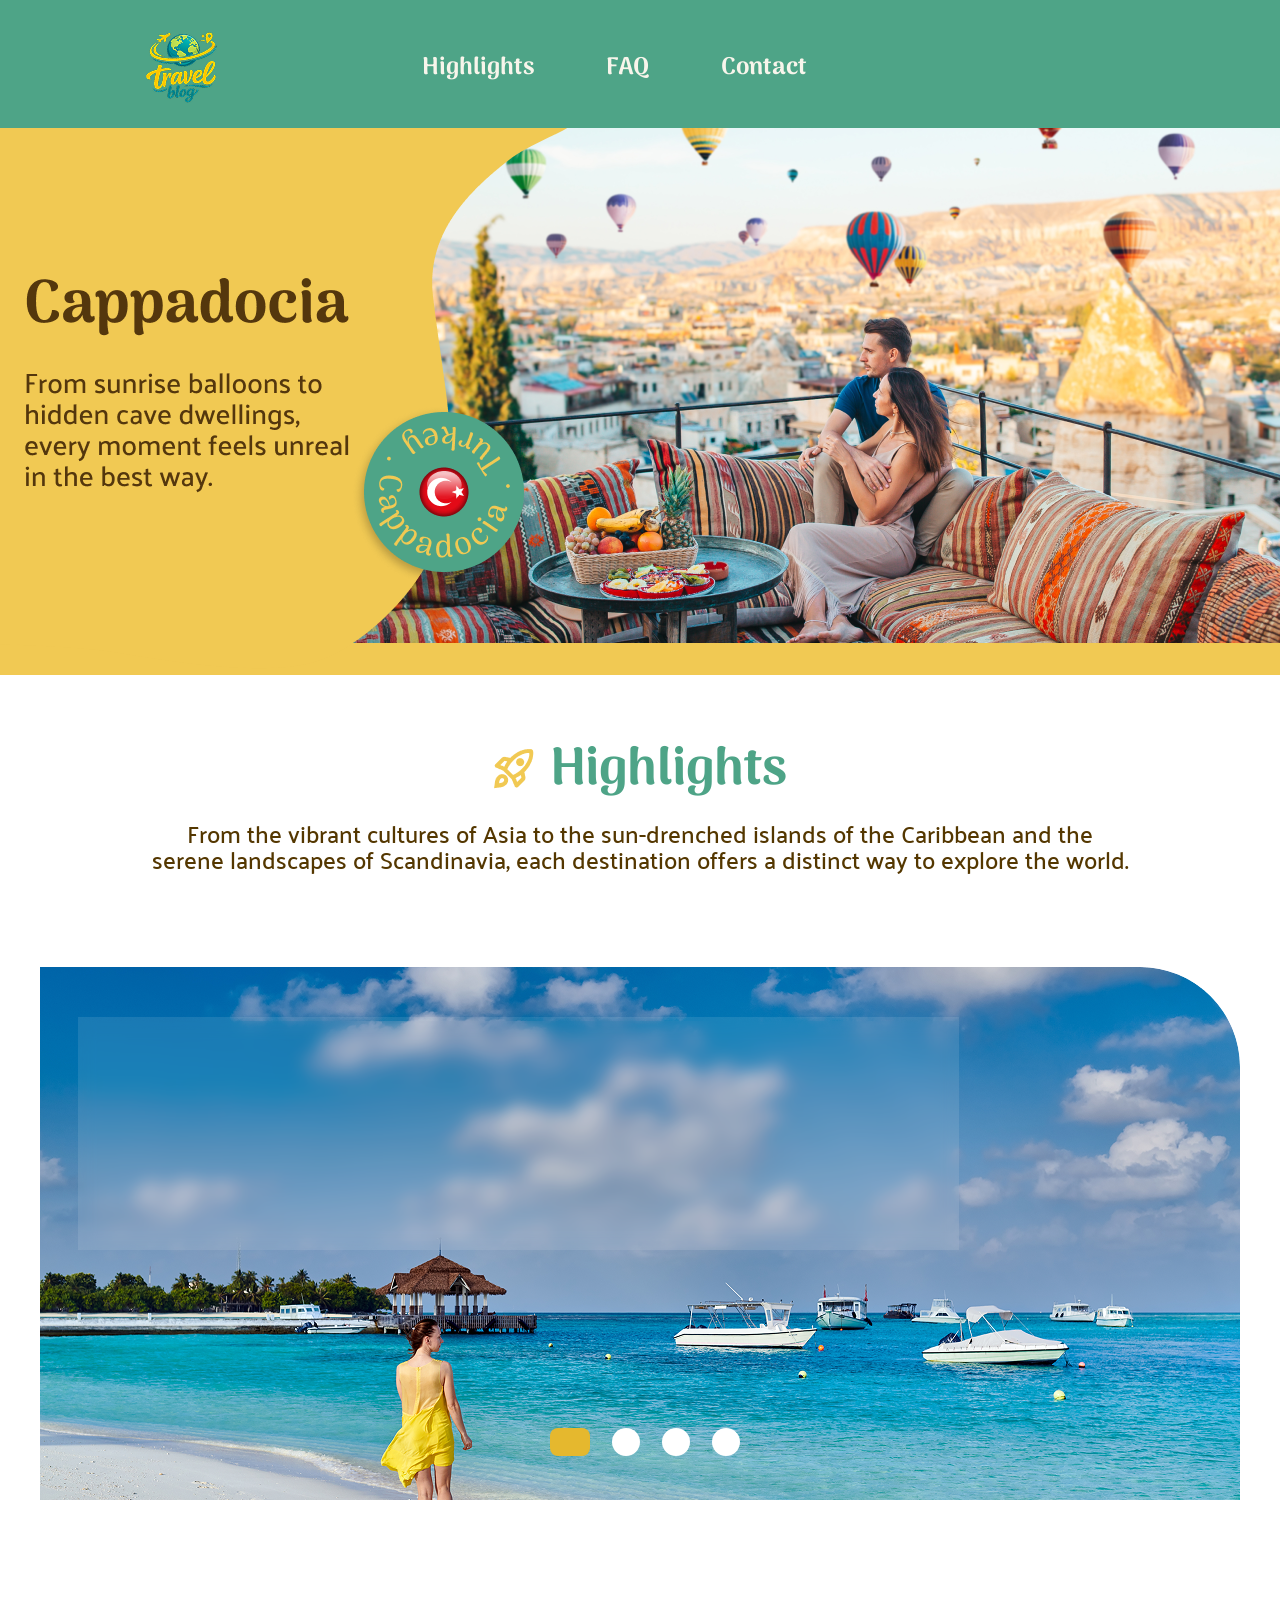
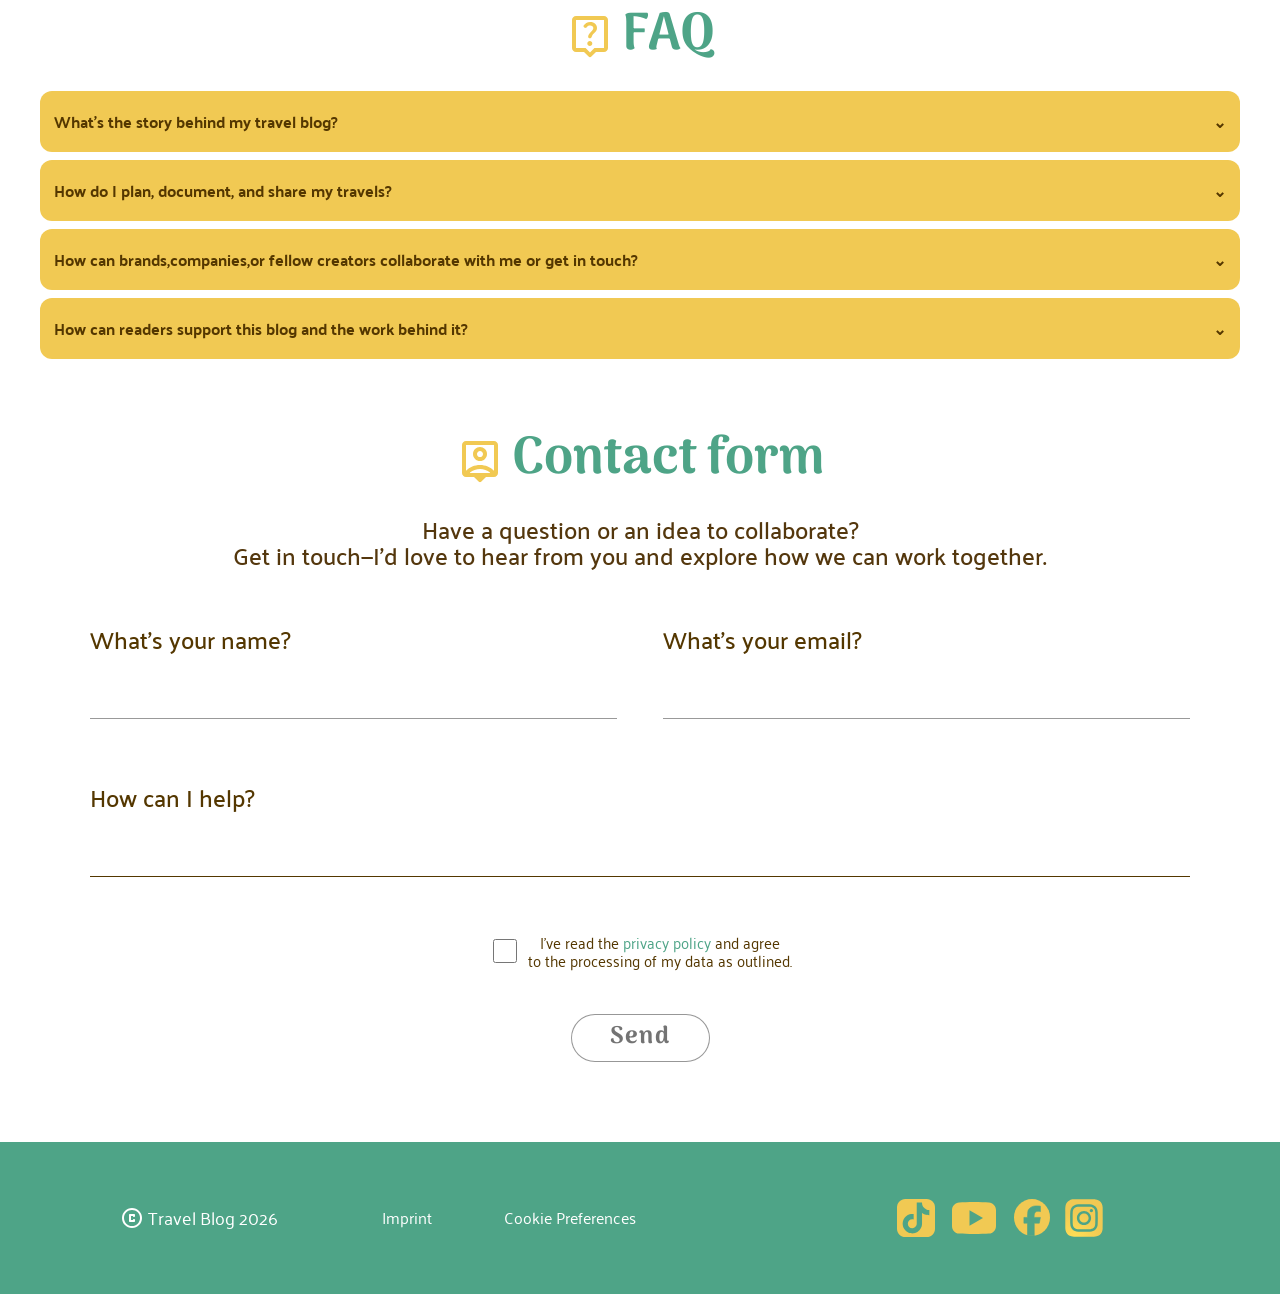
==== commit 967c5764: "Update Travel Blog pages and images" ====
--- a/index.html
+++ b/index.html
@@ -19,7 +19,8 @@
     </nav>
   </header>
   <section class="hero">
-  </section>
+  <img src="img/cappadocia.png" alt="Cappadocia">
+</section>
   <section class="highlights" id="highlights">
     <div class="highlights-intro">
  <h2 class="highlights-title">
@@ -59,7 +60,7 @@
     </div>
   </div>
 
-  <div class="carousel-slide">
+  <div class="carousel-slide" onclick="window.location.href='copenhagen.html'" style="cursor: pointer;">
    <picture>
   <source media="(max-width: 800px)" srcset="img/copenhagen-mobile.png">
   <img class="carousel-image" src="img/copenhagen.png" alt="Copenhagen">
@@ -243,171 +244,5 @@
         </a>
     </div>
 </nav>
-<section class="second-page">
-  <header class="header">
-  <img class="logo" src="img/logo .png" alt="Travel Blog Logo">
-
-  <nav class="navigation">
-    <a href="#highlights">Highlights</a>
-    <a href="#faq">FAQ</a>
-    <a href="#contact">Contact</a>
-  </nav>
-</header>
-<main class="article-content">
-  <section class="article-top">
-  <div class="article-intro">
-    <p class="article-subtitle">A Stylish Scandinavian Escape</p>
-
-    <h1 class="article-title">
-  Copenhagen in 3 Days: Big Experiences, Smart Spending
-   </h1>
-  <p class="article-description">
-  Discover Copenhagen, where historic charm meets modern design, vibrant
-  cycling culture and waterfront living. Experience the heart of Scandinavia
-  through cozy cafés, innovative cuisine, and effortlessly cool city life.
-</p>
-<div class="article-meta">
- <span><img src="img/calendar-month.png" alt=""> Date: 26.01.2026</span>
- <span><img src="img/reading-glasses.svg" alt=""> Reading time: 6 min.</span>
-  <span><img src="img/read-eye.png" alt=""> Read: 164</span>
- <span><img src="img/share-icon.png" alt=""> Shared: 18</span>
-</div>
-  </div>
-  <aside class="author-card">
-    <img class="author-image" src="img/author.png" alt="Tamara Wallker">
-    <h3>Tamara Wallker</h3>
-    <p class="author-role">Author</p>
-    <p class="author-description">
-  I’ve been traveling since 2017, chasing moments instead of plans.
-  I’m fascinated by snakes, love sharks, would happily spend weeks deep
-  in the jungle, and can never get enough papaya. As long as there’s a
-  next destination, I know I’m exactly where I’m meant to be.
-</p>
-
-  </aside>
-</section>
-<p class="video-intro">
-Copenhagen is a beautiful city full of history, culture, and unforgettable experiences. Explore colorful streets, discover famous attractions, and enjoy the relaxed atmosphere of Denmark's capital. From Nyhavn to charming cafés, there is something special to discover around every corner.
-</p>
-
-<a
-  class="video-preview"
-  href="https://www.youtube.com/watch?v=yHZlNfWuA7g"
-  target="_blank"
-  rel="noopener"
-  aria-label="Kopenhagen-Video auf YouTube ansehen"
->
-  <img src="img/Scandinavia.png" alt="Nyhavn in Kopenhagen">
-</a>
-<section class="article-body-text">
-  <p class="article-text-first">
- Copenhagen offers a perfect mix of history, modern architecture, and Scandinavian lifestyle. Start your journey in Nyhavn, where colorful houses line the waterfront. Explore the city on foot or by bicycle, visit beautiful historic buildings, and discover cozy cafés along the way. Whether you enjoy culture, sightseeing, or local food, Copenhagen has something for everyone. Its friendly atmosphere and charming streets make the Danish capital an unforgettable travel destination.
-</p>
-
- <div class="article-list-block">
-  <p>
-   Discover Copenhagen's most beautiful places, from the colorful harbor of Nyhavn to historic castles and lively city squares.
-  </p>
-
-  <ul>
-  <li>
-   Explore Nyhavn's colorful waterfront and enjoy
-<strong>the charming atmosphere.</strong>
-Discover historic buildings, beautiful canals,
-and cozy cafés along the harbor.
-  </li>
-
-  <li>
-    <strong>Visit Rosenborg Castle</strong> and discover
-Denmark's royal history. Explore the beautiful
-gardens and admire the impressive architecture.
-  </li>
-
-  <li>
-    Visit Tivoli Gardens, enjoy its beautiful gardens, exciting attractions, and magical atmosphere in the heart of Copenhagen.
-  </li>
-</ul>
-</div>
-<p class="article-text-third">
- Copenhagen is a city full of unforgettable experiences. From exploring its historic streets and colorful canals to visiting famous attractions, every corner offers something special. Take your time to discover the local culture, enjoy traditional Danish food, and experience the unique charm of this Scandinavian capital.
-</p>
-</section>
-<div class="pro-tips-group" aria-label="Pro-Tipps">
-<img class="pro-tips-badge" src="img/pro-tips-label.png" alt="">
-  <section class="pro-tips-frame">
-    <ol class="pro-tips-text">
-      <li>
-       Explore Copenhagen by bike and discover the city like a local.
-       <strong>Useful tip:</strong>
-      Rent a bicycle to explore Nyhavn, beautiful parks,
-      and charming neighborhoods at your own pace.
-      </li>
-      <li>
-       Visit Copenhagen's popular attractions early in the morning
-       to avoid crowds. Book tickets in advance for Tivoli Gardens
-       and Rosenborg Castle, and use public transport to travel
-       comfortably around the city.
-      </li>
-    </ol>
-  </section>
-</div>
-<section class="share-section">
-  <p class="follow-me-text">
-    Follow me for more content like this, and
-    share the article with your friends!
-  </p>
-
-  <div class="share-actions">
-    <img class="share-arrow" src="img/share-arrow.svg" alt="">
-
- <a class="share-button" href="#">
-  <img class="share-icon" src="img/share-icon/share-icon.svg" alt="" aria-hidden="true">
-  <span>Share</span>
-</a>
-  </div>
-</section>
-<footer class="article-footer">
-  <div class="footer-left">
-  <a href="#">Imprint</a>
-<a href="#">Cookie Preferences</a>
-<span>© Travel Blog 2026</span>
-  </div>
-
-  <div class="footer-socials">
-    <a href="#" aria-label="TikTok">
-      <img src="img/tiktok.svg" alt="">
-    </a>
-
-    <a href="#" aria-label="YouTube">
-      <img src="img/youtube.svg" alt="">
-    </a>
-
-    <a href="#" aria-label="Facebook">
-      <img src="img/facebook.svg" alt="">
-    </a>
-
-    <a href="#" aria-label="Instagram">
-      <img src="img/Instagram.svg" alt="">
-    </a>
-  </div>
-</footer>
-</main>
-<nav class="mobile-menu article-mobile-menu" aria-label="Artikel-Navigation">
-    <div class="mobile-menu-icons">
-        <a href="#" aria-label="Home">
-            <img src="img/home.svg" alt="">
-        </a>
-        <a href="#" aria-label="Rocket Launch">
-            <img src="img/rocket-launch.svg" alt="">
-        </a>
-        <a href="#" aria-label="Live Help">
-            <img src="img/share-icon/live-help.svg" alt="">
-        </a>
-        <a href="#" aria-label="Person Pin">
-            <img src="img/person-pin.svg" alt="">
-        </a>
-    </div>
-</nav>
-</section>
 </body>
 </html>
--- a/style.css
+++ b/style.css
@@ -69,10 +69,23 @@
   color: #f1ca3a;
   text-decoration: none;
 }
-.hero {
-  width: 100%;
-  height: 533px;
-  background-color: #F1C953;
+@media (min-width: 901px) {
+  .hero {
+    width: 100%;
+    max-width: none;
+    height: 547px;
+    margin: 0 auto;
+    overflow: hidden;
+    background-color: #F1C953;
+  }
+
+  .hero img {
+    display: block;
+    width: 100%;
+    height: 100%;
+    object-fit: cover;
+    object-position: center;
+  }
 }
 .highlights {
   display: flex;
@@ -1945,7 +1958,12 @@
     display: none;
   }
     .hero {
-  height: 515px;
+  height: auto;
+}
+.hero img{
+  display:block;
+  width:100%;
+  height:auto;
 }
   .highlights {
   gap: 32px;
@@ -2279,7 +2297,7 @@
   align-items: center;
   gap: 40px;
   width: 338px;
-  height: 130px;
+  height: auto;
   box-sizing: border-box;
 }
 
@@ -2773,6 +2791,7 @@
   }
   #contact .consent {
     max-width: 100%;
+    height:auto;
   }
 .contact-intro p {
   max-width: 100%;
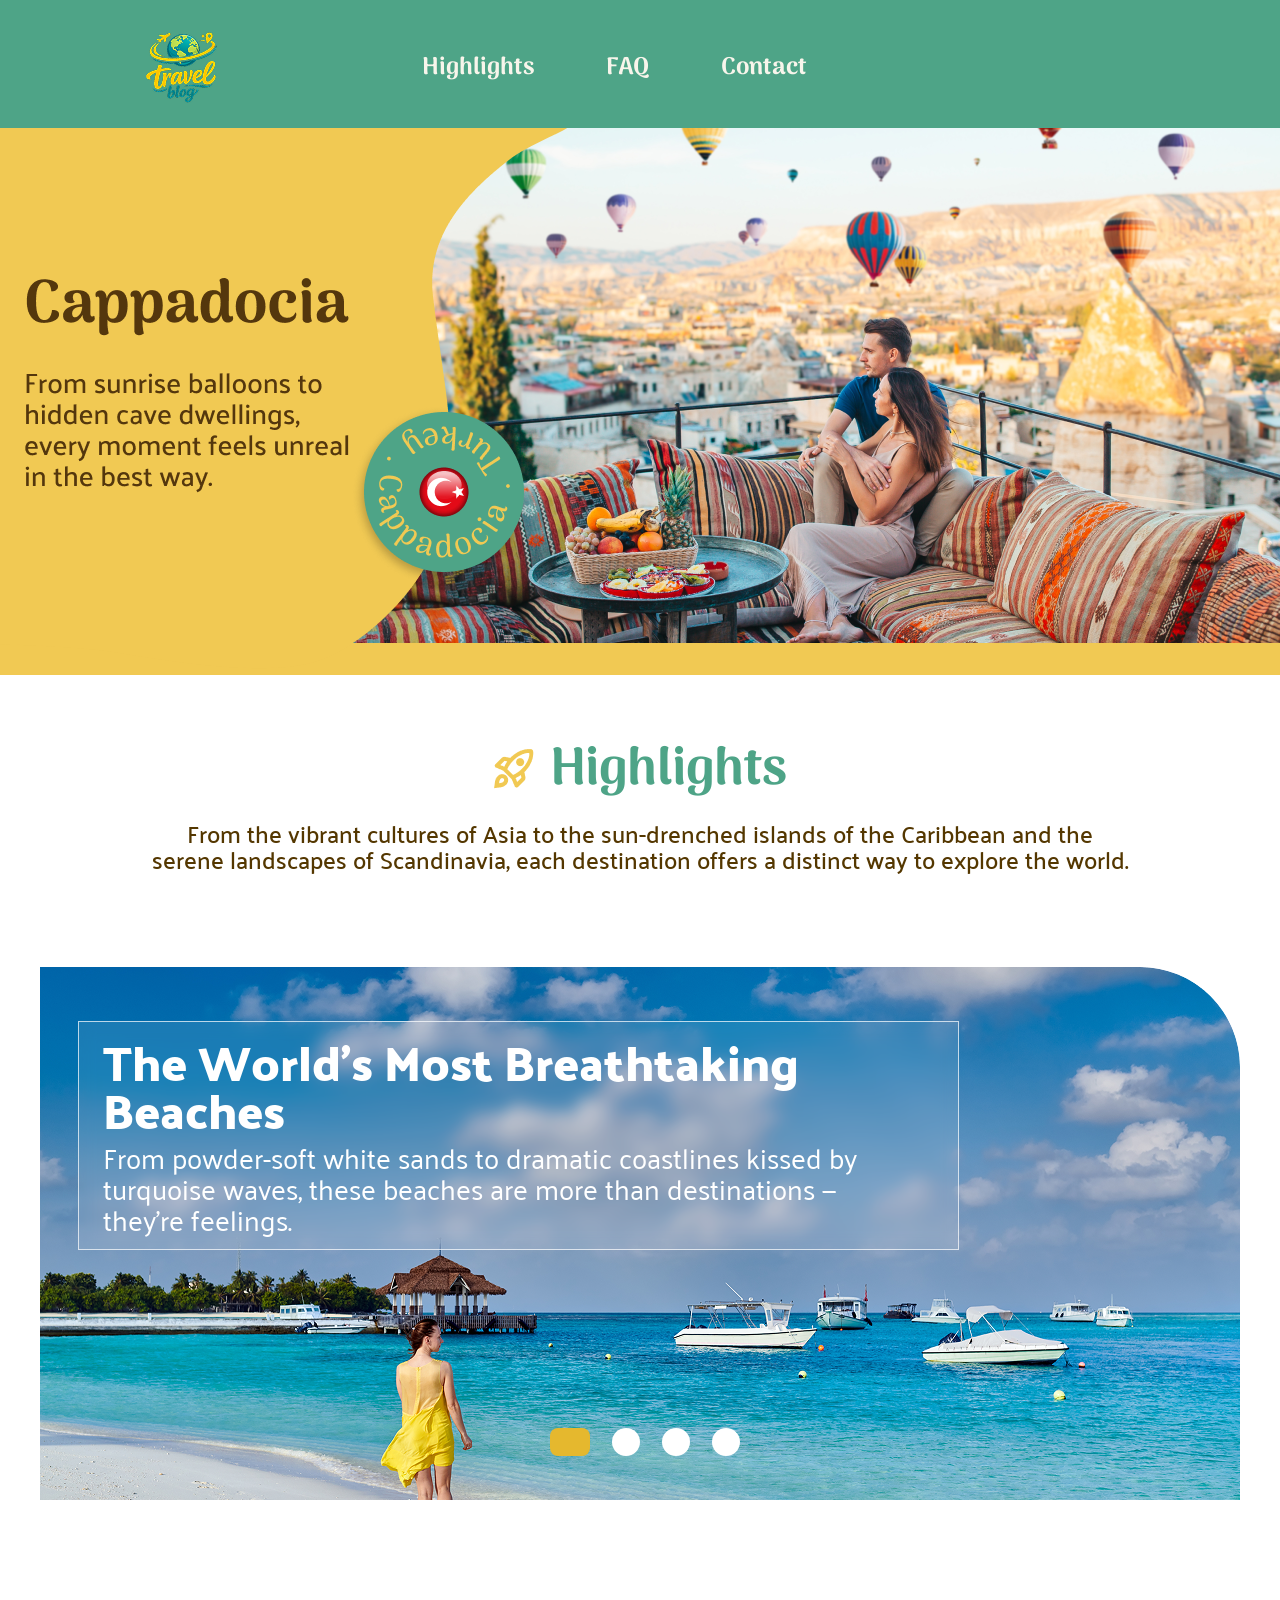
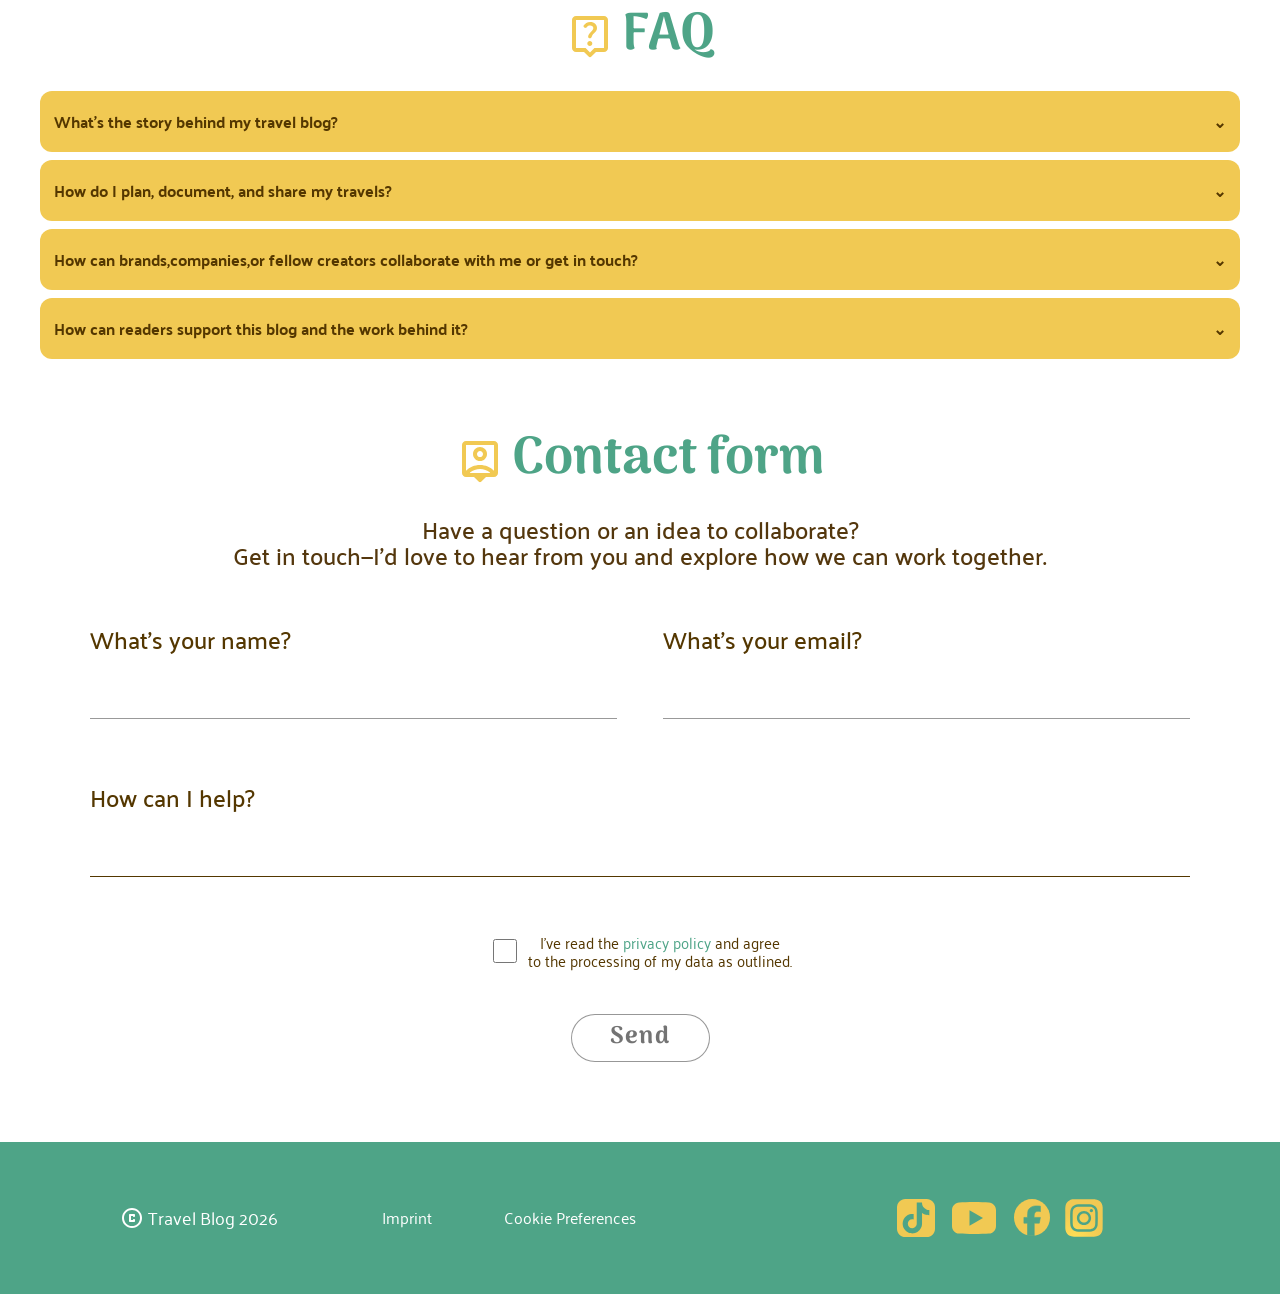
==== commit 9ff5ffd1: "feat: copenhagen.html: added code for embed video play // refactor: code added to copenhagen.html an" ====
--- a/index.html
+++ b/index.html
@@ -3,6 +3,7 @@
   <meta charset="UTF-8">
   <meta name="viewport" content="width=device-width, initial-scale=1.0">
   <title>Travel Blog</title>
+  <link rel="icon" type="image/x-icon" href="./img/logo .png">
   <link href="https://fonts.googleapis.com/css2?family=Palanquin:wght@400;500&family=Palanquin+Dark:wght@600&display=swap" rel="stylesheet">
   <link rel="stylesheet" href="style.css">
   <link href="https://fonts.googleapis.com/css2?family=Arima:wght@700&display=swap" rel="stylesheet">
